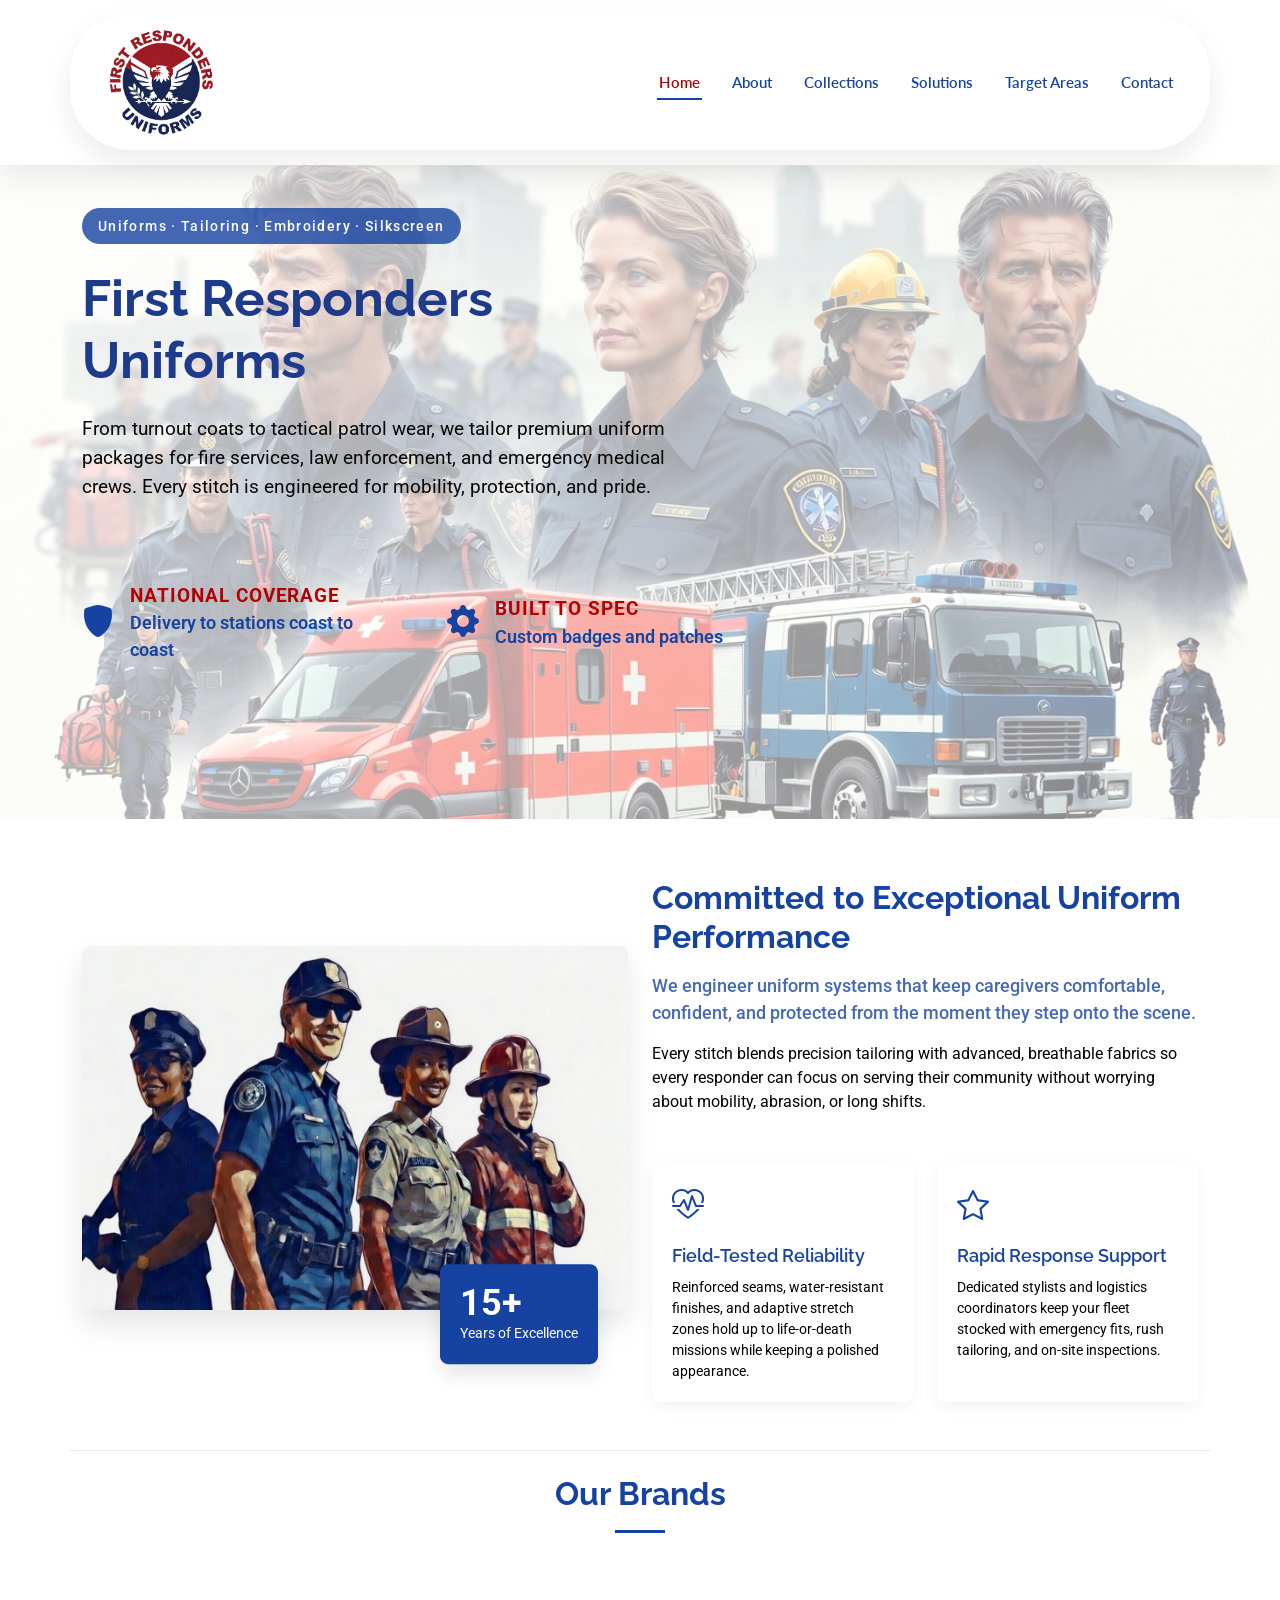
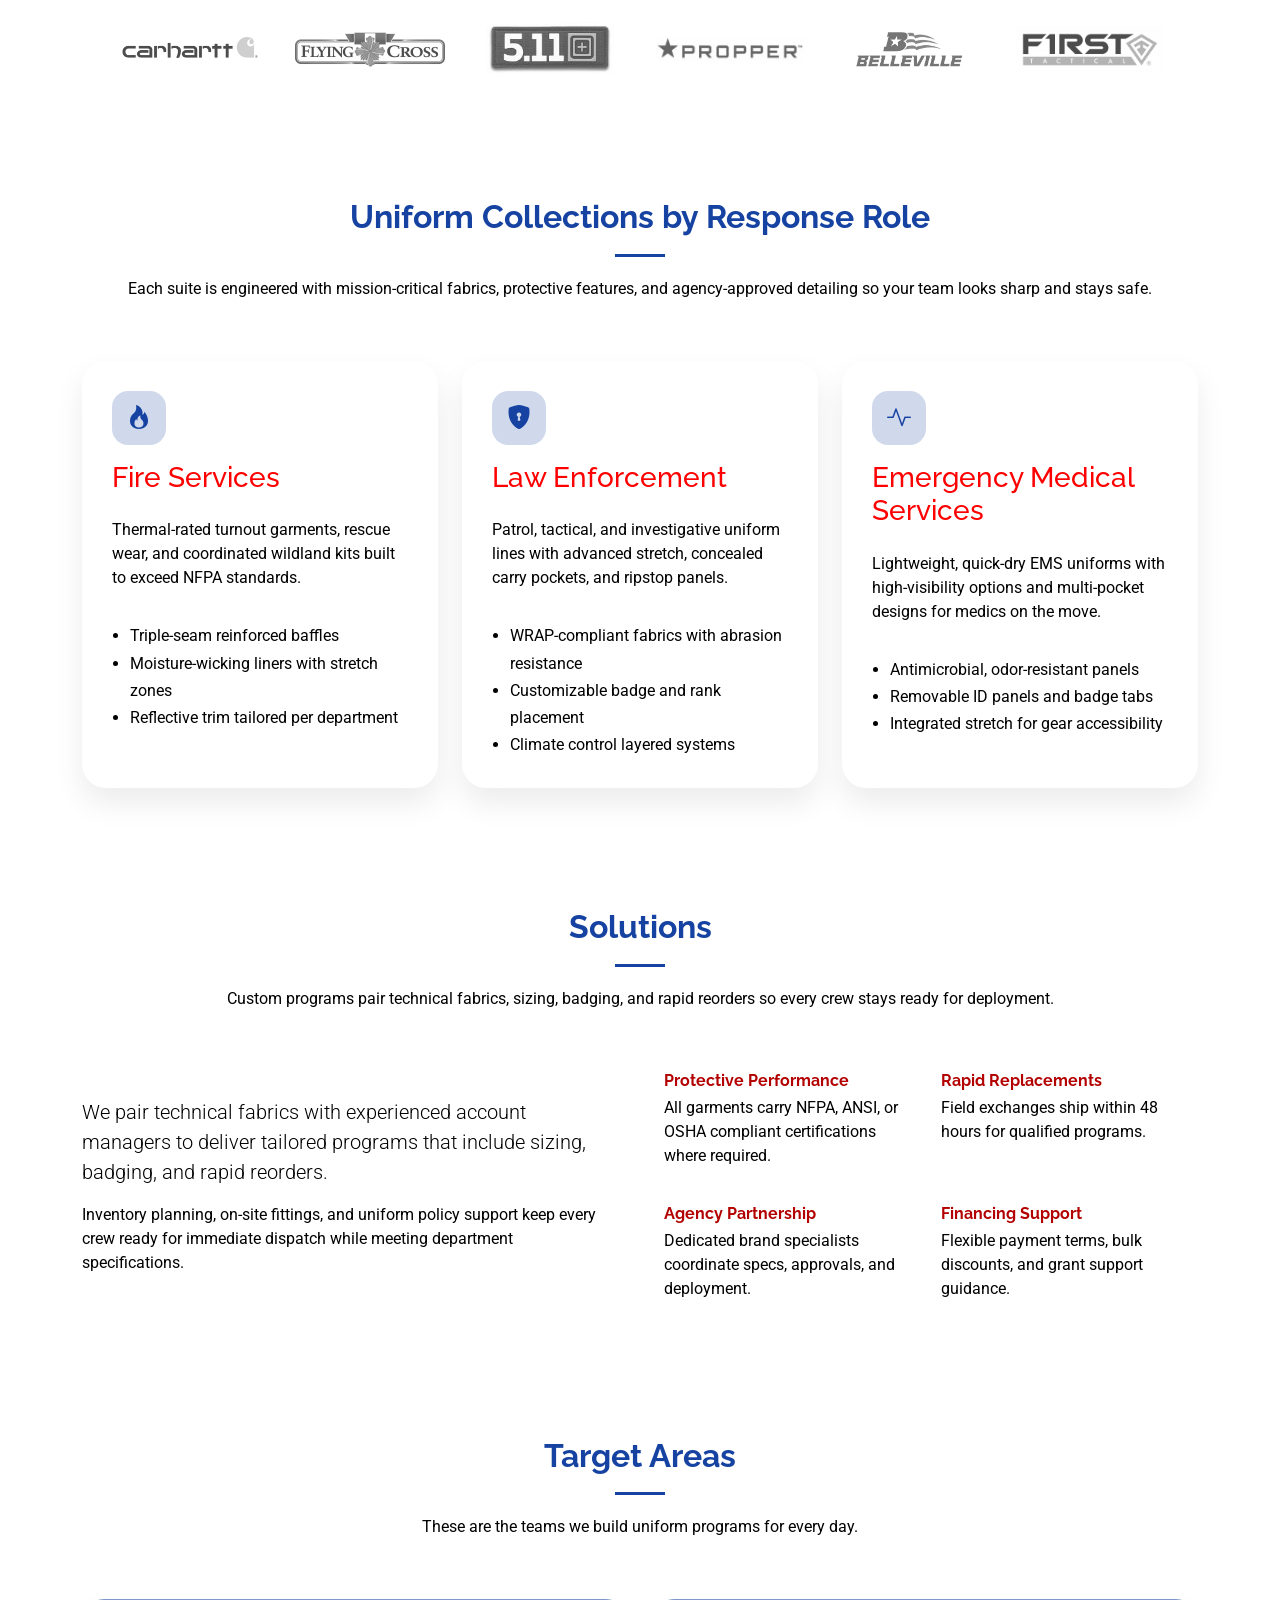
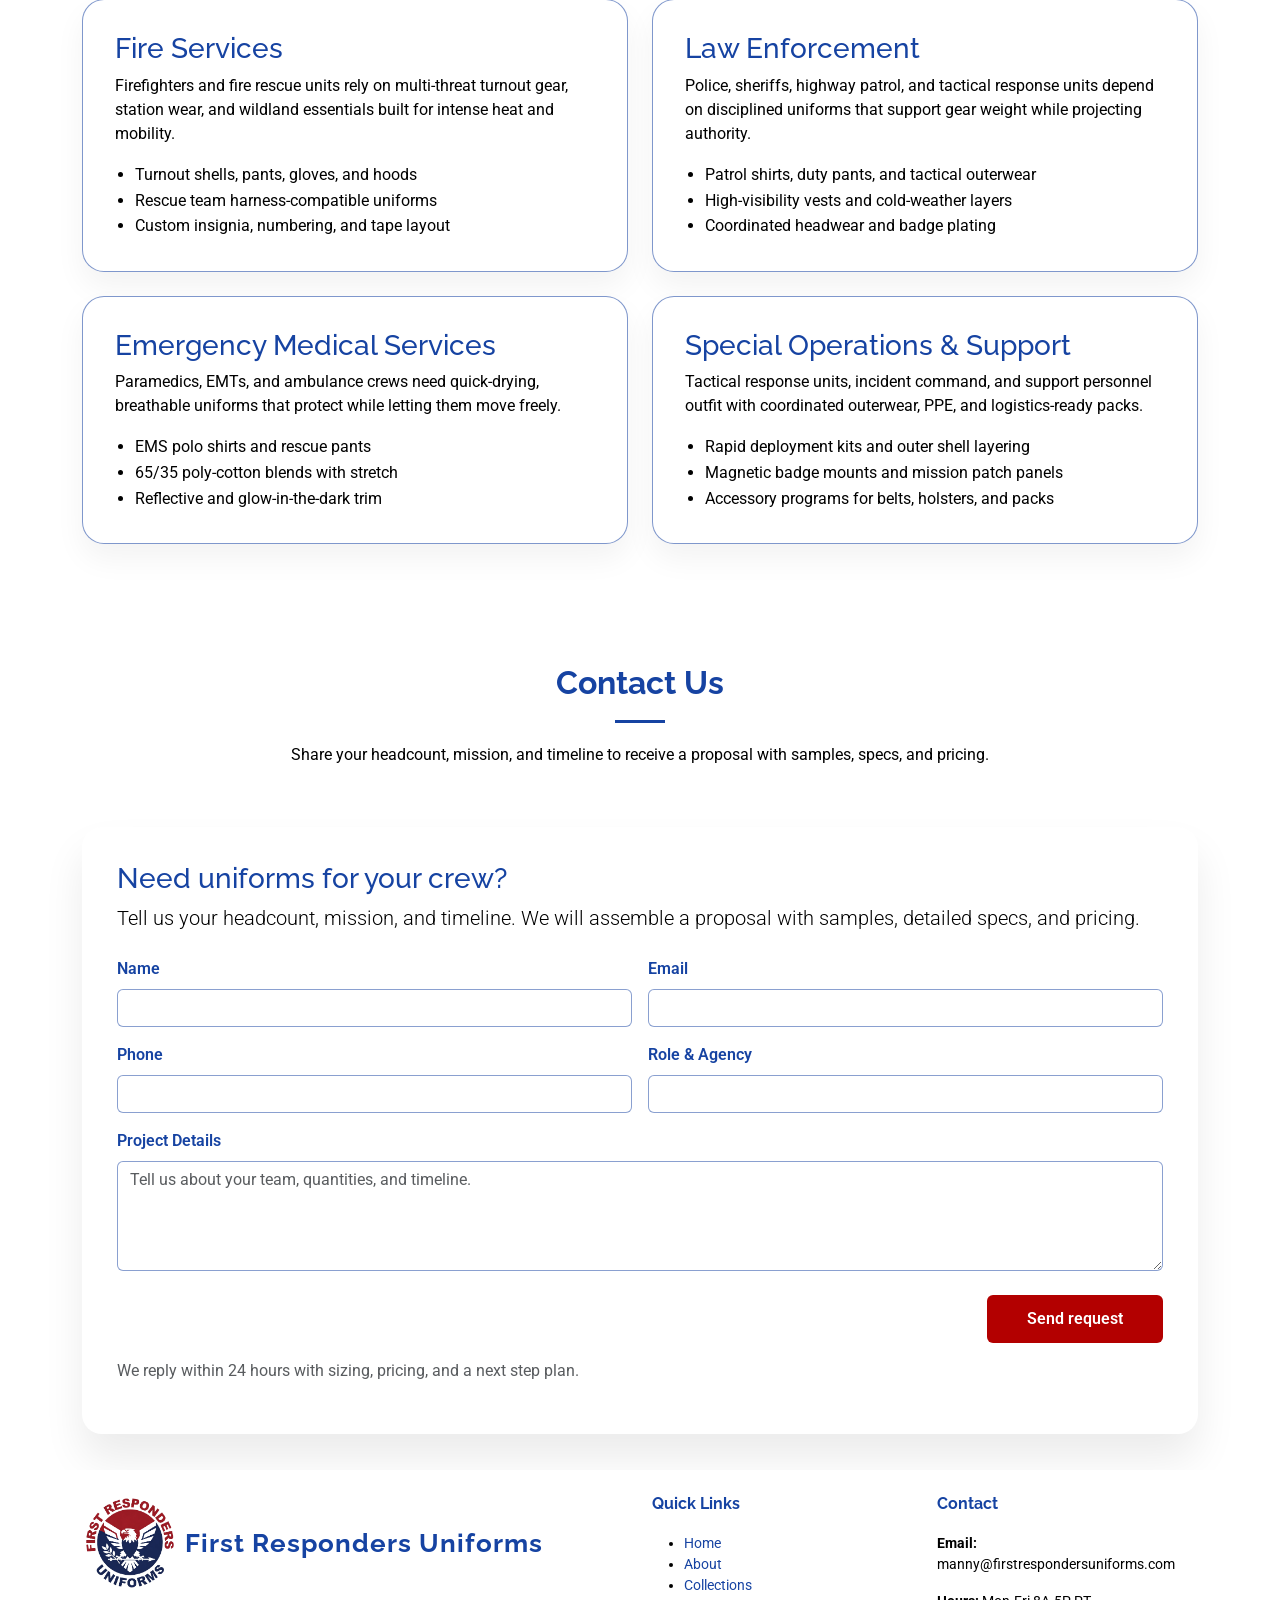
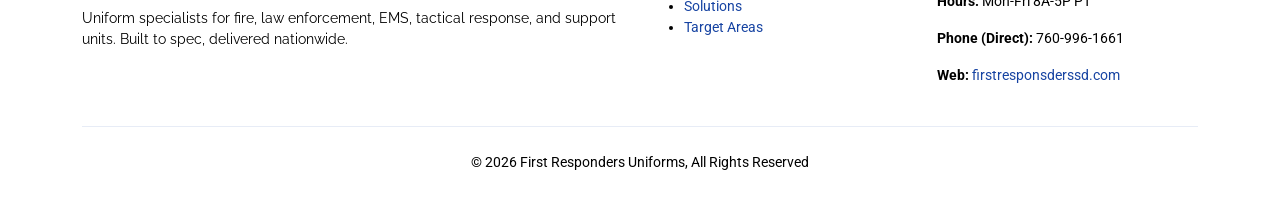
==== public/index.html @ 71228f31 "new" ====
<!DOCTYPE html>
<html lang="en">

<head>
  <meta charset="utf-8">
  <meta content="width=device-width, initial-scale=1.0" name="viewport">
  <title>First Responders Uniforms</title>
  <meta name="description" content="Premium uniform systems tailored for fire, law enforcement, and EMS teams.">
  <meta name="keywords" content="first responders, uniforms, fire, police, EMS, tactical, protective clothing">
  <link rel="canonical" href="https://firstrespondersuniforms.com/">
  <meta name="robots" content="index, follow">
  <meta name="author" content="First Responders Uniforms">
  <meta name="theme-color" content="#1643A2">
  <meta property="og:title" content="First Responders Uniform Systems">
  <meta property="og:description"
    content="From turnout coats to tactical patrol wear, we tailor premium uniform packages for fire services, law enforcement, and EMS crews that balance mobility, protection, and pride.">
  <meta property="og:type" content="website">
  <meta property="og:url" content="https://firstrespondersuniforms.com/">
  <meta property="og:image" content="https://firstrespondersuniforms.com/assets/img/hero.jpg">
  <meta property="og:site_name" content="First Responders Uniform Systems">
  <meta name="twitter:card" content="summary_large_image">
  <meta name="twitter:title" content="First Responders Uniform Systems">
  <meta name="twitter:description"
    content="From turnout coats to tactical patrol wear, we tailor premium uniform packages for fire services, law enforcement, and EMS crews that balance mobility, protection, and pride.">
  <meta name="twitter:image" content="https://firstrespondersuniforms.com/assets/img/hero.jpg">

  <link href="assets/img/logo-white-icon.png" rel="icon">
  <link href="assets/img/logo-white-icon.png" rel="apple-touch-icon">

  <link href="https://fonts.googleapis.com" rel="preconnect">
  <link href="https://fonts.gstatic.com" rel="preconnect" crossorigin>
  <link rel="preload" as="style"
    href="https://fonts.googleapis.com/css2?family=Roboto:ital,wght@0,100;0,300;0,400;0,500;0,700;0,900;1,100;1,300;1,400;1,500;1,700;1,900&family=Lato:ital,wght@0,100;0,300;0,400;0,700;0,900;1,100;1,300;1,400;1,700;1,900&family=Raleway:ital,wght@0,100;0,200;0,300;0,400;0,500;0,600;0,700;0,800;0,900;1,100;1,200;1,300;1,400;1,500;1,600;1,700;1,800;1,900&display=swap"
    onload="this.onload=null;this.rel='stylesheet'">
  <noscript>
    <link rel="stylesheet"
      href="https://fonts.googleapis.com/css2?family=Roboto:ital,wght@0,100;0,300;0,400;0,500;0,700;0,900;1,100;1,300;1,400;1,500;1,700;1,900&family=Lato:ital,wght@0,100;0,300;0,400;0,700;0,900;1,100;1,300;1,400;1,700;1,900&family=Raleway:ital,wght@0,100;0,200;0,300;0,400;0,500;0,600;0,700;0,800;0,900;1,100;1,200;1,300;1,400;1,500;1,600;1,700;1,800;1,900&display=swap">
  </noscript>

  <style>
    :root {
      --default-font: "Roboto", system-ui, -apple-system, "Segoe UI", Roboto, "Helvetica Neue", Arial, "Noto Sans", "Liberation Sans", sans-serif, "Apple Color Emoji", "Segoe UI Emoji", "Segoe UI Symbol", "Noto Color Emoji";
      --heading-font: "Raleway", sans-serif;
      --nav-font: "Lato", sans-serif;
      --background-color: #ffffff;
      --default-color: #1643A2;
      --heading-color: #1643A2;
      --accent-color: #1643A2;
      --surface-color: #ffffff;
      --contrast-color: #ffffff;
      --button-color: #b30000;
      --button-hover-color: #900000;
      --nav-color: #1643A2;
      --nav-hover-color: #1643A2;
      --nav-active-color: #b30000;
      --nav-mobile-background-color: #ffffff;
      --nav-dropdown-background-color: #ffffff;
      --nav-dropdown-color: #1643A2;
      --nav-dropdown-hover-color: #b30000;
      scroll-behavior: smooth;
    }

    body {
      margin: 0;
      color: var(--default-color);
      background-color: var(--background-color);
      font-family: var(--default-font);
    }

    a {
      color: var(--accent-color);
      text-decoration: none;
      transition: 0.3s;
    }

    a:hover {
      color: color-mix(in srgb, var(--accent-color), transparent 25%);
      text-decoration: none;
    }

    h1,
    h2,
    h3,
    h4,
    h5,
    h6 {
      color: var(--heading-color);
      font-family: var(--heading-font);
    }

    .header {
      --background-color: rgba(255, 255, 255, 0.95);
      color: var(--default-color);
      background-color: rgba(255, 255, 255, 0.95);
      padding: 15px 0;
      transition: all 0.5s;
      z-index: 997;
      box-shadow: 0 12px 30px rgba(0, 0, 0, 0.08);
      backdrop-filter: blur(10px);
    }

    .header .header-container {
      background: #ffffff;
      border-radius: 60px;
      padding: 10px 35px;
      box-shadow: 0px 12px 30px rgba(0, 0, 0, 0.08);
    }

    .header .logo {
      line-height: 1;
    }

    .header .logo img {
      max-height: 115px;
      margin-right: 10px;
    }

    .header .logo svg {
      height: 32px;
      padding-right: 5px;
      color: var(--accent-color);
    }

    .header .logo h1 {
      font-size: 24px;
      margin: 0;
      font-weight: 700;
      color: var(--heading-color);
    }

    .header .btn-getstarted,
    .header .btn-getstarted:focus {
      color: var(--contrast-color);
      background: var(--button-color);
      font-size: 14px;
      padding: 8px 20px;
      margin: 0 0 0 30px;
      border-radius: 50px;
      transition: 0.3s;
    }

    .header .btn-getstarted:hover,
    .header .btn-getstarted:focus:hover {
      color: var(--contrast-color);
      background: color-mix(in srgb, var(--button-color), transparent 15%);
    }

    .hero {
      padding: 0;
      position: relative;
      overflow: hidden;
    }

    .hero .hero-wrapper {
      position: relative;
      width: 100%;
      min-height: 70vh;
      display: flex;
      align-items: center;
      padding: 120px 0 60px 0;
    }

    .hero .hero-image {
      position: absolute;
      top: 0;
      left: 0;
      width: 100%;
      height: 100%;
      z-index: 1;
    }

    .hero .hero-image::after {
      content: "";
      position: absolute;
      top: 0;
      left: 0;
      width: 100%;
      height: 100%;
      background: linear-gradient(135deg, color-mix(in srgb, var(--background-color), transparent 20%) 0%, color-mix(in srgb, var(--background-color), transparent 50%) 100%);
      z-index: 2;
    }

    .hero .hero-image img {
      width: 100%;
      height: 100%;
      object-fit: cover;
      object-position: center;
    }

    .hero .hero-content {
      position: relative;
      z-index: 3;
      padding: 3rem 0;
      width: 100%;
    }

    .hero .hero-content .content-box {
      padding: 2rem 0;
    }

    .hero .hero-content .content-box .badge-accent {
      display: inline-block;
      background-color: color-mix(in srgb, var(--accent-color), transparent 20%);
      color: var(--contrast-color);
      padding: 0.5rem 1rem;
      border-radius: 50px;
      font-size: 0.9rem;
      font-weight: 500;
      margin-bottom: 1.5rem;
    }

    .hero .hero-content .content-box h1 {
      font-size: 3.5rem;
      font-weight: 700;
      margin-bottom: 1.5rem;
      line-height: 1.2;
    }

    .hero .hero-content .content-box p {
      font-size: 1.2rem;
      margin-bottom: 2rem;
      max-width: 600px;
    }

    .hero .hero-content .content-box .cta-group {
      display: flex;
      gap: 1rem;
      margin-bottom: 2rem;
    }

    .hero .hero-content .content-box .cta-group .btn {
      padding: 0.8rem 2rem;
      font-weight: 600;
      border-radius: 50px;
      transition: all 0.3s ease;
      font-size: 1rem;
    }

    .hero .hero-content .content-box .cta-group .btn.btn-primary {
      background-color: var(--accent-color);
      border: 2px solid var(--accent-color);
      color: var(--contrast-color);
    }

    .hero .hero-content .content-box .cta-group .btn.btn-primary:hover {
      background-color: color-mix(in srgb, var(--accent-color), transparent 20%);
      border-color: color-mix(in srgb, var(--accent-color), transparent 20%);
    }

    .hero .hero-content .content-box .cta-group .btn.btn-outline {
      background-color: transparent;
      border: 2px solid var(--accent-color);
      color: var(--accent-color);
    }

    .hero .hero-content .content-box .cta-group .btn.btn-outline:hover {
      background-color: var(--accent-color);
      border-color: var(--accent-color);
      color: var(--contrast-color);
    }

    .hero .hero-content .content-box .info-badges {
      display: flex;
      gap: 2rem;
      justify-content: space-between;
      width: 100%;
    }

    .hero .hero-content .content-box .info-badges .badge-item {
      flex: 1;
      min-width: 220px;
      display: flex;
      align-items: center;
      gap: 1rem;
      padding: 1rem 0;
    }

    .hero .hero-content .content-box .info-badges .badge-item:first-child {
      justify-content: flex-start;
    }

    .hero .hero-content .content-box .info-badges .badge-item:last-child {
      justify-content: flex-end;
    }

    .hero .hero-content .content-box .info-badges .badge-item i {
      font-size: 2.6rem;
      color: var(--accent-color);
    }

    .hero .hero-content .content-box .info-badges .badge-item .badge-content {
      display: flex;
      flex-direction: column;
      align-items: flex-start;
    }

    .hero .hero-content .content-box .info-badges .badge-item .badge-content span {
      color: #b30000;
      font-size: 1.3rem;
      font-weight: 700;
      text-transform: uppercase;
      letter-spacing: 0.05em;
    }

    .hero .hero-content .content-box .info-badges .badge-item .badge-content strong {
      font-size: 1.4rem;
      font-weight: 700;
    }

    @media (max-width: 768px) {
      .hero .hero-content .content-box .info-badges {
        flex-direction: column;
        align-items: stretch;
      }

      .hero .hero-content .content-box .info-badges .badge-item {
        justify-content: center;
      }

      .hero .hero-content .content-box .info-badges .badge-item .badge-content {
        align-items: center;
      }
    }

    .hero-tagline {
      display: flex;
      flex-wrap: wrap;
      justify-content: space-between;
      gap: 1rem;
      margin-top: 1.5rem;
    }

    .hero-tagline strong {
      font-size: 0.85rem;
      letter-spacing: 0.1em;
      text-transform: uppercase;
      color: var(--accent-color);
    }

    .hero-tagline p {
      margin: 0;
      font-size: 0.95rem;
      max-width: 240px;
      color: color-mix(in srgb, var(--contrast-color), transparent 50%);
    }

    .hero-uniform .hero-content .content-box h1 {
      color: #1e3a8a;
      font-size: clamp(2.4rem, 4vw, 3.6rem);
    }

    .hero-uniform .hero-content .content-box p {
      color: #080808;
    }

    @media (max-width: 1200px) {
      .hero .hero-content .content-box h1 {
        font-size: 3rem;
      }
    }

    @media (max-width: 992px) {
      .hero .hero-wrapper {
        height: auto;
        min-height: 600px;
      }

      .hero .hero-content .content-box h1 {
        font-size: 2.5rem;
      }

      .hero .hero-content .content-box .cta-group {
        flex-direction: column;
      }
    }

    @media (max-width: 768px) {
      .hero .hero-wrapper {
        min-height: 500px;
      }

      .hero .hero-image::after {
        background: linear-gradient(180deg, rgba(0, 0, 0, 0.5) 0%, rgba(0, 0, 0, 0.7) 100%);
      }

      .hero .hero-content .content-box h1 {
        font-size: 2.2rem;
      }

      .hero .hero-content .content-box p {
        font-size: 1rem;
      }

      .hero .hero-content .content-box .cta-group {
        gap: 0.8rem;
      }

      .hero .hero-content .content-box .cta-group .btn {
        width: 100%;
        text-align: center;
      }

      .hero .hero-content .content-box .info-badges {
        flex-direction: column;
        gap: 1rem;
      }
    }

    @media (max-width: 576px) {
      .hero .hero-content .content-box {
        padding: 1rem 0;
      }

      .hero .hero-content .content-box h1 {
        font-size: 1.8rem;
      }
    }

  .certifications {
    display: grid;
    grid-template-columns: repeat(6, minmax(100px, 1fr));
    justify-items: center;
    align-items: center;
    gap: 1.5rem;
    margin-top: 0;
  }

  .certification-title {
    margin-bottom: 0.25rem;
  }

  .certification-copy {
    margin: 0;
    font-size: 1rem;
    color: color-mix(in srgb, var(--default-color), black 30%);
  }

  .certification-item {
    max-width: 210px;
    width: 100%;
    text-align: center;
  }

  .certification-item img {
    width: 100%;
    height: auto;
    max-height: 110px;
    filter: grayscale(100%);
    transition: filter 0.3s ease, transform 0.3s ease;
    object-fit: contain;
  }

  .certification-item img:hover {
    transform: translateY(-3px);
    filter: grayscale(0%);
  }

  .certification-item img.logo-belleville {
    background-color: #ffffff;
    padding: 0.35rem;
    border-radius: 12px;
  }

  @media (max-width: 767px) {
    .certifications {
      grid-template-columns: repeat(2, minmax(120px, 1fr));
    }
  }

  .quality-grid h5 {
    font-weight: 700;
    color: #b30000;
  }

    @media (max-width: 575px) {
      .header .logo svg {
        height: 28px;
      }

      .header .logo h1 {
        font-size: 20px;
      }
    }
  </style>

  <link rel="preload" as="image" href="assets/img/hero.jpg">

  <link rel="preload" href="assets/vendor/bootstrap/css/bootstrap.min.css" as="style"
    onload="this.onload=null;this.rel='stylesheet'">
  <noscript>
    <link rel="stylesheet" href="assets/vendor/bootstrap/css/bootstrap.min.css">
  </noscript>

  <link rel="preload" href="assets/vendor/bootstrap-icons/bootstrap-icons.css" as="style"
    onload="this.onload=null;this.rel='stylesheet'">
  <noscript>
    <link rel="stylesheet" href="assets/vendor/bootstrap-icons/bootstrap-icons.css">
  </noscript>

  <link rel="preload" href="assets/vendor/fontawesome-free/css/all.min.css" as="style"
    onload="this.onload=null;this.rel='stylesheet'">
  <noscript>
    <link rel="stylesheet" href="assets/vendor/fontawesome-free/css/all.min.css">
  </noscript>

  <link rel="preload" href="assets/css/home.css" as="style" onload="this.onload=null;this.rel='stylesheet'">
  <noscript>
    <link rel="stylesheet" href="assets/css/home.css">
  </noscript>

  <link rel="stylesheet" href="assets/vendor/aos/aos.css" media="print" onload="this.media='all'">
  <noscript>
    <link rel="stylesheet" href="assets/vendor/aos/aos.css">
  </noscript>

  <link rel="stylesheet" href="assets/vendor/swiper/swiper-bundle.min.css" media="print" onload="this.media='all'">
  <noscript>
    <link rel="stylesheet" href="assets/vendor/swiper/swiper-bundle.min.css">
  </noscript>

  <link rel="stylesheet" href="assets/vendor/glightbox/css/glightbox.min.css" media="print" onload="this.media='all'">
  <noscript>
    <link rel="stylesheet" href="assets/vendor/glightbox/css/glightbox.min.css">
  </noscript>

  <script type="application/ld+json">
  {
    "@context": "https://schema.org",
    "@type": "Person",
    "name": "First Responders Uniforms",
    "url": "https://firstrespondersuniforms.com/",
    "image": "https://firstrespondersuniforms.com/assets/img/logo-transparent.png",
    "jobTitle": "Uniform Program Specialist",
    "description": "Uniform specialists for fire, law enforcement, EMS, tactical response, and support units.",
    "contactPoint": [{
      "@type": "ContactPoint",
      "telephone": "+1-555-402-2091",
      "contactType": "customer service",
      "areaServed": "US"
    }]
  }
  </script>
</head>

<body class="index-page">

  <header id="header" class="header d-flex align-items-center fixed-top">
    <div
      class="header-container container-fluid container-xl position-relative d-flex align-items-center justify-content-between">
      <a href="#hero" class="logo d-flex align-items-center me-auto me-xl-0">
        <img src="assets/img/logo-transparent.png" alt="First Responders Uniforms" loading="lazy">
        <!-- <span class="sitename">First Responders Uniforms</span> -->
      </a>

      <nav id="navmenu" class="navmenu">
        <ul>
          <li><a href="#hero" class="active">Home</a></li>
          <li><a href="#home-about">About</a></li>
          <li><a href="#collections">Collections</a></li>
          <li><a href="#quality">Solutions</a></li>
          <li><a href="#target-areas">Target Areas</a></li>
          <li><a href="#contact">Contact</a></li>

        </ul>
        <i class="mobile-nav-toggle d-xl-none bi bi-list"></i>
      </nav>

    </div>
  </header>

  <main class="main">

    <section id="hero" class="hero section hero-uniform">
      <div class="container-fluid p-0">
        <div class="hero-wrapper">
          <div class="hero-image" style="margin-top: 100px;">
            <img src="assets/img/hero.jpg" alt="First Responder uniform showcase" class="img-fluid">
          </div>

          <div class="hero-content">
            <div class="container">
              <div class="row">
                <div class="col-lg-7 col-md-10" data-aos="fade-right" data-aos-delay="100">
                  <div class="content-box">

                    <p class="badge-accent" style="margin-top:0.5rem; font-size:0.85rem; letter-spacing:0.1em;">Uniforms
                      · Tailoring · Embroidery · Silkscreen</p>
                    <h1 data-aos="fade-up" data-aos-delay="200">First Responders Uniforms</h1>
                    <p data-aos="fade-up" data-aos-delay="250">From turnout coats to tactical patrol wear, we tailor
                      premium
                      uniform packages for fire services, law enforcement, and emergency medical crews. Every stitch is
                      engineered for mobility, protection, and pride.</p>

                    <div class="cta-group" data-aos="fade-up"></div>                     

                    <div class="info-badges" data-aos="fade-up" data-aos-delay="350">
                      <div class="badge-item">
                        <i class="bi bi-shield-fill"></i>
                        <div class="badge-content">
                          <span>National Coverage</span>
                          <strong>Delivery to stations coast to coast</strong>
                        </div>
                      </div>
                      <div class="badge-item">
                        <i class="bi bi-gear-fill"></i>
                        <div class="badge-content">
                          <span>Built to Spec</span>
                          <strong>Custom badges and patches</strong>
                        </div>
                      </div>
                    </div>
                  </div>
                </div>
              </div>


            </div>
          </div>
        </div>
      </div>
    </section>

    <section id="home-about" class="home-about section">

      <div class="container" data-aos="fade-up" data-aos-delay="100">

        <div class="row gy-5 align-items-center">
          <div class="col-lg-6" data-aos="fade-right" data-aos-delay="200">
            <div class="about-image">
              <img src="assets/img/uniform-excellence.jpg" alt="Modern Healthcare Facility" class="img-fluid rounded-3 mb-4">
              <div class="experience-badge">
                <span class="years">15+</span>
                <span class="text">Years of Excellence</span>
              </div>
            </div>
          </div>

          <div class="col-lg-6" data-aos="fade-left" data-aos-delay="300">
            <div class="about-content">
              <h2>Committed to Exceptional Uniform Performance</h2>
              <p class="lead">We engineer uniform systems that keep caregivers comfortable, confident, and protected from the moment they step onto the scene.</p>

              <p>Every stitch blends precision tailoring with advanced, breathable fabrics so every responder can focus on serving their community without worrying about mobility, abrasion, or long shifts.</p>

              <div class="row g-4 mt-4">
                <div class="col-md-6" data-aos="fade-up" data-aos-delay="400">
                  <div class="feature-item">
                    <div class="icon">
                      <i class="bi bi-heart-pulse"></i>
                    </div>
                    <h4>Field-Tested Reliability</h4>
                    <p>Reinforced seams, water-resistant finishes, and adaptive stretch zones hold up to life-or-death missions while keeping a polished appearance.</p>
                  </div>
                </div>

                <div class="col-md-6" data-aos="fade-up" data-aos-delay="500">
                  <div class="feature-item">
                    <div class="icon">
                      <i class="bi bi-star"></i>
                    </div>
                    <h4>Rapid Response Support</h4>
                    <p>Dedicated stylists and logistics coordinators keep your fleet stocked with emergency fits, rush tailoring, and on-site inspections.</p>
                  </div>
                </div>
              </div>

            </div>
          </div>
        </div>

        <div class="row mt-5 pt-4 certifications-row" data-aos="fade-up" data-aos-delay="600">
          <div class="col-12 text-center mb-2">
                <div class="section-title">
          <h2>Our Brands</h2>
         </div>
          </div>
          <div class="col-12">
            <div class="certifications">
              <div class="certification-item" data-aos="zoom-in" data-aos-delay="700">
                <img src="assets/img/clients/carhartt-logo-png_seeklogo-482986.png" alt="Carhartt logo">
              </div>
              <div class="certification-item" data-aos="zoom-in" data-aos-delay="800">
                <img src="assets/img/clients/fc_logo_4c-1200x1200w.png" alt="First Responders Uniforms logo">
              </div>
              <div class="certification-item" data-aos="zoom-in" data-aos-delay="900">
                <img src="assets/img/clients/images.jpg" alt="Industry partner logo">
              </div>
              <div class="certification-item" data-aos="zoom-in" data-aos-delay="1000">
                <img src="assets/img/clients/Propper_Logo_TM.jpg" alt="Propper brand logo">
              </div>
              <div class="certification-item" data-aos="zoom-in" data-aos-delay="1100">
                <img src="assets/img/clients/belleville.jpg" alt="Belleville logo" class="logo-belleville">
              </div>
              <div class="certification-item" data-aos="zoom-in" data-aos-delay="1200">
                <img src="assets/img/clients/first-tactical.png" alt="First Tactical logo">
              </div>
            </div>
          </div>
        </div>

      </div>

    </section><!-- /Home About Section -->

    <section id="collections" class="section light-background">
      <div class="container" data-aos="fade-up">
        <div class="section-title">
          <h2>Uniform Collections by Response Role</h2>
          <p>Each suite is engineered with mission-critical fabrics, protective features, and agency-approved detailing
            so your team looks sharp and stays safe.</p>
        </div>

        <div class="row gy-4">
          <div class="col-lg-4" data-aos="fade-up" data-aos-delay="100">
            <div class="uniform-card h-100">
              <div class="uniform-card-icon"><i class="bi bi-fire"></i></div>
              <h3 style="color:red;">Fire Services</h3>
              <p>Thermal-rated turnout garments, rescue wear, and coordinated wildland kits built to exceed NFPA
                standards.</p>
              <ul class="feature-list">
                <li>Triple-seam reinforced baffles</li>
                <li>Moisture-wicking liners with stretch zones</li>
                <li>Reflective trim tailored per department</li>
              </ul>
            </div>
          </div>

          <div class="col-lg-4" data-aos="fade-up" data-aos-delay="200">
            <div class="uniform-card h-100">
              <div class="uniform-card-icon"><i class="bi bi-shield-lock-fill"></i></div>
              <h3 style="color:red;">Law Enforcement</h3>
              <p>Patrol, tactical, and investigative uniform lines with advanced stretch, concealed carry pockets, and
                ripstop panels.</p>
              <ul class="feature-list">
                <li>WRAP-compliant fabrics with abrasion resistance</li>
                <li>Customizable badge and rank placement</li>
                <li>Climate control layered systems</li>
              </ul>
            </div>
          </div>

          <div class="col-lg-4" data-aos="fade-up" data-aos-delay="300">
            <div class="uniform-card h-100">
              <div class="uniform-card-icon"><i class="bi bi-activity"></i></div>
              <h3 style="color:red;">Emergency Medical Services</h3>
              <p>Lightweight, quick-dry EMS uniforms with high-visibility options and multi-pocket designs for medics on
                the move.</p>
              <ul class="feature-list">
                <li>Antimicrobial, odor-resistant panels</li>
                <li>Removable ID panels and badge tabs</li>
                <li>Integrated stretch for gear accessibility</li>
              </ul>
            </div>
          </div>
        </div>
      </div>
    </section>

    <section id="quality" class="section">
      <div class="container" data-aos="fade-up">
        <div class="section-title">
          <h2>Solutions</h2>
          <p>Custom programs pair technical fabrics, sizing, badging, and rapid reorders so every crew stays ready for
            deployment.</p>
        </div>
        <div class="row gx-5 align-items-center">
          <div class="col-lg-6" data-aos="fade-right" data-aos-delay="100">
            <p class="lead">We pair technical fabrics with experienced account managers to deliver tailored programs
              that
              include sizing, badging, and rapid reorders.</p>
            <p>Inventory planning, on-site fittings, and uniform policy support keep every crew ready for immediate
              dispatch
              while meeting department specifications.</p>

          </div>
          <div class="col-lg-6" data-aos="fade-left" data-aos-delay="200">
            <div class="quality-grid">
              <div>
                <h5>Protective Performance</h5>
                <p>All garments carry NFPA, ANSI, or OSHA compliant certifications where required.</p>
              </div>
              <div>
                <h5>Rapid Replacements</h5>
                <p>Field exchanges ship within 48 hours for qualified programs.</p>
              </div>
              <div>
                <h5>Agency Partnership</h5>
                <p>Dedicated brand specialists coordinate specs, approvals, and deployment.</p>
              </div>
              <div>
                <h5>Financing Support</h5>
                <p>Flexible payment terms, bulk discounts, and grant support guidance.</p>
              </div>
            </div>
          </div>
        </div>
      </div>
    </section>

    <section id="target-areas" class="section light-background">
      <div class="container" data-aos="fade-up">
        <div class="section-title">
          <h2>Target Areas</h2>
          <p>These are the teams we build uniform programs for every day.</p>
        </div>
        <div class="row gy-4">
          <div class="col-md-6" data-aos="fade-up" data-aos-delay="100">
            <div class="target-area">
              <h3>Fire Services</h3>
              <p>Firefighters and fire rescue units rely on multi-threat turnout gear, station wear, and wildland
                essentials
                built for intense heat and mobility.</p>
              <ul>
                <li>Turnout shells, pants, gloves, and hoods</li>
                <li>Rescue team harness-compatible uniforms</li>
                <li>Custom insignia, numbering, and tape layout</li>
              </ul>
            </div>
          </div>
          <div class="col-md-6" data-aos="fade-up" data-aos-delay="200">
            <div class="target-area">
              <h3>Law Enforcement</h3>
              <p>Police, sheriffs, highway patrol, and tactical response units depend on disciplined uniforms that
                support gear
                weight while projecting authority.</p>
              <ul>
                <li>Patrol shirts, duty pants, and tactical outerwear</li>
                <li>High-visibility vests and cold-weather layers</li>
                <li>Coordinated headwear and badge plating</li>
              </ul>
            </div>
          </div>
          <div class="col-md-6" data-aos="fade-up" data-aos-delay="300">
            <div class="target-area">
              <h3>Emergency Medical Services</h3>
              <p>Paramedics, EMTs, and ambulance crews need quick-drying, breathable uniforms that protect while letting
                them
                move freely.</p>
              <ul>
                <li>EMS polo shirts and rescue pants</li>
                <li>65/35 poly-cotton blends with stretch</li>
                <li>Reflective and glow-in-the-dark trim</li>
              </ul>
            </div>
          </div>
          <div class="col-md-6" data-aos="fade-up" data-aos-delay="400">
            <div class="target-area">
              <h3>Special Operations &amp; Support</h3>
              <p>Tactical response units, incident command, and support personnel outfit with coordinated outerwear,
                PPE, and
                logistics-ready packs.</p>
              <ul>
                <li>Rapid deployment kits and outer shell layering</li>
                <li>Magnetic badge mounts and mission patch panels</li>
                <li>Accessory programs for belts, holsters, and packs</li>
              </ul>
            </div>
          </div>
        </div>
      </div>
    </section>

    <section id="contact" class="section">
      <div class="container" data-aos="fade-up">
        <div class="section-title">
          <h2>Contact Us</h2>
          <p>Share your headcount, mission, and timeline to receive a proposal with samples, specs, and pricing.</p>
        </div>
        <div class="row gy-4">
          <div class="col-12" data-aos="fade-right" data-aos-delay="100">
            <div class="contact-panel">
              <h3>Need uniforms for your crew?</h3>
              <p class="lead">Tell us your headcount, mission, and timeline. We will assemble a proposal with samples,
                detailed
                specs, and pricing.</p>
              <form class="contact-form mt-4" action="#" method="post" novalidate>
                <div class="row g-3">
                  <div class="col-md-6">
                    <label for="contact-name" class="form-label">Name</label>
                    <input type="text" id="contact-name" name="name" class="form-control" required>
                  </div>
                  <div class="col-md-6">
                    <label for="contact-email" class="form-label">Email</label>
                    <input type="email" id="contact-email" name="email" class="form-control" required>
                  </div>
                  <div class="col-md-6">
                    <label for="contact-phone" class="form-label">Phone</label>
                    <input type="tel" id="contact-phone" name="phone" class="form-control">
                  </div>
                  <div class="col-md-6">
                    <label for="contact-role" class="form-label">Role &amp; Agency</label>
                    <input type="text" id="contact-role" name="role" class="form-control">
                  </div>
                  <div class="col-12">
                    <label for="contact-message" class="form-label">Project Details</label>
                    <textarea id="contact-message" name="message" rows="4" class="form-control"
                      placeholder="Tell us about your team, quantities, and timeline." required></textarea>
                  </div>
                </div>
                <div class="d-flex justify-content-end mt-4">
                  <button class="btn contact-submit" type="submit">Send request</button>
                </div>
                <p class="mt-3 text-sm text-muted">We reply within 24 hours with sizing, pricing, and a next step plan.
                </p>
              </form>
            </div>
          </div>
        </div>
      </div>
    </section>

  </main>

  <footer id="footer" class="footer light-background">
    <div class="container">
      <div class="row gy-4">
        <div class="col-md-6 footer-about">
          <a href="#hero" class="logo d-flex align-items-center mb-3">
            <img src="assets/img/logo-transparent.png" alt="First Responders Uniforms" loading="lazy">
            <span class="sitename">First Responders Uniforms</span>
          </a>
          <p>Uniform specialists for fire, law enforcement, EMS, tactical response, and support units. Built to spec,
            delivered
            nationwide.</p>
        </div>
        <div class="col-md-3">
          <h4>Quick Links</h4>
          <ul>
            <li><a href="#hero">Home</a></li>
            <li><a href="#home-about">About</a></li>
            <li><a href="#collections">Collections</a></li>
            <li><a href="#quality">Solutions</a></li>
            <li><a href="#target-areas">Target Areas</a></li>

          </ul>
        </div>
        <div class="col-md-3">
          <h4>Contact</h4>
          <p><strong>Email:</strong> manny@firstrespondersuniforms.com</p>
          <p><strong>Hours:</strong> Mon-Fri 8A-5P PT</p>
          <p><strong>Phone (Direct):</strong> 760-996-1661</p>
          <p><strong>Web:</strong> <a href="https://firstresponsderssd.com" target="_blank"
              rel="noreferrer">firstresponsderssd.com</a></p>
        </div>
      </div>
      <div class="copyright text-center mt-4">
        <p>© 2026 First Responders Uniforms, All Rights Reserved</p>
      </div>
    </div>
  </footer>

  <a href="#hero" id="scroll-top" class="scroll-top d-flex align-items-center justify-content-center"><i
      class="bi bi-arrow-up-short"></i></a>

  <div id="preloader"></div>

  <script src="assets/vendor/bootstrap/js/bootstrap.bundle.min.js" defer></script>
  <script src="assets/vendor/php-email-form/validate.js" defer></script>
  <script src="assets/vendor/aos/aos.js" defer></script>
  <script src="assets/vendor/purecounter/purecounter_vanilla.js" defer></script>
  <script src="assets/vendor/swiper/swiper-bundle.min.js" defer></script>
  <script src="assets/vendor/imagesloaded/imagesloaded.pkgd.min.js" defer></script>
  <script src="assets/vendor/isotope-layout/isotope.pkgd.min.js" defer></script>
  <script src="assets/vendor/glightbox/js/glightbox.min.js" defer></script>

  <script src="assets/js/main.js" defer></script>

</body>

</html>
---- public/assets/css/home.css ----
/**
* Template Name: MediTrust
* Template URL: https://bootstrapmade.com/meditrust-bootstrap-hospital-website-template/
* Updated: Jul 04 2025 with Bootstrap v5.3.7
* Author: BootstrapMade.com
* License: https://bootstrapmade.com/license/
*/

@charset "UTF-8";

/*--------------------------------------------------------------
# Font & Color Variables
# Help: https://bootstrapmade.com/color-system/
--------------------------------------------------------------*/
/* Fonts */
:root {
  --default-font: "Roboto",  system-ui, -apple-system, "Segoe UI", Roboto, "Helvetica Neue", Arial, "Noto Sans", "Liberation Sans", sans-serif, "Apple Color Emoji", "Segoe UI Emoji", "Segoe UI Symbol", "Noto Color Emoji";
  --heading-font: "Raleway",  sans-serif;
  --nav-font: "Lato",  sans-serif;
  --background-color: #ffffff; /* Background color for the entire website, including individual sections */
  --default-color: #1643A2; /* Primary text color */
  --heading-color: #1643A2; /* Heading and emphasized text color */
  --accent-color: #1643A2; /* Accent color for gradients, highlights, and non-button accents */
  --surface-color: #ffffff; /* Surface color for cards and panels */
  --contrast-color: #ffffff; /* Contrast color for text on accent surfaces */
  --button-color: #b30000;
  --button-hover-color: #900000;
}

/* Nav Menu Colors - The following color variables are used specifically for the navigation menu. They are separate from the global colors to allow for more customization options */
:root {
  --nav-color: #1643A2;  /* Default color for primary nav links */
  --nav-hover-color: #1643A2; /* Hover/active color for nav links */
  --nav-active-color: #b30000; /* Color for the current page */
  --nav-mobile-background-color: #ffffff;
  --nav-dropdown-background-color: #ffffff;
  --nav-dropdown-color: #1643A2;
  --nav-dropdown-hover-color: #b30000;
}

/* Color Presets - These classes override global colors when applied to any section or element, providing reuse of the sam color scheme. */

.light-background {
  --background-color: #ffffff;
  --surface-color: #ffffff;
}

.dark-background {
  --background-color: #ffffff;
  --default-color: #1643A2;
  --heading-color: #1643A2;
  --surface-color: #ffffff;
  --contrast-color: #ffffff;
}

/* Smooth scroll */
:root {
  scroll-behavior: smooth;
}

/*--------------------------------------------------------------
# General Styling & Shared Classes
--------------------------------------------------------------*/
body {
  color: var(--default-color);
  background-color: var(--background-color);
  font-family: var(--default-font);
}

p {
  color: #000000;
}

ul {
  color: #000000;
}

a {
  color: var(--accent-color);
  text-decoration: none;
  transition: 0.3s;
}

a:hover {
  color: color-mix(in srgb, var(--accent-color), transparent 25%);
  text-decoration: none;
}

h1,
h2,
h3,
h4,
h5,
h6 {
  color: var(--heading-color);
  font-family: var(--heading-font);
}

/* PHP Email Form Messages
------------------------------*/
.php-email-form .error-message {
  display: none;
  background: #b30000;
  color: #ffffff;
  text-align: left;
  padding: 15px;
  margin-bottom: 24px;
  font-weight: 600;
}

.php-email-form .sent-message {
  display: none;
  color: #ffffff;
  background: #1643A2;
  text-align: center;
  padding: 15px;
  margin-bottom: 24px;
  font-weight: 600;
}

.php-email-form .loading {
  display: none;
  background: var(--surface-color);
  text-align: center;
  padding: 15px;
  margin-bottom: 24px;
}

.php-email-form .loading:before {
  content: "";
  display: inline-block;
  border-radius: 50%;
  width: 24px;
  height: 24px;
  margin: 0 10px -6px 0;
  border: 3px solid var(--accent-color);
  border-top-color: var(--surface-color);
  animation: php-email-form-loading 1s linear infinite;
}

@keyframes php-email-form-loading {
  0% {
    transform: rotate(0deg);
  }

  100% {
    transform: rotate(360deg);
  }
}

/*--------------------------------------------------------------
# Global Header
--------------------------------------------------------------*/
.header {
  --background-color: rgba(255, 255, 255, 0.95);
  color: var(--default-color);
  background-color: rgba(255, 255, 255, 0.95);
  padding: 15px 0;
  transition: all 0.5s;
  z-index: 997;
  box-shadow: 0 12px 30px rgba(0, 0, 0, 0.08);
  backdrop-filter: blur(10px);
}

.header .header-container {
  background: #ffffff;
  border-radius: 60px;
  padding: 10px 35px;
  box-shadow: 0px 12px 30px rgba(0, 0, 0, 0.08);
}

.header .logo {
  line-height: 1;
}

.header .logo img {
  max-height: 115px;
  margin-right: 10px;
}

.header .logo svg {
  height: 32px;
  padding-right: 5px;
  color: var(--accent-color);
}

@media (max-width: 575px) {
  .header .logo svg {
    height: 28px;
  }
}

.header .logo h1 {
  font-size: 24px;
  margin: 0;
  font-weight: 700;
  color: var(--heading-color);
}

@media (max-width: 575px) {
  .header .logo h1 {
    font-size: 20px;
  }
}

.header .btn-getstarted,
.header .btn-getstarted:focus {
  color: var(--contrast-color);
  background: var(--button-color);
  font-size: 14px;
  padding: 8px 20px;
  margin: 0 0 0 30px;
  border-radius: 50px;
  transition: 0.3s;
}

.header .btn-getstarted:hover,
.header .btn-getstarted:focus:hover {
  color: var(--contrast-color);
  background: color-mix(in srgb, var(--button-color), transparent 15%);
}

.btn-primary,
.btn.btn-primary {
  background-color: var(--button-color) !important;
  border-color: var(--button-color) !important;
  color: var(--contrast-color);
}

.btn-primary:hover,
.btn.btn-primary:hover {
  background-color: var(--button-hover-color) !important;
  border-color: var(--button-hover-color) !important;
}

@media (max-width: 1200px) {
  .header {
    padding-top: 10px;
  }

  .header .header-container {
    margin-left: 10px;
    margin-right: 10px;
    padding: 10px 5px 10px 15px;
  }

  .header .logo {
    order: 1;
  }

  .header .btn-getstarted {
    order: 2;
    margin: 0 10px 0 0;
    padding: 6px 15px;
  }

  .header .navmenu {
    order: 3;
  }
}

/*--------------------------------------------------------------
# Navigation Menu
--------------------------------------------------------------*/
/* Desktop Navigation */
@media (min-width: 1200px) {
  .navmenu {
    padding: 0;
  }

  .navmenu ul {
    margin: 0;
    padding: 0;
    display: flex;
    list-style: none;
    align-items: center;
  }

  .navmenu li {
    position: relative;
  }

  .navmenu>ul>li {
    white-space: nowrap;
    padding: 15px 14px;
  }

  .navmenu>ul>li:last-child {
    padding-right: 0;
  }

  .navmenu a,
  .navmenu a:focus {
    color: var(--nav-color);
    font-size: 15px;
    padding: 0 2px;
    font-family: var(--nav-font);
    font-weight: 600;
    display: flex;
    align-items: center;
    justify-content: space-between;
    white-space: nowrap;
    transition: 0.3s;
    position: relative;
  }

  .navmenu a i,
  .navmenu a:focus i {
    font-size: 12px;
    line-height: 0;
    margin-left: 5px;
    transition: 0.3s;
  }

  .navmenu>ul>li>a:before {
    content: "";
    position: absolute;
    width: 100%;
    height: 2px;
    bottom: -6px;
    left: 0;
    background-color: var(--accent-color);
    visibility: hidden;
    width: 0px;
    transition: all 0.3s ease-in-out 0s;
  }

  .navmenu a:hover:before,
  .navmenu li:hover>a:before,
  .navmenu .active:before {
    visibility: visible;
    width: 100%;
  }

  .navmenu li:hover>a {
    color: var(--nav-hover-color);
  }
  .navmenu .active,
  .navmenu .active:focus {
    color: var(--nav-active-color);
  }

  .navmenu .dropdown ul {
    margin: 0;
    padding: 10px 0;
    background: var(--nav-dropdown-background-color);
    display: block;
    position: absolute;
    visibility: hidden;
    left: 14px;
    top: 130%;
    opacity: 0;
    transition: 0.3s;
    border-radius: 4px;
    z-index: 99;
    box-shadow: 0px 0px 30px rgba(0, 0, 0, 0.1);
  }

  .navmenu .dropdown ul li {
    min-width: 200px;
  }

  .navmenu .dropdown ul a {
    padding: 10px 20px;
    font-size: 15px;
    text-transform: none;
    color: var(--nav-dropdown-color);
  }

  .navmenu .dropdown ul a i {
    font-size: 12px;
  }

  .navmenu .dropdown ul a:hover,
  .navmenu .dropdown ul .active:hover,
  .navmenu .dropdown ul li:hover>a {
    color: var(--nav-dropdown-hover-color);
  }

  .navmenu .dropdown:hover>ul {
    opacity: 1;
    top: 100%;
    visibility: visible;
  }

  .navmenu .dropdown .dropdown ul {
    top: 0;
    left: -90%;
    visibility: hidden;
  }

  .navmenu .dropdown .dropdown:hover>ul {
    opacity: 1;
    top: 0;
    left: -100%;
    visibility: visible;
  }
}

/* Mobile Navigation */
@media (max-width: 1199px) {
  .mobile-nav-toggle {
    color: var(--nav-color);
    font-size: 28px;
    line-height: 0;
    margin-right: 10px;
    cursor: pointer;
    transition: color 0.3s;
  }

  .navmenu {
    padding: 0;
    z-index: 9997;
  }

  .navmenu ul {
    display: none;
    list-style: none;
    position: fixed;
    inset: 70px 16px 20px 16px;
    padding: 50px 0 30px;
    margin: 0;
    border-radius: 20px;
    background-color: rgba(11, 15, 30, 0.95);
    border: 1px solid rgba(255, 255, 255, 0.08);
    box-shadow: 0 25px 60px rgba(0, 0, 0, 0.35);
    overflow-y: auto;
    transition: 0.3s;
    z-index: 9998;
    max-height: calc(100vh - 90px);
    width: calc(100% - 32px);
  }

  .navmenu a,
  .navmenu a:focus {
    color: #ffffff;
    padding: 12px 20px;
    font-family: var(--nav-font);
    font-size: 18px;
    font-weight: 600;
    display: flex;
    align-items: center;
    justify-content: space-between;
    white-space: nowrap;
    transition: 0.3s;
  }

  .navmenu a i,
  .navmenu a:focus i {
    font-size: 12px;
    line-height: 0;
    margin-left: 5px;
    width: 30px;
    height: 30px;
    display: flex;
    align-items: center;
    justify-content: center;
    border-radius: 50%;
    transition: 0.3s;
    background-color: color-mix(in srgb, var(--accent-color), transparent 90%);
  }

  .navmenu a i:hover,
  .navmenu a:focus i:hover {
    background-color: var(--accent-color);
    color: var(--contrast-color);
  }

  .navmenu a:hover,
  .navmenu .active:focus {
    color: var(--nav-dropdown-hover-color);
  }

  .navmenu .active {
    color: var(--nav-active-color);
  }

  .navmenu .active i,
  .navmenu .active:focus i {
    background-color: var(--accent-color);
    color: var(--contrast-color);
    transform: rotate(180deg);
  }

  .navmenu .dropdown ul {
    position: static;
    display: none;
    z-index: 99;
    padding: 10px 0;
    margin: 10px 20px;
    background-color: var(--nav-dropdown-background-color);
    transition: all 0.5s ease-in-out;
  }

  .navmenu .dropdown ul ul {
    background-color: rgba(33, 37, 41, 0.1);
  }

  .navmenu .dropdown>.dropdown-active {
    display: block;
    background-color: rgba(33, 37, 41, 0.03);
  }

  .mobile-nav-active {
    overflow: hidden;
  }

  .mobile-nav-active .mobile-nav-toggle {
    color: #fff;
    position: absolute;
    font-size: 32px;
    top: 15px;
    right: 15px;
    margin-right: 0;
    z-index: 9999;
  }

  .mobile-nav-active .navmenu {
    position: fixed;
    overflow: hidden;
    inset: 0;
    background: rgba(33, 37, 41, 0.8);
    transition: 0.3s;
  }

  .mobile-nav-active .navmenu>ul {
    display: flex;
    flex-direction: column;
    justify-content: center;
    gap: 1rem;
    height: 100vh;
    max-height: 100vh;
    padding: 120px 30px 60px;
  }

  .mobile-nav-active .navmenu a {
    color: #ffffff;
    padding: 16px 0;
    border-bottom: 1px solid rgba(255, 255, 255, 0.15);
  }
}

/*--------------------------------------------------------------
# Global Footer
--------------------------------------------------------------*/
.footer {
  color: var(--default-color);
  background-color: var(--background-color);
  font-size: 14px;
  position: relative;
}

.footer .footer-top {
  padding-top: 50px;
  border-top: 1px solid color-mix(in srgb, var(--default-color), transparent 90%);
}

.footer .footer-about .logo {
  line-height: 1;
  margin-bottom: 25px;
}

.footer .footer-about .logo img {
  max-height: 98px;
  margin-right: 6px;
}

.footer .footer-about .logo span {
  color: var(--heading-color);
  font-family: var(--heading-font);
  font-size: 26px;
  font-weight: 700;
  letter-spacing: 1px;
}

.footer .footer-about p {
  font-size: 14px;
  font-family: var(--heading-font);
}

.footer .social-links a {
  display: flex;
  align-items: center;
  justify-content: center;
  width: 40px;
  height: 40px;
  border-radius: 50%;
  border: 1px solid color-mix(in srgb, var(--default-color), transparent 50%);
  font-size: 16px;
  color: color-mix(in srgb, var(--default-color), transparent 20%);
  margin-right: 10px;
  transition: 0.3s;
}

.footer .social-links a:hover {
  color: var(--accent-color);
  border-color: var(--accent-color);
}

.footer h4 {
  font-size: 16px;
  font-weight: bold;
  position: relative;
  padding-bottom: 12px;
}

.footer .footer-links {
  margin-bottom: 30px;
}

.footer .footer-links ul {
  list-style: none;
  padding: 0;
  margin: 0;
}

.footer .footer-links ul i {
  padding-right: 2px;
  font-size: 12px;
  line-height: 0;
}

.footer .footer-links ul li {
  padding: 10px 0;
  display: flex;
  align-items: center;
}

.footer .footer-links ul li:first-child {
  padding-top: 0;
}

.footer .footer-links ul a {
  color: color-mix(in srgb, var(--default-color), transparent 30%);
  display: inline-block;
  line-height: 1;
}

.footer .footer-links ul a:hover {
  color: var(--accent-color);
}

.footer .footer-contact p {
  margin-bottom: 5px;
}

.footer .copyright {
  padding: 25px 0;
  border-top: 1px solid color-mix(in srgb, var(--default-color), transparent 90%);
}

.footer .copyright p {
  margin-bottom: 0;
}

.footer .credits {
  margin-top: 8px;
  font-size: 13px;
}

/*--------------------------------------------------------------
# Preloader
--------------------------------------------------------------*/
#preloader {
  position: fixed;
  inset: 0;
  z-index: 9999;
  overflow: hidden;
  background-color: var(--background-color);
  transition: all 0.6s ease-out;
}

#preloader:before {
  content: "";
  position: fixed;
  top: calc(50% - 30px);
  left: calc(50% - 30px);
  border: 6px solid var(--accent-color);
  border-top-color: color-mix(in srgb, var(--accent-color), transparent 90%);
  border-radius: 50%;
  width: 60px;
  height: 60px;
  animation: animate-preloader 1s linear infinite;
}

@keyframes animate-preloader {
  0% {
    transform: rotate(0deg);
  }

  100% {
    transform: rotate(360deg);
  }
}

/*--------------------------------------------------------------
# Scroll Top Button
--------------------------------------------------------------*/
.scroll-top {
  position: fixed;
  visibility: hidden;
  opacity: 0;
  right: 15px;
  bottom: -15px;
  z-index: 99999;
  background-color: var(--accent-color);
  width: 44px;
  height: 44px;
  border-radius: 50px;
  transition: all 0.4s;
}

.scroll-top i {
  font-size: 24px;
  color: var(--contrast-color);
  line-height: 0;
}

.scroll-top:hover {
  background-color: color-mix(in srgb, var(--accent-color), transparent 20%);
  color: var(--contrast-color);
}

.scroll-top.active {
  visibility: visible;
  opacity: 1;
  bottom: 15px;
}

/*--------------------------------------------------------------
# Disable aos animation delay on mobile devices
--------------------------------------------------------------*/
@media screen and (max-width: 768px) {
  [data-aos-delay] {
    transition-delay: 0 !important;
  }
}

/*--------------------------------------------------------------
# Global Page Titles & Breadcrumbs
--------------------------------------------------------------*/
.page-title {
  text-align: center;
  padding: 120px 0 20px 0;
}

.page-title .breadcrumbs {
  margin-bottom: 1.5rem;
}

.page-title .breadcrumbs .breadcrumb {
  justify-content: center;
  margin: 0;
  padding: 0;
  background: none;
}

.page-title .breadcrumbs .breadcrumb .breadcrumb-item {
  font-size: 0.9rem;
  color: color-mix(in srgb, var(--default-color), transparent 30%);
}

.page-title .breadcrumbs .breadcrumb .breadcrumb-item.active {
  color: var(--accent-color);
}

.page-title .breadcrumbs .breadcrumb .breadcrumb-item a {
  color: inherit;
  text-decoration: none;
  transition: color 0.3s ease;
}

.page-title .breadcrumbs .breadcrumb .breadcrumb-item a:hover {
  color: var(--accent-color);
}

.page-title .breadcrumbs .breadcrumb .breadcrumb-item a i {
  font-size: 0.9rem;
  margin-right: 0.2rem;
}

.page-title .breadcrumbs .breadcrumb .breadcrumb-item+.breadcrumb-item::before {
  color: color-mix(in srgb, var(--default-color), transparent 50%);
}

.page-title .title-wrapper {
  max-width: 800px;
  margin: 0 auto;
  padding: 1rem 0;
}

.page-title .title-wrapper h1 {
  font-size: 2.5rem;
  margin-bottom: 1rem;
  font-weight: 700;
  color: var(--heading-color);
}

.page-title .title-wrapper p {
  font-size: 1.1rem;
  color: color-mix(in srgb, var(--default-color), transparent 20%);
  margin: 0;
  line-height: 1.6;
}

@media (max-width: 768px) {
  .page-title .title-wrapper h1 {
    font-size: 2rem;
  }

  .page-title .title-wrapper p {
    font-size: 1rem;
  }
}

@media (max-width: 576px) {
  .page-title .title-wrapper h1 {
    font-size: 1.75rem;
  }
}

/*--------------------------------------------------------------
# Global Sections
--------------------------------------------------------------*/
section,
.section {
  color: var(--default-color);
  background-color: var(--background-color);
  padding: 60px 0;
  scroll-margin-top: 130px;
  overflow: clip;
}

@media (max-width: 1199px) {

  section,
  .section {
    scroll-margin-top: 110px;
  }
}

/*--------------------------------------------------------------
# Global Section Titles
--------------------------------------------------------------*/
.section-title {
  text-align: center;
  padding-bottom: 60px;
  position: relative;
}

.section-title h2 {
  font-size: 32px;
  font-weight: 700;
  margin-bottom: 20px;
  padding-bottom: 20px;
  position: relative;
}

.section-title h2:after {
  content: "";
  position: absolute;
  display: block;
  width: 50px;
  height: 3px;
  background: var(--accent-color);
  left: 0;
  right: 0;
  bottom: 0;
  margin: auto;
}

.section-title p {
  margin-bottom: 0;
}

/*--------------------------------------------------------------
# Hero Section
--------------------------------------------------------------*/
.hero {
  padding: 0;
  position: relative;
  overflow: hidden;
}

.hero .hero-wrapper {
  position: relative;
  width: 100%;
  min-height: 70vh;
  display: flex;
  align-items: center;
  padding: 120px 0 60px 0;
}

.hero .hero-image {
  position: absolute;
  top: 0;
  left: 0;
  width: 100%;
  height: 100%;
  z-index: 1;
}

.hero .hero-image::after {
  content: "";
  position: absolute;
  top: 0;
  left: 0;
  width: 100%;
  height: 100%;
  background: linear-gradient(135deg, color-mix(in srgb, var(--background-color), transparent 20%) 0%, color-mix(in srgb, var(--background-color), transparent 50%) 100%);
  z-index: 2;
}

.hero .hero-image img {
  width: 100%;
  height: 100%;
  object-fit: cover;
  object-position: center;
}

.hero .hero-content {
  position: relative;
  z-index: 3;
  padding: 3rem 0;
  width: 100%;
}

.hero .hero-content .content-box {
  padding: 2rem 0;
}

.hero .hero-content .content-box .badge-accent {
  display: inline-block;
  background-color: color-mix(in srgb, var(--accent-color), transparent 20%);
  color: var(--contrast-color);
  padding: 0.5rem 1rem;
  border-radius: 50px;
  font-size: 0.9rem;
  font-weight: 500;
  margin-bottom: 1.5rem;
}

.hero .hero-content .content-box h1 {
  font-size: 3.5rem;
  font-weight: 700;
  margin-bottom: 1.5rem;
  line-height: 1.2;
}

.hero .hero-content .content-box p {
  font-size: 1.2rem;
  margin-bottom: 2rem;
  max-width: 600px;
}

.hero .hero-content .content-box .cta-group {
  display: flex;
  gap: 1rem;
  margin-bottom: 2rem;
}

.hero .hero-content .content-box .cta-group .btn {
  padding: 0.8rem 2rem;
  font-weight: 600;
  border-radius: 50px;
  transition: all 0.3s ease;
  font-size: 1rem;
}

.hero .hero-content .content-box .cta-group .btn.btn-primary {
  background-color: var(--accent-color);
  border: 2px solid var(--accent-color);
  color: var(--contrast-color);
}

.hero .hero-content .content-box .cta-group .btn.btn-primary:hover {
  background-color: color-mix(in srgb, var(--accent-color), transparent 20%);
  border-color: color-mix(in srgb, var(--accent-color), transparent 20%);
}

.hero .hero-content .content-box .cta-group .btn.btn-outline {
  background-color: transparent;
  border: 2px solid var(--accent-color);
  color: var(--accent-color);
}

.hero .hero-content .content-box .cta-group .btn.btn-outline:hover {
  background-color: var(--accent-color);
  border-color: var(--accent-color);
  color: var(--contrast-color);
}

.hero .hero-content .content-box .info-badges {
  display: flex;
  gap: 2rem;
}

.hero .hero-content .content-box .info-badges .badge-item {
  display: flex;
  align-items: center;
  gap: 1rem;
}

.hero .hero-content .content-box .info-badges .badge-item i {
  font-size: 2rem;
  color: var(--accent-color);
}

.hero .hero-content .content-box .info-badges .badge-item .badge-content {
  display: flex;
  flex-direction: column;
}

.hero .hero-content .content-box .info-badges .badge-item .badge-content span {
  color: color-mix(in srgb, var(--default-color), transparent 20%);
  font-size: 0.9rem;
}

.hero .hero-content .content-box .info-badges .badge-item .badge-content strong {
  font-size: 1.1rem;
  font-weight: 600;
}

.hero .features-wrapper {
  background-color: color-mix(in srgb, var(--surface-color), transparent 20%);
  border-radius: 15px;
  box-shadow: 0 10px 30px rgba(0, 0, 0, 0.1);
  justify-content: space-between;
  padding: 2rem;
  margin-top: 15px;
}

.hero .features-wrapper .feature-item {
  display: flex;
  align-items: flex-start;
  gap: 1rem;
  flex: 1;
}

.hero .features-wrapper .feature-item .feature-icon {
  display: flex;
  align-items: center;
  justify-content: center;
  width: 60px;
  height: 60px;
  background-color: color-mix(in srgb, var(--accent-color), transparent 85%);
  border-radius: 12px;
  flex-shrink: 0;
}

.hero .features-wrapper .feature-item .feature-icon i {
  font-size: 1.8rem;
  color: var(--accent-color);
}

.hero .features-wrapper .feature-item .feature-text h3 {
  font-size: 1.2rem;
  font-weight: 600;
  margin-bottom: 0.5rem;
}

.hero .features-wrapper .feature-item .feature-text p {
  font-size: 0.95rem;
  color: color-mix(in srgb, var(--default-color), transparent 30%);
  margin-bottom: 0;
}

@media (max-width: 1200px) {
  .hero .hero-content .content-box h1 {
    font-size: 3rem;
  }

  .hero .floating-features .features-wrapper {
    padding: 1.5rem;
    gap: 1rem;
  }
}

@media (max-width: 992px) {
  .hero .hero-wrapper {
    height: auto;
    min-height: 600px;
  }

  .hero .hero-content .content-box h1 {
    font-size: 2.5rem;
  }

  .hero .floating-features {
    position: relative;
    transform: translateY(0);
    padding: 3rem 0;
  }

  .hero .floating-features .features-wrapper {
    flex-direction: column;
  }

  .hero .floating-features .features-wrapper .feature-item {
    padding: 1rem 0;
    border-bottom: 1px solid color-mix(in srgb, var(--default-color), transparent 90%);
  }

  .hero .floating-features .features-wrapper .feature-item:last-child {
    border-bottom: none;
  }
}

@media (max-width: 768px) {
  .hero .hero-wrapper {
    min-height: 500px;
  }

  .hero .hero-image::after {
    background: linear-gradient(180deg, rgba(0, 0, 0, 0.5) 0%, rgba(0, 0, 0, 0.7) 100%);
  }

  .hero .hero-content .content-box h1 {
    font-size: 2.2rem;
  }

  .hero .hero-content .content-box p {
    font-size: 1rem;
  }

  .hero .hero-content .content-box .cta-group {
    flex-direction: column;
    gap: 0.8rem;
  }

  .hero .hero-content .content-box .cta-group .btn {
    width: 100%;
    text-align: center;
  }

  .hero .hero-content .content-box .info-badges {
    flex-direction: column;
    gap: 1rem;
  }

  }

@media (max-width: 576px) {
  .hero .hero-content .content-box {
    padding: 1rem 0;
  }

  .hero .hero-content .content-box h1 {
    font-size: 1.8rem;
  }
}

/* Custom uniform page tweaks */
.hero-uniform .hero-content .content-box h1 {
  color: #1e3a8a;
  font-size: clamp(2.4rem, 4vw, 3.6rem);
}
.hero-uniform .hero-content .content-box p {
  color: #080808;
}
.hero-tagline {
  display: flex;
  flex-wrap: wrap;
  justify-content: space-between;
  gap: 1rem;
  margin-top: 1.5rem;
}
.hero-tagline strong {
  font-size: 0.85rem;
  letter-spacing: 0.1em;
  text-transform: uppercase;
  color: var(--accent-color);
}
.hero-tagline p {
  margin: 0;
  font-size: 0.95rem;
  max-width: 240px;
  color: color-mix(in srgb, var(--contrast-color), transparent 50%);
}

@media (max-width: 768px) {
  .hero-uniform .hero-content .content-box h1,
  .hero-uniform .hero-content .content-box p,
  .hero-uniform .hero-content .content-box .badge-accent,
  .hero-uniform .hero-content .content-box .info-badges .badge-item .badge-content strong,
  .hero-uniform .hero-content .content-box .info-badges .badge-item .badge-content span,
  .hero-uniform .hero-content .content-box .info-badges .badge-item i,
  .hero-tagline strong,
  .hero-tagline p {
    color: #ffffff;
  }

  .hero-uniform .hero-content .content-box .badge-accent {
    background-color: rgba(255, 255, 255, 0.15);
  }

  .hero-uniform .hero-content .content-box .info-badges .badge-item .badge-content span {
    color: #b30000;
    text-transform: uppercase;
    font-size: 1.15rem;
    font-weight: 700;
  }

  .hero-uniform .hero-content .content-box .info-badges .badge-item i {
    color: rgba(255, 255, 255, 0.9);
  }
}

.hero .hero-content .content-box .info-badges .badge-item .badge-content span {
  color: #b30000 !important;
  text-transform: uppercase;
  font-size: 1.2rem;
  font-weight: 700;
}

@media (max-width: 768px) {
  .hero .hero-content .content-box .info-badges .badge-item .badge-content span {
    color: #b30000 !important;
  }
}
.uniform-card {
  background: var(--surface-color);
  border-radius: 24px;
  padding: 30px;
  box-shadow: 0 15px 30px rgba(0, 0, 0, 0.08);
  display: flex;
  flex-direction: column;
  gap: 1rem;
  transition: transform 0.3s ease, box-shadow 0.3s ease;
}
.uniform-card:hover {
  transform: translateY(-6px);
  box-shadow: 0 25px 45px rgba(0, 0, 0, 0.12);
}
.uniform-card-icon {
  width: 54px;
  height: 54px;
  border-radius: 16px;
  background: color-mix(in srgb, var(--accent-color), transparent 80%);
  display: flex;
  align-items: center;
  justify-content: center;
  font-size: 1.5rem;
  color: var(--accent-color);
}
.feature-list {
  list-style: disc;
  padding-left: 18px;
  margin: 0;
  color: #000000;
  line-height: 1.7;
}
.card-footer {
  margin-top: auto;
}
.card-footer a {
  color: var(--accent-color);
  font-weight: 600;
}
.quality-pill {
  display: inline-flex;
  padding: 8px 22px;
  margin-top: 20px;
  border-radius: 999px;
  border: 1px solid color-mix(in srgb, var(--accent-color), transparent 70%);
  font-size: 0.9rem;
  color: var(--accent-color);
  margin-right: 10px;
}
.quality-grid {
  display: grid;
  grid-template-columns: repeat(2, minmax(0, 1fr));
  gap: 20px;
}
.quality-grid h5 {
  font-size: 1rem;
  margin-bottom: 6px;
}
.target-area {
  background: var(--surface-color);
  border-radius: 22px;
  padding: 32px;
  border: 1px solid color-mix(in srgb, var(--default-color), transparent 45%);
  box-shadow: 0 15px 30px rgba(0, 0, 0, 0.05);
}
.target-area h3 {
  margin-bottom: 0.5rem;
}
.target-area ul {
  list-style: disc;
  margin: 12px 0 0;
  padding-left: 20px;
  color: #000000;
  line-height: 1.6;
}
.contact-panel {
  background: var(--surface-color);
  border-radius: 20px;
  padding: 35px;
  box-shadow: 0 25px 40px rgba(0, 0, 0, 0.08);
}
.contact-panel.alt {
  border: 1px dashed color-mix(in srgb, var(--accent-color), transparent 40%);
}
.contact-panel .contact-form .form-label {
  color: var(--accent-color);
  font-weight: 600;
}
#contact .contact-form .form-control {
  border-color: color-mix(in srgb, var(--accent-color), transparent 50%);
}
.contact-panel .contact-form .contact-submit {
  background-color: var(--button-color);
  color: var(--contrast-color);
  border: none;
  padding: 0.75rem 2.5rem;
  font-weight: 600;
  transition: background-color 0.3s ease;
}
.contact-panel .contact-form .contact-submit:hover {
  background-color: color-mix(in srgb, var(--button-color), transparent 40%);
}
.contact-grid {
  display: grid;
  grid-template-columns: repeat(2, minmax(0, 1fr));
  gap: 18px;
  margin-top: 20px;
}
.contact-grid h5 {
  font-size: 1rem;
  margin-bottom: 6px;
}
@media (max-width: 768px) {
  .hero-tagline {
    flex-direction: column;
  }

  .quality-grid,
  .contact-grid {
    grid-template-columns: 1fr;
  }

  .target-area {
    padding: 25px;
  }
}

/*--------------------------------------------------------------
# Home About Section
--------------------------------------------------------------*/
.home-about .about-image {
  position: relative;
}

.home-about .about-image img {
  box-shadow: 0 15px 30px rgba(0, 0, 0, 0.1);
}

.home-about .about-image .experience-badge {
  position: absolute;
  bottom: 0;
  right: 30px;
  background-color: var(--accent-color);
  color: var(--contrast-color);
  padding: 20px;
  border-radius: 8px;
  box-shadow: 0 10px 20px rgba(0, 0, 0, 0.1);
  transform: translateY(30%);
}

.home-about .about-image .experience-badge .years {
  display: block;
  font-size: 36px;
  font-weight: 700;
  line-height: 1.1;
}

.home-about .about-image .experience-badge .text {
  font-size: 14px;
  display: block;
}

@media (max-width: 576px) {
  .home-about .about-image .experience-badge {
    right: 15px;
    padding: 15px;
  }

  .home-about .about-image .experience-badge .years {
    font-size: 28px;
  }

  .home-about .about-image .experience-badge .text {
    font-size: 12px;
  }
}

.home-about .about-content h2 {
  margin-bottom: 16px;
  font-weight: 700;
  font-size: 32px;
}

@media (max-width: 768px) {
  .home-about .about-content h2 {
    font-size: 28px;
  }
}

.home-about .about-content .lead {
  color: color-mix(in srgb, var(--heading-color), transparent 20%);
  font-size: 18px;
  margin-bottom: 16px;
  font-weight: 500;
}

.home-about .about-content p {
  margin-bottom: 16px;
}

.home-about .feature-item {
  padding: 20px;
  border-radius: 8px;
  background-color: var(--surface-color);
  height: 100%;
  box-shadow: 0 5px 15px rgba(0, 0, 0, 0.05);
  transition: transform 0.3s, box-shadow 0.3s;
}

.home-about .feature-item:hover {
  transform: translateY(-5px);
  box-shadow: 0 10px 20px rgba(0, 0, 0, 0.1);
}

.home-about .feature-item .icon {
  font-size: 32px;
  color: var(--accent-color);
  margin-bottom: 15px;
}

.home-about .feature-item h4 {
  font-size: 18px;
  margin-bottom: 10px;
  font-weight: 600;
}

.home-about .feature-item p {
  font-size: 14px;
  margin-bottom: 0;
}

.home-about .cta-wrapper {
  display: flex;
  flex-wrap: wrap;
  gap: 15px;
}

.home-about .cta-wrapper .btn {
  padding: 10px 24px;
  font-weight: 500;
  border-radius: 6px;
  transition: all 0.3s;
}

.home-about .cta-wrapper .btn-primary {
  background-color: var(--accent-color);
  border-color: var(--accent-color);
  color: var(--contrast-color);
}

.home-about .cta-wrapper .btn-primary:hover {
  background-color: color-mix(in srgb, var(--accent-color), #000 10%);
  border-color: color-mix(in srgb, var(--accent-color), #000 10%);
}

.home-about .cta-wrapper .btn-outline {
  border: 1px solid color-mix(in srgb, var(--default-color), transparent 70%);
  color: var(--default-color);
}

.home-about .cta-wrapper .btn-outline:hover {
  background-color: color-mix(in srgb, var(--default-color), transparent 90%);
  border-color: color-mix(in srgb, var(--default-color), transparent 50%);
}

.home-about .certifications-row {
  border-top: 1px solid color-mix(in srgb, var(--default-color), transparent 90%);
}

.home-about .certifications-row .certification-title {
  font-size: 20px;
  margin-bottom: 20px;
  color: var(--heading-color);
}

.home-about .certifications {
  display: flex;
  justify-content: center;
  align-items: center;
  flex-wrap: wrap;
  gap: 30px;
}

.home-about .certifications .certification-item {
  flex: 0 0 150px;
  text-align: center;
  transition: transform 0.3s;
}

.home-about .certifications .certification-item img {
  max-width: 100%;
  height: auto;
  filter: grayscale(100%);
  opacity: 0.7;
  transition: filter 0.3s, opacity 0.3s;
}

.home-about .certifications .certification-item:hover {
  transform: translateY(-5px);
}

.home-about .certifications .certification-item:hover img {
  filter: grayscale(0%);
  opacity: 1;
}

@media (max-width: 576px) {
  .home-about .certifications .certification-item {
    flex: 0 0 120px;
  }
}

@media (max-width: 768px) {
  .home-about .certifications {
    gap: 20px;
  }
}

@media (max-width: 992px) {
  .home-about .about-content {
    margin-top: 60px;
  }
}

/*--------------------------------------------------------------
# Featured Departments Section
--------------------------------------------------------------*/
.featured-departments .department-card {
  background: var(--surface-color);
  border-radius: 12px;
  overflow: hidden;
  box-shadow: 0 5px 15px color-mix(in srgb, var(--default-color), transparent 85%);
  transition: all 0.3s ease;
  height: 100%;
}

.featured-departments .department-card:hover {
  transform: translateY(-5px);
  box-shadow: 0 15px 30px color-mix(in srgb, var(--default-color), transparent 75%);
}

.featured-departments .department-image {
  position: relative;
  height: 200px;
  overflow: hidden;
}

.featured-departments .department-image img {
  width: 100%;
  height: 100%;
  object-fit: cover;
  transition: transform 0.3s ease;
}

.featured-departments .department-card:hover .department-image img {
  transform: scale(1.05);
}

.featured-departments .department-content {
  padding: 30px;
  position: relative;
}

.featured-departments .department-icon {
  position: absolute;
  top: -30px;
  left: 30px;
  width: 60px;
  height: 60px;
  background: var(--accent-color);
  border-radius: 50%;
  display: flex;
  align-items: center;
  justify-content: center;
  box-shadow: 0 5px 15px color-mix(in srgb, var(--accent-color), transparent 40%);
}

.featured-departments .department-icon i {
  font-size: 24px;
  color: var(--contrast-color);
}

.featured-departments h3 {
  font-size: 24px;
  font-weight: 700;
  margin: 40px 0 15px 0;
  color: var(--heading-color);
}

.featured-departments p {
  color: color-mix(in srgb, var(--default-color), transparent 20%);
  font-size: 15px;
  line-height: 1.6;
  margin-bottom: 25px;
}

.featured-departments .btn-learn-more {
  display: inline-flex;
  align-items: center;
  gap: 8px;
  color: var(--accent-color);
  font-weight: 600;
  font-size: 14px;
  text-decoration: none;
  transition: all 0.3s ease;
}

.featured-departments .btn-learn-more span {
  transition: transform 0.3s ease;
}

.featured-departments .btn-learn-more i {
  font-size: 16px;
  transition: transform 0.3s ease;
}

.featured-departments .btn-learn-more:hover {
  color: color-mix(in srgb, var(--accent-color), transparent 20%);
}

.featured-departments .btn-learn-more:hover span {
  transform: translateX(3px);
}

.featured-departments .btn-learn-more:hover i {
  transform: translateX(3px);
}

@media (max-width: 768px) {
  .featured-departments .department-content {
    padding: 25px 20px;
  }

  .featured-departments .department-icon {
    left: 20px;
    width: 50px;
    height: 50px;
    top: -25px;
  }

  .featured-departments .department-icon i {
    font-size: 20px;
  }

  .featured-departments h3 {
    font-size: 20px;
    margin: 35px 0 15px 0;
  }

  .featured-departments p {
    font-size: 14px;
    margin-bottom: 20px;
  }
}

/*--------------------------------------------------------------
# Featured Services Section
--------------------------------------------------------------*/
.featured-services .service-card {
  background: var(--surface-color);
  border-radius: 10px;
  padding: 40px 30px;
  height: 100%;
  transition: all 0.3s ease;
  border: 1px solid color-mix(in srgb, var(--default-color), transparent 90%);
  position: relative;
  overflow: hidden;
}

.featured-services .service-card:hover {
  transform: translateY(-5px);
  box-shadow: 0 10px 30px color-mix(in srgb, var(--default-color), transparent 85%);
  border-color: color-mix(in srgb, var(--accent-color), transparent 70%);
}

.featured-services .service-card::before {
  content: "";
  position: absolute;
  top: 0;
  left: 0;
  width: 100%;
  height: 4px;
  background: linear-gradient(90deg, var(--accent-color), color-mix(in srgb, var(--accent-color), var(--heading-color) 30%));
}

.featured-services .service-icon {
  width: 80px;
  height: 80px;
  background: color-mix(in srgb, var(--accent-color), transparent 90%);
  border-radius: 50%;
  display: flex;
  align-items: center;
  justify-content: center;
  margin-bottom: 25px;
  transition: all 0.3s ease;
}

.featured-services .service-icon i {
  font-size: 36px;
  color: var(--accent-color);
  transition: all 0.3s ease;
}

.service-card:hover .featured-services .service-icon {
  background: var(--accent-color);
  transform: scale(1.1);
}

.service-card:hover .featured-services .service-icon i {
  color: var(--contrast-color);
}

.featured-services .service-content h3 {
  font-size: 22px;
  font-weight: 700;
  margin-bottom: 15px;
  color: var(--heading-color);
  transition: all 0.3s ease;
}

.service-card:hover .featured-services .service-content h3 {
  color: var(--accent-color);
}

.featured-services .service-content p {
  color: color-mix(in srgb, var(--default-color), transparent 20%);
  line-height: 1.6;
  margin-bottom: 20px;
  font-size: 15px;
}

.featured-services .service-features {
  list-style: none;
  padding: 0;
  margin: 0 0 25px 0;
}

.featured-services .service-features li {
  display: flex;
  align-items: center;
  margin-bottom: 10px;
  font-size: 14px;
  color: var(--default-color);
}

.featured-services .service-features li:last-child {
  margin-bottom: 0;
}

.featured-services .service-features li i {
  color: var(--accent-color);
  margin-right: 10px;
  font-size: 16px;
  flex-shrink: 0;
}

.featured-services .service-btn {
  display: inline-flex;
  align-items: center;
  color: var(--accent-color);
  font-weight: 600;
  font-size: 15px;
  text-decoration: none;
  transition: all 0.3s ease;
  margin-top: 5px;
}

.featured-services .service-btn i {
  margin-left: 8px;
  font-size: 14px;
  transition: all 0.3s ease;
}

.featured-services .service-btn:hover {
  color: var(--heading-color);
  text-decoration: none;
}

.featured-services .service-btn:hover i {
  transform: translateX(5px);
}

@media (max-width: 768px) {
  .featured-services .service-card {
    padding: 30px 20px;
    margin-bottom: 20px;
  }

  .featured-services .service-icon {
    width: 70px;
    height: 70px;
  }

  .featured-services .service-icon i {
    font-size: 30px;
  }

  .featured-services .service-content h3 {
    font-size: 20px;
    margin-bottom: 12px;
  }

  .featured-services .service-content p {
    font-size: 14px;
  }

  .featured-services .service-features li {
    font-size: 13px;
    margin-bottom: 8px;
  }
}

/*--------------------------------------------------------------
# Find A Doctor Section
--------------------------------------------------------------*/
.find-a-doctor h2 {
  font-size: 2.5rem;
  font-weight: 700;
  color: var(--heading-color);
  margin-bottom: 1rem;
}

.find-a-doctor .search-container {
  background: var(--surface-color);
  border-radius: 15px;
  padding: 2rem;
  box-shadow: 0 10px 30px color-mix(in srgb, var(--default-color), transparent 90%);
  margin-bottom: 2rem;
}

.find-a-doctor .search-form .form-control,
.find-a-doctor .search-form .form-select {
  padding: 0.75rem 1rem;
  border: 2px solid color-mix(in srgb, var(--default-color), transparent 85%);
  border-radius: 10px;
  font-size: 0.95rem;
  transition: all 0.3s ease;
}

.find-a-doctor .search-form .form-control:focus,
.find-a-doctor .search-form .form-select:focus {
  border-color: var(--accent-color);
  box-shadow: 0 0 0 0.2rem color-mix(in srgb, var(--accent-color), transparent 85%);
}

.find-a-doctor .search-form .btn-primary {
  padding: 0.75rem 1.5rem;
  border-radius: 10px;
  font-weight: 600;
  border: none;
  background: var(--accent-color);
  color: var(--contrast-color);
  transition: all 0.3s ease;
}

.find-a-doctor .search-form .btn-primary:hover {
  background: color-mix(in srgb, var(--accent-color), black 15%);
  transform: translateY(-2px);
}

.find-a-doctor .filter-tabs .nav-pills .nav-link {
  color: var(--default-color);
  background: transparent;
  border: 2px solid color-mix(in srgb, var(--default-color), transparent 85%);
  border-radius: 25px;
  padding: 0.5rem 1.5rem;
  margin: 0 0.25rem;
  font-weight: 500;
  transition: all 0.3s ease;
}

.find-a-doctor .filter-tabs .nav-pills .nav-link:hover {
  color: var(--accent-color);
  border-color: var(--accent-color);
}

.find-a-doctor .filter-tabs .nav-pills .nav-link.active {
  background: var(--accent-color);
  border-color: var(--accent-color);
  color: var(--contrast-color);
}

.find-a-doctor .doctor-card {
  background: var(--surface-color);
  border-radius: 15px;
  overflow: hidden;
  transition: all 0.3s ease;
  box-shadow: 0 5px 25px color-mix(in srgb, var(--default-color), transparent 92%);
}

.find-a-doctor .doctor-card:hover {
  transform: translateY(-5px);
  box-shadow: 0 15px 40px color-mix(in srgb, var(--default-color), transparent 85%);
}

.find-a-doctor .doctor-card .doctor-image {
  position: relative;
  overflow: hidden;
}

.find-a-doctor .doctor-card .doctor-image img {
  width: 100%;
  height: 250px;
  object-fit: cover;
  transition: transform 0.3s ease;
}

.find-a-doctor .doctor-card .doctor-image .availability-badge {
  position: absolute;
  top: 15px;
  right: 15px;
  padding: 0.25rem 0.75rem;
  border-radius: 20px;
  font-size: 0.75rem;
  font-weight: 600;
  text-transform: uppercase;
  letter-spacing: 0.5px;
}

.find-a-doctor .doctor-card .doctor-image .availability-badge.online {
  background: color-mix(in srgb, #1643A2, transparent 10%);
  color: white;
}

.find-a-doctor .doctor-card .doctor-image .availability-badge.busy {
  background: color-mix(in srgb, #b30000, transparent 10%);
  color: white;
}

.find-a-doctor .doctor-card .doctor-image .availability-badge.offline {
  background: color-mix(in srgb, var(--default-color), transparent 20%);
  color: white;
}

.find-a-doctor .doctor-card:hover .doctor-image img {
  transform: scale(1.05);
}

.find-a-doctor .doctor-card .doctor-info {
  padding: 1.5rem;
}

.find-a-doctor .doctor-card .doctor-info h5 {
  font-size: 1.25rem;
  font-weight: 600;
  color: var(--heading-color);
  margin-bottom: 0.5rem;
}

.find-a-doctor .doctor-card .doctor-info .specialty {
  color: var(--accent-color);
  font-weight: 500;
  margin-bottom: 0.25rem;
}

.find-a-doctor .doctor-card .doctor-info .experience {
  color: color-mix(in srgb, var(--default-color), transparent 30%);
  font-size: 0.9rem;
  margin-bottom: 0.75rem;
}

.find-a-doctor .doctor-card .doctor-info .rating {
  display: flex;
  align-items: center;
  margin-bottom: 1rem;
}

.find-a-doctor .doctor-card .doctor-info .rating i {
  color: #b30000;
  font-size: 0.9rem;
  margin-right: 0.125rem;
}

.find-a-doctor .doctor-card .doctor-info .rating .rating-text {
  color: color-mix(in srgb, var(--default-color), transparent 30%);
  font-size: 0.875rem;
  margin-left: 0.5rem;
}

.find-a-doctor .doctor-card .doctor-info .appointment-actions {
  display: flex;
  gap: 0.5rem;
}

.find-a-doctor .doctor-card .doctor-info .appointment-actions .btn {
  flex: 1;
  padding: 0.5rem 1rem;
  font-size: 0.875rem;
  font-weight: 500;
  border-radius: 8px;
  transition: all 0.3s ease;
}

.find-a-doctor .doctor-card .doctor-info .appointment-actions .btn-outline-primary {
  border: 2px solid var(--accent-color);
  color: var(--accent-color);
}

.find-a-doctor .doctor-card .doctor-info .appointment-actions .btn-outline-primary:hover {
  background: var(--accent-color);
  color: var(--contrast-color);
}

.find-a-doctor .doctor-card .doctor-info .appointment-actions .btn-primary {
  background: var(--accent-color);
  border: 2px solid var(--accent-color);
  color: var(--contrast-color);
}

.find-a-doctor .doctor-card .doctor-info .appointment-actions .btn-primary:hover {
  background: color-mix(in srgb, var(--accent-color), black 15%);
  border-color: color-mix(in srgb, var(--accent-color), black 15%);
}

.find-a-doctor .btn-lg {
  padding: 0.75rem 2rem;
  font-size: 1.125rem;
  border-radius: 10px;
  font-weight: 600;
  transition: all 0.3s ease;
}

.find-a-doctor .btn-lg:hover {
  transform: translateY(-2px);
}

@media (max-width: 768px) {
  .find-a-doctor .search-container {
    padding: 1.5rem;
  }

  .find-a-doctor .search-form .row.g-3>* {
    margin-bottom: 1rem;
  }

  .find-a-doctor .filter-tabs .nav-pills {
    flex-wrap: wrap;
  }

  .find-a-doctor .filter-tabs .nav-pills .nav-link {
    margin-bottom: 0.5rem;
  }

  .find-a-doctor .doctor-card .doctor-info .appointment-actions {
    flex-direction: column;
  }

  .find-a-doctor .doctor-card .doctor-info .appointment-actions .btn {
    width: 100%;
    margin-bottom: 0.25rem;
  }
}

@media (max-width: 576px) {
  .find-a-doctor h2 {
    font-size: 2rem;
  }

  .find-a-doctor .search-container {
    padding: 1rem;
  }

  .find-a-doctor .doctor-card .doctor-image img {
    height: 200px;
  }
}

/*--------------------------------------------------------------
# Call To Action Section
--------------------------------------------------------------*/
.call-to-action {
  background: linear-gradient(135deg, var(--surface-color) 0%, color-mix(in srgb, var(--accent-color), transparent 95%) 100%);
}

.call-to-action .content h2 {
  font-size: 2.5rem;
  font-weight: 700;
  margin-bottom: 1rem;
}

@media (max-width: 768px) {
  .call-to-action .content h2 {
    font-size: 2rem;
  }
}

.call-to-action .content p {
  font-size: 1.1rem;
  color: color-mix(in srgb, var(--default-color), transparent 20%);
  margin-bottom: 2rem;
  line-height: 1.6;
}

.call-to-action .cta-buttons {
  margin-bottom: 3rem;
}

.call-to-action .cta-buttons .btn-primary,
.call-to-action .cta-buttons .btn-secondary {
  display: inline-block;
  padding: 15px 30px;
  margin: 0 10px 10px 0;
  border-radius: 50px;
  font-weight: 600;
  text-decoration: none;
  transition: all 0.3s ease;
}

@media (max-width: 576px) {

  .call-to-action .cta-buttons .btn-primary,
  .call-to-action .cta-buttons .btn-secondary {
    display: block;
    margin-bottom: 15px;
    text-align: center;
  }
}

.call-to-action .cta-buttons .btn-primary {
  background-color: var(--accent-color);
  color: var(--contrast-color);
  border: 2px solid var(--accent-color);
}

.call-to-action .cta-buttons .btn-primary:hover {
  background-color: color-mix(in srgb, var(--accent-color), black 15%);
  border-color: color-mix(in srgb, var(--accent-color), black 15%);
  transform: translateY(-2px);
}

.call-to-action .cta-buttons .btn-secondary {
  background-color: transparent;
  color: var(--accent-color);
  border: 2px solid var(--accent-color);
}

.call-to-action .cta-buttons .btn-secondary:hover {
  transform: translateY(-2px);
}

.call-to-action .features-row {
  margin-top: 4rem;
  margin-bottom: 3rem;
}

.call-to-action .feature-card {
  background: var(--surface-color);
  padding: 2.5rem 2rem;
  border-radius: 15px;
  text-align: center;
  height: 100%;
  box-shadow: 0 5px 20px rgba(0, 0, 0, 0.08);
  transition: all 0.3s ease;
  border: 1px solid color-mix(in srgb, var(--default-color), transparent 90%);
}

.call-to-action .feature-card:hover {
  transform: translateY(-10px);
  box-shadow: 0 15px 40px rgba(0, 0, 0, 0.15);
}

.call-to-action .feature-card .icon-wrapper {
  width: 80px;
  height: 80px;
  background: color-mix(in srgb, var(--accent-color), transparent 90%);
  border-radius: 50%;
  display: flex;
  align-items: center;
  justify-content: center;
  margin: 0 auto 1.5rem;
  transition: all 0.3s ease;
}

.call-to-action .feature-card .icon-wrapper i {
  font-size: 2rem;
  color: var(--accent-color);
}

.call-to-action .feature-card:hover .icon-wrapper {
  background: var(--accent-color);
}

.call-to-action .feature-card:hover .icon-wrapper i {
  color: var(--contrast-color);
}

.call-to-action .feature-card h5 {
  font-size: 1.3rem;
  font-weight: 600;
  margin-bottom: 1rem;
  color: var(--heading-color);
}

.call-to-action .feature-card p {
  color: color-mix(in srgb, var(--default-color), transparent 30%);
  margin-bottom: 1.5rem;
  line-height: 1.6;
}

.call-to-action .feature-card .feature-link {
  display: inline-flex;
  align-items: center;
  color: var(--accent-color);
  font-weight: 600;
  text-decoration: none;
  transition: all 0.3s ease;
}

.call-to-action .feature-card .feature-link span {
  margin-right: 8px;
}

.call-to-action .feature-card .feature-link i {
  transition: all 0.3s ease;
}

.call-to-action .feature-card .feature-link:hover {
  color: color-mix(in srgb, var(--accent-color), black 20%);
}

.call-to-action .feature-card .feature-link:hover i {
  transform: translateX(5px);
}

.call-to-action .emergency-alert {
  background: linear-gradient(135deg, var(--accent-color) 0%, color-mix(in srgb, var(--accent-color), black 20%) 100%);
  padding: 2rem;
  border-radius: 15px;
  margin-top: 3rem;
  color: var(--contrast-color);
}

.call-to-action .emergency-alert .emergency-content {
  display: flex;
  align-items: center;
}

@media (max-width: 768px) {
  .call-to-action .emergency-alert .emergency-content {
    justify-content: center;
    text-align: center;
    margin-bottom: 1.5rem;
  }
}

.call-to-action .emergency-alert .emergency-icon {
  width: 60px;
  height: 60px;
  background: color-mix(in srgb, var(--contrast-color), transparent 85%);
  border-radius: 50%;
  display: flex;
  align-items: center;
  justify-content: center;
  margin-right: 1.5rem;
}

@media (max-width: 768px) {
  .call-to-action .emergency-alert .emergency-icon {
    margin-right: 0;
    margin-bottom: 1rem;
  }
}

.call-to-action .emergency-alert .emergency-icon i {
  font-size: 1.5rem;
  color: var(--contrast-color);
}

@media (max-width: 768px) {
  .call-to-action .emergency-alert .emergency-text {
    text-align: center;
  }
}

.call-to-action .emergency-alert .emergency-text h4 {
  color: var(--contrast-color);
  font-size: 1.4rem;
  font-weight: 600;
  margin-bottom: 0.5rem;
}

.call-to-action .emergency-alert .emergency-text p {
  color: color-mix(in srgb, var(--contrast-color), transparent 20%);
  margin-bottom: 0;
}

.call-to-action .emergency-alert .emergency-btn {
  background: var(--contrast-color);
  color: var(--accent-color);
  padding: 15px 25px;
  border-radius: 50px;
  font-weight: 700;
  font-size: 1.1rem;
  text-decoration: none;
  display: inline-flex;
  align-items: center;
  transition: all 0.3s ease;
}

@media (max-width: 768px) {
  .call-to-action .emergency-alert .emergency-btn {
    display: block;
    text-align: center;
    width: 100%;
  }
}

.call-to-action .emergency-alert .emergency-btn i {
  margin-right: 10px;
  font-size: 1.2rem;
}

.call-to-action .emergency-alert .emergency-btn:hover {
  background: color-mix(in srgb, var(--contrast-color), transparent 10%);
  transform: translateY(-2px);
  box-shadow: 0 8px 25px rgba(0, 0, 0, 0.2);
}

@media (max-width: 992px) {
  .call-to-action .emergency-alert {
    text-align: center;
  }

  .call-to-action .emergency-alert .row {
    flex-direction: column;
  }

  .call-to-action .emergency-alert .col-lg-4 {
    margin-top: 1rem;
  }
}

/*--------------------------------------------------------------
# Emergency Info Section
--------------------------------------------------------------*/
.emergency-info .emergency-alert {
  background: linear-gradient(135deg, #b30000, #900000);
  color: var(--contrast-color);
  padding: 30px;
  border-radius: 15px;
  margin-bottom: 40px;
  display: flex;
  align-items: center;
  gap: 20px;
  box-shadow: 0 10px 30px rgba(220, 53, 69, 0.3);
}

@media (max-width: 768px) {
  .emergency-info .emergency-alert {
    flex-direction: column;
    text-align: center;
    gap: 15px;
  }
}

.emergency-info .emergency-alert .alert-icon {
  font-size: 3rem;
  opacity: 0.9;
}

@media (max-width: 768px) {
  .emergency-info .emergency-alert .alert-icon {
    font-size: 2.5rem;
  }
}

.emergency-info .emergency-alert .alert-content {
  flex: 1;
}

.emergency-info .emergency-alert .alert-content h3 {
  color: var(--contrast-color);
  margin-bottom: 10px;
  font-size: 1.8rem;
  font-weight: 700;
}

.emergency-info .emergency-alert .alert-content p {
  margin: 0;
  font-size: 1.1rem;
  line-height: 1.5;
}

.emergency-info .emergency-alert .alert-action .btn-emergency {
  background-color: var(--contrast-color);
  color: #b30000;
  padding: 12px 25px;
  border-radius: 50px;
  font-weight: 600;
  text-decoration: none;
  display: inline-flex;
  align-items: center;
  gap: 8px;
  transition: all 0.3s ease;
}

.emergency-info .emergency-alert .alert-action .btn-emergency:hover {
  transform: translateY(-2px);
  box-shadow: 0 5px 15px rgba(0, 0, 0, 0.2);
  color: #b30000;
}

.emergency-info .emergency-alert .alert-action .btn-emergency i {
  font-size: 1.1rem;
}

.emergency-info .emergency-contacts .contact-card {
  background: var(--surface-color);
  border-radius: 12px;
  padding: 25px;
  height: 100%;
  box-shadow: 0 5px 20px rgba(0, 0, 0, 0.1);
  transition: transform 0.3s ease, box-shadow 0.3s ease;
  border-left: 4px solid var(--accent-color);
}

.emergency-info .emergency-contacts .contact-card:hover {
  transform: translateY(-5px);
  box-shadow: 0 10px 30px rgba(0, 0, 0, 0.15);
}

.emergency-info .emergency-contacts .contact-card.urgent {
  border-left-color: #b30000;
}

.emergency-info .emergency-contacts .contact-card.urgent .card-icon i {
  color: #b30000;
}

.emergency-info .emergency-contacts .contact-card .card-icon {
  text-align: center;
  margin-bottom: 20px;
}

.emergency-info .emergency-contacts .contact-card .card-icon i {
  font-size: 2.5rem;
  color: var(--accent-color);
}

.emergency-info .emergency-contacts .contact-card .card-content {
  text-align: center;
  margin-bottom: 20px;
}

.emergency-info .emergency-contacts .contact-card .card-content h4 {
  color: var(--heading-color);
  margin-bottom: 15px;
  font-weight: 600;
}

.emergency-info .emergency-contacts .contact-card .card-content .contact-info,
.emergency-info .emergency-contacts .contact-card .card-content .address {
  display: flex;
  align-items: center;
  justify-content: center;
  gap: 8px;
  margin-bottom: 10px;
  font-size: 0.95rem;
}

.emergency-info .emergency-contacts .contact-card .card-content .contact-info i,
.emergency-info .emergency-contacts .contact-card .card-content .address i {
  color: var(--accent-color);
  font-size: 1rem;
}

.emergency-info .emergency-contacts .contact-card .card-content .contact-info span,
.emergency-info .emergency-contacts .contact-card .card-content .address span {
  font-weight: 500;
}

.emergency-info .emergency-contacts .contact-card .card-content .description {
  color: color-mix(in srgb, var(--default-color), transparent 30%);
  font-size: 0.9rem;
  margin-bottom: 10px;
}

.emergency-info .emergency-contacts .contact-card .card-content .hours {
  color: color-mix(in srgb, var(--default-color), transparent 20%);
  font-size: 0.9rem;
  font-weight: 500;
  margin-bottom: 0;
}

.emergency-info .emergency-contacts .contact-card .card-action {
  text-align: center;
}

.emergency-info .emergency-contacts .contact-card .card-action .btn-contact {
  background-color: var(--accent-color);
  color: var(--contrast-color);
  padding: 10px 20px;
  border-radius: 25px;
  text-decoration: none;
  font-weight: 500;
  transition: all 0.3s ease;
  display: inline-block;
}

.emergency-info .emergency-contacts .contact-card .card-action .btn-contact:hover {
  background-color: color-mix(in srgb, var(--accent-color), black 10%);
  transform: translateY(-2px);
  color: var(--contrast-color);
}

.emergency-info .quick-actions {
  background: var(--surface-color);
  padding: 30px;
  border-radius: 12px;
  margin-bottom: 40px;
  box-shadow: 0 5px 20px rgba(0, 0, 0, 0.1);
}

.emergency-info .quick-actions h4 {
  text-align: center;
  color: var(--heading-color);
  margin-bottom: 25px;
  font-weight: 600;
}

.emergency-info .quick-actions .action-link {
  display: flex;
  flex-direction: column;
  align-items: center;
  padding: 20px;
  text-decoration: none;
  color: var(--default-color);
  border-radius: 8px;
  transition: all 0.3s ease;
  margin-bottom: 1rem;
}

@media (max-width: 576px) {
  .emergency-info .quick-actions .action-link {
    margin-bottom: 0.5rem;
  }
}

.emergency-info .quick-actions .action-link:hover {
  background-color: color-mix(in srgb, var(--accent-color), transparent 90%);
  color: var(--accent-color);
  transform: translateY(-3px);
}

.emergency-info .quick-actions .action-link i {
  font-size: 2rem;
  margin-bottom: 10px;
  color: var(--accent-color);
  transition: color 0.3s ease;
}

.emergency-info .quick-actions .action-link span {
  font-size: 0.9rem;
  font-weight: 500;
  text-align: center;
}

.emergency-info .quick-actions .action-link:hover i {
  color: var(--accent-color);
}

.emergency-info .emergency-tips {
  background: var(--surface-color);
  padding: 30px;
  border-radius: 12px;
  box-shadow: 0 5px 20px rgba(0, 0, 0, 0.1);
}

.emergency-info .emergency-tips h4 {
  text-align: center;
  color: var(--heading-color);
  margin-bottom: 25px;
  font-weight: 600;
}

.emergency-info .emergency-tips .emergency-list {
  list-style: none;
  padding: 0;
}

.emergency-info .emergency-tips .emergency-list li {
  display: flex;
  align-items: flex-start;
  gap: 12px;
  margin-bottom: 12px;
  padding: 8px 0;
}

.emergency-info .emergency-tips .emergency-list li i {
  color: #1643A2;
  font-size: 1.1rem;
  margin-top: 2px;
  flex-shrink: 0;
}

.emergency-info .emergency-tips .emergency-list li:last-child {
  margin-bottom: 0;
}

/*--------------------------------------------------------------
# About Section
--------------------------------------------------------------*/
.about .content h2 {
  font-size: 2.5rem;
  font-weight: 700;
  margin-bottom: 1.5rem;
  line-height: 1.2;
}

.about .content p {
  font-size: 1.1rem;
  line-height: 1.8;
  margin-bottom: 1.5rem;
  color: color-mix(in srgb, var(--default-color), transparent 20%);
}

.about .stats-container {
  margin: 2rem 0;
  padding: 2rem;
  background-color: var(--surface-color);
  border-radius: 12px;
  box-shadow: 0 5px 25px rgba(0, 0, 0, 0.08);
}

.about .stat-item {
  text-align: center;
}

.about .stat-item .stat-number {
  font-size: 2.5rem;
  font-weight: 700;
  color: var(--accent-color);
  margin-bottom: 0.5rem;
}

.about .stat-item .stat-label {
  font-size: 1rem;
  color: var(--heading-color);
  font-weight: 500;
}

.about .cta-buttons {
  display: flex;
  gap: 1rem;
  flex-wrap: wrap;
  margin-top: 2rem;
}

.about .cta-buttons .btn-primary,
.about .cta-buttons .btn-secondary {
  display: inline-flex;
  align-items: center;
  padding: 14px 28px;
  border-radius: 50px;
  font-weight: 600;
  text-decoration: none;
  transition: all 0.3s ease;
  border: none;
  cursor: pointer;
}

.about .cta-buttons .btn-primary {
  background-color: var(--accent-color);
  color: var(--contrast-color);
}

.about .cta-buttons .btn-primary:hover {
  background-color: color-mix(in srgb, var(--accent-color), black 15%);
  color: var(--contrast-color);
  transform: translateY(-2px);
}

.about .cta-buttons .btn-secondary {
  background-color: transparent;
  color: var(--heading-color);
  border: 2px solid var(--accent-color);
}

.about .cta-buttons .btn-secondary:hover {
  background-color: var(--accent-color);
  color: var(--contrast-color);
  transform: translateY(-2px);
}

.about .image-section .main-image {
  border-radius: 16px;
  overflow: hidden;
  margin-bottom: 1.5rem;
  box-shadow: 0 10px 40px rgba(0, 0, 0, 0.1);
}

.about .image-section .main-image img {
  width: 100%;
  height: 400px;
  object-fit: cover;
}

.about .image-section .image-grid {
  display: grid;
  grid-template-columns: 1fr 1fr;
  gap: 1rem;
}

.about .image-section .image-grid .grid-item {
  border-radius: 12px;
  overflow: hidden;
  box-shadow: 0 5px 20px rgba(0, 0, 0, 0.08);
}

.about .image-section .image-grid .grid-item img {
  width: 100%;
  height: 180px;
  object-fit: cover;
  transition: transform 0.3s ease;
}

.about .image-section .image-grid .grid-item:hover img {
  transform: scale(1.05);
}

.about .certifications-section {
  margin-top: 4rem;
  padding-top: 3rem;
  border-top: 1px solid color-mix(in srgb, var(--default-color), transparent 90%);
}

.about .certifications-section .section-header {
  text-align: center;
  margin-bottom: 2.5rem;
}

.about .certifications-section .section-header h3 {
  font-size: 2rem;
  font-weight: 600;
  margin-bottom: 1rem;
}

.about .certifications-section .section-header p {
  font-size: 1.1rem;
  color: color-mix(in srgb, var(--default-color), transparent 30%);
}

.about .certifications-section .certifications-grid {
  display: grid;
  grid-template-columns: repeat(auto-fit, minmax(150px, 1fr));
  gap: 2rem;
  align-items: center;
}

.about .certifications-section .certifications-grid .certification-item {
  display: flex;
  justify-content: center;
  align-items: center;
  padding: 1.5rem;
  background-color: var(--surface-color);
  border-radius: 12px;
  transition: all 0.3s ease;
  box-shadow: 0 3px 15px rgba(0, 0, 0, 0.05);
}

.about .certifications-section .certifications-grid .certification-item:hover {
  transform: translateY(-5px);
  box-shadow: 0 8px 30px rgba(0, 0, 0, 0.12);
}

.about .certifications-section .certifications-grid .certification-item img {
  max-height: 60px;
  width: auto;
  object-fit: contain;
  filter: grayscale(1) opacity(0.7);
  transition: filter 0.3s ease;
}

.about .certifications-section .certifications-grid .certification-item:hover img {
  filter: grayscale(0) opacity(1);
}

@media (max-width: 992px) {
  .about .content {
    margin-bottom: 3rem;
  }

  .about .content h2 {
    font-size: 2rem;
  }

  .about .cta-buttons {
    justify-content: center;
  }

  .about .image-section .main-image img {
    height: 300px;
  }

  .about .image-section .image-grid .grid-item img {
    height: 150px;
  }

  .about .stats-container {
    margin: 2rem 0;
  }
}

@media (max-width: 768px) {
  .about .cta-buttons {
    flex-direction: column;
    align-items: center;
  }

  .about .cta-buttons .btn-primary,
  .about .cta-buttons .btn-secondary {
    width: 100%;
    justify-content: center;
    max-width: 280px;
  }

  .about .certifications-grid {
    grid-template-columns: repeat(auto-fit, minmax(120px, 1fr));
    gap: 1rem;
  }

  .about .certifications-grid .certification-item {
    padding: 1rem;
  }

  .about .certifications-grid .certification-item img {
    max-height: 45px;
  }
}

/*--------------------------------------------------------------
# Departments Section
--------------------------------------------------------------*/
.departments .department-card {
  background: var(--surface-color);
  border-radius: 16px;
  padding: 25px;
  margin-bottom: 25px;
  box-shadow: 0 8px 25px color-mix(in srgb, var(--default-color), transparent 92%);
  border: 1px solid color-mix(in srgb, var(--default-color), transparent 92%);
  transition: all 0.3s ease;
  height: fit-content;
}

.departments .department-card:hover {
  transform: translateY(-3px);
  box-shadow: 0 15px 40px color-mix(in srgb, var(--accent-color), transparent 85%);
  border-color: color-mix(in srgb, var(--accent-color), transparent 80%);
}

.departments .department-card:hover .department-image-wrapper img {
  transform: scale(1.02);
}

.departments .department-card:hover .department-link {
  background: var(--accent-color);
  color: var(--contrast-color);
}

.departments .department-header {
  text-align: center;
  margin-bottom: 20px;
}

.departments .department-header .department-icon {
  width: 60px;
  height: 60px;
  background: linear-gradient(135deg, var(--accent-color), color-mix(in srgb, var(--accent-color), #000 20%));
  border-radius: 50%;
  display: flex;
  align-items: center;
  justify-content: center;
  margin: 0 auto 15px;
}

.departments .department-header .department-icon i {
  font-size: 24px;
  color: var(--contrast-color);
}

.departments .department-header h3 {
  font-size: 20px;
  font-weight: 700;
  color: var(--heading-color);
  margin-bottom: 5px;
}

.departments .department-header .department-subtitle {
  font-size: 13px;
  color: color-mix(in srgb, var(--default-color), transparent 40%);
  font-weight: 500;
  text-transform: uppercase;
  letter-spacing: 0.5px;
}

.departments .department-image-wrapper {
  position: relative;
  border-radius: 12px;
  overflow: hidden;
  margin-bottom: 20px;
  height: 140px;
}

.departments .department-image-wrapper img {
  width: 100%;
  height: 100%;
  object-fit: cover;
  transition: transform 0.3s ease;
}

.departments .department-image-wrapper .department-stats {
  position: absolute;
  top: 12px;
  right: 12px;
  background: color-mix(in srgb, var(--contrast-color), transparent 10%);
  backdrop-filter: blur(10px);
  border-radius: 8px;
  padding: 8px 12px;
  text-align: center;
}

.departments .department-image-wrapper .department-stats .stat-number {
  display: block;
  font-size: 16px;
  font-weight: 700;
  color: var(--heading-color);
  line-height: 1;
}

.departments .department-image-wrapper .department-stats .stat-label {
  font-size: 10px;
  color: color-mix(in srgb, var(--default-color), transparent 30%);
  font-weight: 500;
  text-transform: uppercase;
}

.departments .department-content p {
  font-size: 13px;
  line-height: 1.6;
  color: color-mix(in srgb, var(--default-color), transparent 20%);
  margin-bottom: 15px;
}

.departments .department-content .department-highlights {
  list-style: none;
  padding: 0;
  margin: 0 0 20px 0;
}

.departments .department-content .department-highlights li {
  font-size: 12px;
  color: var(--default-color);
  margin-bottom: 8px;
  display: flex;
  align-items: center;
  gap: 8px;
}

.departments .department-content .department-highlights li i {
  color: var(--accent-color);
  font-size: 12px;
}

.departments .department-content .department-link {
  background: color-mix(in srgb, var(--accent-color), transparent 90%);
  color: var(--accent-color);
  padding: 10px 20px;
  border-radius: 25px;
  font-size: 13px;
  font-weight: 600;
  text-decoration: none;
  display: inline-block;
  transition: all 0.3s ease;
  border: 1px solid color-mix(in srgb, var(--accent-color), transparent 80%);
}

.departments .featured-department {
  background: linear-gradient(145deg, var(--surface-color), color-mix(in srgb, var(--accent-color), transparent 95%));
  border-radius: 20px;
  padding: 30px;
  height: 100%;
  box-shadow: 0 12px 35px color-mix(in srgb, var(--accent-color), transparent 88%);
  border: 1px solid color-mix(in srgb, var(--accent-color), transparent 85%);
  position: relative;
  overflow: hidden;
}

.departments .featured-department::before {
  content: "";
  position: absolute;
  top: 0;
  right: 0;
  width: 100px;
  height: 100px;
  background: radial-gradient(circle, color-mix(in srgb, var(--accent-color), transparent 85%), transparent);
  border-radius: 50%;
  transform: translate(30px, -30px);
}

.departments .featured-header {
  text-align: center;
  margin-bottom: 25px;
  position: relative;
}

.departments .featured-header .featured-badge {
  background: linear-gradient(135deg, #1f4fb4, #b30000);
  color: var(--contrast-color);
  padding: 6px 15px;
  border-radius: 20px;
  font-size: 11px;
  font-weight: 600;
  display: inline-flex;
  align-items: center;
  gap: 5px;
  margin-bottom: 15px;
  text-transform: uppercase;
  letter-spacing: 0.5px;
}

.departments .featured-header .featured-badge i {
  font-size: 10px;
}

.departments .featured-header .featured-icon {
  width: 80px;
  height: 80px;
  background: linear-gradient(135deg, var(--accent-color), color-mix(in srgb, var(--accent-color), #000 25%));
  border-radius: 50%;
  display: flex;
  align-items: center;
  justify-content: center;
  margin: 0 auto 20px;
  box-shadow: 0 8px 25px color-mix(in srgb, var(--accent-color), transparent 70%);
}

.departments .featured-header .featured-icon i {
  font-size: 32px;
  color: var(--contrast-color);
}

.departments .featured-header h2 {
  font-size: 28px;
  font-weight: 800;
  color: var(--heading-color);
  margin-bottom: 8px;
}

.departments .featured-header .featured-subtitle {
  font-size: 14px;
  color: var(--accent-color);
  font-weight: 600;
  text-transform: uppercase;
  letter-spacing: 1px;
}

.departments .featured-image {
  position: relative;
  border-radius: 16px;
  overflow: hidden;
  margin-bottom: 25px;
  height: 200px;
}

.departments .featured-image img {
  width: 100%;
  height: 100%;
  object-fit: cover;
}

.departments .featured-image .featured-overlay {
  position: absolute;
  bottom: 0;
  left: 0;
  right: 0;
  background: linear-gradient(to top, color-mix(in srgb, var(--default-color), transparent 20%), transparent);
  padding: 20px;
}

.departments .featured-image .achievement-list {
  display: flex;
  flex-direction: column;
  gap: 8px;
}

.departments .featured-image .achievement-list .achievement-item {
  background: color-mix(in srgb, var(--accent-color), transparent 15%);
  backdrop-filter: blur(10px);
  padding: 8px 12px;
  border-radius: 20px;
  color: var(--contrast-color);
  font-size: 11px;
  font-weight: 600;
  display: flex;
  align-items: center;
  gap: 6px;
  width: fit-content;
}

.departments .featured-image .achievement-list .achievement-item i {
  font-size: 12px;
}

.departments .featured-content {
  text-align: center;
}

.departments .featured-content p {
  font-size: 14px;
  line-height: 1.7;
  color: color-mix(in srgb, var(--default-color), transparent 20%);
  margin-bottom: 20px;
}

.departments .featured-content .featured-services {
  display: flex;
  flex-wrap: wrap;
  gap: 8px;
  justify-content: center;
  margin-bottom: 25px;
}

.departments .featured-content .featured-services .service-tag {
  background: color-mix(in srgb, var(--accent-color), transparent 85%);
  color: var(--accent-color);
  padding: 6px 12px;
  border-radius: 15px;
  font-size: 11px;
  font-weight: 600;
  border: 1px solid color-mix(in srgb, var(--accent-color), transparent 70%);
}

.departments .featured-content .featured-btn {
  background: var(--accent-color);
  color: var(--contrast-color);
  padding: 15px 30px;
  border-radius: 30px;
  font-weight: 700;
  font-size: 14px;
  text-decoration: none;
  display: inline-flex;
  align-items: center;
  gap: 10px;
  transition: all 0.3s ease;
  box-shadow: 0 8px 20px color-mix(in srgb, var(--accent-color), transparent 70%);
}

.departments .featured-content .featured-btn:hover {
  background: color-mix(in srgb, var(--accent-color), #000 15%);
  transform: translateY(-2px);
  box-shadow: 0 12px 30px color-mix(in srgb, var(--accent-color), transparent 60%);
  color: var(--contrast-color);
}

.departments .featured-content .featured-btn:hover i {
  transform: rotate(45deg);
}

.departments .featured-content .featured-btn i {
  font-size: 16px;
  transition: transform 0.3s ease;
}

@media (max-width: 992px) {
  .departments .featured-department {
    margin-bottom: 30px;
  }
}

@media (max-width: 768px) {
  .departments .department-card {
    padding: 20px;
    margin-bottom: 20px;
  }

  .departments .featured-department {
    padding: 25px;
  }

  .departments .featured-header .featured-icon {
    width: 70px;
    height: 70px;
    margin-bottom: 15px;
  }

  .departments .featured-header .featured-icon i {
    font-size: 28px;
  }

  .departments .featured-header h2 {
    font-size: 24px;
  }

  .departments .featured-image {
    height: 180px;
  }

  .departments .department-image-wrapper {
    height: 120px;
  }

  .departments .featured-services .service-tag {
    font-size: 10px;
    padding: 5px 10px;
  }
}

/*--------------------------------------------------------------
# Department Details Section
--------------------------------------------------------------*/
.department-details .intro {
  margin-bottom: 2rem;
}

.department-details .intro h2 {
  font-size: 2.75rem;
  font-weight: 700;
  color: var(--heading-color);
  margin-bottom: 1.5rem;
}

.department-details .intro .divider {
  width: 80px;
  height: 4px;
  background-color: var(--accent-color);
  margin-bottom: 1.5rem;
}

.department-details .intro .lead {
  font-size: 1.2rem;
  color: color-mix(in srgb, var(--default-color), transparent 20%);
  max-width: 800px;
  margin: 0 auto;
}

.department-details .department-overview .department-image {
  position: relative;
}

.department-details .department-overview .department-image img {
  width: 100%;
  box-shadow: 0 10px 30px rgba(0, 0, 0, 0.1);
  border-radius: 12px;
}

.department-details .department-overview .department-image .experience-badge {
  position: absolute;
  bottom: -25px;
  right: 30px;
  background-color: var(--accent-color);
  color: var(--contrast-color);
  padding: 1.5rem;
  border-radius: 50%;
  width: 120px;
  height: 120px;
  display: flex;
  flex-direction: column;
  align-items: center;
  justify-content: center;
  text-align: center;
  box-shadow: 0 10px 25px rgba(0, 0, 0, 0.15);
}

.department-details .department-overview .department-image .experience-badge span {
  font-size: 2.25rem;
  font-weight: 700;
  line-height: 1;
  margin-bottom: 0.25rem;
}

.department-details .department-overview .department-image .experience-badge p {
  font-size: 0.85rem;
  line-height: 1.2;
  margin-bottom: 0;
}

@media (max-width: 576px) {
  .department-details .department-overview .department-image .experience-badge {
    width: 100px;
    height: 100px;
    padding: 1rem;
  }

  .department-details .department-overview .department-image .experience-badge span {
    font-size: 1.8rem;
  }

  .department-details .department-overview .department-image .experience-badge p {
    font-size: 0.75rem;
  }
}

.department-details .department-overview .department-services {
  height: 100%;
  display: flex;
  flex-direction: column;
  justify-content: center;
}

.department-details .department-overview .department-services .service-card {
  display: flex;
  align-items: flex-start;
  margin-bottom: 2rem;
}

.department-details .department-overview .department-services .service-card:last-child {
  margin-bottom: 0;
}

.department-details .department-overview .department-services .service-card .icon {
  flex-shrink: 0;
  width: 60px;
  height: 60px;
  background-color: color-mix(in srgb, var(--accent-color), transparent 85%);
  border-radius: 12px;
  display: flex;
  align-items: center;
  justify-content: center;
  margin-right: 1.25rem;
}

.department-details .department-overview .department-services .service-card .icon i {
  font-size: 1.8rem;
  color: var(--accent-color);
}

.department-details .department-overview .department-services .service-card .content h4 {
  font-size: 1.25rem;
  font-weight: 600;
  color: var(--heading-color);
  margin-bottom: 0.75rem;
}

.department-details .department-overview .department-services .service-card .content p {
  color: color-mix(in srgb, var(--default-color), transparent 25%);
  margin-bottom: 0;
  line-height: 1.7;
}

@media (max-width: 991px) {
  .department-details .department-overview .department-services {
    margin-top: 3rem;
  }
}

.department-details .department-stats {
  margin-top: 5rem;
  padding: 3rem 0;
  background-color: color-mix(in srgb, var(--background-color), transparent 95%);
  border-radius: 12px;
}

.department-details .department-stats .stat-item {
  text-align: center;
}

.department-details .department-stats .stat-item .number {
  font-size: 2.75rem;
  font-weight: 700;
  color: var(--accent-color);
  margin-bottom: 0.5rem;
  line-height: 1;
}

.department-details .department-stats .stat-item p {
  font-size: 1rem;
  font-weight: 500;
  color: var(--heading-color);
  margin-bottom: 0;
}

.department-details .key-services h3 {
  font-size: 1.75rem;
  font-weight: 700;
  color: var(--heading-color);
  margin-bottom: 1.25rem;
}

.department-details .key-services p {
  color: color-mix(in srgb, var(--default-color), transparent 15%);
  margin-bottom: 1.5rem;
  line-height: 1.7;
}

.department-details .key-services .service-list {
  list-style: none;
  padding-left: 0;
  margin-bottom: 0;
}

.department-details .key-services .service-list li {
  padding: 0.5rem 0;
  display: flex;
  align-items: center;
}

.department-details .key-services .service-list li i {
  color: var(--accent-color);
  font-size: 1.2rem;
  margin-right: 0.75rem;
}

.department-details .key-services .cta-wrapper {
  position: relative;
  background-color: color-mix(in srgb, var(--accent-color), transparent 92%);
  border-radius: 12px;
  padding: 2.5rem;
  display: flex;
  align-items: center;
  overflow: hidden;
}

.department-details .key-services .cta-wrapper .cta-content {
  width: 60%;
  padding-right: 2rem;
}

.department-details .key-services .cta-wrapper .cta-content h3 {
  font-size: 1.75rem;
  margin-bottom: 1rem;
  color: var(--heading-color);
}

.department-details .key-services .cta-wrapper .cta-content p {
  margin-bottom: 1.75rem;
}

.department-details .key-services .cta-wrapper .cta-content .cta-buttons {
  display: flex;
  flex-wrap: wrap;
  gap: 1rem;
}

.department-details .key-services .cta-wrapper .cta-content .cta-buttons .btn {
  padding: 0.75rem 1.75rem;
  font-weight: 600;
  font-size: 0.95rem;
  border-radius: 50px;
  transition: all 0.3s ease;
}

.department-details .key-services .cta-wrapper .cta-content .cta-buttons .btn.btn-primary {
  background-color: var(--accent-color);
  border-color: var(--accent-color);
  color: var(--contrast-color);
}

.department-details .key-services .cta-wrapper .cta-content .cta-buttons .btn.btn-primary:hover {
  background-color: color-mix(in srgb, var(--accent-color), black 15%);
  transform: translateY(-3px);
  box-shadow: 0 5px 15px rgba(0, 0, 0, 0.15);
}

.department-details .key-services .cta-wrapper .cta-content .cta-buttons .btn.btn-outline {
  background-color: transparent;
  border: 2px solid var(--accent-color);
  color: var(--accent-color);
}

.department-details .key-services .cta-wrapper .cta-content .cta-buttons .btn.btn-outline:hover {
  background-color: var(--accent-color);
  color: var(--contrast-color);
  transform: translateY(-3px);
  box-shadow: 0 5px 15px rgba(0, 0, 0, 0.15);
}

.department-details .key-services .cta-wrapper .cta-image {
  position: absolute;
  right: 0;
  bottom: 0;
  width: 45%;
}

.department-details .key-services .cta-wrapper .cta-image img {
  border-radius: 12px 0 12px 0;
}

@media (max-width: 991px) {
  .department-details .key-services .cta-wrapper {
    flex-direction: column;
  }

  .department-details .key-services .cta-wrapper .cta-content {
    width: 100%;
    padding-right: 0;
    margin-bottom: 2rem;
  }

  .department-details .key-services .cta-wrapper .cta-image {
    position: relative;
    width: 100%;
  }

  .department-details .key-services .cta-wrapper .cta-image img {
    border-radius: 12px;
  }
}

@media (max-width: 768px) {
  .department-details .intro h2 {
    font-size: 2.25rem;
  }

  .department-details .key-services h3 {
    font-size: 1.5rem;
  }

  .department-details .department-stats .stat-item .number {
    font-size: 2.25rem;
  }
}

/*--------------------------------------------------------------
# Services Section
--------------------------------------------------------------*/
.services .services-tabs .nav-tabs {
  border: none;
  justify-content: center;
  margin-bottom: 50px;
}

.services .services-tabs .nav-tabs .nav-item {
  margin: 0 10px;
}

.services .services-tabs .nav-tabs .nav-link {
  background: var(--surface-color);
  border: 2px solid color-mix(in srgb, var(--default-color), transparent 85%);
  border-radius: 50px;
  color: var(--default-color);
  font-weight: 600;
  padding: 15px 30px;
  transition: all 0.3s ease;
  position: relative;
  overflow: hidden;
}

.services .services-tabs .nav-tabs .nav-link::before {
  content: "";
  position: absolute;
  top: 0;
  left: -100%;
  width: 100%;
  height: 100%;
  background: linear-gradient(90deg, var(--accent-color), color-mix(in srgb, var(--accent-color), #1643A2 50%));
  transition: left 0.3s ease;
  z-index: -1;
}

.services .services-tabs .nav-tabs .nav-link:hover {
  color: var(--contrast-color);
  border-color: var(--accent-color);
  transform: translateY(-2px);
}

.services .services-tabs .nav-tabs .nav-link:hover::before {
  left: 0;
}

.services .services-tabs .nav-tabs .nav-link.active {
  background: linear-gradient(135deg, var(--accent-color), color-mix(in srgb, var(--accent-color), #1643A2 50%));
  color: var(--contrast-color);
  border-color: var(--accent-color);
}

.services .services-tabs .nav-tabs .nav-link.active::before {
  left: 0;
}

.services .services-tabs .tab-content {
  padding: 20px 0;
}

.services .service-item {
  background: var(--surface-color);
  border: 1px solid color-mix(in srgb, var(--default-color), transparent 90%);
  border-radius: 20px;
  padding: 30px;
  height: 100%;
  transition: all 0.3s ease;
  position: relative;
}

.services .service-item:hover {
  box-shadow: 0 10px 40px color-mix(in srgb, var(--default-color), transparent 85%);
  transform: translateY(-5px);
  border-color: color-mix(in srgb, var(--accent-color), transparent 60%);
}

.services .service-item:hover .service-icon-wrapper {
  transform: scale(1.1);
}

.services .service-item:hover .service-icon-wrapper i {
  color: var(--contrast-color);
}

.services .service-item:hover .service-icon-wrapper::before {
  transform: scale(1);
}

.services .service-item:hover .service-link {
  color: var(--accent-color);
}

.services .service-item:hover .service-link i {
  transform: translateX(5px);
}

.services .service-item.featured {
  border: 2px solid var(--accent-color);
  box-shadow: 0 5px 30px color-mix(in srgb, var(--accent-color), transparent 80%);
}

.services .service-item.featured .service-icon-wrapper {
  background: linear-gradient(135deg, var(--accent-color), color-mix(in srgb, var(--accent-color), #1643A2 50%));
}

.services .service-item.featured .service-icon-wrapper i {
  color: var(--contrast-color);
}

.services .service-item.featured .service-icon-wrapper::before {
  transform: scale(1);
}

.services .service-item.emergency-highlight {
  background: linear-gradient(135deg, color-mix(in srgb, var(--accent-color), transparent 95%), var(--surface-color));
  border: 2px solid var(--accent-color);
  text-align: center;
  padding: 50px 30px;
}

.services .service-item.emergency-highlight .service-icon-wrapper {
  margin: 0 auto 30px;
  background: var(--accent-color);
}

.services .service-item.emergency-highlight .service-icon-wrapper i {
  color: var(--contrast-color);
}

.services .service-item.emergency-highlight .emergency-actions {
  display: flex;
  gap: 20px;
  justify-content: center;
  margin-top: 30px;
}

@media (max-width: 576px) {
  .services .service-item.emergency-highlight .emergency-actions {
    flex-direction: column;
    align-items: center;
  }
}

.services .service-item.emergency-highlight .btn-emergency {
  background: #b30000;
  color: var(--contrast-color);
  padding: 15px 25px;
  border-radius: 50px;
  text-decoration: none;
  font-weight: 600;
  display: flex;
  align-items: center;
  gap: 10px;
  transition: all 0.3s ease;
}

.services .service-item.emergency-highlight .btn-emergency:hover {
  background: color-mix(in srgb, #b30000, #000000 20%);
  transform: translateY(-2px);
}

.services .service-item.emergency-highlight .btn-directions {
  background: transparent;
  color: var(--accent-color);
  padding: 15px 25px;
  border: 2px solid var(--accent-color);
  border-radius: 50px;
  text-decoration: none;
  font-weight: 600;
  display: flex;
  align-items: center;
  gap: 10px;
  transition: all 0.3s ease;
}

.services .service-item.emergency-highlight .btn-directions:hover {
  background: var(--accent-color);
  color: var(--contrast-color);
  transform: translateY(-2px);
}

.services .service-icon-wrapper {
  width: 80px;
  height: 80px;
  background: color-mix(in srgb, var(--accent-color), transparent 90%);
  border-radius: 20px;
  display: flex;
  align-items: center;
  justify-content: center;
  margin-bottom: 25px;
  position: relative;
  transition: all 0.3s ease;
}

.services .service-icon-wrapper::before {
  content: "";
  position: absolute;
  top: 0;
  left: 0;
  right: 0;
  bottom: 0;
  background: linear-gradient(135deg, var(--accent-color), color-mix(in srgb, var(--accent-color), #1643A2 50%));
  border-radius: 20px;
  transform: scale(0);
  transition: transform 0.3s ease;
  z-index: 0;
}

.services .service-icon-wrapper i {
  font-size: 32px;
  color: var(--accent-color);
  transition: all 0.3s ease;
  position: relative;
  z-index: 1;
}

.services .service-details h5 {
  font-size: 20px;
  font-weight: 700;
  color: var(--heading-color);
  margin-bottom: 15px;
}

.services .service-details p {
  color: color-mix(in srgb, var(--default-color), transparent 30%);
  margin-bottom: 20px;
  line-height: 1.7;
}

.services .service-benefits {
  list-style: none;
  padding: 0;
  margin: 0 0 25px 0;
}

.services .service-benefits li {
  display: flex;
  align-items: center;
  margin-bottom: 10px;
  color: var(--default-color);
  font-size: 14px;
}

.services .service-benefits li i {
  color: var(--accent-color);
  margin-right: 12px;
  font-size: 14px;
}

.services .service-link {
  display: inline-flex;
  align-items: center;
  gap: 8px;
  color: color-mix(in srgb, var(--default-color), transparent 30%);
  text-decoration: none;
  font-weight: 600;
  font-size: 14px;
  transition: all 0.3s ease;
}

.services .service-link i {
  font-size: 12px;
  transition: transform 0.3s ease;
}

.services .service-link:hover {
  color: var(--accent-color);
}

.services .service-link:hover i {
  transform: translateX(3px);
}

.services .services-cta {
  margin-top: 80px;
}

.services .services-cta .cta-content {
  background: var(--surface-color);
  padding: 60px 40px;
  border-radius: 30px;
  box-shadow: 0 10px 50px color-mix(in srgb, var(--default-color), transparent 90%);
  border: 2px solid color-mix(in srgb, var(--accent-color), transparent 80%);
  position: relative;
  overflow: hidden;
}

.services .services-cta .cta-content::before {
  content: "";
  position: absolute;
  top: -50%;
  right: -30%;
  width: 200px;
  height: 200px;
  background: color-mix(in srgb, var(--accent-color), transparent 95%);
  border-radius: 50%;
}

.services .services-cta .cta-content::after {
  content: "";
  position: absolute;
  bottom: -30%;
  left: -20%;
  width: 150px;
  height: 150px;
  background: color-mix(in srgb, var(--accent-color), transparent 97%);
  border-radius: 50%;
}

.services .services-cta .cta-content>* {
  position: relative;
  z-index: 2;
}

.services .services-cta .cta-content i {
  font-size: 48px;
  color: var(--accent-color);
  margin-bottom: 20px;
}

.services .services-cta .cta-content h3 {
  font-size: 28px;
  font-weight: 700;
  color: var(--heading-color);
  margin-bottom: 15px;
}

.services .services-cta .cta-content p {
  color: color-mix(in srgb, var(--default-color), transparent 30%);
  margin-bottom: 30px;
  line-height: 1.7;
  max-width: 500px;
  margin-left: auto;
  margin-right: auto;
}

.services .services-cta .cta-buttons {
  display: flex;
  gap: 20px;
  justify-content: center;
}

@media (max-width: 576px) {
  .services .services-cta .cta-buttons {
    flex-direction: column;
    align-items: center;
  }
}

.services .services-cta .cta-buttons .btn-book {
  background: var(--accent-color);
  color: var(--contrast-color);
  padding: 15px 30px;
  border-radius: 50px;
  text-decoration: none;
  font-weight: 600;
  transition: all 0.3s ease;
  border: 2px solid var(--accent-color);
}

.services .services-cta .cta-buttons .btn-book:hover {
  background: transparent;
  color: var(--accent-color);
  transform: translateY(-2px);
}

.services .services-cta .cta-buttons .btn-contact {
  background: transparent;
  color: var(--default-color);
  padding: 15px 30px;
  border: 2px solid color-mix(in srgb, var(--default-color), transparent 70%);
  border-radius: 50px;
  text-decoration: none;
  font-weight: 600;
  transition: all 0.3s ease;
}

.services .services-cta .cta-buttons .btn-contact:hover {
  background: var(--default-color);
  color: var(--contrast-color);
  transform: translateY(-2px);
}

@media (max-width: 768px) {
  .services .services-tabs .nav-tabs {
    flex-wrap: wrap;
  }

  .services .services-tabs .nav-tabs .nav-item {
    margin: 5px;
  }

  .services .services-tabs .nav-tabs .nav-link {
    padding: 12px 20px;
    font-size: 14px;
  }

  .services .service-item {
    padding: 25px 20px;
    text-align: center;
  }

  .services .service-item.emergency-highlight {
    padding: 40px 20px;
  }

  .services .service-icon-wrapper {
    width: 60px;
    height: 60px;
    margin: 0 auto 20px;
  }

  .services .service-icon-wrapper i {
    font-size: 24px;
  }

  .services .services-cta .cta-content {
    padding: 40px 20px;
  }

  .services .services-cta .cta-content h3 {
    font-size: 24px;
  }

  .services .services-cta .cta-content i {
    font-size: 36px;
  }
}

/*--------------------------------------------------------------
# Service Details 2 Section
--------------------------------------------------------------*/
.service-details-2 .service-image {
  position: relative;
  border-radius: 15px;
  overflow: hidden;
}

.service-details-2 .service-image img {
  border-radius: 15px;
}

.service-details-2 .service-image .service-tag {
  position: absolute;
  top: 20px;
  left: 20px;
  background: var(--accent-color);
  color: var(--contrast-color);
  padding: 8px 16px;
  border-radius: 25px;
  font-size: 14px;
  font-weight: 500;
}

.service-details-2 .service-content h2 {
  font-size: 2.5rem;
  margin-bottom: 1rem;
  line-height: 1.2;
}

@media (max-width: 768px) {
  .service-details-2 .service-content h2 {
    font-size: 2rem;
  }
}

.service-details-2 .service-content .service-tagline {
  font-size: 1.2rem;
  color: var(--accent-color);
  font-weight: 500;
  margin-bottom: 1.5rem;
}

.service-details-2 .service-content p {
  font-size: 1rem;
  line-height: 1.6;
  margin-bottom: 1.5rem;
  color: color-mix(in srgb, var(--default-color), transparent 15%);
}

.service-details-2 .service-content .service-features {
  margin: 2rem 0;
}

.service-details-2 .service-content .service-features h4 {
  font-size: 1.3rem;
  margin-bottom: 1rem;
  color: var(--heading-color);
}

.service-details-2 .service-content .service-features ul {
  list-style: none;
  padding: 0;
}

.service-details-2 .service-content .service-features ul li {
  display: flex;
  align-items: center;
  margin-bottom: 0.8rem;
  color: color-mix(in srgb, var(--default-color), transparent 10%);
}

.service-details-2 .service-content .service-features ul li i {
  color: var(--accent-color);
  margin-right: 0.8rem;
  font-size: 1.1rem;
}

.service-details-2 .service-content .service-actions {
  display: flex;
  gap: 1rem;
  margin-top: 2rem;
}

@media (max-width: 576px) {
  .service-details-2 .service-content .service-actions {
    flex-direction: column;
  }
}

.service-details-2 .service-content .service-actions .btn-primary {
  background: var(--accent-color);
  color: var(--contrast-color);
  padding: 12px 28px;
  border-radius: 30px;
  text-decoration: none;
  font-weight: 500;
  transition: all 0.3s ease;
}

.service-details-2 .service-content .service-actions .btn-primary:hover {
  background: color-mix(in srgb, var(--accent-color), black 10%);
  transform: translateY(-2px);
}

.service-details-2 .service-content .service-actions .btn-secondary {
  background: transparent;
  color: var(--heading-color);
  padding: 12px 28px;
  border: 2px solid color-mix(in srgb, var(--default-color), transparent 80%);
  border-radius: 30px;
  text-decoration: none;
  font-weight: 500;
  transition: all 0.3s ease;
}

.service-details-2 .service-content .service-actions .btn-secondary:hover {
  border-color: var(--accent-color);
  color: var(--accent-color);
}

.service-details-2 .service-card {
  background: var(--surface-color);
  padding: 2rem;
  border-radius: 15px;
  text-align: center;
  height: 100%;
  transition: all 0.3s ease;
  box-shadow: 0 5px 20px rgba(0, 0, 0, 0.05);
}

.service-details-2 .service-card:hover {
  transform: translateY(-5px);
  box-shadow: 0 15px 40px rgba(0, 0, 0, 0.1);
}

.service-details-2 .service-card .card-icon {
  width: 70px;
  height: 70px;
  background: color-mix(in srgb, var(--accent-color), transparent 90%);
  border-radius: 50%;
  display: flex;
  align-items: center;
  justify-content: center;
  margin: 0 auto 1.5rem;
}

.service-details-2 .service-card .card-icon i {
  font-size: 2rem;
  color: var(--accent-color);
}

.service-details-2 .service-card h4 {
  font-size: 1.4rem;
  margin-bottom: 1rem;
}

.service-details-2 .service-card p {
  color: color-mix(in srgb, var(--default-color), transparent 20%);
  margin-bottom: 1.5rem;
}

.service-details-2 .service-card .card-link {
  display: inline-flex;
  align-items: center;
  gap: 0.5rem;
  color: var(--accent-color);
  text-decoration: none;
  font-weight: 500;
  transition: all 0.3s ease;
}

.service-details-2 .service-card .card-link:hover {
  gap: 0.8rem;
  color: color-mix(in srgb, var(--accent-color), black 10%);
}

.service-details-2 .service-card .card-link i {
  transition: transform 0.3s ease;
}

.service-details-2 .service-card .card-link:hover i {
  transform: translateX(3px);
}

.service-details-2 .booking-section {
  background: color-mix(in srgb, var(--accent-color), transparent 95%);
  padding: 2rem;
  border-radius: 15px;
}

.service-details-2 .booking-section h3 {
  font-size: 1.8rem;
  margin-bottom: 1rem;
  color: var(--heading-color);
}

.service-details-2 .booking-section p {
  color: color-mix(in srgb, var(--default-color), transparent 15%);
  margin-bottom: 2rem;
}

.service-details-2 .booking-section .availability-info .info-item {
  display: flex;
  align-items: center;
  gap: 1rem;
  margin-bottom: 1rem;
}

.service-details-2 .booking-section .availability-info .info-item i {
  width: 40px;
  height: 40px;
  background: var(--accent-color);
  color: var(--contrast-color);
  border-radius: 50%;
  display: flex;
  align-items: center;
  justify-content: center;
  flex-shrink: 0;
}

.service-details-2 .booking-section .availability-info .info-item div {
  display: flex;
  flex-direction: column;
}

.service-details-2 .booking-section .availability-info .info-item div strong {
  color: var(--heading-color);
  font-weight: 600;
  margin-bottom: 0.2rem;
}

.service-details-2 .booking-section .availability-info .info-item div span {
  color: color-mix(in srgb, var(--default-color), transparent 20%);
  font-size: 0.9rem;
}

.service-details-2 .appointment-card {
  background: var(--surface-color);
  padding: 2rem;
  border-radius: 15px;
  text-align: center;
  box-shadow: 0 10px 30px rgba(0, 0, 0, 0.08);
}

.service-details-2 .appointment-card h4 {
  font-size: 1.5rem;
  margin-bottom: 0.5rem;
}

.service-details-2 .appointment-card p {
  color: color-mix(in srgb, var(--default-color), transparent 30%);
  margin-bottom: 2rem;
}

.service-details-2 .appointment-card .btn-appointment {
  display: inline-block;
  background: var(--accent-color);
  color: var(--contrast-color);
  padding: 15px 30px;
  border-radius: 30px;
  text-decoration: none;
  font-weight: 600;
  width: 100%;
  transition: all 0.3s ease;
  margin-bottom: 1.5rem;
}

.service-details-2 .appointment-card .btn-appointment:hover {
  background: color-mix(in srgb, var(--accent-color), black 10%);
  transform: translateY(-2px);
}

.service-details-2 .appointment-card .contact-alternative {
  text-align: center;
  font-size: 0.9rem;
}

.service-details-2 .appointment-card .contact-alternative span {
  color: color-mix(in srgb, var(--default-color), transparent 40%);
  display: block;
  margin-bottom: 0.3rem;
}

.service-details-2 .appointment-card .contact-alternative a {
  color: var(--accent-color);
  text-decoration: none;
  font-weight: 500;
}

.service-details-2 .appointment-card .contact-alternative a:hover {
  color: color-mix(in srgb, var(--accent-color), black 10%);
}

@media (max-width: 992px) {
  .service-details-2 .service-content {
    margin-top: 2rem;
  }
}

@media (max-width: 768px) {
  .service-details-2 .booking-section {
    margin-bottom: 2rem;
  }

  .service-details-2 .availability-info .info-item {
    flex-direction: column;
    text-align: center;
    gap: 0.5rem;
  }
}

/*--------------------------------------------------------------
# Doctors Section
--------------------------------------------------------------*/
.doctors .doctor-card {
  background: var(--surface-color);
  border-radius: 15px;
  overflow: hidden;
  box-shadow: 0 5px 30px color-mix(in srgb, var(--default-color), transparent 90%);
  transition: all 0.3s ease;
  height: 100%;
}

.doctors .doctor-card:hover {
  transform: translateY(-10px);
  box-shadow: 0 15px 40px color-mix(in srgb, var(--default-color), transparent 80%);
}

.doctors .doctor-card .doctor-image {
  position: relative;
  overflow: hidden;
}

.doctors .doctor-card .doctor-image img {
  width: 100%;
  height: 300px;
  object-fit: cover;
  transition: all 0.3s ease;
}

.doctors .doctor-card .doctor-image .doctor-overlay {
  position: absolute;
  top: 0;
  left: 0;
  right: 0;
  bottom: 0;
  background: linear-gradient(135deg, color-mix(in srgb, var(--accent-color), transparent 10%) 0%, color-mix(in srgb, var(--accent-color), transparent 20%) 100%);
  opacity: 0;
  display: flex;
  align-items: center;
  justify-content: center;
  transition: all 0.3s ease;
}

.doctors .doctor-card .doctor-image .doctor-social {
  display: flex;
  gap: 15px;
  transform: translateY(20px);
  transition: all 0.3s ease;
}

.doctors .doctor-card .doctor-image .doctor-social .social-link {
  display: flex;
  align-items: center;
  justify-content: center;
  width: 45px;
  height: 45px;
  background: var(--contrast-color);
  color: var(--accent-color);
  border-radius: 50%;
  transition: all 0.3s ease;
  text-decoration: none;
}

.doctors .doctor-card .doctor-image .doctor-social .social-link:hover {
  background: var(--accent-color);
  color: var(--contrast-color);
  transform: scale(1.1);
}

.doctors .doctor-card .doctor-image .doctor-social .social-link i {
  font-size: 18px;
}

.doctors .doctor-card .doctor-image:hover .doctor-overlay {
  opacity: 1;
}

.doctors .doctor-card .doctor-image:hover .doctor-social {
  transform: translateY(0);
}

.doctors .doctor-card .doctor-image:hover img {
  transform: scale(1.1);
}

.doctors .doctor-card .doctor-content {
  padding: 30px 25px;
  text-align: center;
}

.doctors .doctor-card .doctor-content .doctor-name {
  font-size: 22px;
  font-weight: 700;
  margin-bottom: 8px;
  color: var(--heading-color);
}

.doctors .doctor-card .doctor-content .doctor-specialty {
  color: var(--accent-color);
  font-size: 16px;
  font-weight: 600;
  display: block;
  margin-bottom: 15px;
}

.doctors .doctor-card .doctor-content .doctor-bio {
  color: color-mix(in srgb, var(--default-color), transparent 20%);
  font-size: 14px;
  line-height: 1.6;
  margin-bottom: 20px;
}

.doctors .doctor-card .doctor-content .doctor-experience {
  margin-bottom: 25px;
}

.doctors .doctor-card .doctor-content .doctor-experience .experience-badge {
  display: inline-block;
  background: color-mix(in srgb, var(--accent-color), transparent 90%);
  color: var(--accent-color);
  padding: 6px 15px;
  border-radius: 20px;
  font-size: 12px;
  font-weight: 600;
  text-transform: uppercase;
  letter-spacing: 0.5px;
}

.doctors .doctor-card .doctor-content .btn-appointment {
  display: inline-block;
  background: var(--accent-color);
  color: var(--contrast-color);
  padding: 12px 25px;
  border-radius: 25px;
  font-weight: 600;
  font-size: 14px;
  text-decoration: none;
  transition: all 0.3s ease;
}

.doctors .doctor-card .doctor-content .btn-appointment:hover {
  background: color-mix(in srgb, var(--accent-color) 90%, black 15%);
  color: var(--contrast-color);
  transform: translateY(-2px);
}

.doctors .btn-view-all {
  display: inline-block;
  background: transparent;
  color: var(--accent-color);
  border: 2px solid var(--accent-color);
  padding: 15px 40px;
  border-radius: 30px;
  font-weight: 600;
  font-size: 16px;
  text-decoration: none;
  transition: all 0.3s ease;
}

.doctors .btn-view-all:hover {
  background: var(--accent-color);
  color: var(--contrast-color);
  transform: translateY(-2px);
  box-shadow: 0 8px 25px color-mix(in srgb, var(--accent-color), transparent 60%);
}

@media (max-width: 768px) {
  .doctors .doctor-card .doctor-content {
    padding: 25px 20px;
  }

  .doctors .doctor-card .doctor-content .doctor-name {
    font-size: 20px;
  }

  .doctors .doctor-card .doctor-content .doctor-specialty {
    font-size: 15px;
  }

  .doctors .doctor-card .doctor-content .doctor-bio {
    font-size: 13px;
  }
}

/*--------------------------------------------------------------
# Appointmnet Section
--------------------------------------------------------------*/
.appointmnet .appointment-info h3 {
  color: var(--heading-color);
  font-size: 2rem;
  font-weight: 700;
  margin-bottom: 1rem;
}

.appointmnet .appointment-info p {
  color: var(--default-color);
  font-size: 1rem;
  line-height: 1.6;
}

.appointmnet .info-items .info-item .icon-wrapper {
  width: 60px;
  height: 60px;
  background-color: color-mix(in srgb, var(--accent-color), transparent 90%);
  border-radius: 50%;
  display: flex;
  align-items: center;
  justify-content: center;
  flex-shrink: 0;
}

.appointmnet .info-items .info-item .icon-wrapper i {
  font-size: 1.5rem;
  color: var(--accent-color);
}

.appointmnet .info-items .info-item h5 {
  color: var(--heading-color);
  font-size: 1.1rem;
  font-weight: 600;
  margin-bottom: 0.5rem;
}

.appointmnet .info-items .info-item p {
  color: color-mix(in srgb, var(--default-color), transparent 20%);
  font-size: 0.9rem;
  line-height: 1.5;
}

.appointmnet .emergency-contact .emergency-card {
  background-color: color-mix(in srgb, var(--accent-color), transparent 95%);
  border-left: 4px solid var(--accent-color);
  border-radius: 8px;
}

.appointmnet .emergency-contact .emergency-card h6 {
  color: var(--heading-color);
  font-weight: 600;
}

.appointmnet .emergency-contact .emergency-card h6 i {
  color: var(--accent-color);
}

.appointmnet .emergency-contact .emergency-card p {
  color: var(--default-color);
  font-size: 0.9rem;
}

.appointmnet .emergency-contact .emergency-card p strong {
  color: var(--accent-color);
}

.appointmnet .appointment-form-wrapper {
  background-color: var(--surface-color);
  padding: 2rem;
  border-radius: 15px;
  box-shadow: 0 5px 30px rgba(0, 0, 0, 0.1);
}

.appointmnet .appointment-form .form-control,
.appointmnet .appointment-form .form-select {
  color: var(--default-color);
  background-color: var(--surface-color);
  border: 1px solid color-mix(in srgb, var(--default-color), transparent 80%);
  border-radius: 8px;
  padding: 0.75rem 1rem;
  font-size: 0.95rem;
  transition: all 0.3s ease;
}

.appointmnet .appointment-form .form-control:focus,
.appointmnet .appointment-form .form-select:focus {
  border-color: var(--accent-color);
  box-shadow: 0 0 0 0.2rem color-mix(in srgb, var(--accent-color), transparent 85%);
}

.appointmnet .appointment-form .form-control::placeholder,
.appointmnet .appointment-form .form-select::placeholder {
  color: color-mix(in srgb, var(--default-color), transparent 50%);
}

.appointmnet .appointment-form .form-select {
  color: color-mix(in srgb, var(--default-color), transparent 20%);
}

.appointmnet .appointment-form .form-select:focus {
  color: var(--default-color);
}

.appointmnet .appointment-form textarea.form-control {
  resize: vertical;
  min-height: 120px;
}

.appointmnet .appointment-form .btn-appointment {
  background-color: var(--accent-color);
  border: none;
  color: var(--contrast-color);
  padding: 0.875rem 2rem;
  font-size: 1rem;
  font-weight: 600;
  border-radius: 8px;
  transition: all 0.3s ease;
}

.appointmnet .appointment-form .btn-appointment:hover {
  background-color: color-mix(in srgb, var(--accent-color), black 10%);
  transform: translateY(-2px);
}

.appointmnet .appointment-form .btn-appointment i {
  font-size: 1.1rem;
}

.appointmnet .process-steps {
  margin-top: 4rem;
}

.appointmnet .process-steps .step-item {
  position: relative;
  padding: 2rem 1rem;
  text-align: center;
}

.appointmnet .process-steps .step-item .step-number {
  position: absolute;
  top: -10px;
  left: 50%;
  transform: translateX(-50%);
  width: 40px;
  height: 40px;
  background-color: var(--accent-color);
  color: var(--contrast-color);
  border-radius: 50%;
  display: flex;
  align-items: center;
  justify-content: center;
  font-weight: 700;
  font-size: 1.1rem;
  z-index: 2;
}

.appointmnet .process-steps .step-item .step-icon {
  margin: 1.5rem 0 1rem 0;
}

.appointmnet .process-steps .step-item .step-icon i {
  font-size: 3rem;
  color: color-mix(in srgb, var(--accent-color), transparent 30%);
}

.appointmnet .process-steps .step-item h5 {
  color: var(--heading-color);
  font-size: 1.2rem;
  font-weight: 600;
  margin-bottom: 0.75rem;
}

.appointmnet .process-steps .step-item p {
  color: color-mix(in srgb, var(--default-color), transparent 20%);
  font-size: 0.9rem;
  line-height: 1.6;
  margin-bottom: 0;
}

.appointmnet .process-steps .step-item::before {
  content: "";
  position: absolute;
  top: 15px;
  left: 50%;
  width: calc(100% - 80px);
  height: 2px;
  background-color: color-mix(in srgb, var(--accent-color), transparent 70%);
  z-index: 1;
}

@media (max-width: 991px) {
  .appointmnet .process-steps .step-item::before {
    display: none;
  }
}

.appointmnet .process-steps .step-item:last-child::before {
  display: none;
}

@media (max-width: 768px) {
  .appointmnet .appointment-form-wrapper {
    padding: 1.5rem;
    margin-top: 2rem;
  }

  .appointmnet .process-steps {
    margin-top: 3rem;
  }

  .appointmnet .process-steps .step-item {
    padding: 1.5rem 0.5rem;
  }
}

/*--------------------------------------------------------------
# Featured Testimonials Section
--------------------------------------------------------------*/
.featured-testimonials .testimonials-slider {
  width: 100%;
  position: relative;
  padding-bottom: 60px;
}

.featured-testimonials .swiper-wrapper {
  height: auto;
}

.featured-testimonials .testimonial-item {
  background-color: var(--surface-color);
  padding: 40px;
  border-radius: 20px;
}

@media (max-width: 575px) {
  .featured-testimonials .testimonial-item {
    padding: 20px;
  }
}

.featured-testimonials .testimonial-item h2 {
  font-size: 24px;
  font-weight: 600;
  margin-bottom: 20px;
}

.featured-testimonials .testimonial-item p {
  font-size: 16px;
  line-height: 1.8;
  margin-bottom: 30px;
  font-style: italic;
}

.featured-testimonials .testimonial-item .profile {
  gap: 15px;
}

.featured-testimonials .testimonial-item .profile .profile-img {
  width: 60px;
  height: 60px;
  border-radius: 50%;
  object-fit: cover;
}

.featured-testimonials .testimonial-item .profile .profile-info h3 {
  font-size: 18px;
  margin: 0;
  font-weight: 600;
}

.featured-testimonials .testimonial-item .profile .profile-info span {
  font-size: 14px;
  color: color-mix(in srgb, var(--default-color) 70%, transparent);
}

.featured-testimonials .testimonial-item .featured-img-wrapper {
  min-height: 400px;
  position: relative;
  overflow: hidden;
  border-radius: 16px;
}

.featured-testimonials .testimonial-item .featured-img {
  width: 100%;
  height: 100%;
  object-fit: cover;
  position: absolute;
  top: 0;
  left: 0;
}

.featured-testimonials .swiper-navigation {
  position: absolute;
  bottom: 0;
  gap: 10px;
}

.featured-testimonials .swiper-button-prev,
.featured-testimonials .swiper-button-next {
  position: relative;
  left: auto;
  right: auto;
  top: auto;
  margin: 0;
  width: 44px;
  height: 44px;
  background-color: var(--surface-color);
  border-radius: 50%;
  border: 1px solid color-mix(in srgb, var(--default-color) 10%, transparent);
  transition: 0.3s;
}

.featured-testimonials .swiper-button-prev::after,
.featured-testimonials .swiper-button-next::after {
  font-size: 20px;
  color: var(--default-color);
}

.featured-testimonials .swiper-button-prev:hover,
.featured-testimonials .swiper-button-next:hover {
  background-color: var(--accent-color);
  border-color: var(--accent-color);
}

.featured-testimonials .swiper-button-prev:hover::after,
.featured-testimonials .swiper-button-next:hover::after {
  color: var(--contrast-color);
}

/*--------------------------------------------------------------
# Testimonials Section
--------------------------------------------------------------*/
.testimonials .testimonial-item {
  background-color: var(--surface-color);
  border-radius: 12px;
  padding: 30px;
  margin-bottom: 20px;
  box-shadow: 0 5px 20px rgba(0, 0, 0, 0.05);
  height: 100%;
  transition: transform 0.3s ease, box-shadow 0.3s ease;
}

.testimonials .testimonial-item:hover {
  transform: translateY(-5px);
  box-shadow: 0 8px 25px rgba(0, 0, 0, 0.08);
}

.testimonials .testimonial-item .stars {
  margin-bottom: 15px;
  color: #b30000;
}

.testimonials .testimonial-item .stars i {
  margin-right: 2px;
}

.testimonials .testimonial-item p {
  font-size: 16px;
  line-height: 1.6;
  margin-bottom: 25px;
  color: var(--default-color);
}

.testimonials .testimonial-item .testimonial-footer {
  display: flex;
  justify-content: space-between;
  align-items: center;
}

.testimonials .testimonial-item .testimonial-footer .testimonial-author {
  display: flex;
  align-items: center;
}

.testimonials .testimonial-item .testimonial-footer .testimonial-author img {
  width: 50px;
  height: 50px;
  border-radius: 50%;
  object-fit: cover;
  margin-right: 15px;
  border: 3px solid color-mix(in srgb, var(--accent-color), transparent 80%);
}

.testimonials .testimonial-item .testimonial-footer .testimonial-author div h5 {
  margin: 0 0 5px;
  font-size: 18px;
  font-weight: 600;
  color: var(--heading-color);
}

.testimonials .testimonial-item .testimonial-footer .testimonial-author div span {
  font-size: 14px;
  color: color-mix(in srgb, var(--default-color), transparent 30%);
}

.testimonials .testimonial-item .testimonial-footer .quote-icon {
  font-size: 36px;
  color: color-mix(in srgb, var(--accent-color), transparent 70%);
  line-height: 1;
}

.testimonials .testimonial-item .testimonial-footer .quote-icon i {
  transform: scaleX(-1);
}

@media (max-width: 768px) {
  .testimonials .testimonial-item {
    padding: 25px 20px;
  }

  .testimonials .testimonial-item p {
    font-size: 15px;
    margin-bottom: 20px;
  }

  .testimonials .testimonial-item .testimonial-footer .testimonial-author img {
    width: 45px;
    height: 45px;
  }

  .testimonials .testimonial-item .testimonial-footer .testimonial-author div h5 {
    font-size: 16px;
  }

  .testimonials .testimonial-item .testimonial-footer .testimonial-author div span {
    font-size: 13px;
  }

  .testimonials .testimonial-item .testimonial-footer .quote-icon {
    font-size: 30px;
  }
}

@media (max-width: 576px) {
  .testimonials .testimonial-item {
    padding: 20px 15px;
  }

  .testimonials .testimonial-item .testimonial-footer .testimonial-author img {
    width: 40px;
    height: 40px;
    margin-right: 10px;
  }
}

/*--------------------------------------------------------------
# Gallery Section
--------------------------------------------------------------*/
.gallery .isotope-filters {
  display: flex;
  justify-content: center;
  flex-wrap: wrap;
  gap: 10px;
  margin-bottom: 30px;
  padding: 0;
  list-style: none;
}

.gallery .isotope-filters li {
  cursor: pointer;
  padding: 8px 16px;
  font-size: 15px;
  font-weight: 500;
  line-height: 1;
  color: var(--default-color);
  border: 1px solid color-mix(in srgb, var(--default-color), transparent 80%);
  border-radius: 50px;
  transition: all 0.3s ease;
}

.gallery .isotope-filters li:hover {
  color: var(--accent-color);
  border-color: var(--accent-color);
}

.gallery .isotope-filters li.filter-active {
  color: var(--contrast-color);
  background-color: var(--accent-color);
  border-color: var(--accent-color);
}

@media (max-width: 576px) {
  .gallery .isotope-filters li {
    margin-bottom: 5px;
  }
}

.gallery .gallery-item {
  margin-bottom: 30px;
}

.gallery .gallery-card {
  position: relative;
  overflow: hidden;
  border-radius: 8px;
  box-shadow: 0 5px 15px rgba(0, 0, 0, 0.1);
  transition: all 0.3s ease;
}

.gallery .gallery-card:hover {
  transform: translateY(-5px);
  box-shadow: 0 8px 25px rgba(0, 0, 0, 0.15);
}

.gallery .gallery-card:hover .gallery-overlay {
  opacity: 1;
  visibility: visible;
}

.gallery .gallery-card:hover .gallery-info {
  opacity: 1;
  transform: translateY(0);
}

.gallery .gallery-img {
  position: relative;
  overflow: hidden;
}

.gallery .gallery-img img {
  transition: transform 0.6s ease;
  width: 100%;
  height: auto;
  aspect-ratio: 4/3;
  object-fit: cover;
}

.gallery .gallery-img:hover img {
  transform: scale(1.05);
}

.gallery .gallery-overlay {
  position: absolute;
  top: 0;
  left: 0;
  width: 100%;
  height: 100%;
  background: linear-gradient(to top, rgba(0, 0, 0, 0.8) 0%, rgba(0, 0, 0, 0.4) 60%, rgba(0, 0, 0, 0.1) 100%);
  display: flex;
  align-items: flex-end;
  padding: 20px;
  opacity: 0;
  visibility: hidden;
  transition: all 0.4s ease;
}

.gallery .gallery-info {
  width: 100%;
  opacity: 0;
  transform: translateY(20px);
  transition: all 0.4s ease 0.1s;
}

.gallery .gallery-info h4 {
  color: var(--contrast-color);
  font-size: 18px;
  font-weight: 600;
  margin-bottom: 8px;
}

.gallery .gallery-info p {
  color: color-mix(in srgb, var(--contrast-color), transparent 20%);
  font-size: 14px;
  margin-bottom: 15px;
}

.gallery .gallery-link {
  display: inline-flex;
  align-items: center;
  justify-content: center;
  width: 40px;
  height: 40px;
  background-color: var(--accent-color);
  color: var(--contrast-color);
  border-radius: 50%;
  transition: all 0.3s ease;
}

.gallery .gallery-link i {
  font-size: 20px;
}

.gallery .gallery-link:hover {
  background-color: color-mix(in srgb, var(--accent-color), transparent 20%);
  transform: scale(1.1);
}

@media (max-width: 992px) {
  .gallery .gallery-info h4 {
    font-size: 16px;
  }

  .gallery .gallery-info p {
    font-size: 13px;
  }
}

@media (max-width: 768px) {
  .gallery .isotope-filters li {
    padding: 6px 14px;
    font-size: 14px;
  }
}

@media (max-width: 576px) {
  .gallery .gallery-overlay {
    padding: 15px;
  }

  .gallery .gallery-info h4 {
    font-size: 15px;
    margin-bottom: 5px;
  }

  .gallery .gallery-info p {
    font-size: 12px;
    margin-bottom: 10px;
  }

  .gallery .gallery-link {
    width: 35px;
    height: 35px;
  }

  .gallery .gallery-link i {
    font-size: 18px;
  }
}

/*--------------------------------------------------------------
# Faq Section
--------------------------------------------------------------*/
.faq {
  padding-top: 60px;
  padding-bottom: 60px;
}

.faq .faq-item {
  background-color: var(--surface-color);
  box-shadow: 0 5px 25px rgba(0, 0, 0, 0.05);
  border-radius: 10px;
  margin-bottom: 16px;
  overflow: hidden;
  transition: all 0.3s ease;
}

.faq .faq-item:last-child {
  margin-bottom: 0;
}

.faq .faq-item:hover {
  box-shadow: 0 5px 30px rgba(0, 0, 0, 0.1);
  transform: translateY(-2px);
}

.faq .faq-item .faq-header {
  display: flex;
  align-items: center;
  justify-content: space-between;
  padding: 20px 25px;
  cursor: pointer;
  position: relative;
}

.faq .faq-item .faq-header h3 {
  font-size: 18px;
  font-weight: 600;
  color: var(--heading-color);
  margin: 0;
  flex: 1;
  padding-right: 20px;
  transition: color 0.3s ease;
}

.faq .faq-item .faq-header .faq-toggle {
  font-size: 20px;
  color: var(--accent-color);
  transition: transform 0.3s ease;
}

.faq .faq-item .faq-content {
  max-height: 0;
  overflow: hidden;
  transition: max-height 0.2s ease;
}

.faq .faq-item .faq-content p {
  padding: 0 25px 20px;
  margin: 0;
  line-height: 1.6;
  color: var(--default-color);
  font-size: 15px;
}

.faq .faq-item.faq-active .faq-header h3 {
  color: var(--accent-color);
}

.faq .faq-item.faq-active .faq-header .faq-toggle {
  transform: rotate(180deg);
}

.faq .faq-item.faq-active .faq-content {
  max-height: 300px;
  overflow: auto;
}

.faq .faq-contact-card {
  height: 100%;
  background: linear-gradient(135deg, var(--accent-color), color-mix(in srgb, var(--accent-color), var(--heading-color) 30%));
  border-radius: 10px;
  padding: 40px 30px;
  display: flex;
  flex-direction: column;
  color: var(--contrast-color);
  box-shadow: 0 10px 30px rgba(0, 0, 0, 0.15);
}

.faq .faq-contact-card .card-icon {
  margin-bottom: 20px;
}

.faq .faq-contact-card .card-icon i {
  font-size: 48px;
  color: color-mix(in srgb, var(--contrast-color), transparent 10%);
}

.faq .faq-contact-card .card-content h3 {
  color: var(--contrast-color);
  font-size: 28px;
  font-weight: 700;
  margin-bottom: 15px;
}

.faq .faq-contact-card .card-content p {
  color: color-mix(in srgb, var(--contrast-color), transparent 10%);
  margin-bottom: 30px;
  font-size: 16px;
  line-height: 1.6;
}

.faq .faq-contact-card .contact-options {
  display: grid;
  grid-template-columns: 1fr;
  gap: 15px;
  margin-top: auto;
}

.faq .faq-contact-card .contact-options .contact-option {
  display: flex;
  align-items: center;
  background-color: rgba(255, 255, 255, 0.15);
  padding: 15px 20px;
  border-radius: 8px;
  color: var(--contrast-color);
  transition: all 0.3s ease;
}

.faq .faq-contact-card .contact-options .contact-option:hover {
  background-color: rgba(255, 255, 255, 0.25);
  transform: translateX(5px);
}

.faq .faq-contact-card .contact-options .contact-option i {
  font-size: 20px;
  margin-right: 12px;
}

.faq .faq-contact-card .contact-options .contact-option span {
  font-weight: 500;
  font-size: 16px;
}

@media (max-width: 991px) {
  .faq .row {
    flex-direction: column-reverse;
  }

  .faq .faq-contact-card {
    margin-top: 30px;
  }
}

@media (max-width: 767px) {
  .faq .faq-item .faq-header {
    padding: 15px 20px;
  }

  .faq .faq-item .faq-header h3 {
    font-size: 16px;
  }

  .faq .faq-item .faq-content p {
    padding: 0 20px 15px;
    font-size: 14px;
  }

  .faq .faq-contact-card {
    padding: 30px 20px;
  }

  .faq .faq-contact-card .card-icon i {
    font-size: 40px;
  }

  .faq .faq-contact-card .card-content h3 {
    font-size: 24px;
  }

  .faq .faq-contact-card .card-content p {
    font-size: 15px;
  }

  .faq .faq-contact-card .contact-options .contact-option {
    padding: 12px 15px;
  }

  .faq .faq-contact-card .contact-options .contact-option i {
    font-size: 18px;
  }

  .faq .faq-contact-card .contact-options .contact-option span {
    font-size: 15px;
  }
}

/*--------------------------------------------------------------
# Contact Section
--------------------------------------------------------------*/
.contact .container {
  max-width: 1280px;
}

.contact .contact-wrapper {
  display: grid;
  grid-template-columns: 1fr;
  gap: 40px;
}

@media (min-width: 992px) {
  .contact .contact-wrapper {
    grid-template-columns: 38% 62%;
    gap: 30px;
  }
}

.contact .contact-info-panel {
  background: linear-gradient(145deg, var(--accent-color), color-mix(in srgb, var(--accent-color), #1643A2 40%));
  color: var(--contrast-color);
  border-radius: 20px;
  padding: 40px 30px;
  height: 100%;
  display: flex;
  flex-direction: column;
  box-shadow: 0 15px 35px rgba(0, 0, 0, 0.1);
}

.contact .contact-info-panel .contact-info-header {
  margin-bottom: 30px;
}

.contact .contact-info-panel .contact-info-header h3 {
  font-size: 28px;
  font-weight: 700;
  margin-bottom: 15px;
  color: var(--contrast-color);
}

.contact .contact-info-panel .contact-info-header p {
  font-size: 15px;
  opacity: 0.85;
  line-height: 1.6;
}

.contact .contact-info-cards {
  display: grid;
  grid-template-columns: 1fr;
  gap: 20px;
  margin-bottom: auto;
}

@media (min-width: 576px) and (max-width: 991px) {
  .contact .contact-info-cards {
    grid-template-columns: repeat(2, 1fr);
  }
}

.contact .info-card {
  background-color: rgba(255, 255, 255, 0.1);
  border-radius: 12px;
  padding: 20px;
  display: flex;
  align-items: center;
  gap: 15px;
  backdrop-filter: blur(5px);
  transition: all 0.3s ease;
}

.contact .info-card:hover {
  background-color: rgba(255, 255, 255, 0.2);
  transform: translateY(-5px);
}

.contact .info-card .icon-container {
  width: 45px;
  height: 45px;
  flex-shrink: 0;
  background-color: rgba(255, 255, 255, 0.25);
  border-radius: 50%;
  display: flex;
  align-items: center;
  justify-content: center;
}

.contact .info-card .icon-container i {
  font-size: 20px;
  color: var(--contrast-color);
}

.contact .info-card .card-content h4 {
  font-size: 16px;
  font-weight: 600;
  margin-bottom: 5px;
  color: var(--contrast-color);
}

.contact .info-card .card-content p {
  font-size: 14px;
  margin-bottom: 0;
  opacity: 0.8;
}

.contact .social-links-panel {
  margin-top: 35px;
}

.contact .social-links-panel h5 {
  font-size: 18px;
  font-weight: 600;
  margin-bottom: 15px;
  color: var(--contrast-color);
}

.contact .social-links-panel .social-icons {
  display: flex;
  gap: 12px;
}

.contact .social-links-panel .social-icons a {
  display: flex;
  align-items: center;
  justify-content: center;
  width: 42px;
  height: 42px;
  border-radius: 50%;
  background-color: rgba(255, 255, 255, 0.15);
  color: var(--contrast-color);
  font-size: 18px;
  transition: all 0.3s ease;
}

.contact .social-links-panel .social-icons a:hover {
  background-color: rgba(255, 255, 255, 0.3);
  transform: translateY(-5px);
}

.contact .contact-form-panel {
  display: flex;
  flex-direction: column;
  gap: 30px;
}

.contact .map-container {
  width: 100%;
  height: 280px;
  border-radius: 15px;
  overflow: hidden;
  box-shadow: 0 5px 20px rgba(0, 0, 0, 0.08);
}

.contact .form-container {
  background-color: var(--surface-color);
  border-radius: 20px;
  padding: 35px;
  box-shadow: 0 5px 25px rgba(0, 0, 0, 0.06);
}

.contact .form-container h3 {
  font-size: 26px;
  font-weight: 700;
  margin-bottom: 15px;
  color: var(--heading-color);
  background: linear-gradient(120deg, var(--heading-color), color-mix(in srgb, var(--heading-color), var(--accent-color) 30%));
  -webkit-background-clip: text;
  -webkit-text-fill-color: transparent;
  background-clip: text;
  text-fill-color: transparent;
}

.contact .form-container p {
  font-size: 15px;
  color: color-mix(in srgb, var(--default-color), transparent 15%);
  margin-bottom: 25px;
}

.contact .form-container .form-floating {
  margin-bottom: 20px;
}

.contact .form-container .form-floating .form-control {
  border-radius: 12px;
  border: 1px solid color-mix(in srgb, var(--default-color), transparent 80%);
  padding: 24px 20px 8px 20px;
  height: calc(3.5rem + 3px);
  background-color: var(--surface-color);
  color: var(--default-color);
  transition: all 0.3s ease;
}

.contact .form-container .form-floating .form-control:focus {
  box-shadow: 0 0 0 4px color-mix(in srgb, var(--accent-color), transparent 85%);
  border-color: color-mix(in srgb, var(--accent-color), transparent 40%);
  background-color: var(--surface-color);
}

.contact .form-container .form-floating .form-control::placeholder {
  color: transparent;
}

.contact .form-container .form-floating label {
  color: color-mix(in srgb, var(--default-color), transparent 40%);
  padding: 1rem 1.25rem 2.5rem 1.25rem;
}

.contact .form-container .form-floating label::after {
  background-color: transparent;
}

.contact .form-container .btn-submit {
  background: linear-gradient(145deg, var(--accent-color), color-mix(in srgb, var(--accent-color), #1643A2 30%));
  color: var(--contrast-color);
  border: none;
  padding: 15px 25px;
  border-radius: 12px;
  font-weight: 600;
  font-size: 16px;
  transition: all 0.3s ease;
  display: flex;
  align-items: center;
  justify-content: center;
}

.contact .form-container .btn-submit:hover {
  transform: translateY(-3px);
  box-shadow: 0 10px 20px color-mix(in srgb, var(--accent-color), transparent 75%);
}

.contact .form-container .btn-submit i {
  transition: transform 0.3s ease;
}

.contact .form-container .btn-submit:hover i {
  transform: translateX(5px);
}

@media (max-width: 768px) {
  .contact .contact-info-panel {
    padding: 30px 25px;
  }

  .contact .form-container {
    padding: 30px 25px;
  }
}

@media (max-width: 576px) {
  .contact .social-links-panel .social-icons {
    flex-wrap: wrap;
  }
}

/*--------------------------------------------------------------
# Terms Of Service Section
--------------------------------------------------------------*/
.terms-of-service .tos-header {
  margin-bottom: 60px;
}

.terms-of-service .tos-header .last-updated {
  display: inline-block;
  padding: 8px 20px;
  background-color: color-mix(in srgb, var(--accent-color), transparent 90%);
  border-radius: 30px;
  color: var(--accent-color);
  font-size: 0.95rem;
  margin-bottom: 20px;
}

.terms-of-service .tos-header h2 {
  font-size: 2.5rem;
  margin-bottom: 15px;
}

.terms-of-service .tos-header p {
  color: color-mix(in srgb, var(--default-color), transparent 30%);
  font-size: 1.1rem;
  max-width: 700px;
  margin: 0 auto;
}

.terms-of-service .tos-content .content-section {
  margin-bottom: 50px;
  scroll-margin-top: 100px;
}

.terms-of-service .tos-content .content-section:last-child {
  margin-bottom: 0;
}

.terms-of-service .tos-content .content-section h3 {
  font-size: 1.8rem;
  margin-bottom: 20px;
  color: var(--heading-color);
}

.terms-of-service .tos-content .content-section p {
  color: color-mix(in srgb, var(--default-color), transparent 20%);
  line-height: 1.7;
  margin-bottom: 20px;
}

.terms-of-service .tos-content .content-section p:last-child {
  margin-bottom: 0;
}

.terms-of-service .tos-content .content-section .info-box {
  display: flex;
  align-items: flex-start;
  gap: 15px;
  padding: 20px;
  background-color: color-mix(in srgb, var(--accent-color), transparent 95%);
  border-radius: 15px;
  margin-top: 20px;
}

.terms-of-service .tos-content .content-section .info-box i {
  font-size: 1.5rem;
  color: var(--accent-color);
  flex-shrink: 0;
}

.terms-of-service .tos-content .content-section .info-box p {
  margin: 0;
  font-size: 0.95rem;
}

.terms-of-service .tos-content .content-section .list-items {
  list-style: none;
  padding: 0;
  margin: 20px 0;
}

.terms-of-service .tos-content .content-section .list-items li {
  position: relative;
  padding-left: 25px;
  margin-bottom: 12px;
  color: color-mix(in srgb, var(--default-color), transparent 20%);
}

.terms-of-service .tos-content .content-section .list-items li:last-child {
  margin-bottom: 0;
}

.terms-of-service .tos-content .content-section .list-items li::before {
  content: "";
  position: absolute;
  left: 0;
  top: 10px;
  width: 6px;
  height: 6px;
  border-radius: 50%;
  background-color: var(--accent-color);
}

.terms-of-service .tos-content .content-section .alert-box {
  display: flex;
  gap: 20px;
  padding: 25px;
  background-color: var(--surface-color);
  border-radius: 15px;
  border-left: 4px solid var(--accent-color);
  margin-top: 20px;
}

.terms-of-service .tos-content .content-section .alert-box i {
  font-size: 2rem;
  color: var(--accent-color);
  flex-shrink: 0;
}

.terms-of-service .tos-content .content-section .alert-box .alert-content h5 {
  font-size: 1.1rem;
  margin-bottom: 8px;
}

.terms-of-service .tos-content .content-section .alert-box .alert-content p {
  margin: 0;
  font-size: 0.95rem;
}

.terms-of-service .tos-content .content-section .prohibited-list {
  display: grid;
  grid-template-columns: repeat(2, 1fr);
  gap: 20px;
  margin-top: 20px;
}

@media (max-width: 576px) {
  .terms-of-service .tos-content .content-section .prohibited-list {
    grid-template-columns: 1fr;
  }
}

.terms-of-service .tos-content .content-section .prohibited-list .prohibited-item {
  display: flex;
  align-items: center;
  gap: 12px;
  padding: 15px;
  background-color: var(--surface-color);
  border-radius: 12px;
}

.terms-of-service .tos-content .content-section .prohibited-list .prohibited-item i {
  color: #b30000;
  font-size: 1.2rem;
}

.terms-of-service .tos-content .content-section .prohibited-list .prohibited-item span {
  font-size: 0.95rem;
  color: color-mix(in srgb, var(--default-color), transparent 20%);
}

.terms-of-service .tos-content .content-section .disclaimer-box {
  background-color: var(--surface-color);
  padding: 25px;
  border-radius: 15px;
  margin-top: 20px;
}

.terms-of-service .tos-content .content-section .disclaimer-box p {
  margin-bottom: 15px;
  font-weight: 500;
}

.terms-of-service .tos-content .content-section .disclaimer-box ul {
  list-style: none;
  padding: 0;
  margin: 0;
}

.terms-of-service .tos-content .content-section .disclaimer-box ul li {
  position: relative;
  padding-left: 25px;
  margin-bottom: 12px;
  color: color-mix(in srgb, var(--default-color), transparent 20%);
  font-size: 0.95rem;
}

.terms-of-service .tos-content .content-section .disclaimer-box ul li:last-child {
  margin-bottom: 0;
}

.terms-of-service .tos-content .content-section .disclaimer-box ul li::before {
  content: "•";
  position: absolute;
  left: 8px;
  color: var(--accent-color);
}

.terms-of-service .tos-content .content-section .notice-box {
  display: flex;
  align-items: center;
  gap: 15px;
  padding: 20px;
  background-color: color-mix(in srgb, var(--accent-color), transparent 95%);
  border-radius: 15px;
  margin-top: 20px;
}

.terms-of-service .tos-content .content-section .notice-box i {
  font-size: 1.5rem;
  color: var(--accent-color);
  flex-shrink: 0;
}

.terms-of-service .tos-content .content-section .notice-box p {
  margin: 0;
  font-size: 0.95rem;
}

.terms-of-service .tos-contact {
  margin-top: 60px;
}

.terms-of-service .tos-contact .contact-box {
  background: linear-gradient(135deg, color-mix(in srgb, var(--accent-color), transparent 95%) 0%, color-mix(in srgb, var(--accent-color), transparent 98%) 100%);
  border-radius: 20px;
  padding: 40px;
  display: flex;
  align-items: center;
  gap: 30px;
}

@media (max-width: 576px) {
  .terms-of-service .tos-contact .contact-box {
    flex-direction: column;
    text-align: center;
  }
}

.terms-of-service .tos-contact .contact-box .contact-icon {
  width: 60px;
  height: 60px;
  background-color: var(--accent-color);
  border-radius: 15px;
  display: flex;
  align-items: center;
  justify-content: center;
  flex-shrink: 0;
}

.terms-of-service .tos-contact .contact-box .contact-icon i {
  font-size: 1.8rem;
  color: var(--contrast-color);
}

.terms-of-service .tos-contact .contact-box .contact-content {
  flex: 1;
}

.terms-of-service .tos-contact .contact-box .contact-content h4 {
  font-size: 1.4rem;
  margin-bottom: 8px;
}

.terms-of-service .tos-contact .contact-box .contact-content p {
  color: color-mix(in srgb, var(--default-color), transparent 30%);
  margin-bottom: 15px;
}

.terms-of-service .tos-contact .contact-box .contact-content .contact-link {
  display: inline-flex;
  align-items: center;
  gap: 8px;
  padding: 12px 25px;
  background-color: var(--accent-color);
  color: var(--contrast-color);
  border-radius: 30px;
  text-decoration: none;
  font-weight: 500;
  transition: all 0.3s;
}

.terms-of-service .tos-contact .contact-box .contact-content .contact-link:hover {
  transform: translateY(-2px);
  box-shadow: 0 5px 15px rgba(0, 0, 0, 0.1);
}

@media print {
  .terms-of-service .tos-contact {
    display: none;
  }

  .terms-of-service .content-section {
    page-break-inside: avoid;
  }
}

/*--------------------------------------------------------------
# Privacy Section
--------------------------------------------------------------*/
.privacy {
  font-size: 1rem;
  line-height: 1.7;
}

.privacy .privacy-header {
  margin-bottom: 60px;
  text-align: center;
  border-bottom: 1px solid color-mix(in srgb, var(--default-color), transparent 90%);
  padding-bottom: 40px;
}

.privacy .privacy-header .header-content {
  max-width: 800px;
  margin: 0 auto;
}

.privacy .privacy-header .header-content .last-updated {
  font-size: 0.95rem;
  color: color-mix(in srgb, var(--default-color), transparent 40%);
  margin-bottom: 20px;
}

.privacy .privacy-header .header-content h1 {
  font-size: 2.8rem;
  color: var(--heading-color);
  margin-bottom: 20px;
  font-weight: 600;
}

.privacy .privacy-header .header-content .intro-text {
  font-size: 1.2rem;
  color: color-mix(in srgb, var(--default-color), transparent 20%);
  line-height: 1.6;
}

.privacy .privacy-content {
  max-width: 800px;
  margin: 0 auto 60px;
}

.privacy .privacy-content .content-section {
  margin-bottom: 50px;
}

.privacy .privacy-content .content-section:last-child {
  margin-bottom: 0;
}

.privacy .privacy-content .content-section h2 {
  font-size: 1.8rem;
  color: var(--heading-color);
  margin-bottom: 25px;
  font-weight: 600;
}

.privacy .privacy-content .content-section h3 {
  font-size: 1.4rem;
  color: var(--heading-color);
  margin: 30px 0 20px;
  font-weight: 500;
}

.privacy .privacy-content .content-section p {
  margin-bottom: 20px;
}

.privacy .privacy-content .content-section p:last-child {
  margin-bottom: 0;
}

.privacy .privacy-content .content-section ul {
  list-style: none;
  padding: 0;
  margin: 0 0 20px;
}

.privacy .privacy-content .content-section ul li {
  position: relative;
  padding-left: 25px;
  margin-bottom: 12px;
}

.privacy .privacy-content .content-section ul li:last-child {
  margin-bottom: 0;
}

.privacy .privacy-content .content-section ul li::before {
  content: "•";
  position: absolute;
  left: 8px;
  color: var(--accent-color);
}

.privacy .privacy-contact {
  max-width: 800px;
  margin: 0 auto;
  padding-top: 40px;
  border-top: 1px solid color-mix(in srgb, var(--default-color), transparent 90%);
}

.privacy .privacy-contact h2 {
  font-size: 1.8rem;
  color: var(--heading-color);
  margin-bottom: 20px;
  font-weight: 600;
}

.privacy .privacy-contact p {
  margin-bottom: 20px;
}

.privacy .privacy-contact .contact-details {
  background-color: var(--surface-color);
  padding: 25px;
  border-radius: 10px;
}

.privacy .privacy-contact .contact-details p {
  margin-bottom: 10px;
}

.privacy .privacy-contact .contact-details p:last-child {
  margin-bottom: 0;
}

.privacy .privacy-contact .contact-details p strong {
  color: var(--heading-color);
  font-weight: 600;
}

@media print {
  .privacy {
    font-size: 12pt;
    line-height: 1.5;
  }

  .privacy .privacy-header {
    text-align: left;
    border-bottom: 1pt solid #000;
    padding-bottom: 20pt;
    margin-bottom: 30pt;
  }

  .privacy h1 {
    font-size: 24pt;
  }

  .privacy h2 {
    font-size: 18pt;
    page-break-after: avoid;
  }

  .privacy h3 {
    font-size: 14pt;
    page-break-after: avoid;
  }

  .privacy p,
  .privacy ul {
    page-break-inside: avoid;
  }

  .privacy .contact-details {
    border: 1pt solid #000;
    padding: 15pt;
  }
}

@media (max-width: 767px) {
  .privacy .privacy-header {
    margin-bottom: 40px;
    padding-bottom: 30px;
  }

  .privacy .privacy-header .header-content h1 {
    font-size: 2.2rem;
  }

  .privacy .privacy-header .header-content .intro-text {
    font-size: 1.1rem;
  }

  .privacy .privacy-content .content-section {
    margin-bottom: 40px;
  }

  .privacy .privacy-content .content-section h2 {
    font-size: 1.6rem;
  }

  .privacy .privacy-content .content-section h3 {
    font-size: 1.3rem;
  }
}

/*--------------------------------------------------------------
# Error 404 Section
--------------------------------------------------------------*/
.error-404 {
  padding: 80px 0;
  margin: 0 auto;
}

.error-404 .error-icon {
  font-size: 5rem;
  color: color-mix(in srgb, var(--accent-color), transparent 15%);
}

.error-404 .error-code {
  font-size: clamp(6rem, 15vw, 12rem);
  font-weight: 800;
  color: color-mix(in srgb, var(--heading-color), transparent 10%);
  font-family: var(--heading-font);
  line-height: 1;
}

.error-404 .error-title {
  font-size: 2rem;
  color: var(--heading-color);
  font-weight: 600;
}

.error-404 .error-text {
  font-size: 1.1rem;
  color: color-mix(in srgb, var(--default-color), transparent 20%);
  max-width: 600px;
  margin: 0 auto;
}

.error-404 .search-box {
  max-width: 500px;
  margin: 0 auto;
}

.error-404 .search-box .input-group {
  border-radius: 50px;
  overflow: hidden;
  box-shadow: 0 5px 15px rgba(0, 0, 0, 0.05);
}

.error-404 .search-box .form-control {
  border: 1px solid color-mix(in srgb, var(--default-color), transparent 90%);
  padding: 0.75rem 1.5rem;
  font-size: 1rem;
  color: var(--default-color);
  background-color: var(--surface-color);
  border-radius: 50px;
}

.error-404 .search-box .form-control:focus {
  box-shadow: none;
  border-color: var(--accent-color);
}

.error-404 .search-box .form-control::placeholder {
  color: color-mix(in srgb, var(--default-color), transparent 60%);
}

.error-404 .search-box .search-btn {
  background-color: var(--accent-color);
  color: var(--contrast-color);
  border: none;
  padding: 0.75rem 1.5rem;
  transition: all 0.3s ease;
}

.error-404 .search-box .search-btn:hover {
  background-color: color-mix(in srgb, var(--accent-color), transparent 15%);
}

.error-404 .error-action .btn-primary {
  padding: 0.75rem 2rem;
  font-size: 1.1rem;
  background-color: var(--accent-color);
  border: none;
  color: var(--contrast-color);
  border-radius: 50px;
  transition: all 0.3s ease;
}

.error-404 .error-action .btn-primary:hover {
  background-color: color-mix(in srgb, var(--accent-color), transparent 15%);
  transform: translateY(-2px);
}

@media (max-width: 768px) {
  .error-404 {
    padding: 60px 0;
  }

  .error-404 .error-code {
    font-size: clamp(4rem, 12vw, 8rem);
  }

  .error-404 .error-title {
    font-size: 1.5rem;
  }

  .error-404 .error-text {
    font-size: 1rem;
    padding: 0 20px;
  }

  .error-404 .search-box {
    margin: 0 20px;
  }
}

/*--------------------------------------------------------------
# Starter Section Section
--------------------------------------------------------------*/
.starter-section {
  padding-top: 60px;
  padding-bottom: 60px;
  /* Add your styles here */
}
---- public/assets/css/home.css ----
/**
* Template Name: MediTrust
* Template URL: https://bootstrapmade.com/meditrust-bootstrap-hospital-website-template/
* Updated: Jul 04 2025 with Bootstrap v5.3.7
* Author: BootstrapMade.com
* License: https://bootstrapmade.com/license/
*/

@charset "UTF-8";

/*--------------------------------------------------------------
# Font & Color Variables
# Help: https://bootstrapmade.com/color-system/
--------------------------------------------------------------*/
/* Fonts */
:root {
  --default-font: "Roboto",  system-ui, -apple-system, "Segoe UI", Roboto, "Helvetica Neue", Arial, "Noto Sans", "Liberation Sans", sans-serif, "Apple Color Emoji", "Segoe UI Emoji", "Segoe UI Symbol", "Noto Color Emoji";
  --heading-font: "Raleway",  sans-serif;
  --nav-font: "Lato",  sans-serif;
  --background-color: #ffffff; /* Background color for the entire website, including individual sections */
  --default-color: #1643A2; /* Primary text color */
  --heading-color: #1643A2; /* Heading and emphasized text color */
  --accent-color: #1643A2; /* Accent color for gradients, highlights, and non-button accents */
  --surface-color: #ffffff; /* Surface color for cards and panels */
  --contrast-color: #ffffff; /* Contrast color for text on accent surfaces */
  --button-color: #b30000;
  --button-hover-color: #900000;
}

/* Nav Menu Colors - The following color variables are used specifically for the navigation menu. They are separate from the global colors to allow for more customization options */
:root {
  --nav-color: #1643A2;  /* Default color for primary nav links */
  --nav-hover-color: #1643A2; /* Hover/active color for nav links */
  --nav-active-color: #b30000; /* Color for the current page */
  --nav-mobile-background-color: #ffffff;
  --nav-dropdown-background-color: #ffffff;
  --nav-dropdown-color: #1643A2;
  --nav-dropdown-hover-color: #b30000;
}

/* Color Presets - These classes override global colors when applied to any section or element, providing reuse of the sam color scheme. */

.light-background {
  --background-color: #ffffff;
  --surface-color: #ffffff;
}

.dark-background {
  --background-color: #ffffff;
  --default-color: #1643A2;
  --heading-color: #1643A2;
  --surface-color: #ffffff;
  --contrast-color: #ffffff;
}

/* Smooth scroll */
:root {
  scroll-behavior: smooth;
}

/*--------------------------------------------------------------
# General Styling & Shared Classes
--------------------------------------------------------------*/
body {
  color: var(--default-color);
  background-color: var(--background-color);
  font-family: var(--default-font);
}

p {
  color: #000000;
}

ul {
  color: #000000;
}

a {
  color: var(--accent-color);
  text-decoration: none;
  transition: 0.3s;
}

a:hover {
  color: color-mix(in srgb, var(--accent-color), transparent 25%);
  text-decoration: none;
}

h1,
h2,
h3,
h4,
h5,
h6 {
  color: var(--heading-color);
  font-family: var(--heading-font);
}

/* PHP Email Form Messages
------------------------------*/
.php-email-form .error-message {
  display: none;
  background: #b30000;
  color: #ffffff;
  text-align: left;
  padding: 15px;
  margin-bottom: 24px;
  font-weight: 600;
}

.php-email-form .sent-message {
  display: none;
  color: #ffffff;
  background: #1643A2;
  text-align: center;
  padding: 15px;
  margin-bottom: 24px;
  font-weight: 600;
}

.php-email-form .loading {
  display: none;
  background: var(--surface-color);
  text-align: center;
  padding: 15px;
  margin-bottom: 24px;
}

.php-email-form .loading:before {
  content: "";
  display: inline-block;
  border-radius: 50%;
  width: 24px;
  height: 24px;
  margin: 0 10px -6px 0;
  border: 3px solid var(--accent-color);
  border-top-color: var(--surface-color);
  animation: php-email-form-loading 1s linear infinite;
}

@keyframes php-email-form-loading {
  0% {
    transform: rotate(0deg);
  }

  100% {
    transform: rotate(360deg);
  }
}

/*--------------------------------------------------------------
# Global Header
--------------------------------------------------------------*/
.header {
  --background-color: rgba(255, 255, 255, 0.95);
  color: var(--default-color);
  background-color: rgba(255, 255, 255, 0.95);
  padding: 15px 0;
  transition: all 0.5s;
  z-index: 997;
  box-shadow: 0 12px 30px rgba(0, 0, 0, 0.08);
  backdrop-filter: blur(10px);
}

.header .header-container {
  background: #ffffff;
  border-radius: 60px;
  padding: 10px 35px;
  box-shadow: 0px 12px 30px rgba(0, 0, 0, 0.08);
}

.header .logo {
  line-height: 1;
}

.header .logo img {
  max-height: 115px;
  margin-right: 10px;
}

.header .logo svg {
  height: 32px;
  padding-right: 5px;
  color: var(--accent-color);
}

@media (max-width: 575px) {
  .header .logo svg {
    height: 28px;
  }
}

.header .logo h1 {
  font-size: 24px;
  margin: 0;
  font-weight: 700;
  color: var(--heading-color);
}

@media (max-width: 575px) {
  .header .logo h1 {
    font-size: 20px;
  }
}

.header .btn-getstarted,
.header .btn-getstarted:focus {
  color: var(--contrast-color);
  background: var(--button-color);
  font-size: 14px;
  padding: 8px 20px;
  margin: 0 0 0 30px;
  border-radius: 50px;
  transition: 0.3s;
}

.header .btn-getstarted:hover,
.header .btn-getstarted:focus:hover {
  color: var(--contrast-color);
  background: color-mix(in srgb, var(--button-color), transparent 15%);
}

.btn-primary,
.btn.btn-primary {
  background-color: var(--button-color) !important;
  border-color: var(--button-color) !important;
  color: var(--contrast-color);
}

.btn-primary:hover,
.btn.btn-primary:hover {
  background-color: var(--button-hover-color) !important;
  border-color: var(--button-hover-color) !important;
}

@media (max-width: 1200px) {
  .header {
    padding-top: 10px;
  }

  .header .header-container {
    margin-left: 10px;
    margin-right: 10px;
    padding: 10px 5px 10px 15px;
  }

  .header .logo {
    order: 1;
  }

  .header .btn-getstarted {
    order: 2;
    margin: 0 10px 0 0;
    padding: 6px 15px;
  }

  .header .navmenu {
    order: 3;
  }
}

/*--------------------------------------------------------------
# Navigation Menu
--------------------------------------------------------------*/
/* Desktop Navigation */
@media (min-width: 1200px) {
  .navmenu {
    padding: 0;
  }

  .navmenu ul {
    margin: 0;
    padding: 0;
    display: flex;
    list-style: none;
    align-items: center;
  }

  .navmenu li {
    position: relative;
  }

  .navmenu>ul>li {
    white-space: nowrap;
    padding: 15px 14px;
  }

  .navmenu>ul>li:last-child {
    padding-right: 0;
  }

  .navmenu a,
  .navmenu a:focus {
    color: var(--nav-color);
    font-size: 15px;
    padding: 0 2px;
    font-family: var(--nav-font);
    font-weight: 600;
    display: flex;
    align-items: center;
    justify-content: space-between;
    white-space: nowrap;
    transition: 0.3s;
    position: relative;
  }

  .navmenu a i,
  .navmenu a:focus i {
    font-size: 12px;
    line-height: 0;
    margin-left: 5px;
    transition: 0.3s;
  }

  .navmenu>ul>li>a:before {
    content: "";
    position: absolute;
    width: 100%;
    height: 2px;
    bottom: -6px;
    left: 0;
    background-color: var(--accent-color);
    visibility: hidden;
    width: 0px;
    transition: all 0.3s ease-in-out 0s;
  }

  .navmenu a:hover:before,
  .navmenu li:hover>a:before,
  .navmenu .active:before {
    visibility: visible;
    width: 100%;
  }

  .navmenu li:hover>a {
    color: var(--nav-hover-color);
  }
  .navmenu .active,
  .navmenu .active:focus {
    color: var(--nav-active-color);
  }

  .navmenu .dropdown ul {
    margin: 0;
    padding: 10px 0;
    background: var(--nav-dropdown-background-color);
    display: block;
    position: absolute;
    visibility: hidden;
    left: 14px;
    top: 130%;
    opacity: 0;
    transition: 0.3s;
    border-radius: 4px;
    z-index: 99;
    box-shadow: 0px 0px 30px rgba(0, 0, 0, 0.1);
  }

  .navmenu .dropdown ul li {
    min-width: 200px;
  }

  .navmenu .dropdown ul a {
    padding: 10px 20px;
    font-size: 15px;
    text-transform: none;
    color: var(--nav-dropdown-color);
  }

  .navmenu .dropdown ul a i {
    font-size: 12px;
  }

  .navmenu .dropdown ul a:hover,
  .navmenu .dropdown ul .active:hover,
  .navmenu .dropdown ul li:hover>a {
    color: var(--nav-dropdown-hover-color);
  }

  .navmenu .dropdown:hover>ul {
    opacity: 1;
    top: 100%;
    visibility: visible;
  }

  .navmenu .dropdown .dropdown ul {
    top: 0;
    left: -90%;
    visibility: hidden;
  }

  .navmenu .dropdown .dropdown:hover>ul {
    opacity: 1;
    top: 0;
    left: -100%;
    visibility: visible;
  }
}

/* Mobile Navigation */
@media (max-width: 1199px) {
  .mobile-nav-toggle {
    color: var(--nav-color);
    font-size: 28px;
    line-height: 0;
    margin-right: 10px;
    cursor: pointer;
    transition: color 0.3s;
  }

  .navmenu {
    padding: 0;
    z-index: 9997;
  }

  .navmenu ul {
    display: none;
    list-style: none;
    position: fixed;
    inset: 70px 16px 20px 16px;
    padding: 50px 0 30px;
    margin: 0;
    border-radius: 20px;
    background-color: rgba(11, 15, 30, 0.95);
    border: 1px solid rgba(255, 255, 255, 0.08);
    box-shadow: 0 25px 60px rgba(0, 0, 0, 0.35);
    overflow-y: auto;
    transition: 0.3s;
    z-index: 9998;
    max-height: calc(100vh - 90px);
    width: calc(100% - 32px);
  }

  .navmenu a,
  .navmenu a:focus {
    color: #ffffff;
    padding: 12px 20px;
    font-family: var(--nav-font);
    font-size: 18px;
    font-weight: 600;
    display: flex;
    align-items: center;
    justify-content: space-between;
    white-space: nowrap;
    transition: 0.3s;
  }

  .navmenu a i,
  .navmenu a:focus i {
    font-size: 12px;
    line-height: 0;
    margin-left: 5px;
    width: 30px;
    height: 30px;
    display: flex;
    align-items: center;
    justify-content: center;
    border-radius: 50%;
    transition: 0.3s;
    background-color: color-mix(in srgb, var(--accent-color), transparent 90%);
  }

  .navmenu a i:hover,
  .navmenu a:focus i:hover {
    background-color: var(--accent-color);
    color: var(--contrast-color);
  }

  .navmenu a:hover,
  .navmenu .active:focus {
    color: var(--nav-dropdown-hover-color);
  }

  .navmenu .active {
    color: var(--nav-active-color);
  }

  .navmenu .active i,
  .navmenu .active:focus i {
    background-color: var(--accent-color);
    color: var(--contrast-color);
    transform: rotate(180deg);
  }

  .navmenu .dropdown ul {
    position: static;
    display: none;
    z-index: 99;
    padding: 10px 0;
    margin: 10px 20px;
    background-color: var(--nav-dropdown-background-color);
    transition: all 0.5s ease-in-out;
  }

  .navmenu .dropdown ul ul {
    background-color: rgba(33, 37, 41, 0.1);
  }

  .navmenu .dropdown>.dropdown-active {
    display: block;
    background-color: rgba(33, 37, 41, 0.03);
  }

  .mobile-nav-active {
    overflow: hidden;
  }

  .mobile-nav-active .mobile-nav-toggle {
    color: #fff;
    position: absolute;
    font-size: 32px;
    top: 15px;
    right: 15px;
    margin-right: 0;
    z-index: 9999;
  }

  .mobile-nav-active .navmenu {
    position: fixed;
    overflow: hidden;
    inset: 0;
    background: rgba(33, 37, 41, 0.8);
    transition: 0.3s;
  }

  .mobile-nav-active .navmenu>ul {
    display: flex;
    flex-direction: column;
    justify-content: center;
    gap: 1rem;
    height: 100vh;
    max-height: 100vh;
    padding: 120px 30px 60px;
  }

  .mobile-nav-active .navmenu a {
    color: #ffffff;
    padding: 16px 0;
    border-bottom: 1px solid rgba(255, 255, 255, 0.15);
  }
}

/*--------------------------------------------------------------
# Global Footer
--------------------------------------------------------------*/
.footer {
  color: var(--default-color);
  background-color: var(--background-color);
  font-size: 14px;
  position: relative;
}

.footer .footer-top {
  padding-top: 50px;
  border-top: 1px solid color-mix(in srgb, var(--default-color), transparent 90%);
}

.footer .footer-about .logo {
  line-height: 1;
  margin-bottom: 25px;
}

.footer .footer-about .logo img {
  max-height: 98px;
  margin-right: 6px;
}

.footer .footer-about .logo span {
  color: var(--heading-color);
  font-family: var(--heading-font);
  font-size: 26px;
  font-weight: 700;
  letter-spacing: 1px;
}

.footer .footer-about p {
  font-size: 14px;
  font-family: var(--heading-font);
}

.footer .social-links a {
  display: flex;
  align-items: center;
  justify-content: center;
  width: 40px;
  height: 40px;
  border-radius: 50%;
  border: 1px solid color-mix(in srgb, var(--default-color), transparent 50%);
  font-size: 16px;
  color: color-mix(in srgb, var(--default-color), transparent 20%);
  margin-right: 10px;
  transition: 0.3s;
}

.footer .social-links a:hover {
  color: var(--accent-color);
  border-color: var(--accent-color);
}

.footer h4 {
  font-size: 16px;
  font-weight: bold;
  position: relative;
  padding-bottom: 12px;
}

.footer .footer-links {
  margin-bottom: 30px;
}

.footer .footer-links ul {
  list-style: none;
  padding: 0;
  margin: 0;
}

.footer .footer-links ul i {
  padding-right: 2px;
  font-size: 12px;
  line-height: 0;
}

.footer .footer-links ul li {
  padding: 10px 0;
  display: flex;
  align-items: center;
}

.footer .footer-links ul li:first-child {
  padding-top: 0;
}

.footer .footer-links ul a {
  color: color-mix(in srgb, var(--default-color), transparent 30%);
  display: inline-block;
  line-height: 1;
}

.footer .footer-links ul a:hover {
  color: var(--accent-color);
}

.footer .footer-contact p {
  margin-bottom: 5px;
}

.footer .copyright {
  padding: 25px 0;
  border-top: 1px solid color-mix(in srgb, var(--default-color), transparent 90%);
}

.footer .copyright p {
  margin-bottom: 0;
}

.footer .credits {
  margin-top: 8px;
  font-size: 13px;
}

/*--------------------------------------------------------------
# Preloader
--------------------------------------------------------------*/
#preloader {
  position: fixed;
  inset: 0;
  z-index: 9999;
  overflow: hidden;
  background-color: var(--background-color);
  transition: all 0.6s ease-out;
}

#preloader:before {
  content: "";
  position: fixed;
  top: calc(50% - 30px);
  left: calc(50% - 30px);
  border: 6px solid var(--accent-color);
  border-top-color: color-mix(in srgb, var(--accent-color), transparent 90%);
  border-radius: 50%;
  width: 60px;
  height: 60px;
  animation: animate-preloader 1s linear infinite;
}

@keyframes animate-preloader {
  0% {
    transform: rotate(0deg);
  }

  100% {
    transform: rotate(360deg);
  }
}

/*--------------------------------------------------------------
# Scroll Top Button
--------------------------------------------------------------*/
.scroll-top {
  position: fixed;
  visibility: hidden;
  opacity: 0;
  right: 15px;
  bottom: -15px;
  z-index: 99999;
  background-color: var(--accent-color);
  width: 44px;
  height: 44px;
  border-radius: 50px;
  transition: all 0.4s;
}

.scroll-top i {
  font-size: 24px;
  color: var(--contrast-color);
  line-height: 0;
}

.scroll-top:hover {
  background-color: color-mix(in srgb, var(--accent-color), transparent 20%);
  color: var(--contrast-color);
}

.scroll-top.active {
  visibility: visible;
  opacity: 1;
  bottom: 15px;
}

/*--------------------------------------------------------------
# Disable aos animation delay on mobile devices
--------------------------------------------------------------*/
@media screen and (max-width: 768px) {
  [data-aos-delay] {
    transition-delay: 0 !important;
  }
}

/*--------------------------------------------------------------
# Global Page Titles & Breadcrumbs
--------------------------------------------------------------*/
.page-title {
  text-align: center;
  padding: 120px 0 20px 0;
}

.page-title .breadcrumbs {
  margin-bottom: 1.5rem;
}

.page-title .breadcrumbs .breadcrumb {
  justify-content: center;
  margin: 0;
  padding: 0;
  background: none;
}

.page-title .breadcrumbs .breadcrumb .breadcrumb-item {
  font-size: 0.9rem;
  color: color-mix(in srgb, var(--default-color), transparent 30%);
}

.page-title .breadcrumbs .breadcrumb .breadcrumb-item.active {
  color: var(--accent-color);
}

.page-title .breadcrumbs .breadcrumb .breadcrumb-item a {
  color: inherit;
  text-decoration: none;
  transition: color 0.3s ease;
}

.page-title .breadcrumbs .breadcrumb .breadcrumb-item a:hover {
  color: var(--accent-color);
}

.page-title .breadcrumbs .breadcrumb .breadcrumb-item a i {
  font-size: 0.9rem;
  margin-right: 0.2rem;
}

.page-title .breadcrumbs .breadcrumb .breadcrumb-item+.breadcrumb-item::before {
  color: color-mix(in srgb, var(--default-color), transparent 50%);
}

.page-title .title-wrapper {
  max-width: 800px;
  margin: 0 auto;
  padding: 1rem 0;
}

.page-title .title-wrapper h1 {
  font-size: 2.5rem;
  margin-bottom: 1rem;
  font-weight: 700;
  color: var(--heading-color);
}

.page-title .title-wrapper p {
  font-size: 1.1rem;
  color: color-mix(in srgb, var(--default-color), transparent 20%);
  margin: 0;
  line-height: 1.6;
}

@media (max-width: 768px) {
  .page-title .title-wrapper h1 {
    font-size: 2rem;
  }

  .page-title .title-wrapper p {
    font-size: 1rem;
  }
}

@media (max-width: 576px) {
  .page-title .title-wrapper h1 {
    font-size: 1.75rem;
  }
}

/*--------------------------------------------------------------
# Global Sections
--------------------------------------------------------------*/
section,
.section {
  color: var(--default-color);
  background-color: var(--background-color);
  padding: 60px 0;
  scroll-margin-top: 130px;
  overflow: clip;
}

@media (max-width: 1199px) {

  section,
  .section {
    scroll-margin-top: 110px;
  }
}

/*--------------------------------------------------------------
# Global Section Titles
--------------------------------------------------------------*/
.section-title {
  text-align: center;
  padding-bottom: 60px;
  position: relative;
}

.section-title h2 {
  font-size: 32px;
  font-weight: 700;
  margin-bottom: 20px;
  padding-bottom: 20px;
  position: relative;
}

.section-title h2:after {
  content: "";
  position: absolute;
  display: block;
  width: 50px;
  height: 3px;
  background: var(--accent-color);
  left: 0;
  right: 0;
  bottom: 0;
  margin: auto;
}

.section-title p {
  margin-bottom: 0;
}

/*--------------------------------------------------------------
# Hero Section
--------------------------------------------------------------*/
.hero {
  padding: 0;
  position: relative;
  overflow: hidden;
}

.hero .hero-wrapper {
  position: relative;
  width: 100%;
  min-height: 70vh;
  display: flex;
  align-items: center;
  padding: 120px 0 60px 0;
}

.hero .hero-image {
  position: absolute;
  top: 0;
  left: 0;
  width: 100%;
  height: 100%;
  z-index: 1;
}

.hero .hero-image::after {
  content: "";
  position: absolute;
  top: 0;
  left: 0;
  width: 100%;
  height: 100%;
  background: linear-gradient(135deg, color-mix(in srgb, var(--background-color), transparent 20%) 0%, color-mix(in srgb, var(--background-color), transparent 50%) 100%);
  z-index: 2;
}

.hero .hero-image img {
  width: 100%;
  height: 100%;
  object-fit: cover;
  object-position: center;
}

.hero .hero-content {
  position: relative;
  z-index: 3;
  padding: 3rem 0;
  width: 100%;
}

.hero .hero-content .content-box {
  padding: 2rem 0;
}

.hero .hero-content .content-box .badge-accent {
  display: inline-block;
  background-color: color-mix(in srgb, var(--accent-color), transparent 20%);
  color: var(--contrast-color);
  padding: 0.5rem 1rem;
  border-radius: 50px;
  font-size: 0.9rem;
  font-weight: 500;
  margin-bottom: 1.5rem;
}

.hero .hero-content .content-box h1 {
  font-size: 3.5rem;
  font-weight: 700;
  margin-bottom: 1.5rem;
  line-height: 1.2;
}

.hero .hero-content .content-box p {
  font-size: 1.2rem;
  margin-bottom: 2rem;
  max-width: 600px;
}

.hero .hero-content .content-box .cta-group {
  display: flex;
  gap: 1rem;
  margin-bottom: 2rem;
}

.hero .hero-content .content-box .cta-group .btn {
  padding: 0.8rem 2rem;
  font-weight: 600;
  border-radius: 50px;
  transition: all 0.3s ease;
  font-size: 1rem;
}

.hero .hero-content .content-box .cta-group .btn.btn-primary {
  background-color: var(--accent-color);
  border: 2px solid var(--accent-color);
  color: var(--contrast-color);
}

.hero .hero-content .content-box .cta-group .btn.btn-primary:hover {
  background-color: color-mix(in srgb, var(--accent-color), transparent 20%);
  border-color: color-mix(in srgb, var(--accent-color), transparent 20%);
}

.hero .hero-content .content-box .cta-group .btn.btn-outline {
  background-color: transparent;
  border: 2px solid var(--accent-color);
  color: var(--accent-color);
}

.hero .hero-content .content-box .cta-group .btn.btn-outline:hover {
  background-color: var(--accent-color);
  border-color: var(--accent-color);
  color: var(--contrast-color);
}

.hero .hero-content .content-box .info-badges {
  display: flex;
  gap: 2rem;
}

.hero .hero-content .content-box .info-badges .badge-item {
  display: flex;
  align-items: center;
  gap: 1rem;
}

.hero .hero-content .content-box .info-badges .badge-item i {
  font-size: 2rem;
  color: var(--accent-color);
}

.hero .hero-content .content-box .info-badges .badge-item .badge-content {
  display: flex;
  flex-direction: column;
}

.hero .hero-content .content-box .info-badges .badge-item .badge-content span {
  color: color-mix(in srgb, var(--default-color), transparent 20%);
  font-size: 0.9rem;
}

.hero .hero-content .content-box .info-badges .badge-item .badge-content strong {
  font-size: 1.1rem;
  font-weight: 600;
}

.hero .features-wrapper {
  background-color: color-mix(in srgb, var(--surface-color), transparent 20%);
  border-radius: 15px;
  box-shadow: 0 10px 30px rgba(0, 0, 0, 0.1);
  justify-content: space-between;
  padding: 2rem;
  margin-top: 15px;
}

.hero .features-wrapper .feature-item {
  display: flex;
  align-items: flex-start;
  gap: 1rem;
  flex: 1;
}

.hero .features-wrapper .feature-item .feature-icon {
  display: flex;
  align-items: center;
  justify-content: center;
  width: 60px;
  height: 60px;
  background-color: color-mix(in srgb, var(--accent-color), transparent 85%);
  border-radius: 12px;
  flex-shrink: 0;
}

.hero .features-wrapper .feature-item .feature-icon i {
  font-size: 1.8rem;
  color: var(--accent-color);
}

.hero .features-wrapper .feature-item .feature-text h3 {
  font-size: 1.2rem;
  font-weight: 600;
  margin-bottom: 0.5rem;
}

.hero .features-wrapper .feature-item .feature-text p {
  font-size: 0.95rem;
  color: color-mix(in srgb, var(--default-color), transparent 30%);
  margin-bottom: 0;
}

@media (max-width: 1200px) {
  .hero .hero-content .content-box h1 {
    font-size: 3rem;
  }

  .hero .floating-features .features-wrapper {
    padding: 1.5rem;
    gap: 1rem;
  }
}

@media (max-width: 992px) {
  .hero .hero-wrapper {
    height: auto;
    min-height: 600px;
  }

  .hero .hero-content .content-box h1 {
    font-size: 2.5rem;
  }

  .hero .floating-features {
    position: relative;
    transform: translateY(0);
    padding: 3rem 0;
  }

  .hero .floating-features .features-wrapper {
    flex-direction: column;
  }

  .hero .floating-features .features-wrapper .feature-item {
    padding: 1rem 0;
    border-bottom: 1px solid color-mix(in srgb, var(--default-color), transparent 90%);
  }

  .hero .floating-features .features-wrapper .feature-item:last-child {
    border-bottom: none;
  }
}

@media (max-width: 768px) {
  .hero .hero-wrapper {
    min-height: 500px;
  }

  .hero .hero-image::after {
    background: linear-gradient(180deg, rgba(0, 0, 0, 0.5) 0%, rgba(0, 0, 0, 0.7) 100%);
  }

  .hero .hero-content .content-box h1 {
    font-size: 2.2rem;
  }

  .hero .hero-content .content-box p {
    font-size: 1rem;
  }

  .hero .hero-content .content-box .cta-group {
    flex-direction: column;
    gap: 0.8rem;
  }

  .hero .hero-content .content-box .cta-group .btn {
    width: 100%;
    text-align: center;
  }

  .hero .hero-content .content-box .info-badges {
    flex-direction: column;
    gap: 1rem;
  }

  }

@media (max-width: 576px) {
  .hero .hero-content .content-box {
    padding: 1rem 0;
  }

  .hero .hero-content .content-box h1 {
    font-size: 1.8rem;
  }
}

/* Custom uniform page tweaks */
.hero-uniform .hero-content .content-box h1 {
  color: #1e3a8a;
  font-size: clamp(2.4rem, 4vw, 3.6rem);
}
.hero-uniform .hero-content .content-box p {
  color: #080808;
}
.hero-tagline {
  display: flex;
  flex-wrap: wrap;
  justify-content: space-between;
  gap: 1rem;
  margin-top: 1.5rem;
}
.hero-tagline strong {
  font-size: 0.85rem;
  letter-spacing: 0.1em;
  text-transform: uppercase;
  color: var(--accent-color);
}
.hero-tagline p {
  margin: 0;
  font-size: 0.95rem;
  max-width: 240px;
  color: color-mix(in srgb, var(--contrast-color), transparent 50%);
}

@media (max-width: 768px) {
  .hero-uniform .hero-content .content-box h1,
  .hero-uniform .hero-content .content-box p,
  .hero-uniform .hero-content .content-box .badge-accent,
  .hero-uniform .hero-content .content-box .info-badges .badge-item .badge-content strong,
  .hero-uniform .hero-content .content-box .info-badges .badge-item .badge-content span,
  .hero-uniform .hero-content .content-box .info-badges .badge-item i,
  .hero-tagline strong,
  .hero-tagline p {
    color: #ffffff;
  }

  .hero-uniform .hero-content .content-box .badge-accent {
    background-color: rgba(255, 255, 255, 0.15);
  }

  .hero-uniform .hero-content .content-box .info-badges .badge-item .badge-content span {
    color: #b30000;
    text-transform: uppercase;
    font-size: 1.15rem;
    font-weight: 700;
  }

  .hero-uniform .hero-content .content-box .info-badges .badge-item i {
    color: rgba(255, 255, 255, 0.9);
  }
}

.hero .hero-content .content-box .info-badges .badge-item .badge-content span {
  color: #b30000 !important;
  text-transform: uppercase;
  font-size: 1.2rem;
  font-weight: 700;
}

@media (max-width: 768px) {
  .hero .hero-content .content-box .info-badges .badge-item .badge-content span {
    color: #b30000 !important;
  }
}
.uniform-card {
  background: var(--surface-color);
  border-radius: 24px;
  padding: 30px;
  box-shadow: 0 15px 30px rgba(0, 0, 0, 0.08);
  display: flex;
  flex-direction: column;
  gap: 1rem;
  transition: transform 0.3s ease, box-shadow 0.3s ease;
}
.uniform-card:hover {
  transform: translateY(-6px);
  box-shadow: 0 25px 45px rgba(0, 0, 0, 0.12);
}
.uniform-card-icon {
  width: 54px;
  height: 54px;
  border-radius: 16px;
  background: color-mix(in srgb, var(--accent-color), transparent 80%);
  display: flex;
  align-items: center;
  justify-content: center;
  font-size: 1.5rem;
  color: var(--accent-color);
}
.feature-list {
  list-style: disc;
  padding-left: 18px;
  margin: 0;
  color: #000000;
  line-height: 1.7;
}
.card-footer {
  margin-top: auto;
}
.card-footer a {
  color: var(--accent-color);
  font-weight: 600;
}
.quality-pill {
  display: inline-flex;
  padding: 8px 22px;
  margin-top: 20px;
  border-radius: 999px;
  border: 1px solid color-mix(in srgb, var(--accent-color), transparent 70%);
  font-size: 0.9rem;
  color: var(--accent-color);
  margin-right: 10px;
}
.quality-grid {
  display: grid;
  grid-template-columns: repeat(2, minmax(0, 1fr));
  gap: 20px;
}
.quality-grid h5 {
  font-size: 1rem;
  margin-bottom: 6px;
}
.target-area {
  background: var(--surface-color);
  border-radius: 22px;
  padding: 32px;
  border: 1px solid color-mix(in srgb, var(--default-color), transparent 45%);
  box-shadow: 0 15px 30px rgba(0, 0, 0, 0.05);
}
.target-area h3 {
  margin-bottom: 0.5rem;
}
.target-area ul {
  list-style: disc;
  margin: 12px 0 0;
  padding-left: 20px;
  color: #000000;
  line-height: 1.6;
}
.contact-panel {
  background: var(--surface-color);
  border-radius: 20px;
  padding: 35px;
  box-shadow: 0 25px 40px rgba(0, 0, 0, 0.08);
}
.contact-panel.alt {
  border: 1px dashed color-mix(in srgb, var(--accent-color), transparent 40%);
}
.contact-panel .contact-form .form-label {
  color: var(--accent-color);
  font-weight: 600;
}
#contact .contact-form .form-control {
  border-color: color-mix(in srgb, var(--accent-color), transparent 50%);
}
.contact-panel .contact-form .contact-submit {
  background-color: var(--button-color);
  color: var(--contrast-color);
  border: none;
  padding: 0.75rem 2.5rem;
  font-weight: 600;
  transition: background-color 0.3s ease;
}
.contact-panel .contact-form .contact-submit:hover {
  background-color: color-mix(in srgb, var(--button-color), transparent 40%);
}
.contact-grid {
  display: grid;
  grid-template-columns: repeat(2, minmax(0, 1fr));
  gap: 18px;
  margin-top: 20px;
}
.contact-grid h5 {
  font-size: 1rem;
  margin-bottom: 6px;
}
@media (max-width: 768px) {
  .hero-tagline {
    flex-direction: column;
  }

  .quality-grid,
  .contact-grid {
    grid-template-columns: 1fr;
  }

  .target-area {
    padding: 25px;
  }
}

/*--------------------------------------------------------------
# Home About Section
--------------------------------------------------------------*/
.home-about .about-image {
  position: relative;
}

.home-about .about-image img {
  box-shadow: 0 15px 30px rgba(0, 0, 0, 0.1);
}

.home-about .about-image .experience-badge {
  position: absolute;
  bottom: 0;
  right: 30px;
  background-color: var(--accent-color);
  color: var(--contrast-color);
  padding: 20px;
  border-radius: 8px;
  box-shadow: 0 10px 20px rgba(0, 0, 0, 0.1);
  transform: translateY(30%);
}

.home-about .about-image .experience-badge .years {
  display: block;
  font-size: 36px;
  font-weight: 700;
  line-height: 1.1;
}

.home-about .about-image .experience-badge .text {
  font-size: 14px;
  display: block;
}

@media (max-width: 576px) {
  .home-about .about-image .experience-badge {
    right: 15px;
    padding: 15px;
  }

  .home-about .about-image .experience-badge .years {
    font-size: 28px;
  }

  .home-about .about-image .experience-badge .text {
    font-size: 12px;
  }
}

.home-about .about-content h2 {
  margin-bottom: 16px;
  font-weight: 700;
  font-size: 32px;
}

@media (max-width: 768px) {
  .home-about .about-content h2 {
    font-size: 28px;
  }
}

.home-about .about-content .lead {
  color: color-mix(in srgb, var(--heading-color), transparent 20%);
  font-size: 18px;
  margin-bottom: 16px;
  font-weight: 500;
}

.home-about .about-content p {
  margin-bottom: 16px;
}

.home-about .feature-item {
  padding: 20px;
  border-radius: 8px;
  background-color: var(--surface-color);
  height: 100%;
  box-shadow: 0 5px 15px rgba(0, 0, 0, 0.05);
  transition: transform 0.3s, box-shadow 0.3s;
}

.home-about .feature-item:hover {
  transform: translateY(-5px);
  box-shadow: 0 10px 20px rgba(0, 0, 0, 0.1);
}

.home-about .feature-item .icon {
  font-size: 32px;
  color: var(--accent-color);
  margin-bottom: 15px;
}

.home-about .feature-item h4 {
  font-size: 18px;
  margin-bottom: 10px;
  font-weight: 600;
}

.home-about .feature-item p {
  font-size: 14px;
  margin-bottom: 0;
}

.home-about .cta-wrapper {
  display: flex;
  flex-wrap: wrap;
  gap: 15px;
}

.home-about .cta-wrapper .btn {
  padding: 10px 24px;
  font-weight: 500;
  border-radius: 6px;
  transition: all 0.3s;
}

.home-about .cta-wrapper .btn-primary {
  background-color: var(--accent-color);
  border-color: var(--accent-color);
  color: var(--contrast-color);
}

.home-about .cta-wrapper .btn-primary:hover {
  background-color: color-mix(in srgb, var(--accent-color), #000 10%);
  border-color: color-mix(in srgb, var(--accent-color), #000 10%);
}

.home-about .cta-wrapper .btn-outline {
  border: 1px solid color-mix(in srgb, var(--default-color), transparent 70%);
  color: var(--default-color);
}

.home-about .cta-wrapper .btn-outline:hover {
  background-color: color-mix(in srgb, var(--default-color), transparent 90%);
  border-color: color-mix(in srgb, var(--default-color), transparent 50%);
}

.home-about .certifications-row {
  border-top: 1px solid color-mix(in srgb, var(--default-color), transparent 90%);
}

.home-about .certifications-row .certification-title {
  font-size: 20px;
  margin-bottom: 20px;
  color: var(--heading-color);
}

.home-about .certifications {
  display: flex;
  justify-content: center;
  align-items: center;
  flex-wrap: wrap;
  gap: 30px;
}

.home-about .certifications .certification-item {
  flex: 0 0 150px;
  text-align: center;
  transition: transform 0.3s;
}

.home-about .certifications .certification-item img {
  max-width: 100%;
  height: auto;
  filter: grayscale(100%);
  opacity: 0.7;
  transition: filter 0.3s, opacity 0.3s;
}

.home-about .certifications .certification-item:hover {
  transform: translateY(-5px);
}

.home-about .certifications .certification-item:hover img {
  filter: grayscale(0%);
  opacity: 1;
}

@media (max-width: 576px) {
  .home-about .certifications .certification-item {
    flex: 0 0 120px;
  }
}

@media (max-width: 768px) {
  .home-about .certifications {
    gap: 20px;
  }
}

@media (max-width: 992px) {
  .home-about .about-content {
    margin-top: 60px;
  }
}

/*--------------------------------------------------------------
# Featured Departments Section
--------------------------------------------------------------*/
.featured-departments .department-card {
  background: var(--surface-color);
  border-radius: 12px;
  overflow: hidden;
  box-shadow: 0 5px 15px color-mix(in srgb, var(--default-color), transparent 85%);
  transition: all 0.3s ease;
  height: 100%;
}

.featured-departments .department-card:hover {
  transform: translateY(-5px);
  box-shadow: 0 15px 30px color-mix(in srgb, var(--default-color), transparent 75%);
}

.featured-departments .department-image {
  position: relative;
  height: 200px;
  overflow: hidden;
}

.featured-departments .department-image img {
  width: 100%;
  height: 100%;
  object-fit: cover;
  transition: transform 0.3s ease;
}

.featured-departments .department-card:hover .department-image img {
  transform: scale(1.05);
}

.featured-departments .department-content {
  padding: 30px;
  position: relative;
}

.featured-departments .department-icon {
  position: absolute;
  top: -30px;
  left: 30px;
  width: 60px;
  height: 60px;
  background: var(--accent-color);
  border-radius: 50%;
  display: flex;
  align-items: center;
  justify-content: center;
  box-shadow: 0 5px 15px color-mix(in srgb, var(--accent-color), transparent 40%);
}

.featured-departments .department-icon i {
  font-size: 24px;
  color: var(--contrast-color);
}

.featured-departments h3 {
  font-size: 24px;
  font-weight: 700;
  margin: 40px 0 15px 0;
  color: var(--heading-color);
}

.featured-departments p {
  color: color-mix(in srgb, var(--default-color), transparent 20%);
  font-size: 15px;
  line-height: 1.6;
  margin-bottom: 25px;
}

.featured-departments .btn-learn-more {
  display: inline-flex;
  align-items: center;
  gap: 8px;
  color: var(--accent-color);
  font-weight: 600;
  font-size: 14px;
  text-decoration: none;
  transition: all 0.3s ease;
}

.featured-departments .btn-learn-more span {
  transition: transform 0.3s ease;
}

.featured-departments .btn-learn-more i {
  font-size: 16px;
  transition: transform 0.3s ease;
}

.featured-departments .btn-learn-more:hover {
  color: color-mix(in srgb, var(--accent-color), transparent 20%);
}

.featured-departments .btn-learn-more:hover span {
  transform: translateX(3px);
}

.featured-departments .btn-learn-more:hover i {
  transform: translateX(3px);
}

@media (max-width: 768px) {
  .featured-departments .department-content {
    padding: 25px 20px;
  }

  .featured-departments .department-icon {
    left: 20px;
    width: 50px;
    height: 50px;
    top: -25px;
  }

  .featured-departments .department-icon i {
    font-size: 20px;
  }

  .featured-departments h3 {
    font-size: 20px;
    margin: 35px 0 15px 0;
  }

  .featured-departments p {
    font-size: 14px;
    margin-bottom: 20px;
  }
}

/*--------------------------------------------------------------
# Featured Services Section
--------------------------------------------------------------*/
.featured-services .service-card {
  background: var(--surface-color);
  border-radius: 10px;
  padding: 40px 30px;
  height: 100%;
  transition: all 0.3s ease;
  border: 1px solid color-mix(in srgb, var(--default-color), transparent 90%);
  position: relative;
  overflow: hidden;
}

.featured-services .service-card:hover {
  transform: translateY(-5px);
  box-shadow: 0 10px 30px color-mix(in srgb, var(--default-color), transparent 85%);
  border-color: color-mix(in srgb, var(--accent-color), transparent 70%);
}

.featured-services .service-card::before {
  content: "";
  position: absolute;
  top: 0;
  left: 0;
  width: 100%;
  height: 4px;
  background: linear-gradient(90deg, var(--accent-color), color-mix(in srgb, var(--accent-color), var(--heading-color) 30%));
}

.featured-services .service-icon {
  width: 80px;
  height: 80px;
  background: color-mix(in srgb, var(--accent-color), transparent 90%);
  border-radius: 50%;
  display: flex;
  align-items: center;
  justify-content: center;
  margin-bottom: 25px;
  transition: all 0.3s ease;
}

.featured-services .service-icon i {
  font-size: 36px;
  color: var(--accent-color);
  transition: all 0.3s ease;
}

.service-card:hover .featured-services .service-icon {
  background: var(--accent-color);
  transform: scale(1.1);
}

.service-card:hover .featured-services .service-icon i {
  color: var(--contrast-color);
}

.featured-services .service-content h3 {
  font-size: 22px;
  font-weight: 700;
  margin-bottom: 15px;
  color: var(--heading-color);
  transition: all 0.3s ease;
}

.service-card:hover .featured-services .service-content h3 {
  color: var(--accent-color);
}

.featured-services .service-content p {
  color: color-mix(in srgb, var(--default-color), transparent 20%);
  line-height: 1.6;
  margin-bottom: 20px;
  font-size: 15px;
}

.featured-services .service-features {
  list-style: none;
  padding: 0;
  margin: 0 0 25px 0;
}

.featured-services .service-features li {
  display: flex;
  align-items: center;
  margin-bottom: 10px;
  font-size: 14px;
  color: var(--default-color);
}

.featured-services .service-features li:last-child {
  margin-bottom: 0;
}

.featured-services .service-features li i {
  color: var(--accent-color);
  margin-right: 10px;
  font-size: 16px;
  flex-shrink: 0;
}

.featured-services .service-btn {
  display: inline-flex;
  align-items: center;
  color: var(--accent-color);
  font-weight: 600;
  font-size: 15px;
  text-decoration: none;
  transition: all 0.3s ease;
  margin-top: 5px;
}

.featured-services .service-btn i {
  margin-left: 8px;
  font-size: 14px;
  transition: all 0.3s ease;
}

.featured-services .service-btn:hover {
  color: var(--heading-color);
  text-decoration: none;
}

.featured-services .service-btn:hover i {
  transform: translateX(5px);
}

@media (max-width: 768px) {
  .featured-services .service-card {
    padding: 30px 20px;
    margin-bottom: 20px;
  }

  .featured-services .service-icon {
    width: 70px;
    height: 70px;
  }

  .featured-services .service-icon i {
    font-size: 30px;
  }

  .featured-services .service-content h3 {
    font-size: 20px;
    margin-bottom: 12px;
  }

  .featured-services .service-content p {
    font-size: 14px;
  }

  .featured-services .service-features li {
    font-size: 13px;
    margin-bottom: 8px;
  }
}

/*--------------------------------------------------------------
# Find A Doctor Section
--------------------------------------------------------------*/
.find-a-doctor h2 {
  font-size: 2.5rem;
  font-weight: 700;
  color: var(--heading-color);
  margin-bottom: 1rem;
}

.find-a-doctor .search-container {
  background: var(--surface-color);
  border-radius: 15px;
  padding: 2rem;
  box-shadow: 0 10px 30px color-mix(in srgb, var(--default-color), transparent 90%);
  margin-bottom: 2rem;
}

.find-a-doctor .search-form .form-control,
.find-a-doctor .search-form .form-select {
  padding: 0.75rem 1rem;
  border: 2px solid color-mix(in srgb, var(--default-color), transparent 85%);
  border-radius: 10px;
  font-size: 0.95rem;
  transition: all 0.3s ease;
}

.find-a-doctor .search-form .form-control:focus,
.find-a-doctor .search-form .form-select:focus {
  border-color: var(--accent-color);
  box-shadow: 0 0 0 0.2rem color-mix(in srgb, var(--accent-color), transparent 85%);
}

.find-a-doctor .search-form .btn-primary {
  padding: 0.75rem 1.5rem;
  border-radius: 10px;
  font-weight: 600;
  border: none;
  background: var(--accent-color);
  color: var(--contrast-color);
  transition: all 0.3s ease;
}

.find-a-doctor .search-form .btn-primary:hover {
  background: color-mix(in srgb, var(--accent-color), black 15%);
  transform: translateY(-2px);
}

.find-a-doctor .filter-tabs .nav-pills .nav-link {
  color: var(--default-color);
  background: transparent;
  border: 2px solid color-mix(in srgb, var(--default-color), transparent 85%);
  border-radius: 25px;
  padding: 0.5rem 1.5rem;
  margin: 0 0.25rem;
  font-weight: 500;
  transition: all 0.3s ease;
}

.find-a-doctor .filter-tabs .nav-pills .nav-link:hover {
  color: var(--accent-color);
  border-color: var(--accent-color);
}

.find-a-doctor .filter-tabs .nav-pills .nav-link.active {
  background: var(--accent-color);
  border-color: var(--accent-color);
  color: var(--contrast-color);
}

.find-a-doctor .doctor-card {
  background: var(--surface-color);
  border-radius: 15px;
  overflow: hidden;
  transition: all 0.3s ease;
  box-shadow: 0 5px 25px color-mix(in srgb, var(--default-color), transparent 92%);
}

.find-a-doctor .doctor-card:hover {
  transform: translateY(-5px);
  box-shadow: 0 15px 40px color-mix(in srgb, var(--default-color), transparent 85%);
}

.find-a-doctor .doctor-card .doctor-image {
  position: relative;
  overflow: hidden;
}

.find-a-doctor .doctor-card .doctor-image img {
  width: 100%;
  height: 250px;
  object-fit: cover;
  transition: transform 0.3s ease;
}

.find-a-doctor .doctor-card .doctor-image .availability-badge {
  position: absolute;
  top: 15px;
  right: 15px;
  padding: 0.25rem 0.75rem;
  border-radius: 20px;
  font-size: 0.75rem;
  font-weight: 600;
  text-transform: uppercase;
  letter-spacing: 0.5px;
}

.find-a-doctor .doctor-card .doctor-image .availability-badge.online {
  background: color-mix(in srgb, #1643A2, transparent 10%);
  color: white;
}

.find-a-doctor .doctor-card .doctor-image .availability-badge.busy {
  background: color-mix(in srgb, #b30000, transparent 10%);
  color: white;
}

.find-a-doctor .doctor-card .doctor-image .availability-badge.offline {
  background: color-mix(in srgb, var(--default-color), transparent 20%);
  color: white;
}

.find-a-doctor .doctor-card:hover .doctor-image img {
  transform: scale(1.05);
}

.find-a-doctor .doctor-card .doctor-info {
  padding: 1.5rem;
}

.find-a-doctor .doctor-card .doctor-info h5 {
  font-size: 1.25rem;
  font-weight: 600;
  color: var(--heading-color);
  margin-bottom: 0.5rem;
}

.find-a-doctor .doctor-card .doctor-info .specialty {
  color: var(--accent-color);
  font-weight: 500;
  margin-bottom: 0.25rem;
}

.find-a-doctor .doctor-card .doctor-info .experience {
  color: color-mix(in srgb, var(--default-color), transparent 30%);
  font-size: 0.9rem;
  margin-bottom: 0.75rem;
}

.find-a-doctor .doctor-card .doctor-info .rating {
  display: flex;
  align-items: center;
  margin-bottom: 1rem;
}

.find-a-doctor .doctor-card .doctor-info .rating i {
  color: #b30000;
  font-size: 0.9rem;
  margin-right: 0.125rem;
}

.find-a-doctor .doctor-card .doctor-info .rating .rating-text {
  color: color-mix(in srgb, var(--default-color), transparent 30%);
  font-size: 0.875rem;
  margin-left: 0.5rem;
}

.find-a-doctor .doctor-card .doctor-info .appointment-actions {
  display: flex;
  gap: 0.5rem;
}

.find-a-doctor .doctor-card .doctor-info .appointment-actions .btn {
  flex: 1;
  padding: 0.5rem 1rem;
  font-size: 0.875rem;
  font-weight: 500;
  border-radius: 8px;
  transition: all 0.3s ease;
}

.find-a-doctor .doctor-card .doctor-info .appointment-actions .btn-outline-primary {
  border: 2px solid var(--accent-color);
  color: var(--accent-color);
}

.find-a-doctor .doctor-card .doctor-info .appointment-actions .btn-outline-primary:hover {
  background: var(--accent-color);
  color: var(--contrast-color);
}

.find-a-doctor .doctor-card .doctor-info .appointment-actions .btn-primary {
  background: var(--accent-color);
  border: 2px solid var(--accent-color);
  color: var(--contrast-color);
}

.find-a-doctor .doctor-card .doctor-info .appointment-actions .btn-primary:hover {
  background: color-mix(in srgb, var(--accent-color), black 15%);
  border-color: color-mix(in srgb, var(--accent-color), black 15%);
}

.find-a-doctor .btn-lg {
  padding: 0.75rem 2rem;
  font-size: 1.125rem;
  border-radius: 10px;
  font-weight: 600;
  transition: all 0.3s ease;
}

.find-a-doctor .btn-lg:hover {
  transform: translateY(-2px);
}

@media (max-width: 768px) {
  .find-a-doctor .search-container {
    padding: 1.5rem;
  }

  .find-a-doctor .search-form .row.g-3>* {
    margin-bottom: 1rem;
  }

  .find-a-doctor .filter-tabs .nav-pills {
    flex-wrap: wrap;
  }

  .find-a-doctor .filter-tabs .nav-pills .nav-link {
    margin-bottom: 0.5rem;
  }

  .find-a-doctor .doctor-card .doctor-info .appointment-actions {
    flex-direction: column;
  }

  .find-a-doctor .doctor-card .doctor-info .appointment-actions .btn {
    width: 100%;
    margin-bottom: 0.25rem;
  }
}

@media (max-width: 576px) {
  .find-a-doctor h2 {
    font-size: 2rem;
  }

  .find-a-doctor .search-container {
    padding: 1rem;
  }

  .find-a-doctor .doctor-card .doctor-image img {
    height: 200px;
  }
}

/*--------------------------------------------------------------
# Call To Action Section
--------------------------------------------------------------*/
.call-to-action {
  background: linear-gradient(135deg, var(--surface-color) 0%, color-mix(in srgb, var(--accent-color), transparent 95%) 100%);
}

.call-to-action .content h2 {
  font-size: 2.5rem;
  font-weight: 700;
  margin-bottom: 1rem;
}

@media (max-width: 768px) {
  .call-to-action .content h2 {
    font-size: 2rem;
  }
}

.call-to-action .content p {
  font-size: 1.1rem;
  color: color-mix(in srgb, var(--default-color), transparent 20%);
  margin-bottom: 2rem;
  line-height: 1.6;
}

.call-to-action .cta-buttons {
  margin-bottom: 3rem;
}

.call-to-action .cta-buttons .btn-primary,
.call-to-action .cta-buttons .btn-secondary {
  display: inline-block;
  padding: 15px 30px;
  margin: 0 10px 10px 0;
  border-radius: 50px;
  font-weight: 600;
  text-decoration: none;
  transition: all 0.3s ease;
}

@media (max-width: 576px) {

  .call-to-action .cta-buttons .btn-primary,
  .call-to-action .cta-buttons .btn-secondary {
    display: block;
    margin-bottom: 15px;
    text-align: center;
  }
}

.call-to-action .cta-buttons .btn-primary {
  background-color: var(--accent-color);
  color: var(--contrast-color);
  border: 2px solid var(--accent-color);
}

.call-to-action .cta-buttons .btn-primary:hover {
  background-color: color-mix(in srgb, var(--accent-color), black 15%);
  border-color: color-mix(in srgb, var(--accent-color), black 15%);
  transform: translateY(-2px);
}

.call-to-action .cta-buttons .btn-secondary {
  background-color: transparent;
  color: var(--accent-color);
  border: 2px solid var(--accent-color);
}

.call-to-action .cta-buttons .btn-secondary:hover {
  transform: translateY(-2px);
}

.call-to-action .features-row {
  margin-top: 4rem;
  margin-bottom: 3rem;
}

.call-to-action .feature-card {
  background: var(--surface-color);
  padding: 2.5rem 2rem;
  border-radius: 15px;
  text-align: center;
  height: 100%;
  box-shadow: 0 5px 20px rgba(0, 0, 0, 0.08);
  transition: all 0.3s ease;
  border: 1px solid color-mix(in srgb, var(--default-color), transparent 90%);
}

.call-to-action .feature-card:hover {
  transform: translateY(-10px);
  box-shadow: 0 15px 40px rgba(0, 0, 0, 0.15);
}

.call-to-action .feature-card .icon-wrapper {
  width: 80px;
  height: 80px;
  background: color-mix(in srgb, var(--accent-color), transparent 90%);
  border-radius: 50%;
  display: flex;
  align-items: center;
  justify-content: center;
  margin: 0 auto 1.5rem;
  transition: all 0.3s ease;
}

.call-to-action .feature-card .icon-wrapper i {
  font-size: 2rem;
  color: var(--accent-color);
}

.call-to-action .feature-card:hover .icon-wrapper {
  background: var(--accent-color);
}

.call-to-action .feature-card:hover .icon-wrapper i {
  color: var(--contrast-color);
}

.call-to-action .feature-card h5 {
  font-size: 1.3rem;
  font-weight: 600;
  margin-bottom: 1rem;
  color: var(--heading-color);
}

.call-to-action .feature-card p {
  color: color-mix(in srgb, var(--default-color), transparent 30%);
  margin-bottom: 1.5rem;
  line-height: 1.6;
}

.call-to-action .feature-card .feature-link {
  display: inline-flex;
  align-items: center;
  color: var(--accent-color);
  font-weight: 600;
  text-decoration: none;
  transition: all 0.3s ease;
}

.call-to-action .feature-card .feature-link span {
  margin-right: 8px;
}

.call-to-action .feature-card .feature-link i {
  transition: all 0.3s ease;
}

.call-to-action .feature-card .feature-link:hover {
  color: color-mix(in srgb, var(--accent-color), black 20%);
}

.call-to-action .feature-card .feature-link:hover i {
  transform: translateX(5px);
}

.call-to-action .emergency-alert {
  background: linear-gradient(135deg, var(--accent-color) 0%, color-mix(in srgb, var(--accent-color), black 20%) 100%);
  padding: 2rem;
  border-radius: 15px;
  margin-top: 3rem;
  color: var(--contrast-color);
}

.call-to-action .emergency-alert .emergency-content {
  display: flex;
  align-items: center;
}

@media (max-width: 768px) {
  .call-to-action .emergency-alert .emergency-content {
    justify-content: center;
    text-align: center;
    margin-bottom: 1.5rem;
  }
}

.call-to-action .emergency-alert .emergency-icon {
  width: 60px;
  height: 60px;
  background: color-mix(in srgb, var(--contrast-color), transparent 85%);
  border-radius: 50%;
  display: flex;
  align-items: center;
  justify-content: center;
  margin-right: 1.5rem;
}

@media (max-width: 768px) {
  .call-to-action .emergency-alert .emergency-icon {
    margin-right: 0;
    margin-bottom: 1rem;
  }
}

.call-to-action .emergency-alert .emergency-icon i {
  font-size: 1.5rem;
  color: var(--contrast-color);
}

@media (max-width: 768px) {
  .call-to-action .emergency-alert .emergency-text {
    text-align: center;
  }
}

.call-to-action .emergency-alert .emergency-text h4 {
  color: var(--contrast-color);
  font-size: 1.4rem;
  font-weight: 600;
  margin-bottom: 0.5rem;
}

.call-to-action .emergency-alert .emergency-text p {
  color: color-mix(in srgb, var(--contrast-color), transparent 20%);
  margin-bottom: 0;
}

.call-to-action .emergency-alert .emergency-btn {
  background: var(--contrast-color);
  color: var(--accent-color);
  padding: 15px 25px;
  border-radius: 50px;
  font-weight: 700;
  font-size: 1.1rem;
  text-decoration: none;
  display: inline-flex;
  align-items: center;
  transition: all 0.3s ease;
}

@media (max-width: 768px) {
  .call-to-action .emergency-alert .emergency-btn {
    display: block;
    text-align: center;
    width: 100%;
  }
}

.call-to-action .emergency-alert .emergency-btn i {
  margin-right: 10px;
  font-size: 1.2rem;
}

.call-to-action .emergency-alert .emergency-btn:hover {
  background: color-mix(in srgb, var(--contrast-color), transparent 10%);
  transform: translateY(-2px);
  box-shadow: 0 8px 25px rgba(0, 0, 0, 0.2);
}

@media (max-width: 992px) {
  .call-to-action .emergency-alert {
    text-align: center;
  }

  .call-to-action .emergency-alert .row {
    flex-direction: column;
  }

  .call-to-action .emergency-alert .col-lg-4 {
    margin-top: 1rem;
  }
}

/*--------------------------------------------------------------
# Emergency Info Section
--------------------------------------------------------------*/
.emergency-info .emergency-alert {
  background: linear-gradient(135deg, #b30000, #900000);
  color: var(--contrast-color);
  padding: 30px;
  border-radius: 15px;
  margin-bottom: 40px;
  display: flex;
  align-items: center;
  gap: 20px;
  box-shadow: 0 10px 30px rgba(220, 53, 69, 0.3);
}

@media (max-width: 768px) {
  .emergency-info .emergency-alert {
    flex-direction: column;
    text-align: center;
    gap: 15px;
  }
}

.emergency-info .emergency-alert .alert-icon {
  font-size: 3rem;
  opacity: 0.9;
}

@media (max-width: 768px) {
  .emergency-info .emergency-alert .alert-icon {
    font-size: 2.5rem;
  }
}

.emergency-info .emergency-alert .alert-content {
  flex: 1;
}

.emergency-info .emergency-alert .alert-content h3 {
  color: var(--contrast-color);
  margin-bottom: 10px;
  font-size: 1.8rem;
  font-weight: 700;
}

.emergency-info .emergency-alert .alert-content p {
  margin: 0;
  font-size: 1.1rem;
  line-height: 1.5;
}

.emergency-info .emergency-alert .alert-action .btn-emergency {
  background-color: var(--contrast-color);
  color: #b30000;
  padding: 12px 25px;
  border-radius: 50px;
  font-weight: 600;
  text-decoration: none;
  display: inline-flex;
  align-items: center;
  gap: 8px;
  transition: all 0.3s ease;
}

.emergency-info .emergency-alert .alert-action .btn-emergency:hover {
  transform: translateY(-2px);
  box-shadow: 0 5px 15px rgba(0, 0, 0, 0.2);
  color: #b30000;
}

.emergency-info .emergency-alert .alert-action .btn-emergency i {
  font-size: 1.1rem;
}

.emergency-info .emergency-contacts .contact-card {
  background: var(--surface-color);
  border-radius: 12px;
  padding: 25px;
  height: 100%;
  box-shadow: 0 5px 20px rgba(0, 0, 0, 0.1);
  transition: transform 0.3s ease, box-shadow 0.3s ease;
  border-left: 4px solid var(--accent-color);
}

.emergency-info .emergency-contacts .contact-card:hover {
  transform: translateY(-5px);
  box-shadow: 0 10px 30px rgba(0, 0, 0, 0.15);
}

.emergency-info .emergency-contacts .contact-card.urgent {
  border-left-color: #b30000;
}

.emergency-info .emergency-contacts .contact-card.urgent .card-icon i {
  color: #b30000;
}

.emergency-info .emergency-contacts .contact-card .card-icon {
  text-align: center;
  margin-bottom: 20px;
}

.emergency-info .emergency-contacts .contact-card .card-icon i {
  font-size: 2.5rem;
  color: var(--accent-color);
}

.emergency-info .emergency-contacts .contact-card .card-content {
  text-align: center;
  margin-bottom: 20px;
}

.emergency-info .emergency-contacts .contact-card .card-content h4 {
  color: var(--heading-color);
  margin-bottom: 15px;
  font-weight: 600;
}

.emergency-info .emergency-contacts .contact-card .card-content .contact-info,
.emergency-info .emergency-contacts .contact-card .card-content .address {
  display: flex;
  align-items: center;
  justify-content: center;
  gap: 8px;
  margin-bottom: 10px;
  font-size: 0.95rem;
}

.emergency-info .emergency-contacts .contact-card .card-content .contact-info i,
.emergency-info .emergency-contacts .contact-card .card-content .address i {
  color: var(--accent-color);
  font-size: 1rem;
}

.emergency-info .emergency-contacts .contact-card .card-content .contact-info span,
.emergency-info .emergency-contacts .contact-card .card-content .address span {
  font-weight: 500;
}

.emergency-info .emergency-contacts .contact-card .card-content .description {
  color: color-mix(in srgb, var(--default-color), transparent 30%);
  font-size: 0.9rem;
  margin-bottom: 10px;
}

.emergency-info .emergency-contacts .contact-card .card-content .hours {
  color: color-mix(in srgb, var(--default-color), transparent 20%);
  font-size: 0.9rem;
  font-weight: 500;
  margin-bottom: 0;
}

.emergency-info .emergency-contacts .contact-card .card-action {
  text-align: center;
}

.emergency-info .emergency-contacts .contact-card .card-action .btn-contact {
  background-color: var(--accent-color);
  color: var(--contrast-color);
  padding: 10px 20px;
  border-radius: 25px;
  text-decoration: none;
  font-weight: 500;
  transition: all 0.3s ease;
  display: inline-block;
}

.emergency-info .emergency-contacts .contact-card .card-action .btn-contact:hover {
  background-color: color-mix(in srgb, var(--accent-color), black 10%);
  transform: translateY(-2px);
  color: var(--contrast-color);
}

.emergency-info .quick-actions {
  background: var(--surface-color);
  padding: 30px;
  border-radius: 12px;
  margin-bottom: 40px;
  box-shadow: 0 5px 20px rgba(0, 0, 0, 0.1);
}

.emergency-info .quick-actions h4 {
  text-align: center;
  color: var(--heading-color);
  margin-bottom: 25px;
  font-weight: 600;
}

.emergency-info .quick-actions .action-link {
  display: flex;
  flex-direction: column;
  align-items: center;
  padding: 20px;
  text-decoration: none;
  color: var(--default-color);
  border-radius: 8px;
  transition: all 0.3s ease;
  margin-bottom: 1rem;
}

@media (max-width: 576px) {
  .emergency-info .quick-actions .action-link {
    margin-bottom: 0.5rem;
  }
}

.emergency-info .quick-actions .action-link:hover {
  background-color: color-mix(in srgb, var(--accent-color), transparent 90%);
  color: var(--accent-color);
  transform: translateY(-3px);
}

.emergency-info .quick-actions .action-link i {
  font-size: 2rem;
  margin-bottom: 10px;
  color: var(--accent-color);
  transition: color 0.3s ease;
}

.emergency-info .quick-actions .action-link span {
  font-size: 0.9rem;
  font-weight: 500;
  text-align: center;
}

.emergency-info .quick-actions .action-link:hover i {
  color: var(--accent-color);
}

.emergency-info .emergency-tips {
  background: var(--surface-color);
  padding: 30px;
  border-radius: 12px;
  box-shadow: 0 5px 20px rgba(0, 0, 0, 0.1);
}

.emergency-info .emergency-tips h4 {
  text-align: center;
  color: var(--heading-color);
  margin-bottom: 25px;
  font-weight: 600;
}

.emergency-info .emergency-tips .emergency-list {
  list-style: none;
  padding: 0;
}

.emergency-info .emergency-tips .emergency-list li {
  display: flex;
  align-items: flex-start;
  gap: 12px;
  margin-bottom: 12px;
  padding: 8px 0;
}

.emergency-info .emergency-tips .emergency-list li i {
  color: #1643A2;
  font-size: 1.1rem;
  margin-top: 2px;
  flex-shrink: 0;
}

.emergency-info .emergency-tips .emergency-list li:last-child {
  margin-bottom: 0;
}

/*--------------------------------------------------------------
# About Section
--------------------------------------------------------------*/
.about .content h2 {
  font-size: 2.5rem;
  font-weight: 700;
  margin-bottom: 1.5rem;
  line-height: 1.2;
}

.about .content p {
  font-size: 1.1rem;
  line-height: 1.8;
  margin-bottom: 1.5rem;
  color: color-mix(in srgb, var(--default-color), transparent 20%);
}

.about .stats-container {
  margin: 2rem 0;
  padding: 2rem;
  background-color: var(--surface-color);
  border-radius: 12px;
  box-shadow: 0 5px 25px rgba(0, 0, 0, 0.08);
}

.about .stat-item {
  text-align: center;
}

.about .stat-item .stat-number {
  font-size: 2.5rem;
  font-weight: 700;
  color: var(--accent-color);
  margin-bottom: 0.5rem;
}

.about .stat-item .stat-label {
  font-size: 1rem;
  color: var(--heading-color);
  font-weight: 500;
}

.about .cta-buttons {
  display: flex;
  gap: 1rem;
  flex-wrap: wrap;
  margin-top: 2rem;
}

.about .cta-buttons .btn-primary,
.about .cta-buttons .btn-secondary {
  display: inline-flex;
  align-items: center;
  padding: 14px 28px;
  border-radius: 50px;
  font-weight: 600;
  text-decoration: none;
  transition: all 0.3s ease;
  border: none;
  cursor: pointer;
}

.about .cta-buttons .btn-primary {
  background-color: var(--accent-color);
  color: var(--contrast-color);
}

.about .cta-buttons .btn-primary:hover {
  background-color: color-mix(in srgb, var(--accent-color), black 15%);
  color: var(--contrast-color);
  transform: translateY(-2px);
}

.about .cta-buttons .btn-secondary {
  background-color: transparent;
  color: var(--heading-color);
  border: 2px solid var(--accent-color);
}

.about .cta-buttons .btn-secondary:hover {
  background-color: var(--accent-color);
  color: var(--contrast-color);
  transform: translateY(-2px);
}

.about .image-section .main-image {
  border-radius: 16px;
  overflow: hidden;
  margin-bottom: 1.5rem;
  box-shadow: 0 10px 40px rgba(0, 0, 0, 0.1);
}

.about .image-section .main-image img {
  width: 100%;
  height: 400px;
  object-fit: cover;
}

.about .image-section .image-grid {
  display: grid;
  grid-template-columns: 1fr 1fr;
  gap: 1rem;
}

.about .image-section .image-grid .grid-item {
  border-radius: 12px;
  overflow: hidden;
  box-shadow: 0 5px 20px rgba(0, 0, 0, 0.08);
}

.about .image-section .image-grid .grid-item img {
  width: 100%;
  height: 180px;
  object-fit: cover;
  transition: transform 0.3s ease;
}

.about .image-section .image-grid .grid-item:hover img {
  transform: scale(1.05);
}

.about .certifications-section {
  margin-top: 4rem;
  padding-top: 3rem;
  border-top: 1px solid color-mix(in srgb, var(--default-color), transparent 90%);
}

.about .certifications-section .section-header {
  text-align: center;
  margin-bottom: 2.5rem;
}

.about .certifications-section .section-header h3 {
  font-size: 2rem;
  font-weight: 600;
  margin-bottom: 1rem;
}

.about .certifications-section .section-header p {
  font-size: 1.1rem;
  color: color-mix(in srgb, var(--default-color), transparent 30%);
}

.about .certifications-section .certifications-grid {
  display: grid;
  grid-template-columns: repeat(auto-fit, minmax(150px, 1fr));
  gap: 2rem;
  align-items: center;
}

.about .certifications-section .certifications-grid .certification-item {
  display: flex;
  justify-content: center;
  align-items: center;
  padding: 1.5rem;
  background-color: var(--surface-color);
  border-radius: 12px;
  transition: all 0.3s ease;
  box-shadow: 0 3px 15px rgba(0, 0, 0, 0.05);
}

.about .certifications-section .certifications-grid .certification-item:hover {
  transform: translateY(-5px);
  box-shadow: 0 8px 30px rgba(0, 0, 0, 0.12);
}

.about .certifications-section .certifications-grid .certification-item img {
  max-height: 60px;
  width: auto;
  object-fit: contain;
  filter: grayscale(1) opacity(0.7);
  transition: filter 0.3s ease;
}

.about .certifications-section .certifications-grid .certification-item:hover img {
  filter: grayscale(0) opacity(1);
}

@media (max-width: 992px) {
  .about .content {
    margin-bottom: 3rem;
  }

  .about .content h2 {
    font-size: 2rem;
  }

  .about .cta-buttons {
    justify-content: center;
  }

  .about .image-section .main-image img {
    height: 300px;
  }

  .about .image-section .image-grid .grid-item img {
    height: 150px;
  }

  .about .stats-container {
    margin: 2rem 0;
  }
}

@media (max-width: 768px) {
  .about .cta-buttons {
    flex-direction: column;
    align-items: center;
  }

  .about .cta-buttons .btn-primary,
  .about .cta-buttons .btn-secondary {
    width: 100%;
    justify-content: center;
    max-width: 280px;
  }

  .about .certifications-grid {
    grid-template-columns: repeat(auto-fit, minmax(120px, 1fr));
    gap: 1rem;
  }

  .about .certifications-grid .certification-item {
    padding: 1rem;
  }

  .about .certifications-grid .certification-item img {
    max-height: 45px;
  }
}

/*--------------------------------------------------------------
# Departments Section
--------------------------------------------------------------*/
.departments .department-card {
  background: var(--surface-color);
  border-radius: 16px;
  padding: 25px;
  margin-bottom: 25px;
  box-shadow: 0 8px 25px color-mix(in srgb, var(--default-color), transparent 92%);
  border: 1px solid color-mix(in srgb, var(--default-color), transparent 92%);
  transition: all 0.3s ease;
  height: fit-content;
}

.departments .department-card:hover {
  transform: translateY(-3px);
  box-shadow: 0 15px 40px color-mix(in srgb, var(--accent-color), transparent 85%);
  border-color: color-mix(in srgb, var(--accent-color), transparent 80%);
}

.departments .department-card:hover .department-image-wrapper img {
  transform: scale(1.02);
}

.departments .department-card:hover .department-link {
  background: var(--accent-color);
  color: var(--contrast-color);
}

.departments .department-header {
  text-align: center;
  margin-bottom: 20px;
}

.departments .department-header .department-icon {
  width: 60px;
  height: 60px;
  background: linear-gradient(135deg, var(--accent-color), color-mix(in srgb, var(--accent-color), #000 20%));
  border-radius: 50%;
  display: flex;
  align-items: center;
  justify-content: center;
  margin: 0 auto 15px;
}

.departments .department-header .department-icon i {
  font-size: 24px;
  color: var(--contrast-color);
}

.departments .department-header h3 {
  font-size: 20px;
  font-weight: 700;
  color: var(--heading-color);
  margin-bottom: 5px;
}

.departments .department-header .department-subtitle {
  font-size: 13px;
  color: color-mix(in srgb, var(--default-color), transparent 40%);
  font-weight: 500;
  text-transform: uppercase;
  letter-spacing: 0.5px;
}

.departments .department-image-wrapper {
  position: relative;
  border-radius: 12px;
  overflow: hidden;
  margin-bottom: 20px;
  height: 140px;
}

.departments .department-image-wrapper img {
  width: 100%;
  height: 100%;
  object-fit: cover;
  transition: transform 0.3s ease;
}

.departments .department-image-wrapper .department-stats {
  position: absolute;
  top: 12px;
  right: 12px;
  background: color-mix(in srgb, var(--contrast-color), transparent 10%);
  backdrop-filter: blur(10px);
  border-radius: 8px;
  padding: 8px 12px;
  text-align: center;
}

.departments .department-image-wrapper .department-stats .stat-number {
  display: block;
  font-size: 16px;
  font-weight: 700;
  color: var(--heading-color);
  line-height: 1;
}

.departments .department-image-wrapper .department-stats .stat-label {
  font-size: 10px;
  color: color-mix(in srgb, var(--default-color), transparent 30%);
  font-weight: 500;
  text-transform: uppercase;
}

.departments .department-content p {
  font-size: 13px;
  line-height: 1.6;
  color: color-mix(in srgb, var(--default-color), transparent 20%);
  margin-bottom: 15px;
}

.departments .department-content .department-highlights {
  list-style: none;
  padding: 0;
  margin: 0 0 20px 0;
}

.departments .department-content .department-highlights li {
  font-size: 12px;
  color: var(--default-color);
  margin-bottom: 8px;
  display: flex;
  align-items: center;
  gap: 8px;
}

.departments .department-content .department-highlights li i {
  color: var(--accent-color);
  font-size: 12px;
}

.departments .department-content .department-link {
  background: color-mix(in srgb, var(--accent-color), transparent 90%);
  color: var(--accent-color);
  padding: 10px 20px;
  border-radius: 25px;
  font-size: 13px;
  font-weight: 600;
  text-decoration: none;
  display: inline-block;
  transition: all 0.3s ease;
  border: 1px solid color-mix(in srgb, var(--accent-color), transparent 80%);
}

.departments .featured-department {
  background: linear-gradient(145deg, var(--surface-color), color-mix(in srgb, var(--accent-color), transparent 95%));
  border-radius: 20px;
  padding: 30px;
  height: 100%;
  box-shadow: 0 12px 35px color-mix(in srgb, var(--accent-color), transparent 88%);
  border: 1px solid color-mix(in srgb, var(--accent-color), transparent 85%);
  position: relative;
  overflow: hidden;
}

.departments .featured-department::before {
  content: "";
  position: absolute;
  top: 0;
  right: 0;
  width: 100px;
  height: 100px;
  background: radial-gradient(circle, color-mix(in srgb, var(--accent-color), transparent 85%), transparent);
  border-radius: 50%;
  transform: translate(30px, -30px);
}

.departments .featured-header {
  text-align: center;
  margin-bottom: 25px;
  position: relative;
}

.departments .featured-header .featured-badge {
  background: linear-gradient(135deg, #1f4fb4, #b30000);
  color: var(--contrast-color);
  padding: 6px 15px;
  border-radius: 20px;
  font-size: 11px;
  font-weight: 600;
  display: inline-flex;
  align-items: center;
  gap: 5px;
  margin-bottom: 15px;
  text-transform: uppercase;
  letter-spacing: 0.5px;
}

.departments .featured-header .featured-badge i {
  font-size: 10px;
}

.departments .featured-header .featured-icon {
  width: 80px;
  height: 80px;
  background: linear-gradient(135deg, var(--accent-color), color-mix(in srgb, var(--accent-color), #000 25%));
  border-radius: 50%;
  display: flex;
  align-items: center;
  justify-content: center;
  margin: 0 auto 20px;
  box-shadow: 0 8px 25px color-mix(in srgb, var(--accent-color), transparent 70%);
}

.departments .featured-header .featured-icon i {
  font-size: 32px;
  color: var(--contrast-color);
}

.departments .featured-header h2 {
  font-size: 28px;
  font-weight: 800;
  color: var(--heading-color);
  margin-bottom: 8px;
}

.departments .featured-header .featured-subtitle {
  font-size: 14px;
  color: var(--accent-color);
  font-weight: 600;
  text-transform: uppercase;
  letter-spacing: 1px;
}

.departments .featured-image {
  position: relative;
  border-radius: 16px;
  overflow: hidden;
  margin-bottom: 25px;
  height: 200px;
}

.departments .featured-image img {
  width: 100%;
  height: 100%;
  object-fit: cover;
}

.departments .featured-image .featured-overlay {
  position: absolute;
  bottom: 0;
  left: 0;
  right: 0;
  background: linear-gradient(to top, color-mix(in srgb, var(--default-color), transparent 20%), transparent);
  padding: 20px;
}

.departments .featured-image .achievement-list {
  display: flex;
  flex-direction: column;
  gap: 8px;
}

.departments .featured-image .achievement-list .achievement-item {
  background: color-mix(in srgb, var(--accent-color), transparent 15%);
  backdrop-filter: blur(10px);
  padding: 8px 12px;
  border-radius: 20px;
  color: var(--contrast-color);
  font-size: 11px;
  font-weight: 600;
  display: flex;
  align-items: center;
  gap: 6px;
  width: fit-content;
}

.departments .featured-image .achievement-list .achievement-item i {
  font-size: 12px;
}

.departments .featured-content {
  text-align: center;
}

.departments .featured-content p {
  font-size: 14px;
  line-height: 1.7;
  color: color-mix(in srgb, var(--default-color), transparent 20%);
  margin-bottom: 20px;
}

.departments .featured-content .featured-services {
  display: flex;
  flex-wrap: wrap;
  gap: 8px;
  justify-content: center;
  margin-bottom: 25px;
}

.departments .featured-content .featured-services .service-tag {
  background: color-mix(in srgb, var(--accent-color), transparent 85%);
  color: var(--accent-color);
  padding: 6px 12px;
  border-radius: 15px;
  font-size: 11px;
  font-weight: 600;
  border: 1px solid color-mix(in srgb, var(--accent-color), transparent 70%);
}

.departments .featured-content .featured-btn {
  background: var(--accent-color);
  color: var(--contrast-color);
  padding: 15px 30px;
  border-radius: 30px;
  font-weight: 700;
  font-size: 14px;
  text-decoration: none;
  display: inline-flex;
  align-items: center;
  gap: 10px;
  transition: all 0.3s ease;
  box-shadow: 0 8px 20px color-mix(in srgb, var(--accent-color), transparent 70%);
}

.departments .featured-content .featured-btn:hover {
  background: color-mix(in srgb, var(--accent-color), #000 15%);
  transform: translateY(-2px);
  box-shadow: 0 12px 30px color-mix(in srgb, var(--accent-color), transparent 60%);
  color: var(--contrast-color);
}

.departments .featured-content .featured-btn:hover i {
  transform: rotate(45deg);
}

.departments .featured-content .featured-btn i {
  font-size: 16px;
  transition: transform 0.3s ease;
}

@media (max-width: 992px) {
  .departments .featured-department {
    margin-bottom: 30px;
  }
}

@media (max-width: 768px) {
  .departments .department-card {
    padding: 20px;
    margin-bottom: 20px;
  }

  .departments .featured-department {
    padding: 25px;
  }

  .departments .featured-header .featured-icon {
    width: 70px;
    height: 70px;
    margin-bottom: 15px;
  }

  .departments .featured-header .featured-icon i {
    font-size: 28px;
  }

  .departments .featured-header h2 {
    font-size: 24px;
  }

  .departments .featured-image {
    height: 180px;
  }

  .departments .department-image-wrapper {
    height: 120px;
  }

  .departments .featured-services .service-tag {
    font-size: 10px;
    padding: 5px 10px;
  }
}

/*--------------------------------------------------------------
# Department Details Section
--------------------------------------------------------------*/
.department-details .intro {
  margin-bottom: 2rem;
}

.department-details .intro h2 {
  font-size: 2.75rem;
  font-weight: 700;
  color: var(--heading-color);
  margin-bottom: 1.5rem;
}

.department-details .intro .divider {
  width: 80px;
  height: 4px;
  background-color: var(--accent-color);
  margin-bottom: 1.5rem;
}

.department-details .intro .lead {
  font-size: 1.2rem;
  color: color-mix(in srgb, var(--default-color), transparent 20%);
  max-width: 800px;
  margin: 0 auto;
}

.department-details .department-overview .department-image {
  position: relative;
}

.department-details .department-overview .department-image img {
  width: 100%;
  box-shadow: 0 10px 30px rgba(0, 0, 0, 0.1);
  border-radius: 12px;
}

.department-details .department-overview .department-image .experience-badge {
  position: absolute;
  bottom: -25px;
  right: 30px;
  background-color: var(--accent-color);
  color: var(--contrast-color);
  padding: 1.5rem;
  border-radius: 50%;
  width: 120px;
  height: 120px;
  display: flex;
  flex-direction: column;
  align-items: center;
  justify-content: center;
  text-align: center;
  box-shadow: 0 10px 25px rgba(0, 0, 0, 0.15);
}

.department-details .department-overview .department-image .experience-badge span {
  font-size: 2.25rem;
  font-weight: 700;
  line-height: 1;
  margin-bottom: 0.25rem;
}

.department-details .department-overview .department-image .experience-badge p {
  font-size: 0.85rem;
  line-height: 1.2;
  margin-bottom: 0;
}

@media (max-width: 576px) {
  .department-details .department-overview .department-image .experience-badge {
    width: 100px;
    height: 100px;
    padding: 1rem;
  }

  .department-details .department-overview .department-image .experience-badge span {
    font-size: 1.8rem;
  }

  .department-details .department-overview .department-image .experience-badge p {
    font-size: 0.75rem;
  }
}

.department-details .department-overview .department-services {
  height: 100%;
  display: flex;
  flex-direction: column;
  justify-content: center;
}

.department-details .department-overview .department-services .service-card {
  display: flex;
  align-items: flex-start;
  margin-bottom: 2rem;
}

.department-details .department-overview .department-services .service-card:last-child {
  margin-bottom: 0;
}

.department-details .department-overview .department-services .service-card .icon {
  flex-shrink: 0;
  width: 60px;
  height: 60px;
  background-color: color-mix(in srgb, var(--accent-color), transparent 85%);
  border-radius: 12px;
  display: flex;
  align-items: center;
  justify-content: center;
  margin-right: 1.25rem;
}

.department-details .department-overview .department-services .service-card .icon i {
  font-size: 1.8rem;
  color: var(--accent-color);
}

.department-details .department-overview .department-services .service-card .content h4 {
  font-size: 1.25rem;
  font-weight: 600;
  color: var(--heading-color);
  margin-bottom: 0.75rem;
}

.department-details .department-overview .department-services .service-card .content p {
  color: color-mix(in srgb, var(--default-color), transparent 25%);
  margin-bottom: 0;
  line-height: 1.7;
}

@media (max-width: 991px) {
  .department-details .department-overview .department-services {
    margin-top: 3rem;
  }
}

.department-details .department-stats {
  margin-top: 5rem;
  padding: 3rem 0;
  background-color: color-mix(in srgb, var(--background-color), transparent 95%);
  border-radius: 12px;
}

.department-details .department-stats .stat-item {
  text-align: center;
}

.department-details .department-stats .stat-item .number {
  font-size: 2.75rem;
  font-weight: 700;
  color: var(--accent-color);
  margin-bottom: 0.5rem;
  line-height: 1;
}

.department-details .department-stats .stat-item p {
  font-size: 1rem;
  font-weight: 500;
  color: var(--heading-color);
  margin-bottom: 0;
}

.department-details .key-services h3 {
  font-size: 1.75rem;
  font-weight: 700;
  color: var(--heading-color);
  margin-bottom: 1.25rem;
}

.department-details .key-services p {
  color: color-mix(in srgb, var(--default-color), transparent 15%);
  margin-bottom: 1.5rem;
  line-height: 1.7;
}

.department-details .key-services .service-list {
  list-style: none;
  padding-left: 0;
  margin-bottom: 0;
}

.department-details .key-services .service-list li {
  padding: 0.5rem 0;
  display: flex;
  align-items: center;
}

.department-details .key-services .service-list li i {
  color: var(--accent-color);
  font-size: 1.2rem;
  margin-right: 0.75rem;
}

.department-details .key-services .cta-wrapper {
  position: relative;
  background-color: color-mix(in srgb, var(--accent-color), transparent 92%);
  border-radius: 12px;
  padding: 2.5rem;
  display: flex;
  align-items: center;
  overflow: hidden;
}

.department-details .key-services .cta-wrapper .cta-content {
  width: 60%;
  padding-right: 2rem;
}

.department-details .key-services .cta-wrapper .cta-content h3 {
  font-size: 1.75rem;
  margin-bottom: 1rem;
  color: var(--heading-color);
}

.department-details .key-services .cta-wrapper .cta-content p {
  margin-bottom: 1.75rem;
}

.department-details .key-services .cta-wrapper .cta-content .cta-buttons {
  display: flex;
  flex-wrap: wrap;
  gap: 1rem;
}

.department-details .key-services .cta-wrapper .cta-content .cta-buttons .btn {
  padding: 0.75rem 1.75rem;
  font-weight: 600;
  font-size: 0.95rem;
  border-radius: 50px;
  transition: all 0.3s ease;
}

.department-details .key-services .cta-wrapper .cta-content .cta-buttons .btn.btn-primary {
  background-color: var(--accent-color);
  border-color: var(--accent-color);
  color: var(--contrast-color);
}

.department-details .key-services .cta-wrapper .cta-content .cta-buttons .btn.btn-primary:hover {
  background-color: color-mix(in srgb, var(--accent-color), black 15%);
  transform: translateY(-3px);
  box-shadow: 0 5px 15px rgba(0, 0, 0, 0.15);
}

.department-details .key-services .cta-wrapper .cta-content .cta-buttons .btn.btn-outline {
  background-color: transparent;
  border: 2px solid var(--accent-color);
  color: var(--accent-color);
}

.department-details .key-services .cta-wrapper .cta-content .cta-buttons .btn.btn-outline:hover {
  background-color: var(--accent-color);
  color: var(--contrast-color);
  transform: translateY(-3px);
  box-shadow: 0 5px 15px rgba(0, 0, 0, 0.15);
}

.department-details .key-services .cta-wrapper .cta-image {
  position: absolute;
  right: 0;
  bottom: 0;
  width: 45%;
}

.department-details .key-services .cta-wrapper .cta-image img {
  border-radius: 12px 0 12px 0;
}

@media (max-width: 991px) {
  .department-details .key-services .cta-wrapper {
    flex-direction: column;
  }

  .department-details .key-services .cta-wrapper .cta-content {
    width: 100%;
    padding-right: 0;
    margin-bottom: 2rem;
  }

  .department-details .key-services .cta-wrapper .cta-image {
    position: relative;
    width: 100%;
  }

  .department-details .key-services .cta-wrapper .cta-image img {
    border-radius: 12px;
  }
}

@media (max-width: 768px) {
  .department-details .intro h2 {
    font-size: 2.25rem;
  }

  .department-details .key-services h3 {
    font-size: 1.5rem;
  }

  .department-details .department-stats .stat-item .number {
    font-size: 2.25rem;
  }
}

/*--------------------------------------------------------------
# Services Section
--------------------------------------------------------------*/
.services .services-tabs .nav-tabs {
  border: none;
  justify-content: center;
  margin-bottom: 50px;
}

.services .services-tabs .nav-tabs .nav-item {
  margin: 0 10px;
}

.services .services-tabs .nav-tabs .nav-link {
  background: var(--surface-color);
  border: 2px solid color-mix(in srgb, var(--default-color), transparent 85%);
  border-radius: 50px;
  color: var(--default-color);
  font-weight: 600;
  padding: 15px 30px;
  transition: all 0.3s ease;
  position: relative;
  overflow: hidden;
}

.services .services-tabs .nav-tabs .nav-link::before {
  content: "";
  position: absolute;
  top: 0;
  left: -100%;
  width: 100%;
  height: 100%;
  background: linear-gradient(90deg, var(--accent-color), color-mix(in srgb, var(--accent-color), #1643A2 50%));
  transition: left 0.3s ease;
  z-index: -1;
}

.services .services-tabs .nav-tabs .nav-link:hover {
  color: var(--contrast-color);
  border-color: var(--accent-color);
  transform: translateY(-2px);
}

.services .services-tabs .nav-tabs .nav-link:hover::before {
  left: 0;
}

.services .services-tabs .nav-tabs .nav-link.active {
  background: linear-gradient(135deg, var(--accent-color), color-mix(in srgb, var(--accent-color), #1643A2 50%));
  color: var(--contrast-color);
  border-color: var(--accent-color);
}

.services .services-tabs .nav-tabs .nav-link.active::before {
  left: 0;
}

.services .services-tabs .tab-content {
  padding: 20px 0;
}

.services .service-item {
  background: var(--surface-color);
  border: 1px solid color-mix(in srgb, var(--default-color), transparent 90%);
  border-radius: 20px;
  padding: 30px;
  height: 100%;
  transition: all 0.3s ease;
  position: relative;
}

.services .service-item:hover {
  box-shadow: 0 10px 40px color-mix(in srgb, var(--default-color), transparent 85%);
  transform: translateY(-5px);
  border-color: color-mix(in srgb, var(--accent-color), transparent 60%);
}

.services .service-item:hover .service-icon-wrapper {
  transform: scale(1.1);
}

.services .service-item:hover .service-icon-wrapper i {
  color: var(--contrast-color);
}

.services .service-item:hover .service-icon-wrapper::before {
  transform: scale(1);
}

.services .service-item:hover .service-link {
  color: var(--accent-color);
}

.services .service-item:hover .service-link i {
  transform: translateX(5px);
}

.services .service-item.featured {
  border: 2px solid var(--accent-color);
  box-shadow: 0 5px 30px color-mix(in srgb, var(--accent-color), transparent 80%);
}

.services .service-item.featured .service-icon-wrapper {
  background: linear-gradient(135deg, var(--accent-color), color-mix(in srgb, var(--accent-color), #1643A2 50%));
}

.services .service-item.featured .service-icon-wrapper i {
  color: var(--contrast-color);
}

.services .service-item.featured .service-icon-wrapper::before {
  transform: scale(1);
}

.services .service-item.emergency-highlight {
  background: linear-gradient(135deg, color-mix(in srgb, var(--accent-color), transparent 95%), var(--surface-color));
  border: 2px solid var(--accent-color);
  text-align: center;
  padding: 50px 30px;
}

.services .service-item.emergency-highlight .service-icon-wrapper {
  margin: 0 auto 30px;
  background: var(--accent-color);
}

.services .service-item.emergency-highlight .service-icon-wrapper i {
  color: var(--contrast-color);
}

.services .service-item.emergency-highlight .emergency-actions {
  display: flex;
  gap: 20px;
  justify-content: center;
  margin-top: 30px;
}

@media (max-width: 576px) {
  .services .service-item.emergency-highlight .emergency-actions {
    flex-direction: column;
    align-items: center;
  }
}

.services .service-item.emergency-highlight .btn-emergency {
  background: #b30000;
  color: var(--contrast-color);
  padding: 15px 25px;
  border-radius: 50px;
  text-decoration: none;
  font-weight: 600;
  display: flex;
  align-items: center;
  gap: 10px;
  transition: all 0.3s ease;
}

.services .service-item.emergency-highlight .btn-emergency:hover {
  background: color-mix(in srgb, #b30000, #000000 20%);
  transform: translateY(-2px);
}

.services .service-item.emergency-highlight .btn-directions {
  background: transparent;
  color: var(--accent-color);
  padding: 15px 25px;
  border: 2px solid var(--accent-color);
  border-radius: 50px;
  text-decoration: none;
  font-weight: 600;
  display: flex;
  align-items: center;
  gap: 10px;
  transition: all 0.3s ease;
}

.services .service-item.emergency-highlight .btn-directions:hover {
  background: var(--accent-color);
  color: var(--contrast-color);
  transform: translateY(-2px);
}

.services .service-icon-wrapper {
  width: 80px;
  height: 80px;
  background: color-mix(in srgb, var(--accent-color), transparent 90%);
  border-radius: 20px;
  display: flex;
  align-items: center;
  justify-content: center;
  margin-bottom: 25px;
  position: relative;
  transition: all 0.3s ease;
}

.services .service-icon-wrapper::before {
  content: "";
  position: absolute;
  top: 0;
  left: 0;
  right: 0;
  bottom: 0;
  background: linear-gradient(135deg, var(--accent-color), color-mix(in srgb, var(--accent-color), #1643A2 50%));
  border-radius: 20px;
  transform: scale(0);
  transition: transform 0.3s ease;
  z-index: 0;
}

.services .service-icon-wrapper i {
  font-size: 32px;
  color: var(--accent-color);
  transition: all 0.3s ease;
  position: relative;
  z-index: 1;
}

.services .service-details h5 {
  font-size: 20px;
  font-weight: 700;
  color: var(--heading-color);
  margin-bottom: 15px;
}

.services .service-details p {
  color: color-mix(in srgb, var(--default-color), transparent 30%);
  margin-bottom: 20px;
  line-height: 1.7;
}

.services .service-benefits {
  list-style: none;
  padding: 0;
  margin: 0 0 25px 0;
}

.services .service-benefits li {
  display: flex;
  align-items: center;
  margin-bottom: 10px;
  color: var(--default-color);
  font-size: 14px;
}

.services .service-benefits li i {
  color: var(--accent-color);
  margin-right: 12px;
  font-size: 14px;
}

.services .service-link {
  display: inline-flex;
  align-items: center;
  gap: 8px;
  color: color-mix(in srgb, var(--default-color), transparent 30%);
  text-decoration: none;
  font-weight: 600;
  font-size: 14px;
  transition: all 0.3s ease;
}

.services .service-link i {
  font-size: 12px;
  transition: transform 0.3s ease;
}

.services .service-link:hover {
  color: var(--accent-color);
}

.services .service-link:hover i {
  transform: translateX(3px);
}

.services .services-cta {
  margin-top: 80px;
}

.services .services-cta .cta-content {
  background: var(--surface-color);
  padding: 60px 40px;
  border-radius: 30px;
  box-shadow: 0 10px 50px color-mix(in srgb, var(--default-color), transparent 90%);
  border: 2px solid color-mix(in srgb, var(--accent-color), transparent 80%);
  position: relative;
  overflow: hidden;
}

.services .services-cta .cta-content::before {
  content: "";
  position: absolute;
  top: -50%;
  right: -30%;
  width: 200px;
  height: 200px;
  background: color-mix(in srgb, var(--accent-color), transparent 95%);
  border-radius: 50%;
}

.services .services-cta .cta-content::after {
  content: "";
  position: absolute;
  bottom: -30%;
  left: -20%;
  width: 150px;
  height: 150px;
  background: color-mix(in srgb, var(--accent-color), transparent 97%);
  border-radius: 50%;
}

.services .services-cta .cta-content>* {
  position: relative;
  z-index: 2;
}

.services .services-cta .cta-content i {
  font-size: 48px;
  color: var(--accent-color);
  margin-bottom: 20px;
}

.services .services-cta .cta-content h3 {
  font-size: 28px;
  font-weight: 700;
  color: var(--heading-color);
  margin-bottom: 15px;
}

.services .services-cta .cta-content p {
  color: color-mix(in srgb, var(--default-color), transparent 30%);
  margin-bottom: 30px;
  line-height: 1.7;
  max-width: 500px;
  margin-left: auto;
  margin-right: auto;
}

.services .services-cta .cta-buttons {
  display: flex;
  gap: 20px;
  justify-content: center;
}

@media (max-width: 576px) {
  .services .services-cta .cta-buttons {
    flex-direction: column;
    align-items: center;
  }
}

.services .services-cta .cta-buttons .btn-book {
  background: var(--accent-color);
  color: var(--contrast-color);
  padding: 15px 30px;
  border-radius: 50px;
  text-decoration: none;
  font-weight: 600;
  transition: all 0.3s ease;
  border: 2px solid var(--accent-color);
}

.services .services-cta .cta-buttons .btn-book:hover {
  background: transparent;
  color: var(--accent-color);
  transform: translateY(-2px);
}

.services .services-cta .cta-buttons .btn-contact {
  background: transparent;
  color: var(--default-color);
  padding: 15px 30px;
  border: 2px solid color-mix(in srgb, var(--default-color), transparent 70%);
  border-radius: 50px;
  text-decoration: none;
  font-weight: 600;
  transition: all 0.3s ease;
}

.services .services-cta .cta-buttons .btn-contact:hover {
  background: var(--default-color);
  color: var(--contrast-color);
  transform: translateY(-2px);
}

@media (max-width: 768px) {
  .services .services-tabs .nav-tabs {
    flex-wrap: wrap;
  }

  .services .services-tabs .nav-tabs .nav-item {
    margin: 5px;
  }

  .services .services-tabs .nav-tabs .nav-link {
    padding: 12px 20px;
    font-size: 14px;
  }

  .services .service-item {
    padding: 25px 20px;
    text-align: center;
  }

  .services .service-item.emergency-highlight {
    padding: 40px 20px;
  }

  .services .service-icon-wrapper {
    width: 60px;
    height: 60px;
    margin: 0 auto 20px;
  }

  .services .service-icon-wrapper i {
    font-size: 24px;
  }

  .services .services-cta .cta-content {
    padding: 40px 20px;
  }

  .services .services-cta .cta-content h3 {
    font-size: 24px;
  }

  .services .services-cta .cta-content i {
    font-size: 36px;
  }
}

/*--------------------------------------------------------------
# Service Details 2 Section
--------------------------------------------------------------*/
.service-details-2 .service-image {
  position: relative;
  border-radius: 15px;
  overflow: hidden;
}

.service-details-2 .service-image img {
  border-radius: 15px;
}

.service-details-2 .service-image .service-tag {
  position: absolute;
  top: 20px;
  left: 20px;
  background: var(--accent-color);
  color: var(--contrast-color);
  padding: 8px 16px;
  border-radius: 25px;
  font-size: 14px;
  font-weight: 500;
}

.service-details-2 .service-content h2 {
  font-size: 2.5rem;
  margin-bottom: 1rem;
  line-height: 1.2;
}

@media (max-width: 768px) {
  .service-details-2 .service-content h2 {
    font-size: 2rem;
  }
}

.service-details-2 .service-content .service-tagline {
  font-size: 1.2rem;
  color: var(--accent-color);
  font-weight: 500;
  margin-bottom: 1.5rem;
}

.service-details-2 .service-content p {
  font-size: 1rem;
  line-height: 1.6;
  margin-bottom: 1.5rem;
  color: color-mix(in srgb, var(--default-color), transparent 15%);
}

.service-details-2 .service-content .service-features {
  margin: 2rem 0;
}

.service-details-2 .service-content .service-features h4 {
  font-size: 1.3rem;
  margin-bottom: 1rem;
  color: var(--heading-color);
}

.service-details-2 .service-content .service-features ul {
  list-style: none;
  padding: 0;
}

.service-details-2 .service-content .service-features ul li {
  display: flex;
  align-items: center;
  margin-bottom: 0.8rem;
  color: color-mix(in srgb, var(--default-color), transparent 10%);
}

.service-details-2 .service-content .service-features ul li i {
  color: var(--accent-color);
  margin-right: 0.8rem;
  font-size: 1.1rem;
}

.service-details-2 .service-content .service-actions {
  display: flex;
  gap: 1rem;
  margin-top: 2rem;
}

@media (max-width: 576px) {
  .service-details-2 .service-content .service-actions {
    flex-direction: column;
  }
}

.service-details-2 .service-content .service-actions .btn-primary {
  background: var(--accent-color);
  color: var(--contrast-color);
  padding: 12px 28px;
  border-radius: 30px;
  text-decoration: none;
  font-weight: 500;
  transition: all 0.3s ease;
}

.service-details-2 .service-content .service-actions .btn-primary:hover {
  background: color-mix(in srgb, var(--accent-color), black 10%);
  transform: translateY(-2px);
}

.service-details-2 .service-content .service-actions .btn-secondary {
  background: transparent;
  color: var(--heading-color);
  padding: 12px 28px;
  border: 2px solid color-mix(in srgb, var(--default-color), transparent 80%);
  border-radius: 30px;
  text-decoration: none;
  font-weight: 500;
  transition: all 0.3s ease;
}

.service-details-2 .service-content .service-actions .btn-secondary:hover {
  border-color: var(--accent-color);
  color: var(--accent-color);
}

.service-details-2 .service-card {
  background: var(--surface-color);
  padding: 2rem;
  border-radius: 15px;
  text-align: center;
  height: 100%;
  transition: all 0.3s ease;
  box-shadow: 0 5px 20px rgba(0, 0, 0, 0.05);
}

.service-details-2 .service-card:hover {
  transform: translateY(-5px);
  box-shadow: 0 15px 40px rgba(0, 0, 0, 0.1);
}

.service-details-2 .service-card .card-icon {
  width: 70px;
  height: 70px;
  background: color-mix(in srgb, var(--accent-color), transparent 90%);
  border-radius: 50%;
  display: flex;
  align-items: center;
  justify-content: center;
  margin: 0 auto 1.5rem;
}

.service-details-2 .service-card .card-icon i {
  font-size: 2rem;
  color: var(--accent-color);
}

.service-details-2 .service-card h4 {
  font-size: 1.4rem;
  margin-bottom: 1rem;
}

.service-details-2 .service-card p {
  color: color-mix(in srgb, var(--default-color), transparent 20%);
  margin-bottom: 1.5rem;
}

.service-details-2 .service-card .card-link {
  display: inline-flex;
  align-items: center;
  gap: 0.5rem;
  color: var(--accent-color);
  text-decoration: none;
  font-weight: 500;
  transition: all 0.3s ease;
}

.service-details-2 .service-card .card-link:hover {
  gap: 0.8rem;
  color: color-mix(in srgb, var(--accent-color), black 10%);
}

.service-details-2 .service-card .card-link i {
  transition: transform 0.3s ease;
}

.service-details-2 .service-card .card-link:hover i {
  transform: translateX(3px);
}

.service-details-2 .booking-section {
  background: color-mix(in srgb, var(--accent-color), transparent 95%);
  padding: 2rem;
  border-radius: 15px;
}

.service-details-2 .booking-section h3 {
  font-size: 1.8rem;
  margin-bottom: 1rem;
  color: var(--heading-color);
}

.service-details-2 .booking-section p {
  color: color-mix(in srgb, var(--default-color), transparent 15%);
  margin-bottom: 2rem;
}

.service-details-2 .booking-section .availability-info .info-item {
  display: flex;
  align-items: center;
  gap: 1rem;
  margin-bottom: 1rem;
}

.service-details-2 .booking-section .availability-info .info-item i {
  width: 40px;
  height: 40px;
  background: var(--accent-color);
  color: var(--contrast-color);
  border-radius: 50%;
  display: flex;
  align-items: center;
  justify-content: center;
  flex-shrink: 0;
}

.service-details-2 .booking-section .availability-info .info-item div {
  display: flex;
  flex-direction: column;
}

.service-details-2 .booking-section .availability-info .info-item div strong {
  color: var(--heading-color);
  font-weight: 600;
  margin-bottom: 0.2rem;
}

.service-details-2 .booking-section .availability-info .info-item div span {
  color: color-mix(in srgb, var(--default-color), transparent 20%);
  font-size: 0.9rem;
}

.service-details-2 .appointment-card {
  background: var(--surface-color);
  padding: 2rem;
  border-radius: 15px;
  text-align: center;
  box-shadow: 0 10px 30px rgba(0, 0, 0, 0.08);
}

.service-details-2 .appointment-card h4 {
  font-size: 1.5rem;
  margin-bottom: 0.5rem;
}

.service-details-2 .appointment-card p {
  color: color-mix(in srgb, var(--default-color), transparent 30%);
  margin-bottom: 2rem;
}

.service-details-2 .appointment-card .btn-appointment {
  display: inline-block;
  background: var(--accent-color);
  color: var(--contrast-color);
  padding: 15px 30px;
  border-radius: 30px;
  text-decoration: none;
  font-weight: 600;
  width: 100%;
  transition: all 0.3s ease;
  margin-bottom: 1.5rem;
}

.service-details-2 .appointment-card .btn-appointment:hover {
  background: color-mix(in srgb, var(--accent-color), black 10%);
  transform: translateY(-2px);
}

.service-details-2 .appointment-card .contact-alternative {
  text-align: center;
  font-size: 0.9rem;
}

.service-details-2 .appointment-card .contact-alternative span {
  color: color-mix(in srgb, var(--default-color), transparent 40%);
  display: block;
  margin-bottom: 0.3rem;
}

.service-details-2 .appointment-card .contact-alternative a {
  color: var(--accent-color);
  text-decoration: none;
  font-weight: 500;
}

.service-details-2 .appointment-card .contact-alternative a:hover {
  color: color-mix(in srgb, var(--accent-color), black 10%);
}

@media (max-width: 992px) {
  .service-details-2 .service-content {
    margin-top: 2rem;
  }
}

@media (max-width: 768px) {
  .service-details-2 .booking-section {
    margin-bottom: 2rem;
  }

  .service-details-2 .availability-info .info-item {
    flex-direction: column;
    text-align: center;
    gap: 0.5rem;
  }
}

/*--------------------------------------------------------------
# Doctors Section
--------------------------------------------------------------*/
.doctors .doctor-card {
  background: var(--surface-color);
  border-radius: 15px;
  overflow: hidden;
  box-shadow: 0 5px 30px color-mix(in srgb, var(--default-color), transparent 90%);
  transition: all 0.3s ease;
  height: 100%;
}

.doctors .doctor-card:hover {
  transform: translateY(-10px);
  box-shadow: 0 15px 40px color-mix(in srgb, var(--default-color), transparent 80%);
}

.doctors .doctor-card .doctor-image {
  position: relative;
  overflow: hidden;
}

.doctors .doctor-card .doctor-image img {
  width: 100%;
  height: 300px;
  object-fit: cover;
  transition: all 0.3s ease;
}

.doctors .doctor-card .doctor-image .doctor-overlay {
  position: absolute;
  top: 0;
  left: 0;
  right: 0;
  bottom: 0;
  background: linear-gradient(135deg, color-mix(in srgb, var(--accent-color), transparent 10%) 0%, color-mix(in srgb, var(--accent-color), transparent 20%) 100%);
  opacity: 0;
  display: flex;
  align-items: center;
  justify-content: center;
  transition: all 0.3s ease;
}

.doctors .doctor-card .doctor-image .doctor-social {
  display: flex;
  gap: 15px;
  transform: translateY(20px);
  transition: all 0.3s ease;
}

.doctors .doctor-card .doctor-image .doctor-social .social-link {
  display: flex;
  align-items: center;
  justify-content: center;
  width: 45px;
  height: 45px;
  background: var(--contrast-color);
  color: var(--accent-color);
  border-radius: 50%;
  transition: all 0.3s ease;
  text-decoration: none;
}

.doctors .doctor-card .doctor-image .doctor-social .social-link:hover {
  background: var(--accent-color);
  color: var(--contrast-color);
  transform: scale(1.1);
}

.doctors .doctor-card .doctor-image .doctor-social .social-link i {
  font-size: 18px;
}

.doctors .doctor-card .doctor-image:hover .doctor-overlay {
  opacity: 1;
}

.doctors .doctor-card .doctor-image:hover .doctor-social {
  transform: translateY(0);
}

.doctors .doctor-card .doctor-image:hover img {
  transform: scale(1.1);
}

.doctors .doctor-card .doctor-content {
  padding: 30px 25px;
  text-align: center;
}

.doctors .doctor-card .doctor-content .doctor-name {
  font-size: 22px;
  font-weight: 700;
  margin-bottom: 8px;
  color: var(--heading-color);
}

.doctors .doctor-card .doctor-content .doctor-specialty {
  color: var(--accent-color);
  font-size: 16px;
  font-weight: 600;
  display: block;
  margin-bottom: 15px;
}

.doctors .doctor-card .doctor-content .doctor-bio {
  color: color-mix(in srgb, var(--default-color), transparent 20%);
  font-size: 14px;
  line-height: 1.6;
  margin-bottom: 20px;
}

.doctors .doctor-card .doctor-content .doctor-experience {
  margin-bottom: 25px;
}

.doctors .doctor-card .doctor-content .doctor-experience .experience-badge {
  display: inline-block;
  background: color-mix(in srgb, var(--accent-color), transparent 90%);
  color: var(--accent-color);
  padding: 6px 15px;
  border-radius: 20px;
  font-size: 12px;
  font-weight: 600;
  text-transform: uppercase;
  letter-spacing: 0.5px;
}

.doctors .doctor-card .doctor-content .btn-appointment {
  display: inline-block;
  background: var(--accent-color);
  color: var(--contrast-color);
  padding: 12px 25px;
  border-radius: 25px;
  font-weight: 600;
  font-size: 14px;
  text-decoration: none;
  transition: all 0.3s ease;
}

.doctors .doctor-card .doctor-content .btn-appointment:hover {
  background: color-mix(in srgb, var(--accent-color) 90%, black 15%);
  color: var(--contrast-color);
  transform: translateY(-2px);
}

.doctors .btn-view-all {
  display: inline-block;
  background: transparent;
  color: var(--accent-color);
  border: 2px solid var(--accent-color);
  padding: 15px 40px;
  border-radius: 30px;
  font-weight: 600;
  font-size: 16px;
  text-decoration: none;
  transition: all 0.3s ease;
}

.doctors .btn-view-all:hover {
  background: var(--accent-color);
  color: var(--contrast-color);
  transform: translateY(-2px);
  box-shadow: 0 8px 25px color-mix(in srgb, var(--accent-color), transparent 60%);
}

@media (max-width: 768px) {
  .doctors .doctor-card .doctor-content {
    padding: 25px 20px;
  }

  .doctors .doctor-card .doctor-content .doctor-name {
    font-size: 20px;
  }

  .doctors .doctor-card .doctor-content .doctor-specialty {
    font-size: 15px;
  }

  .doctors .doctor-card .doctor-content .doctor-bio {
    font-size: 13px;
  }
}

/*--------------------------------------------------------------
# Appointmnet Section
--------------------------------------------------------------*/
.appointmnet .appointment-info h3 {
  color: var(--heading-color);
  font-size: 2rem;
  font-weight: 700;
  margin-bottom: 1rem;
}

.appointmnet .appointment-info p {
  color: var(--default-color);
  font-size: 1rem;
  line-height: 1.6;
}

.appointmnet .info-items .info-item .icon-wrapper {
  width: 60px;
  height: 60px;
  background-color: color-mix(in srgb, var(--accent-color), transparent 90%);
  border-radius: 50%;
  display: flex;
  align-items: center;
  justify-content: center;
  flex-shrink: 0;
}

.appointmnet .info-items .info-item .icon-wrapper i {
  font-size: 1.5rem;
  color: var(--accent-color);
}

.appointmnet .info-items .info-item h5 {
  color: var(--heading-color);
  font-size: 1.1rem;
  font-weight: 600;
  margin-bottom: 0.5rem;
}

.appointmnet .info-items .info-item p {
  color: color-mix(in srgb, var(--default-color), transparent 20%);
  font-size: 0.9rem;
  line-height: 1.5;
}

.appointmnet .emergency-contact .emergency-card {
  background-color: color-mix(in srgb, var(--accent-color), transparent 95%);
  border-left: 4px solid var(--accent-color);
  border-radius: 8px;
}

.appointmnet .emergency-contact .emergency-card h6 {
  color: var(--heading-color);
  font-weight: 600;
}

.appointmnet .emergency-contact .emergency-card h6 i {
  color: var(--accent-color);
}

.appointmnet .emergency-contact .emergency-card p {
  color: var(--default-color);
  font-size: 0.9rem;
}

.appointmnet .emergency-contact .emergency-card p strong {
  color: var(--accent-color);
}

.appointmnet .appointment-form-wrapper {
  background-color: var(--surface-color);
  padding: 2rem;
  border-radius: 15px;
  box-shadow: 0 5px 30px rgba(0, 0, 0, 0.1);
}

.appointmnet .appointment-form .form-control,
.appointmnet .appointment-form .form-select {
  color: var(--default-color);
  background-color: var(--surface-color);
  border: 1px solid color-mix(in srgb, var(--default-color), transparent 80%);
  border-radius: 8px;
  padding: 0.75rem 1rem;
  font-size: 0.95rem;
  transition: all 0.3s ease;
}

.appointmnet .appointment-form .form-control:focus,
.appointmnet .appointment-form .form-select:focus {
  border-color: var(--accent-color);
  box-shadow: 0 0 0 0.2rem color-mix(in srgb, var(--accent-color), transparent 85%);
}

.appointmnet .appointment-form .form-control::placeholder,
.appointmnet .appointment-form .form-select::placeholder {
  color: color-mix(in srgb, var(--default-color), transparent 50%);
}

.appointmnet .appointment-form .form-select {
  color: color-mix(in srgb, var(--default-color), transparent 20%);
}

.appointmnet .appointment-form .form-select:focus {
  color: var(--default-color);
}

.appointmnet .appointment-form textarea.form-control {
  resize: vertical;
  min-height: 120px;
}

.appointmnet .appointment-form .btn-appointment {
  background-color: var(--accent-color);
  border: none;
  color: var(--contrast-color);
  padding: 0.875rem 2rem;
  font-size: 1rem;
  font-weight: 600;
  border-radius: 8px;
  transition: all 0.3s ease;
}

.appointmnet .appointment-form .btn-appointment:hover {
  background-color: color-mix(in srgb, var(--accent-color), black 10%);
  transform: translateY(-2px);
}

.appointmnet .appointment-form .btn-appointment i {
  font-size: 1.1rem;
}

.appointmnet .process-steps {
  margin-top: 4rem;
}

.appointmnet .process-steps .step-item {
  position: relative;
  padding: 2rem 1rem;
  text-align: center;
}

.appointmnet .process-steps .step-item .step-number {
  position: absolute;
  top: -10px;
  left: 50%;
  transform: translateX(-50%);
  width: 40px;
  height: 40px;
  background-color: var(--accent-color);
  color: var(--contrast-color);
  border-radius: 50%;
  display: flex;
  align-items: center;
  justify-content: center;
  font-weight: 700;
  font-size: 1.1rem;
  z-index: 2;
}

.appointmnet .process-steps .step-item .step-icon {
  margin: 1.5rem 0 1rem 0;
}

.appointmnet .process-steps .step-item .step-icon i {
  font-size: 3rem;
  color: color-mix(in srgb, var(--accent-color), transparent 30%);
}

.appointmnet .process-steps .step-item h5 {
  color: var(--heading-color);
  font-size: 1.2rem;
  font-weight: 600;
  margin-bottom: 0.75rem;
}

.appointmnet .process-steps .step-item p {
  color: color-mix(in srgb, var(--default-color), transparent 20%);
  font-size: 0.9rem;
  line-height: 1.6;
  margin-bottom: 0;
}

.appointmnet .process-steps .step-item::before {
  content: "";
  position: absolute;
  top: 15px;
  left: 50%;
  width: calc(100% - 80px);
  height: 2px;
  background-color: color-mix(in srgb, var(--accent-color), transparent 70%);
  z-index: 1;
}

@media (max-width: 991px) {
  .appointmnet .process-steps .step-item::before {
    display: none;
  }
}

.appointmnet .process-steps .step-item:last-child::before {
  display: none;
}

@media (max-width: 768px) {
  .appointmnet .appointment-form-wrapper {
    padding: 1.5rem;
    margin-top: 2rem;
  }

  .appointmnet .process-steps {
    margin-top: 3rem;
  }

  .appointmnet .process-steps .step-item {
    padding: 1.5rem 0.5rem;
  }
}

/*--------------------------------------------------------------
# Featured Testimonials Section
--------------------------------------------------------------*/
.featured-testimonials .testimonials-slider {
  width: 100%;
  position: relative;
  padding-bottom: 60px;
}

.featured-testimonials .swiper-wrapper {
  height: auto;
}

.featured-testimonials .testimonial-item {
  background-color: var(--surface-color);
  padding: 40px;
  border-radius: 20px;
}

@media (max-width: 575px) {
  .featured-testimonials .testimonial-item {
    padding: 20px;
  }
}

.featured-testimonials .testimonial-item h2 {
  font-size: 24px;
  font-weight: 600;
  margin-bottom: 20px;
}

.featured-testimonials .testimonial-item p {
  font-size: 16px;
  line-height: 1.8;
  margin-bottom: 30px;
  font-style: italic;
}

.featured-testimonials .testimonial-item .profile {
  gap: 15px;
}

.featured-testimonials .testimonial-item .profile .profile-img {
  width: 60px;
  height: 60px;
  border-radius: 50%;
  object-fit: cover;
}

.featured-testimonials .testimonial-item .profile .profile-info h3 {
  font-size: 18px;
  margin: 0;
  font-weight: 600;
}

.featured-testimonials .testimonial-item .profile .profile-info span {
  font-size: 14px;
  color: color-mix(in srgb, var(--default-color) 70%, transparent);
}

.featured-testimonials .testimonial-item .featured-img-wrapper {
  min-height: 400px;
  position: relative;
  overflow: hidden;
  border-radius: 16px;
}

.featured-testimonials .testimonial-item .featured-img {
  width: 100%;
  height: 100%;
  object-fit: cover;
  position: absolute;
  top: 0;
  left: 0;
}

.featured-testimonials .swiper-navigation {
  position: absolute;
  bottom: 0;
  gap: 10px;
}

.featured-testimonials .swiper-button-prev,
.featured-testimonials .swiper-button-next {
  position: relative;
  left: auto;
  right: auto;
  top: auto;
  margin: 0;
  width: 44px;
  height: 44px;
  background-color: var(--surface-color);
  border-radius: 50%;
  border: 1px solid color-mix(in srgb, var(--default-color) 10%, transparent);
  transition: 0.3s;
}

.featured-testimonials .swiper-button-prev::after,
.featured-testimonials .swiper-button-next::after {
  font-size: 20px;
  color: var(--default-color);
}

.featured-testimonials .swiper-button-prev:hover,
.featured-testimonials .swiper-button-next:hover {
  background-color: var(--accent-color);
  border-color: var(--accent-color);
}

.featured-testimonials .swiper-button-prev:hover::after,
.featured-testimonials .swiper-button-next:hover::after {
  color: var(--contrast-color);
}

/*--------------------------------------------------------------
# Testimonials Section
--------------------------------------------------------------*/
.testimonials .testimonial-item {
  background-color: var(--surface-color);
  border-radius: 12px;
  padding: 30px;
  margin-bottom: 20px;
  box-shadow: 0 5px 20px rgba(0, 0, 0, 0.05);
  height: 100%;
  transition: transform 0.3s ease, box-shadow 0.3s ease;
}

.testimonials .testimonial-item:hover {
  transform: translateY(-5px);
  box-shadow: 0 8px 25px rgba(0, 0, 0, 0.08);
}

.testimonials .testimonial-item .stars {
  margin-bottom: 15px;
  color: #b30000;
}

.testimonials .testimonial-item .stars i {
  margin-right: 2px;
}

.testimonials .testimonial-item p {
  font-size: 16px;
  line-height: 1.6;
  margin-bottom: 25px;
  color: var(--default-color);
}

.testimonials .testimonial-item .testimonial-footer {
  display: flex;
  justify-content: space-between;
  align-items: center;
}

.testimonials .testimonial-item .testimonial-footer .testimonial-author {
  display: flex;
  align-items: center;
}

.testimonials .testimonial-item .testimonial-footer .testimonial-author img {
  width: 50px;
  height: 50px;
  border-radius: 50%;
  object-fit: cover;
  margin-right: 15px;
  border: 3px solid color-mix(in srgb, var(--accent-color), transparent 80%);
}

.testimonials .testimonial-item .testimonial-footer .testimonial-author div h5 {
  margin: 0 0 5px;
  font-size: 18px;
  font-weight: 600;
  color: var(--heading-color);
}

.testimonials .testimonial-item .testimonial-footer .testimonial-author div span {
  font-size: 14px;
  color: color-mix(in srgb, var(--default-color), transparent 30%);
}

.testimonials .testimonial-item .testimonial-footer .quote-icon {
  font-size: 36px;
  color: color-mix(in srgb, var(--accent-color), transparent 70%);
  line-height: 1;
}

.testimonials .testimonial-item .testimonial-footer .quote-icon i {
  transform: scaleX(-1);
}

@media (max-width: 768px) {
  .testimonials .testimonial-item {
    padding: 25px 20px;
  }

  .testimonials .testimonial-item p {
    font-size: 15px;
    margin-bottom: 20px;
  }

  .testimonials .testimonial-item .testimonial-footer .testimonial-author img {
    width: 45px;
    height: 45px;
  }

  .testimonials .testimonial-item .testimonial-footer .testimonial-author div h5 {
    font-size: 16px;
  }

  .testimonials .testimonial-item .testimonial-footer .testimonial-author div span {
    font-size: 13px;
  }

  .testimonials .testimonial-item .testimonial-footer .quote-icon {
    font-size: 30px;
  }
}

@media (max-width: 576px) {
  .testimonials .testimonial-item {
    padding: 20px 15px;
  }

  .testimonials .testimonial-item .testimonial-footer .testimonial-author img {
    width: 40px;
    height: 40px;
    margin-right: 10px;
  }
}

/*--------------------------------------------------------------
# Gallery Section
--------------------------------------------------------------*/
.gallery .isotope-filters {
  display: flex;
  justify-content: center;
  flex-wrap: wrap;
  gap: 10px;
  margin-bottom: 30px;
  padding: 0;
  list-style: none;
}

.gallery .isotope-filters li {
  cursor: pointer;
  padding: 8px 16px;
  font-size: 15px;
  font-weight: 500;
  line-height: 1;
  color: var(--default-color);
  border: 1px solid color-mix(in srgb, var(--default-color), transparent 80%);
  border-radius: 50px;
  transition: all 0.3s ease;
}

.gallery .isotope-filters li:hover {
  color: var(--accent-color);
  border-color: var(--accent-color);
}

.gallery .isotope-filters li.filter-active {
  color: var(--contrast-color);
  background-color: var(--accent-color);
  border-color: var(--accent-color);
}

@media (max-width: 576px) {
  .gallery .isotope-filters li {
    margin-bottom: 5px;
  }
}

.gallery .gallery-item {
  margin-bottom: 30px;
}

.gallery .gallery-card {
  position: relative;
  overflow: hidden;
  border-radius: 8px;
  box-shadow: 0 5px 15px rgba(0, 0, 0, 0.1);
  transition: all 0.3s ease;
}

.gallery .gallery-card:hover {
  transform: translateY(-5px);
  box-shadow: 0 8px 25px rgba(0, 0, 0, 0.15);
}

.gallery .gallery-card:hover .gallery-overlay {
  opacity: 1;
  visibility: visible;
}

.gallery .gallery-card:hover .gallery-info {
  opacity: 1;
  transform: translateY(0);
}

.gallery .gallery-img {
  position: relative;
  overflow: hidden;
}

.gallery .gallery-img img {
  transition: transform 0.6s ease;
  width: 100%;
  height: auto;
  aspect-ratio: 4/3;
  object-fit: cover;
}

.gallery .gallery-img:hover img {
  transform: scale(1.05);
}

.gallery .gallery-overlay {
  position: absolute;
  top: 0;
  left: 0;
  width: 100%;
  height: 100%;
  background: linear-gradient(to top, rgba(0, 0, 0, 0.8) 0%, rgba(0, 0, 0, 0.4) 60%, rgba(0, 0, 0, 0.1) 100%);
  display: flex;
  align-items: flex-end;
  padding: 20px;
  opacity: 0;
  visibility: hidden;
  transition: all 0.4s ease;
}

.gallery .gallery-info {
  width: 100%;
  opacity: 0;
  transform: translateY(20px);
  transition: all 0.4s ease 0.1s;
}

.gallery .gallery-info h4 {
  color: var(--contrast-color);
  font-size: 18px;
  font-weight: 600;
  margin-bottom: 8px;
}

.gallery .gallery-info p {
  color: color-mix(in srgb, var(--contrast-color), transparent 20%);
  font-size: 14px;
  margin-bottom: 15px;
}

.gallery .gallery-link {
  display: inline-flex;
  align-items: center;
  justify-content: center;
  width: 40px;
  height: 40px;
  background-color: var(--accent-color);
  color: var(--contrast-color);
  border-radius: 50%;
  transition: all 0.3s ease;
}

.gallery .gallery-link i {
  font-size: 20px;
}

.gallery .gallery-link:hover {
  background-color: color-mix(in srgb, var(--accent-color), transparent 20%);
  transform: scale(1.1);
}

@media (max-width: 992px) {
  .gallery .gallery-info h4 {
    font-size: 16px;
  }

  .gallery .gallery-info p {
    font-size: 13px;
  }
}

@media (max-width: 768px) {
  .gallery .isotope-filters li {
    padding: 6px 14px;
    font-size: 14px;
  }
}

@media (max-width: 576px) {
  .gallery .gallery-overlay {
    padding: 15px;
  }

  .gallery .gallery-info h4 {
    font-size: 15px;
    margin-bottom: 5px;
  }

  .gallery .gallery-info p {
    font-size: 12px;
    margin-bottom: 10px;
  }

  .gallery .gallery-link {
    width: 35px;
    height: 35px;
  }

  .gallery .gallery-link i {
    font-size: 18px;
  }
}

/*--------------------------------------------------------------
# Faq Section
--------------------------------------------------------------*/
.faq {
  padding-top: 60px;
  padding-bottom: 60px;
}

.faq .faq-item {
  background-color: var(--surface-color);
  box-shadow: 0 5px 25px rgba(0, 0, 0, 0.05);
  border-radius: 10px;
  margin-bottom: 16px;
  overflow: hidden;
  transition: all 0.3s ease;
}

.faq .faq-item:last-child {
  margin-bottom: 0;
}

.faq .faq-item:hover {
  box-shadow: 0 5px 30px rgba(0, 0, 0, 0.1);
  transform: translateY(-2px);
}

.faq .faq-item .faq-header {
  display: flex;
  align-items: center;
  justify-content: space-between;
  padding: 20px 25px;
  cursor: pointer;
  position: relative;
}

.faq .faq-item .faq-header h3 {
  font-size: 18px;
  font-weight: 600;
  color: var(--heading-color);
  margin: 0;
  flex: 1;
  padding-right: 20px;
  transition: color 0.3s ease;
}

.faq .faq-item .faq-header .faq-toggle {
  font-size: 20px;
  color: var(--accent-color);
  transition: transform 0.3s ease;
}

.faq .faq-item .faq-content {
  max-height: 0;
  overflow: hidden;
  transition: max-height 0.2s ease;
}

.faq .faq-item .faq-content p {
  padding: 0 25px 20px;
  margin: 0;
  line-height: 1.6;
  color: var(--default-color);
  font-size: 15px;
}

.faq .faq-item.faq-active .faq-header h3 {
  color: var(--accent-color);
}

.faq .faq-item.faq-active .faq-header .faq-toggle {
  transform: rotate(180deg);
}

.faq .faq-item.faq-active .faq-content {
  max-height: 300px;
  overflow: auto;
}

.faq .faq-contact-card {
  height: 100%;
  background: linear-gradient(135deg, var(--accent-color), color-mix(in srgb, var(--accent-color), var(--heading-color) 30%));
  border-radius: 10px;
  padding: 40px 30px;
  display: flex;
  flex-direction: column;
  color: var(--contrast-color);
  box-shadow: 0 10px 30px rgba(0, 0, 0, 0.15);
}

.faq .faq-contact-card .card-icon {
  margin-bottom: 20px;
}

.faq .faq-contact-card .card-icon i {
  font-size: 48px;
  color: color-mix(in srgb, var(--contrast-color), transparent 10%);
}

.faq .faq-contact-card .card-content h3 {
  color: var(--contrast-color);
  font-size: 28px;
  font-weight: 700;
  margin-bottom: 15px;
}

.faq .faq-contact-card .card-content p {
  color: color-mix(in srgb, var(--contrast-color), transparent 10%);
  margin-bottom: 30px;
  font-size: 16px;
  line-height: 1.6;
}

.faq .faq-contact-card .contact-options {
  display: grid;
  grid-template-columns: 1fr;
  gap: 15px;
  margin-top: auto;
}

.faq .faq-contact-card .contact-options .contact-option {
  display: flex;
  align-items: center;
  background-color: rgba(255, 255, 255, 0.15);
  padding: 15px 20px;
  border-radius: 8px;
  color: var(--contrast-color);
  transition: all 0.3s ease;
}

.faq .faq-contact-card .contact-options .contact-option:hover {
  background-color: rgba(255, 255, 255, 0.25);
  transform: translateX(5px);
}

.faq .faq-contact-card .contact-options .contact-option i {
  font-size: 20px;
  margin-right: 12px;
}

.faq .faq-contact-card .contact-options .contact-option span {
  font-weight: 500;
  font-size: 16px;
}

@media (max-width: 991px) {
  .faq .row {
    flex-direction: column-reverse;
  }

  .faq .faq-contact-card {
    margin-top: 30px;
  }
}

@media (max-width: 767px) {
  .faq .faq-item .faq-header {
    padding: 15px 20px;
  }

  .faq .faq-item .faq-header h3 {
    font-size: 16px;
  }

  .faq .faq-item .faq-content p {
    padding: 0 20px 15px;
    font-size: 14px;
  }

  .faq .faq-contact-card {
    padding: 30px 20px;
  }

  .faq .faq-contact-card .card-icon i {
    font-size: 40px;
  }

  .faq .faq-contact-card .card-content h3 {
    font-size: 24px;
  }

  .faq .faq-contact-card .card-content p {
    font-size: 15px;
  }

  .faq .faq-contact-card .contact-options .contact-option {
    padding: 12px 15px;
  }

  .faq .faq-contact-card .contact-options .contact-option i {
    font-size: 18px;
  }

  .faq .faq-contact-card .contact-options .contact-option span {
    font-size: 15px;
  }
}

/*--------------------------------------------------------------
# Contact Section
--------------------------------------------------------------*/
.contact .container {
  max-width: 1280px;
}

.contact .contact-wrapper {
  display: grid;
  grid-template-columns: 1fr;
  gap: 40px;
}

@media (min-width: 992px) {
  .contact .contact-wrapper {
    grid-template-columns: 38% 62%;
    gap: 30px;
  }
}

.contact .contact-info-panel {
  background: linear-gradient(145deg, var(--accent-color), color-mix(in srgb, var(--accent-color), #1643A2 40%));
  color: var(--contrast-color);
  border-radius: 20px;
  padding: 40px 30px;
  height: 100%;
  display: flex;
  flex-direction: column;
  box-shadow: 0 15px 35px rgba(0, 0, 0, 0.1);
}

.contact .contact-info-panel .contact-info-header {
  margin-bottom: 30px;
}

.contact .contact-info-panel .contact-info-header h3 {
  font-size: 28px;
  font-weight: 700;
  margin-bottom: 15px;
  color: var(--contrast-color);
}

.contact .contact-info-panel .contact-info-header p {
  font-size: 15px;
  opacity: 0.85;
  line-height: 1.6;
}

.contact .contact-info-cards {
  display: grid;
  grid-template-columns: 1fr;
  gap: 20px;
  margin-bottom: auto;
}

@media (min-width: 576px) and (max-width: 991px) {
  .contact .contact-info-cards {
    grid-template-columns: repeat(2, 1fr);
  }
}

.contact .info-card {
  background-color: rgba(255, 255, 255, 0.1);
  border-radius: 12px;
  padding: 20px;
  display: flex;
  align-items: center;
  gap: 15px;
  backdrop-filter: blur(5px);
  transition: all 0.3s ease;
}

.contact .info-card:hover {
  background-color: rgba(255, 255, 255, 0.2);
  transform: translateY(-5px);
}

.contact .info-card .icon-container {
  width: 45px;
  height: 45px;
  flex-shrink: 0;
  background-color: rgba(255, 255, 255, 0.25);
  border-radius: 50%;
  display: flex;
  align-items: center;
  justify-content: center;
}

.contact .info-card .icon-container i {
  font-size: 20px;
  color: var(--contrast-color);
}

.contact .info-card .card-content h4 {
  font-size: 16px;
  font-weight: 600;
  margin-bottom: 5px;
  color: var(--contrast-color);
}

.contact .info-card .card-content p {
  font-size: 14px;
  margin-bottom: 0;
  opacity: 0.8;
}

.contact .social-links-panel {
  margin-top: 35px;
}

.contact .social-links-panel h5 {
  font-size: 18px;
  font-weight: 600;
  margin-bottom: 15px;
  color: var(--contrast-color);
}

.contact .social-links-panel .social-icons {
  display: flex;
  gap: 12px;
}

.contact .social-links-panel .social-icons a {
  display: flex;
  align-items: center;
  justify-content: center;
  width: 42px;
  height: 42px;
  border-radius: 50%;
  background-color: rgba(255, 255, 255, 0.15);
  color: var(--contrast-color);
  font-size: 18px;
  transition: all 0.3s ease;
}

.contact .social-links-panel .social-icons a:hover {
  background-color: rgba(255, 255, 255, 0.3);
  transform: translateY(-5px);
}

.contact .contact-form-panel {
  display: flex;
  flex-direction: column;
  gap: 30px;
}

.contact .map-container {
  width: 100%;
  height: 280px;
  border-radius: 15px;
  overflow: hidden;
  box-shadow: 0 5px 20px rgba(0, 0, 0, 0.08);
}

.contact .form-container {
  background-color: var(--surface-color);
  border-radius: 20px;
  padding: 35px;
  box-shadow: 0 5px 25px rgba(0, 0, 0, 0.06);
}

.contact .form-container h3 {
  font-size: 26px;
  font-weight: 700;
  margin-bottom: 15px;
  color: var(--heading-color);
  background: linear-gradient(120deg, var(--heading-color), color-mix(in srgb, var(--heading-color), var(--accent-color) 30%));
  -webkit-background-clip: text;
  -webkit-text-fill-color: transparent;
  background-clip: text;
  text-fill-color: transparent;
}

.contact .form-container p {
  font-size: 15px;
  color: color-mix(in srgb, var(--default-color), transparent 15%);
  margin-bottom: 25px;
}

.contact .form-container .form-floating {
  margin-bottom: 20px;
}

.contact .form-container .form-floating .form-control {
  border-radius: 12px;
  border: 1px solid color-mix(in srgb, var(--default-color), transparent 80%);
  padding: 24px 20px 8px 20px;
  height: calc(3.5rem + 3px);
  background-color: var(--surface-color);
  color: var(--default-color);
  transition: all 0.3s ease;
}

.contact .form-container .form-floating .form-control:focus {
  box-shadow: 0 0 0 4px color-mix(in srgb, var(--accent-color), transparent 85%);
  border-color: color-mix(in srgb, var(--accent-color), transparent 40%);
  background-color: var(--surface-color);
}

.contact .form-container .form-floating .form-control::placeholder {
  color: transparent;
}

.contact .form-container .form-floating label {
  color: color-mix(in srgb, var(--default-color), transparent 40%);
  padding: 1rem 1.25rem 2.5rem 1.25rem;
}

.contact .form-container .form-floating label::after {
  background-color: transparent;
}

.contact .form-container .btn-submit {
  background: linear-gradient(145deg, var(--accent-color), color-mix(in srgb, var(--accent-color), #1643A2 30%));
  color: var(--contrast-color);
  border: none;
  padding: 15px 25px;
  border-radius: 12px;
  font-weight: 600;
  font-size: 16px;
  transition: all 0.3s ease;
  display: flex;
  align-items: center;
  justify-content: center;
}

.contact .form-container .btn-submit:hover {
  transform: translateY(-3px);
  box-shadow: 0 10px 20px color-mix(in srgb, var(--accent-color), transparent 75%);
}

.contact .form-container .btn-submit i {
  transition: transform 0.3s ease;
}

.contact .form-container .btn-submit:hover i {
  transform: translateX(5px);
}

@media (max-width: 768px) {
  .contact .contact-info-panel {
    padding: 30px 25px;
  }

  .contact .form-container {
    padding: 30px 25px;
  }
}

@media (max-width: 576px) {
  .contact .social-links-panel .social-icons {
    flex-wrap: wrap;
  }
}

/*--------------------------------------------------------------
# Terms Of Service Section
--------------------------------------------------------------*/
.terms-of-service .tos-header {
  margin-bottom: 60px;
}

.terms-of-service .tos-header .last-updated {
  display: inline-block;
  padding: 8px 20px;
  background-color: color-mix(in srgb, var(--accent-color), transparent 90%);
  border-radius: 30px;
  color: var(--accent-color);
  font-size: 0.95rem;
  margin-bottom: 20px;
}

.terms-of-service .tos-header h2 {
  font-size: 2.5rem;
  margin-bottom: 15px;
}

.terms-of-service .tos-header p {
  color: color-mix(in srgb, var(--default-color), transparent 30%);
  font-size: 1.1rem;
  max-width: 700px;
  margin: 0 auto;
}

.terms-of-service .tos-content .content-section {
  margin-bottom: 50px;
  scroll-margin-top: 100px;
}

.terms-of-service .tos-content .content-section:last-child {
  margin-bottom: 0;
}

.terms-of-service .tos-content .content-section h3 {
  font-size: 1.8rem;
  margin-bottom: 20px;
  color: var(--heading-color);
}

.terms-of-service .tos-content .content-section p {
  color: color-mix(in srgb, var(--default-color), transparent 20%);
  line-height: 1.7;
  margin-bottom: 20px;
}

.terms-of-service .tos-content .content-section p:last-child {
  margin-bottom: 0;
}

.terms-of-service .tos-content .content-section .info-box {
  display: flex;
  align-items: flex-start;
  gap: 15px;
  padding: 20px;
  background-color: color-mix(in srgb, var(--accent-color), transparent 95%);
  border-radius: 15px;
  margin-top: 20px;
}

.terms-of-service .tos-content .content-section .info-box i {
  font-size: 1.5rem;
  color: var(--accent-color);
  flex-shrink: 0;
}

.terms-of-service .tos-content .content-section .info-box p {
  margin: 0;
  font-size: 0.95rem;
}

.terms-of-service .tos-content .content-section .list-items {
  list-style: none;
  padding: 0;
  margin: 20px 0;
}

.terms-of-service .tos-content .content-section .list-items li {
  position: relative;
  padding-left: 25px;
  margin-bottom: 12px;
  color: color-mix(in srgb, var(--default-color), transparent 20%);
}

.terms-of-service .tos-content .content-section .list-items li:last-child {
  margin-bottom: 0;
}

.terms-of-service .tos-content .content-section .list-items li::before {
  content: "";
  position: absolute;
  left: 0;
  top: 10px;
  width: 6px;
  height: 6px;
  border-radius: 50%;
  background-color: var(--accent-color);
}

.terms-of-service .tos-content .content-section .alert-box {
  display: flex;
  gap: 20px;
  padding: 25px;
  background-color: var(--surface-color);
  border-radius: 15px;
  border-left: 4px solid var(--accent-color);
  margin-top: 20px;
}

.terms-of-service .tos-content .content-section .alert-box i {
  font-size: 2rem;
  color: var(--accent-color);
  flex-shrink: 0;
}

.terms-of-service .tos-content .content-section .alert-box .alert-content h5 {
  font-size: 1.1rem;
  margin-bottom: 8px;
}

.terms-of-service .tos-content .content-section .alert-box .alert-content p {
  margin: 0;
  font-size: 0.95rem;
}

.terms-of-service .tos-content .content-section .prohibited-list {
  display: grid;
  grid-template-columns: repeat(2, 1fr);
  gap: 20px;
  margin-top: 20px;
}

@media (max-width: 576px) {
  .terms-of-service .tos-content .content-section .prohibited-list {
    grid-template-columns: 1fr;
  }
}

.terms-of-service .tos-content .content-section .prohibited-list .prohibited-item {
  display: flex;
  align-items: center;
  gap: 12px;
  padding: 15px;
  background-color: var(--surface-color);
  border-radius: 12px;
}

.terms-of-service .tos-content .content-section .prohibited-list .prohibited-item i {
  color: #b30000;
  font-size: 1.2rem;
}

.terms-of-service .tos-content .content-section .prohibited-list .prohibited-item span {
  font-size: 0.95rem;
  color: color-mix(in srgb, var(--default-color), transparent 20%);
}

.terms-of-service .tos-content .content-section .disclaimer-box {
  background-color: var(--surface-color);
  padding: 25px;
  border-radius: 15px;
  margin-top: 20px;
}

.terms-of-service .tos-content .content-section .disclaimer-box p {
  margin-bottom: 15px;
  font-weight: 500;
}

.terms-of-service .tos-content .content-section .disclaimer-box ul {
  list-style: none;
  padding: 0;
  margin: 0;
}

.terms-of-service .tos-content .content-section .disclaimer-box ul li {
  position: relative;
  padding-left: 25px;
  margin-bottom: 12px;
  color: color-mix(in srgb, var(--default-color), transparent 20%);
  font-size: 0.95rem;
}

.terms-of-service .tos-content .content-section .disclaimer-box ul li:last-child {
  margin-bottom: 0;
}

.terms-of-service .tos-content .content-section .disclaimer-box ul li::before {
  content: "•";
  position: absolute;
  left: 8px;
  color: var(--accent-color);
}

.terms-of-service .tos-content .content-section .notice-box {
  display: flex;
  align-items: center;
  gap: 15px;
  padding: 20px;
  background-color: color-mix(in srgb, var(--accent-color), transparent 95%);
  border-radius: 15px;
  margin-top: 20px;
}

.terms-of-service .tos-content .content-section .notice-box i {
  font-size: 1.5rem;
  color: var(--accent-color);
  flex-shrink: 0;
}

.terms-of-service .tos-content .content-section .notice-box p {
  margin: 0;
  font-size: 0.95rem;
}

.terms-of-service .tos-contact {
  margin-top: 60px;
}

.terms-of-service .tos-contact .contact-box {
  background: linear-gradient(135deg, color-mix(in srgb, var(--accent-color), transparent 95%) 0%, color-mix(in srgb, var(--accent-color), transparent 98%) 100%);
  border-radius: 20px;
  padding: 40px;
  display: flex;
  align-items: center;
  gap: 30px;
}

@media (max-width: 576px) {
  .terms-of-service .tos-contact .contact-box {
    flex-direction: column;
    text-align: center;
  }
}

.terms-of-service .tos-contact .contact-box .contact-icon {
  width: 60px;
  height: 60px;
  background-color: var(--accent-color);
  border-radius: 15px;
  display: flex;
  align-items: center;
  justify-content: center;
  flex-shrink: 0;
}

.terms-of-service .tos-contact .contact-box .contact-icon i {
  font-size: 1.8rem;
  color: var(--contrast-color);
}

.terms-of-service .tos-contact .contact-box .contact-content {
  flex: 1;
}

.terms-of-service .tos-contact .contact-box .contact-content h4 {
  font-size: 1.4rem;
  margin-bottom: 8px;
}

.terms-of-service .tos-contact .contact-box .contact-content p {
  color: color-mix(in srgb, var(--default-color), transparent 30%);
  margin-bottom: 15px;
}

.terms-of-service .tos-contact .contact-box .contact-content .contact-link {
  display: inline-flex;
  align-items: center;
  gap: 8px;
  padding: 12px 25px;
  background-color: var(--accent-color);
  color: var(--contrast-color);
  border-radius: 30px;
  text-decoration: none;
  font-weight: 500;
  transition: all 0.3s;
}

.terms-of-service .tos-contact .contact-box .contact-content .contact-link:hover {
  transform: translateY(-2px);
  box-shadow: 0 5px 15px rgba(0, 0, 0, 0.1);
}

@media print {
  .terms-of-service .tos-contact {
    display: none;
  }

  .terms-of-service .content-section {
    page-break-inside: avoid;
  }
}

/*--------------------------------------------------------------
# Privacy Section
--------------------------------------------------------------*/
.privacy {
  font-size: 1rem;
  line-height: 1.7;
}

.privacy .privacy-header {
  margin-bottom: 60px;
  text-align: center;
  border-bottom: 1px solid color-mix(in srgb, var(--default-color), transparent 90%);
  padding-bottom: 40px;
}

.privacy .privacy-header .header-content {
  max-width: 800px;
  margin: 0 auto;
}

.privacy .privacy-header .header-content .last-updated {
  font-size: 0.95rem;
  color: color-mix(in srgb, var(--default-color), transparent 40%);
  margin-bottom: 20px;
}

.privacy .privacy-header .header-content h1 {
  font-size: 2.8rem;
  color: var(--heading-color);
  margin-bottom: 20px;
  font-weight: 600;
}

.privacy .privacy-header .header-content .intro-text {
  font-size: 1.2rem;
  color: color-mix(in srgb, var(--default-color), transparent 20%);
  line-height: 1.6;
}

.privacy .privacy-content {
  max-width: 800px;
  margin: 0 auto 60px;
}

.privacy .privacy-content .content-section {
  margin-bottom: 50px;
}

.privacy .privacy-content .content-section:last-child {
  margin-bottom: 0;
}

.privacy .privacy-content .content-section h2 {
  font-size: 1.8rem;
  color: var(--heading-color);
  margin-bottom: 25px;
  font-weight: 600;
}

.privacy .privacy-content .content-section h3 {
  font-size: 1.4rem;
  color: var(--heading-color);
  margin: 30px 0 20px;
  font-weight: 500;
}

.privacy .privacy-content .content-section p {
  margin-bottom: 20px;
}

.privacy .privacy-content .content-section p:last-child {
  margin-bottom: 0;
}

.privacy .privacy-content .content-section ul {
  list-style: none;
  padding: 0;
  margin: 0 0 20px;
}

.privacy .privacy-content .content-section ul li {
  position: relative;
  padding-left: 25px;
  margin-bottom: 12px;
}

.privacy .privacy-content .content-section ul li:last-child {
  margin-bottom: 0;
}

.privacy .privacy-content .content-section ul li::before {
  content: "•";
  position: absolute;
  left: 8px;
  color: var(--accent-color);
}

.privacy .privacy-contact {
  max-width: 800px;
  margin: 0 auto;
  padding-top: 40px;
  border-top: 1px solid color-mix(in srgb, var(--default-color), transparent 90%);
}

.privacy .privacy-contact h2 {
  font-size: 1.8rem;
  color: var(--heading-color);
  margin-bottom: 20px;
  font-weight: 600;
}

.privacy .privacy-contact p {
  margin-bottom: 20px;
}

.privacy .privacy-contact .contact-details {
  background-color: var(--surface-color);
  padding: 25px;
  border-radius: 10px;
}

.privacy .privacy-contact .contact-details p {
  margin-bottom: 10px;
}

.privacy .privacy-contact .contact-details p:last-child {
  margin-bottom: 0;
}

.privacy .privacy-contact .contact-details p strong {
  color: var(--heading-color);
  font-weight: 600;
}

@media print {
  .privacy {
    font-size: 12pt;
    line-height: 1.5;
  }

  .privacy .privacy-header {
    text-align: left;
    border-bottom: 1pt solid #000;
    padding-bottom: 20pt;
    margin-bottom: 30pt;
  }

  .privacy h1 {
    font-size: 24pt;
  }

  .privacy h2 {
    font-size: 18pt;
    page-break-after: avoid;
  }

  .privacy h3 {
    font-size: 14pt;
    page-break-after: avoid;
  }

  .privacy p,
  .privacy ul {
    page-break-inside: avoid;
  }

  .privacy .contact-details {
    border: 1pt solid #000;
    padding: 15pt;
  }
}

@media (max-width: 767px) {
  .privacy .privacy-header {
    margin-bottom: 40px;
    padding-bottom: 30px;
  }

  .privacy .privacy-header .header-content h1 {
    font-size: 2.2rem;
  }

  .privacy .privacy-header .header-content .intro-text {
    font-size: 1.1rem;
  }

  .privacy .privacy-content .content-section {
    margin-bottom: 40px;
  }

  .privacy .privacy-content .content-section h2 {
    font-size: 1.6rem;
  }

  .privacy .privacy-content .content-section h3 {
    font-size: 1.3rem;
  }
}

/*--------------------------------------------------------------
# Error 404 Section
--------------------------------------------------------------*/
.error-404 {
  padding: 80px 0;
  margin: 0 auto;
}

.error-404 .error-icon {
  font-size: 5rem;
  color: color-mix(in srgb, var(--accent-color), transparent 15%);
}

.error-404 .error-code {
  font-size: clamp(6rem, 15vw, 12rem);
  font-weight: 800;
  color: color-mix(in srgb, var(--heading-color), transparent 10%);
  font-family: var(--heading-font);
  line-height: 1;
}

.error-404 .error-title {
  font-size: 2rem;
  color: var(--heading-color);
  font-weight: 600;
}

.error-404 .error-text {
  font-size: 1.1rem;
  color: color-mix(in srgb, var(--default-color), transparent 20%);
  max-width: 600px;
  margin: 0 auto;
}

.error-404 .search-box {
  max-width: 500px;
  margin: 0 auto;
}

.error-404 .search-box .input-group {
  border-radius: 50px;
  overflow: hidden;
  box-shadow: 0 5px 15px rgba(0, 0, 0, 0.05);
}

.error-404 .search-box .form-control {
  border: 1px solid color-mix(in srgb, var(--default-color), transparent 90%);
  padding: 0.75rem 1.5rem;
  font-size: 1rem;
  color: var(--default-color);
  background-color: var(--surface-color);
  border-radius: 50px;
}

.error-404 .search-box .form-control:focus {
  box-shadow: none;
  border-color: var(--accent-color);
}

.error-404 .search-box .form-control::placeholder {
  color: color-mix(in srgb, var(--default-color), transparent 60%);
}

.error-404 .search-box .search-btn {
  background-color: var(--accent-color);
  color: var(--contrast-color);
  border: none;
  padding: 0.75rem 1.5rem;
  transition: all 0.3s ease;
}

.error-404 .search-box .search-btn:hover {
  background-color: color-mix(in srgb, var(--accent-color), transparent 15%);
}

.error-404 .error-action .btn-primary {
  padding: 0.75rem 2rem;
  font-size: 1.1rem;
  background-color: var(--accent-color);
  border: none;
  color: var(--contrast-color);
  border-radius: 50px;
  transition: all 0.3s ease;
}

.error-404 .error-action .btn-primary:hover {
  background-color: color-mix(in srgb, var(--accent-color), transparent 15%);
  transform: translateY(-2px);
}

@media (max-width: 768px) {
  .error-404 {
    padding: 60px 0;
  }

  .error-404 .error-code {
    font-size: clamp(4rem, 12vw, 8rem);
  }

  .error-404 .error-title {
    font-size: 1.5rem;
  }

  .error-404 .error-text {
    font-size: 1rem;
    padding: 0 20px;
  }

  .error-404 .search-box {
    margin: 0 20px;
  }
}

/*--------------------------------------------------------------
# Starter Section Section
--------------------------------------------------------------*/
.starter-section {
  padding-top: 60px;
  padding-bottom: 60px;
  /* Add your styles here */
}
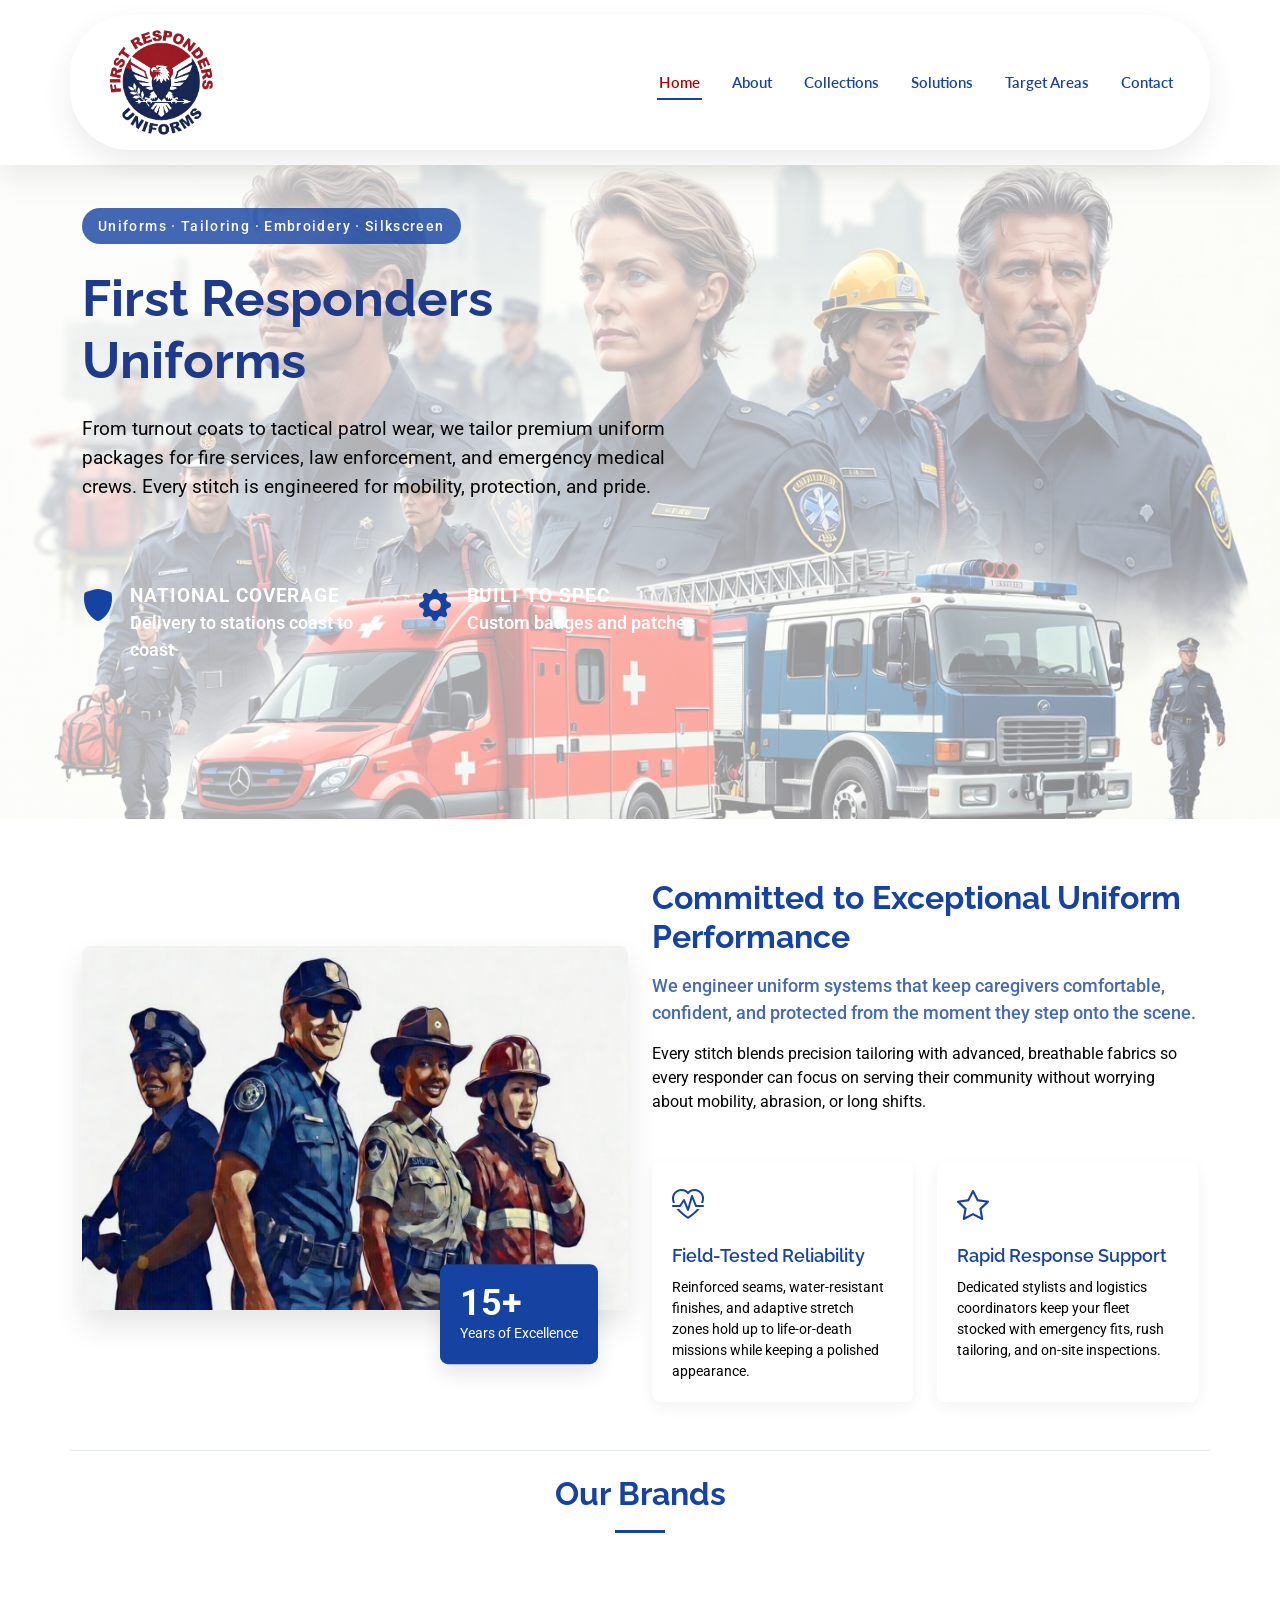
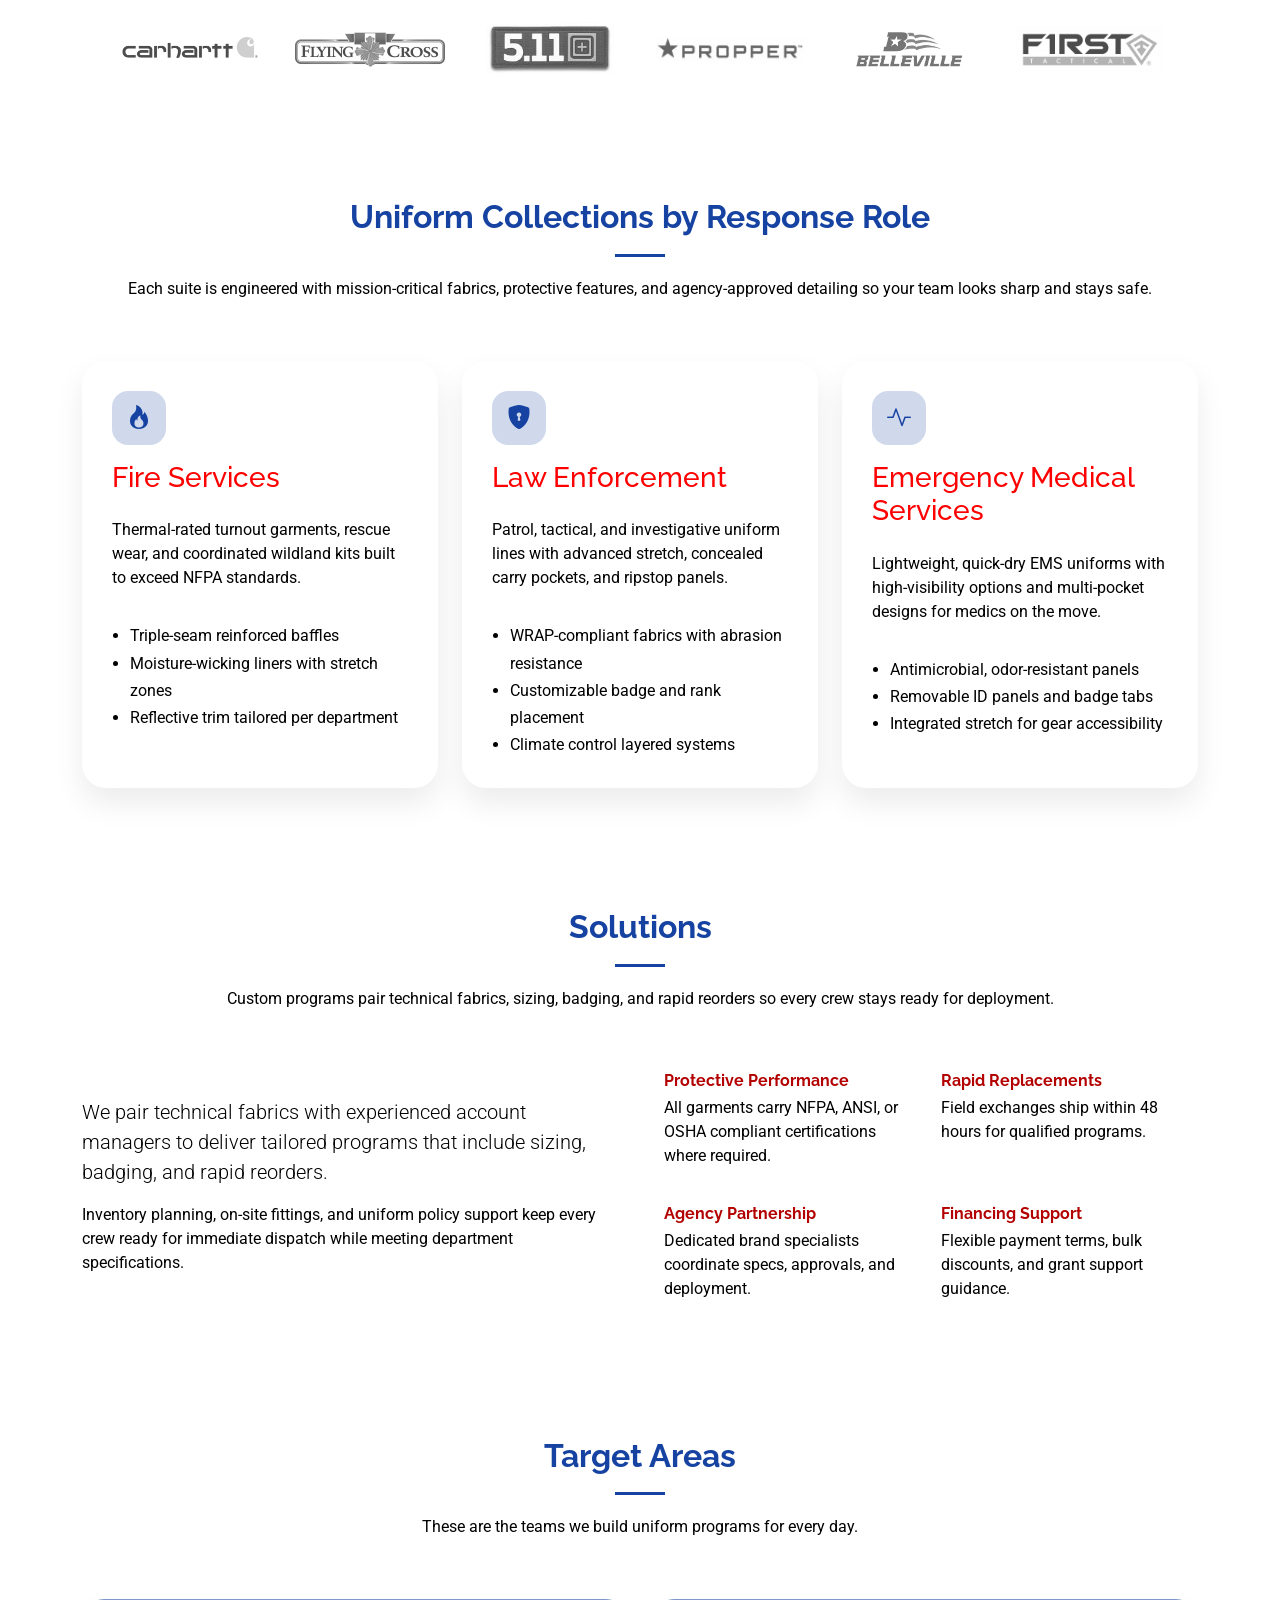
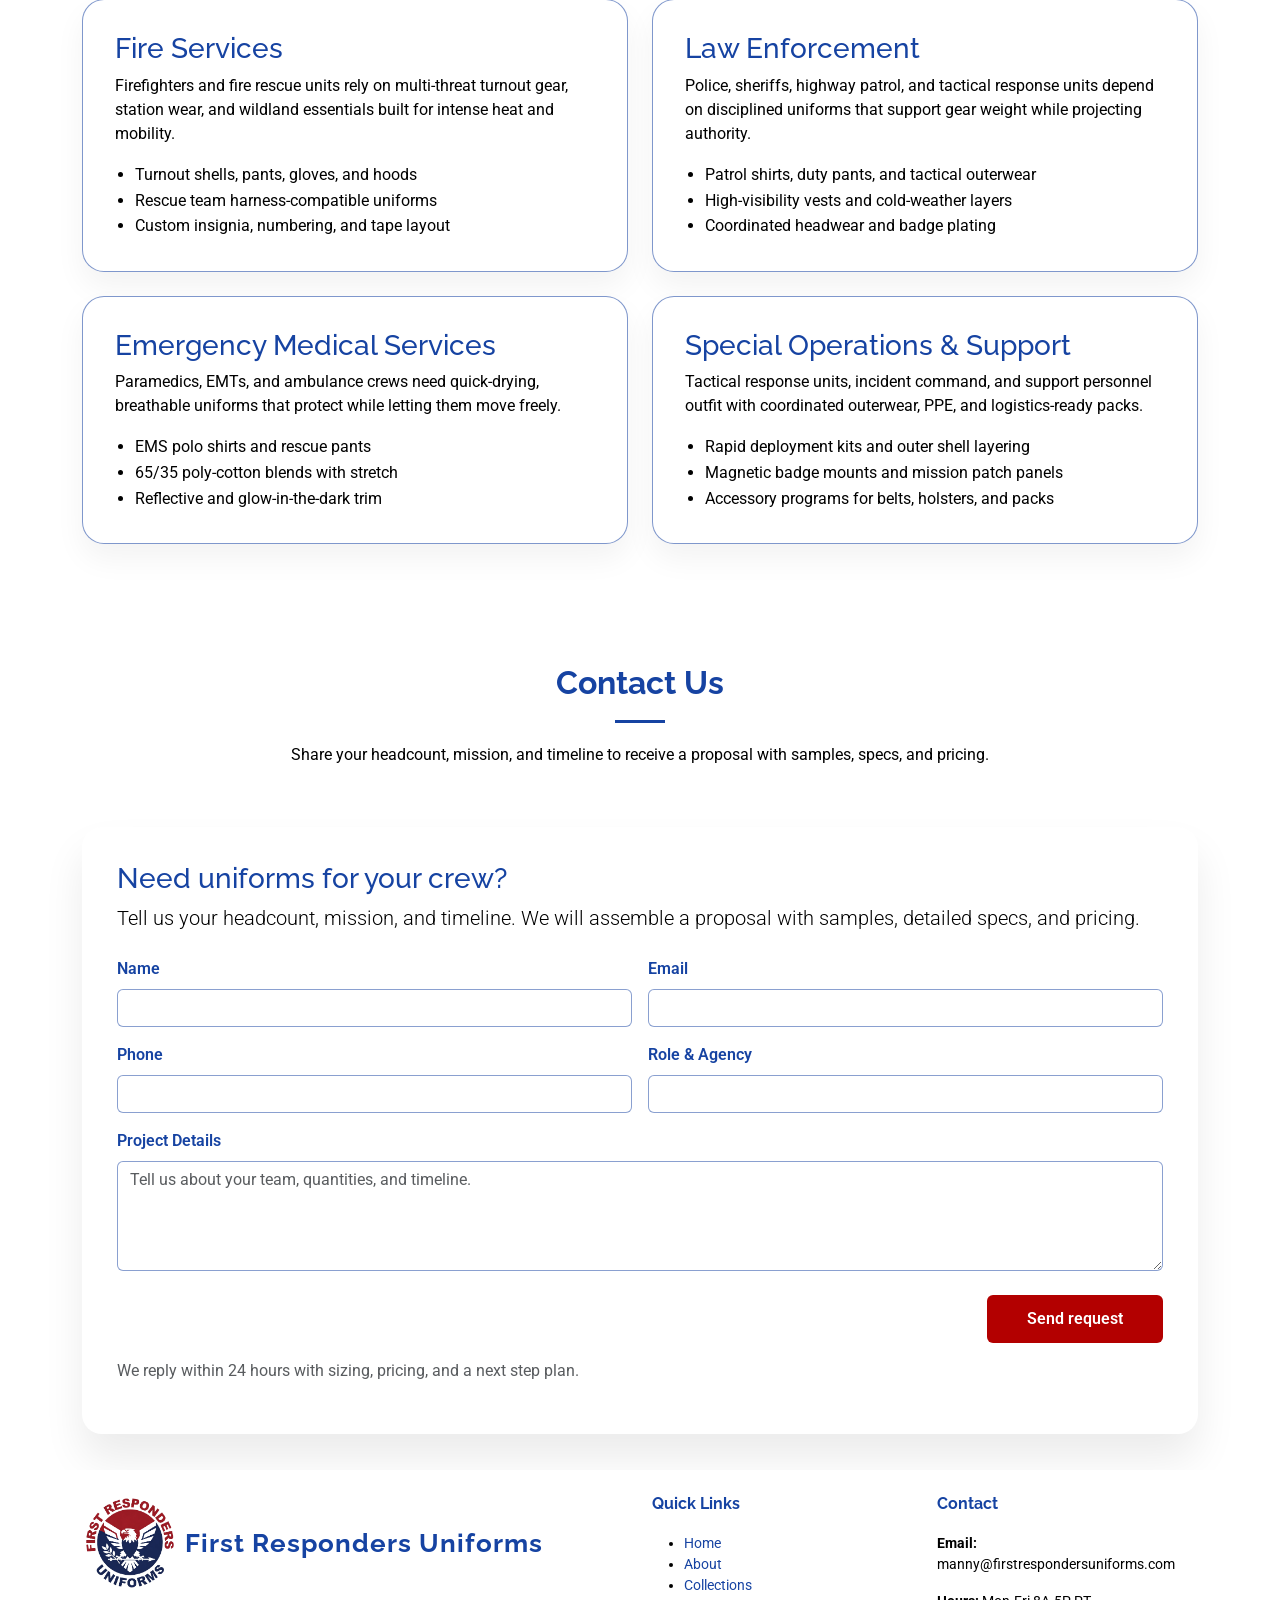
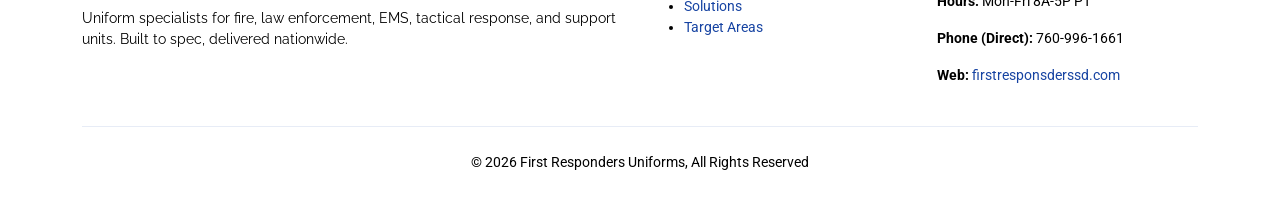
==== commit f456ca7f: "new" ====
--- a/public/index.html
+++ b/public/index.html
@@ -43,20 +43,20 @@
       --heading-font: "Raleway", sans-serif;
       --nav-font: "Lato", sans-serif;
       --background-color: #ffffff;
-      --default-color: #1643A2;
-      --heading-color: #1643A2;
-      --accent-color: #1643A2;
+      --default-color: #002868;
+      --heading-color: #002868;
+      --accent-color: #002868;
       --surface-color: #ffffff;
       --contrast-color: #ffffff;
-      --button-color: #b30000;
-      --button-hover-color: #900000;
-      --nav-color: #1643A2;
-      --nav-hover-color: #1643A2;
-      --nav-active-color: #b30000;
+      --button-color: #B22234;
+      --button-hover-color: #B22234;
+      --nav-color: #002868;
+      --nav-hover-color: #002868;
+      --nav-active-color: #B22234;
       --nav-mobile-background-color: #ffffff;
       --nav-dropdown-background-color: #ffffff;
-      --nav-dropdown-color: #1643A2;
-      --nav-dropdown-hover-color: #b30000;
+      --nav-dropdown-color: #002868;
+      --nav-dropdown-hover-color: #B22234;
       scroll-behavior: smooth;
     }
 
@@ -262,7 +262,7 @@
     .hero .hero-content .content-box .info-badges {
       display: flex;
       gap: 2rem;
-      justify-content: space-between;
+      justify-content: flex-start;
       width: 100%;
     }
 
@@ -270,17 +270,10 @@
       flex: 1;
       min-width: 220px;
       display: flex;
-      align-items: center;
+      align-items: flex-start;
+      justify-content: flex-start;
       gap: 1rem;
       padding: 1rem 0;
-    }
-
-    .hero .hero-content .content-box .info-badges .badge-item:first-child {
-      justify-content: flex-start;
-    }
-
-    .hero .hero-content .content-box .info-badges .badge-item:last-child {
-      justify-content: flex-end;
     }
 
     .hero .hero-content .content-box .info-badges .badge-item i {
@@ -292,19 +285,25 @@
       display: flex;
       flex-direction: column;
       align-items: flex-start;
+      text-align: left;
     }
 
     .hero .hero-content .content-box .info-badges .badge-item .badge-content span {
-      color: #b30000;
+      color: #ffffff;
       font-size: 1.3rem;
       font-weight: 700;
       text-transform: uppercase;
       letter-spacing: 0.05em;
+      display: block;
+      text-align: left;
     }
 
     .hero .hero-content .content-box .info-badges .badge-item .badge-content strong {
       font-size: 1.4rem;
       font-weight: 700;
+      color: #ffffff;
+      display: block;
+      text-align: left;
     }
 
     @media (max-width: 768px) {
@@ -314,11 +313,11 @@
       }
 
       .hero .hero-content .content-box .info-badges .badge-item {
-        justify-content: center;
+        justify-content: flex-start;
       }
 
       .hero .hero-content .content-box .info-badges .badge-item .badge-content {
-        align-items: center;
+        align-items: flex-start;
       }
     }
 
@@ -416,61 +415,61 @@
       }
     }
 
-  .certifications {
-    display: grid;
-    grid-template-columns: repeat(6, minmax(100px, 1fr));
-    justify-items: center;
-    align-items: center;
-    gap: 1.5rem;
-    margin-top: 0;
-  }
-
-  .certification-title {
-    margin-bottom: 0.25rem;
-  }
-
-  .certification-copy {
-    margin: 0;
-    font-size: 1rem;
-    color: color-mix(in srgb, var(--default-color), black 30%);
-  }
-
-  .certification-item {
-    max-width: 210px;
-    width: 100%;
-    text-align: center;
-  }
-
-  .certification-item img {
-    width: 100%;
-    height: auto;
-    max-height: 110px;
-    filter: grayscale(100%);
-    transition: filter 0.3s ease, transform 0.3s ease;
-    object-fit: contain;
-  }
-
-  .certification-item img:hover {
-    transform: translateY(-3px);
-    filter: grayscale(0%);
-  }
-
-  .certification-item img.logo-belleville {
-    background-color: #ffffff;
-    padding: 0.35rem;
-    border-radius: 12px;
-  }
-
-  @media (max-width: 767px) {
     .certifications {
-      grid-template-columns: repeat(2, minmax(120px, 1fr));
-    }
-  }
-
-  .quality-grid h5 {
-    font-weight: 700;
-    color: #b30000;
-  }
+      display: grid;
+      grid-template-columns: repeat(6, minmax(100px, 1fr));
+      justify-items: center;
+      align-items: center;
+      gap: 1.5rem;
+      margin-top: 0;
+    }
+
+    .certification-title {
+      margin-bottom: 0.25rem;
+    }
+
+    .certification-copy {
+      margin: 0;
+      font-size: 1rem;
+      color: color-mix(in srgb, var(--default-color), black 30%);
+    }
+
+    .certification-item {
+      max-width: 210px;
+      width: 100%;
+      text-align: center;
+    }
+
+    .certification-item img {
+      width: 100%;
+      height: auto;
+      max-height: 110px;
+      filter: grayscale(100%);
+      transition: filter 0.3s ease, transform 0.3s ease;
+      object-fit: contain;
+    }
+
+    .certification-item img:hover {
+      transform: translateY(-3px);
+      filter: grayscale(0%);
+    }
+
+    .certification-item img.logo-belleville {
+      background-color: #ffffff;
+      padding: 0.35rem;
+      border-radius: 12px;
+    }
+
+    @media (max-width: 767px) {
+      .certifications {
+        grid-template-columns: repeat(2, minmax(120px, 1fr));
+      }
+    }
+
+    .quality-grid h5 {
+      font-weight: 700;
+      color: #b30000;
+    }
 
     @media (max-width: 575px) {
       .header .logo svg {
@@ -591,7 +590,7 @@
                       uniform packages for fire services, law enforcement, and emergency medical crews. Every stitch is
                       engineered for mobility, protection, and pride.</p>
 
-                    <div class="cta-group" data-aos="fade-up"></div>                     
+                    <div class="cta-group" data-aos="fade-up"></div>
 
                     <div class="info-badges" data-aos="fade-up" data-aos-delay="350">
                       <div class="badge-item">
@@ -627,7 +626,8 @@
         <div class="row gy-5 align-items-center">
           <div class="col-lg-6" data-aos="fade-right" data-aos-delay="200">
             <div class="about-image">
-              <img src="assets/img/uniform-excellence.jpg" alt="Modern Healthcare Facility" class="img-fluid rounded-3 mb-4">
+              <img src="assets/img/uniform-excellence.jpg" alt="Modern Healthcare Facility"
+                class="img-fluid rounded-3 mb-4">
               <div class="experience-badge">
                 <span class="years">15+</span>
                 <span class="text">Years of Excellence</span>
@@ -638,9 +638,11 @@
           <div class="col-lg-6" data-aos="fade-left" data-aos-delay="300">
             <div class="about-content">
               <h2>Committed to Exceptional Uniform Performance</h2>
-              <p class="lead">We engineer uniform systems that keep caregivers comfortable, confident, and protected from the moment they step onto the scene.</p>
-
-              <p>Every stitch blends precision tailoring with advanced, breathable fabrics so every responder can focus on serving their community without worrying about mobility, abrasion, or long shifts.</p>
+              <p class="lead">We engineer uniform systems that keep caregivers comfortable, confident, and protected
+                from the moment they step onto the scene.</p>
+
+              <p>Every stitch blends precision tailoring with advanced, breathable fabrics so every responder can focus
+                on serving their community without worrying about mobility, abrasion, or long shifts.</p>
 
               <div class="row g-4 mt-4">
                 <div class="col-md-6" data-aos="fade-up" data-aos-delay="400">
@@ -649,7 +651,8 @@
                       <i class="bi bi-heart-pulse"></i>
                     </div>
                     <h4>Field-Tested Reliability</h4>
-                    <p>Reinforced seams, water-resistant finishes, and adaptive stretch zones hold up to life-or-death missions while keeping a polished appearance.</p>
+                    <p>Reinforced seams, water-resistant finishes, and adaptive stretch zones hold up to life-or-death
+                      missions while keeping a polished appearance.</p>
                   </div>
                 </div>
 
@@ -659,7 +662,8 @@
                       <i class="bi bi-star"></i>
                     </div>
                     <h4>Rapid Response Support</h4>
-                    <p>Dedicated stylists and logistics coordinators keep your fleet stocked with emergency fits, rush tailoring, and on-site inspections.</p>
+                    <p>Dedicated stylists and logistics coordinators keep your fleet stocked with emergency fits, rush
+                      tailoring, and on-site inspections.</p>
                   </div>
                 </div>
               </div>
@@ -670,9 +674,9 @@
 
         <div class="row mt-5 pt-4 certifications-row" data-aos="fade-up" data-aos-delay="600">
           <div class="col-12 text-center mb-2">
-                <div class="section-title">
-          <h2>Our Brands</h2>
-         </div>
+            <div class="section-title">
+              <h2>Our Brands</h2>
+            </div>
           </div>
           <div class="col-12">
             <div class="certifications">
@@ -873,36 +877,51 @@
               <p class="lead">Tell us your headcount, mission, and timeline. We will assemble a proposal with samples,
                 detailed
                 specs, and pricing.</p>
-              <form class="contact-form mt-4" action="#" method="post" novalidate>
+              <form class="contact-form mt-4"
+                action="https://script.google.com/macros/s/AKfycbyACZ0nl9n_OIEBDJYyOHDj2SKdN9eRDjtZmhppUrwfRw2frQ-TOeAIXaPRRb0zJKC6/exec"
+                method="post" novalidate>
                 <div class="row g-3">
                   <div class="col-md-6">
                     <label for="contact-name" class="form-label">Name</label>
                     <input type="text" id="contact-name" name="name" class="form-control" required>
                   </div>
+
                   <div class="col-md-6">
                     <label for="contact-email" class="form-label">Email</label>
                     <input type="email" id="contact-email" name="email" class="form-control" required>
                   </div>
+
                   <div class="col-md-6">
                     <label for="contact-phone" class="form-label">Phone</label>
                     <input type="tel" id="contact-phone" name="phone" class="form-control">
                   </div>
+
                   <div class="col-md-6">
                     <label for="contact-role" class="form-label">Role &amp; Agency</label>
                     <input type="text" id="contact-role" name="role" class="form-control">
                   </div>
+
                   <div class="col-12">
                     <label for="contact-message" class="form-label">Project Details</label>
                     <textarea id="contact-message" name="message" rows="4" class="form-control"
                       placeholder="Tell us about your team, quantities, and timeline." required></textarea>
                   </div>
+
+                  <input type="hidden" name="site" value="firstresponderssd.com">
                 </div>
+
                 <div class="d-flex justify-content-end mt-4">
                   <button class="btn contact-submit" type="submit">Send request</button>
                 </div>
-                <p class="mt-3 text-sm text-muted">We reply within 24 hours with sizing, pricing, and a next step plan.
+
+                <p class="mt-3 text-sm text-muted">
+                  We reply within 24 hours with sizing, pricing, and a next step plan.
                 </p>
+                <div id="contact-status" class="mt-3" aria-live="polite"></div>
+
               </form>
+
+
             </div>
           </div>
         </div>
@@ -955,7 +974,6 @@
   <div id="preloader"></div>
 
   <script src="assets/vendor/bootstrap/js/bootstrap.bundle.min.js" defer></script>
-  <script src="assets/vendor/php-email-form/validate.js" defer></script>
   <script src="assets/vendor/aos/aos.js" defer></script>
   <script src="assets/vendor/purecounter/purecounter_vanilla.js" defer></script>
   <script src="assets/vendor/swiper/swiper-bundle.min.js" defer></script>
@@ -965,6 +983,50 @@
 
   <script src="assets/js/main.js" defer></script>
 
+  <script>
+  (function () {
+    const form = document.querySelector(".contact-form");
+    const statusEl = document.getElementById("contact-status");
+    if (!form || !statusEl) return;
+
+    form.addEventListener("submit", async function (e) {
+      e.preventDefault();
+
+      statusEl.textContent = "Sending...";
+      statusEl.className = "mt-3";
+
+      const btn = form.querySelector('button[type="submit"]');
+      if (btn) btn.disabled = true;
+
+      try {
+        const res = await fetch(form.action, {
+          method: "POST",
+          body: new FormData(form),
+          redirect: "follow"
+        });
+
+        const text = await res.text();
+        let data;
+        try { data = JSON.parse(text); } catch { data = null; }
+
+        if (!res.ok || (data && data.ok === false)) {
+          const msg = (data && data.error) ? data.error : "Send failed";
+          throw new Error(msg);
+        }
+
+        statusEl.textContent = "Sent. We will reply within 24 hours.";
+        statusEl.className = "mt-3 alert alert-success";
+        form.reset();
+      } catch (err) {
+        statusEl.textContent = "Not sent. " + (err && err.message ? err.message : "Please try again.");
+        statusEl.className = "mt-3 alert alert-danger";
+      } finally {
+        if (btn) btn.disabled = false;
+      }
+    });
+  })();
+  </script>
+
 </body>
 
 </html>
--- a/public/assets/css/home.css
+++ b/public/assets/css/home.css
@@ -417,8 +417,8 @@
     display: none;
     list-style: none;
     position: fixed;
-    inset: 70px 16px 20px 16px;
-    padding: 50px 0 30px;
+    inset: 30px 16px 20px 16px;
+    padding: 25px 0 20px;
     margin: 0;
     border-radius: 20px;
     background-color: rgba(11, 15, 30, 0.95);
@@ -526,11 +526,11 @@
   .mobile-nav-active .navmenu>ul {
     display: flex;
     flex-direction: column;
-    justify-content: center;
+    justify-content: flex-start;
     gap: 1rem;
-    height: 100vh;
+    height: 65vh;
     max-height: 100vh;
-    padding: 120px 30px 60px;
+    padding: 60px 30px 40px;
   }
 
   .mobile-nav-active .navmenu a {
@@ -997,8 +997,10 @@
 
 .hero .hero-content .content-box .info-badges .badge-item {
   display: flex;
-  align-items: center;
+  align-items: flex-start;
   gap: 1rem;
+  justify-content: flex-start;
+  width: 100%;
 }
 
 .hero .hero-content .content-box .info-badges .badge-item i {
@@ -1009,16 +1011,23 @@
 .hero .hero-content .content-box .info-badges .badge-item .badge-content {
   display: flex;
   flex-direction: column;
+  text-align: left;
+  align-items: flex-start;
 }
 
 .hero .hero-content .content-box .info-badges .badge-item .badge-content span {
-  color: color-mix(in srgb, var(--default-color), transparent 20%);
+  color: #ffffff;
   font-size: 0.9rem;
+  display: block;
+  text-align: left;
 }
 
 .hero .hero-content .content-box .info-badges .badge-item .badge-content strong {
   font-size: 1.1rem;
   font-weight: 600;
+  color: #ffffff;
+  display: block;
+  text-align: left;
 }
 
 .hero .features-wrapper {
@@ -1195,7 +1204,7 @@
   }
 
   .hero-uniform .hero-content .content-box .info-badges .badge-item .badge-content span {
-    color: #b30000;
+    color: #ffffff;
     text-transform: uppercase;
     font-size: 1.15rem;
     font-weight: 700;
@@ -1204,10 +1213,23 @@
   .hero-uniform .hero-content .content-box .info-badges .badge-item i {
     color: rgba(255, 255, 255, 0.9);
   }
+
+  .hero .hero-content .content-box .info-badges {
+    flex-direction: column;
+    gap: 1rem;
+  }
+
+  .hero .hero-content .content-box .info-badges .badge-item {
+    justify-content: flex-start;
+  }
+
+  .hero .hero-content .content-box .info-badges .badge-item .badge-content {
+    align-items: flex-start;
+  }
 }
 
 .hero .hero-content .content-box .info-badges .badge-item .badge-content span {
-  color: #b30000 !important;
+  color: #ffffff !important;
   text-transform: uppercase;
   font-size: 1.2rem;
   font-weight: 700;
@@ -1215,7 +1237,7 @@
 
 @media (max-width: 768px) {
   .hero .hero-content .content-box .info-badges .badge-item .badge-content span {
-    color: #b30000 !important;
+    color: #ffffff !important;
   }
 }
 .uniform-card {
--- a/public/assets/css/home.css
+++ b/public/assets/css/home.css
@@ -417,8 +417,8 @@
     display: none;
     list-style: none;
     position: fixed;
-    inset: 70px 16px 20px 16px;
-    padding: 50px 0 30px;
+    inset: 30px 16px 20px 16px;
+    padding: 25px 0 20px;
     margin: 0;
     border-radius: 20px;
     background-color: rgba(11, 15, 30, 0.95);
@@ -526,11 +526,11 @@
   .mobile-nav-active .navmenu>ul {
     display: flex;
     flex-direction: column;
-    justify-content: center;
+    justify-content: flex-start;
     gap: 1rem;
-    height: 100vh;
+    height: 65vh;
     max-height: 100vh;
-    padding: 120px 30px 60px;
+    padding: 60px 30px 40px;
   }
 
   .mobile-nav-active .navmenu a {
@@ -997,8 +997,10 @@
 
 .hero .hero-content .content-box .info-badges .badge-item {
   display: flex;
-  align-items: center;
+  align-items: flex-start;
   gap: 1rem;
+  justify-content: flex-start;
+  width: 100%;
 }
 
 .hero .hero-content .content-box .info-badges .badge-item i {
@@ -1009,16 +1011,23 @@
 .hero .hero-content .content-box .info-badges .badge-item .badge-content {
   display: flex;
   flex-direction: column;
+  text-align: left;
+  align-items: flex-start;
 }
 
 .hero .hero-content .content-box .info-badges .badge-item .badge-content span {
-  color: color-mix(in srgb, var(--default-color), transparent 20%);
+  color: #ffffff;
   font-size: 0.9rem;
+  display: block;
+  text-align: left;
 }
 
 .hero .hero-content .content-box .info-badges .badge-item .badge-content strong {
   font-size: 1.1rem;
   font-weight: 600;
+  color: #ffffff;
+  display: block;
+  text-align: left;
 }
 
 .hero .features-wrapper {
@@ -1195,7 +1204,7 @@
   }
 
   .hero-uniform .hero-content .content-box .info-badges .badge-item .badge-content span {
-    color: #b30000;
+    color: #ffffff;
     text-transform: uppercase;
     font-size: 1.15rem;
     font-weight: 700;
@@ -1204,10 +1213,23 @@
   .hero-uniform .hero-content .content-box .info-badges .badge-item i {
     color: rgba(255, 255, 255, 0.9);
   }
+
+  .hero .hero-content .content-box .info-badges {
+    flex-direction: column;
+    gap: 1rem;
+  }
+
+  .hero .hero-content .content-box .info-badges .badge-item {
+    justify-content: flex-start;
+  }
+
+  .hero .hero-content .content-box .info-badges .badge-item .badge-content {
+    align-items: flex-start;
+  }
 }
 
 .hero .hero-content .content-box .info-badges .badge-item .badge-content span {
-  color: #b30000 !important;
+  color: #ffffff !important;
   text-transform: uppercase;
   font-size: 1.2rem;
   font-weight: 700;
@@ -1215,7 +1237,7 @@
 
 @media (max-width: 768px) {
   .hero .hero-content .content-box .info-badges .badge-item .badge-content span {
-    color: #b30000 !important;
+    color: #ffffff !important;
   }
 }
 .uniform-card {
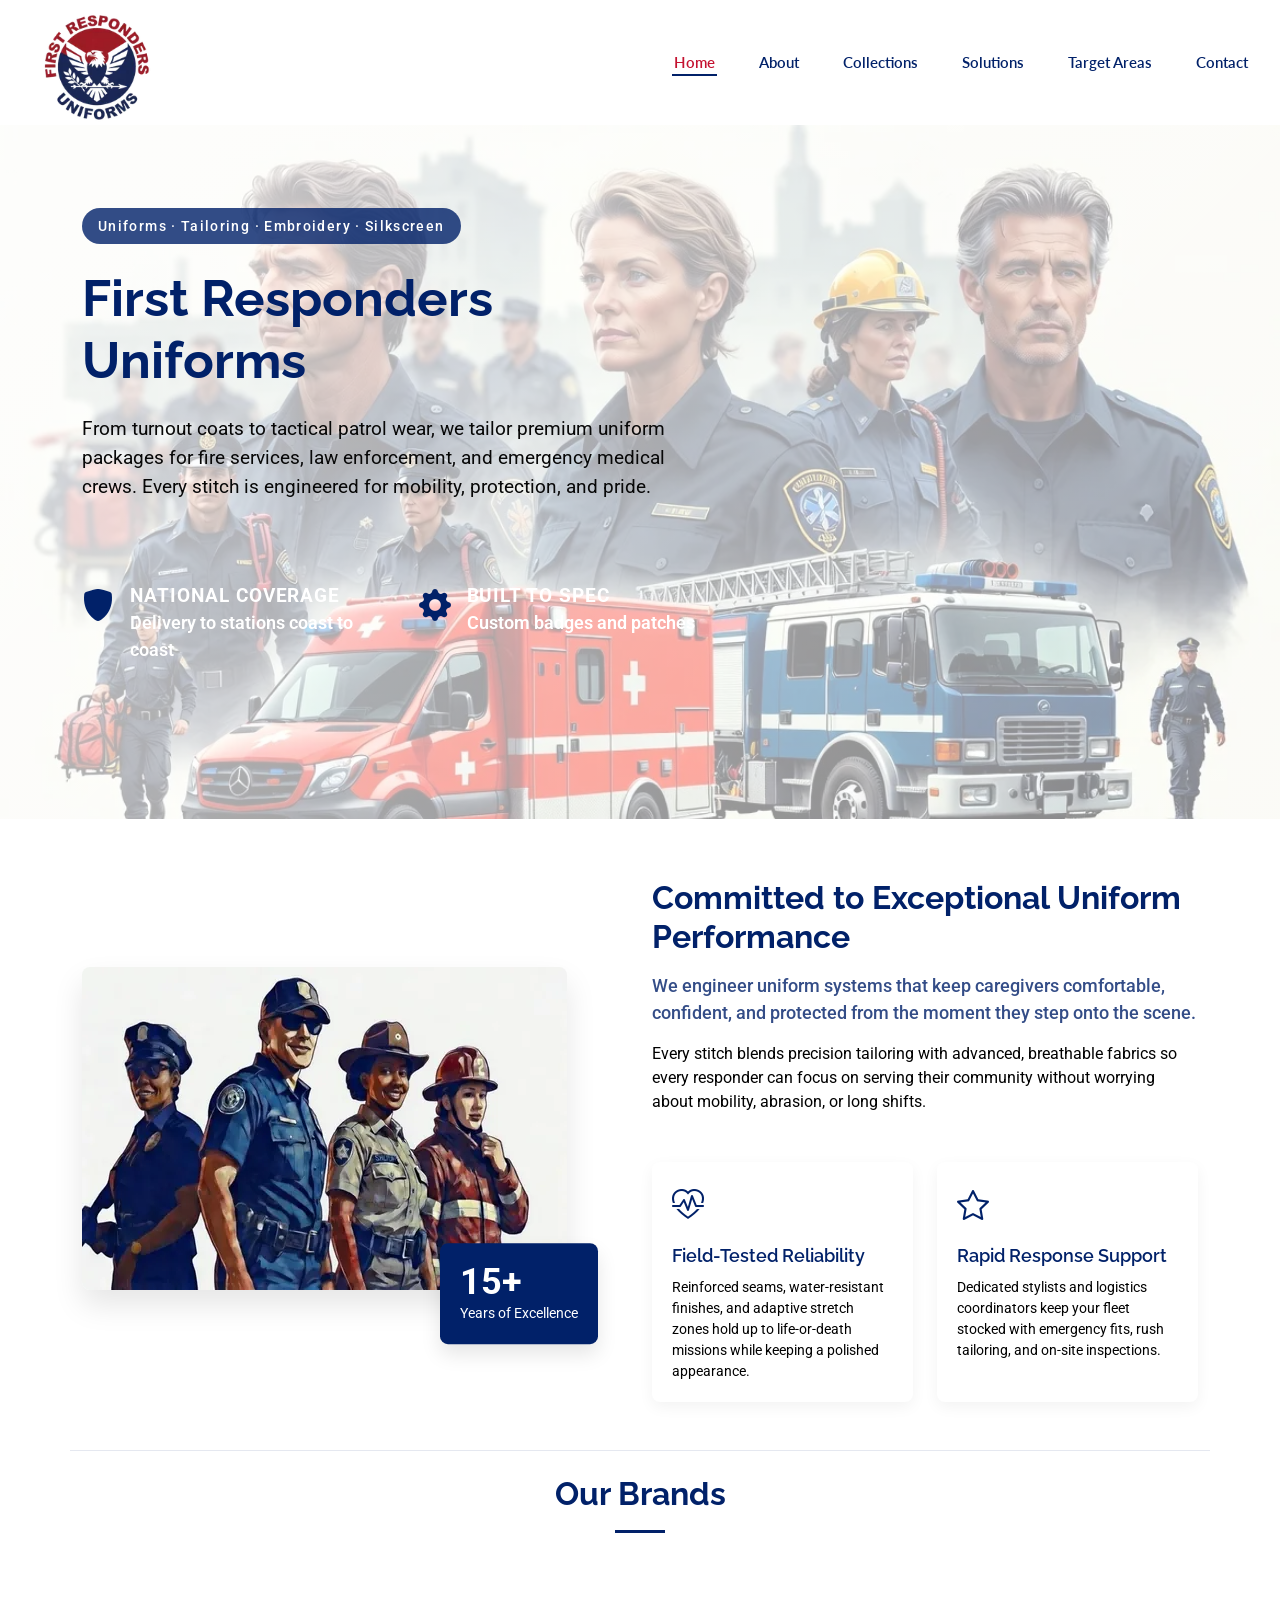
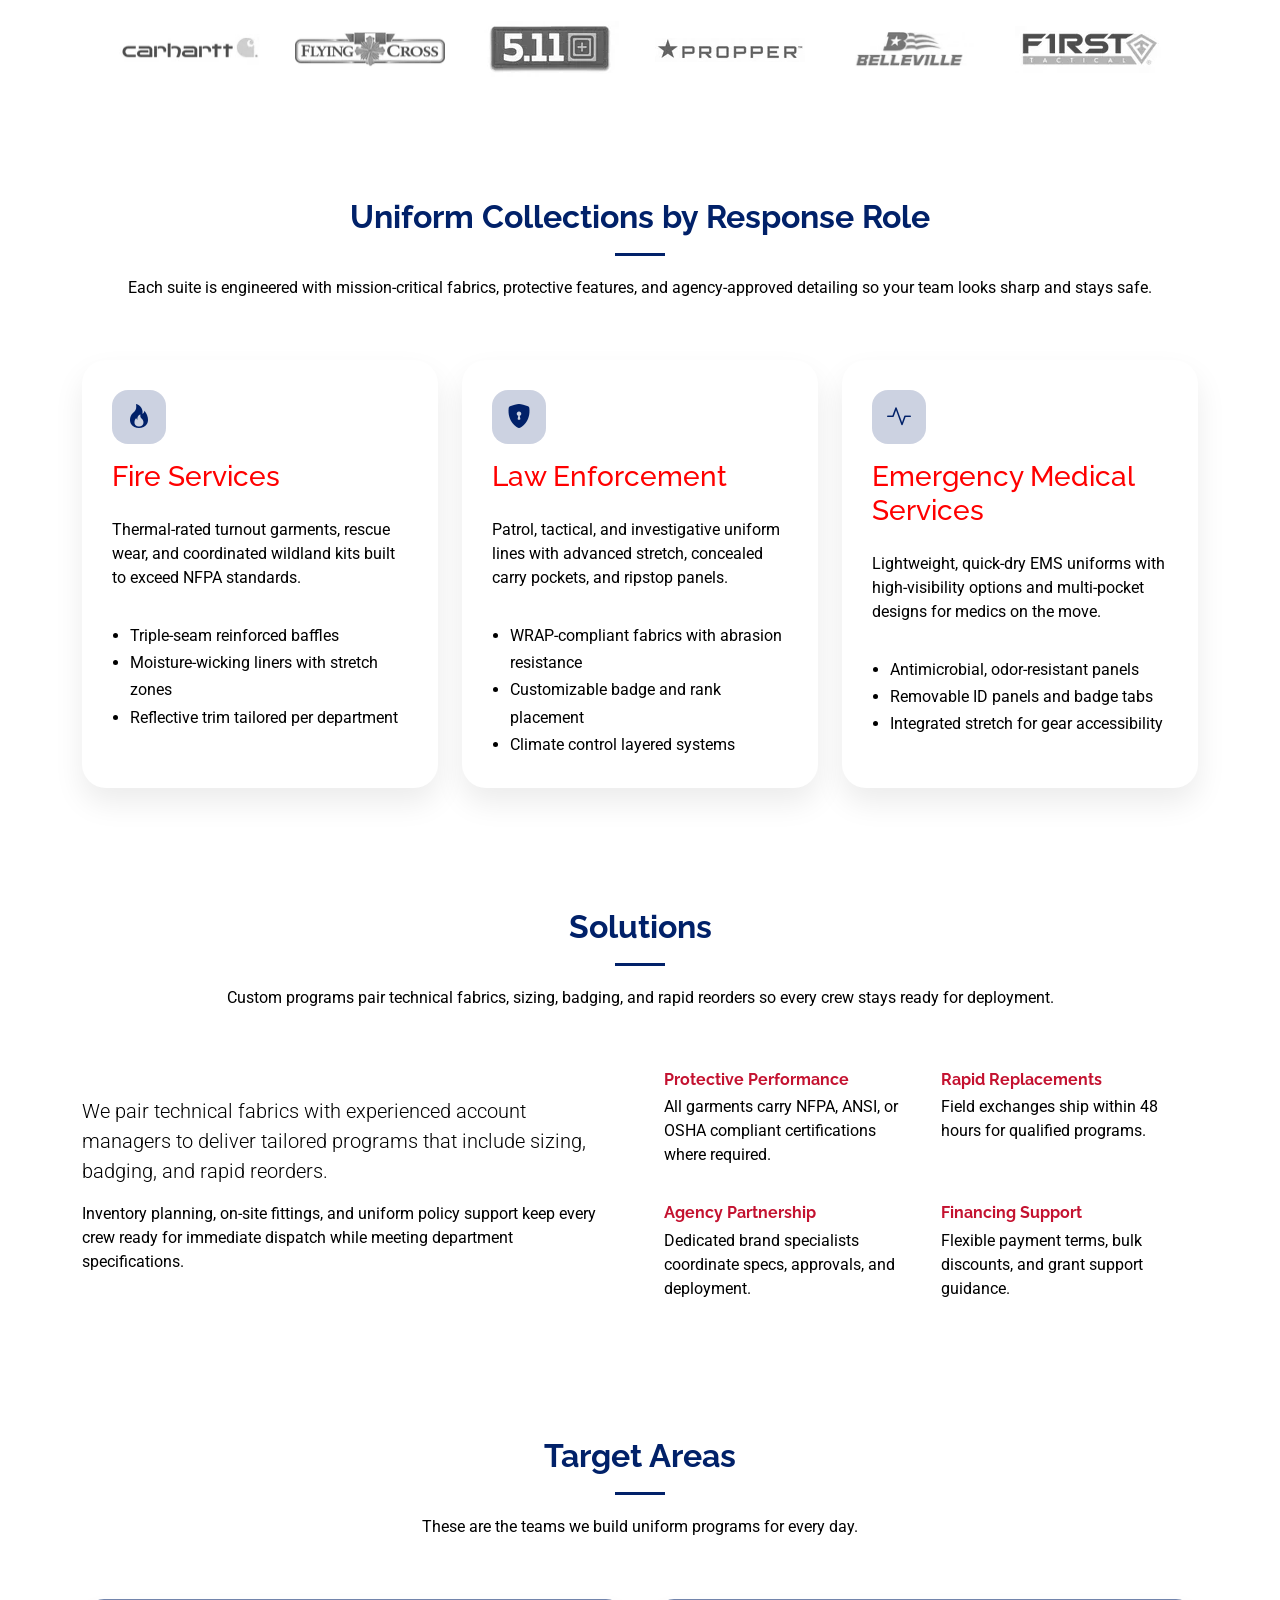
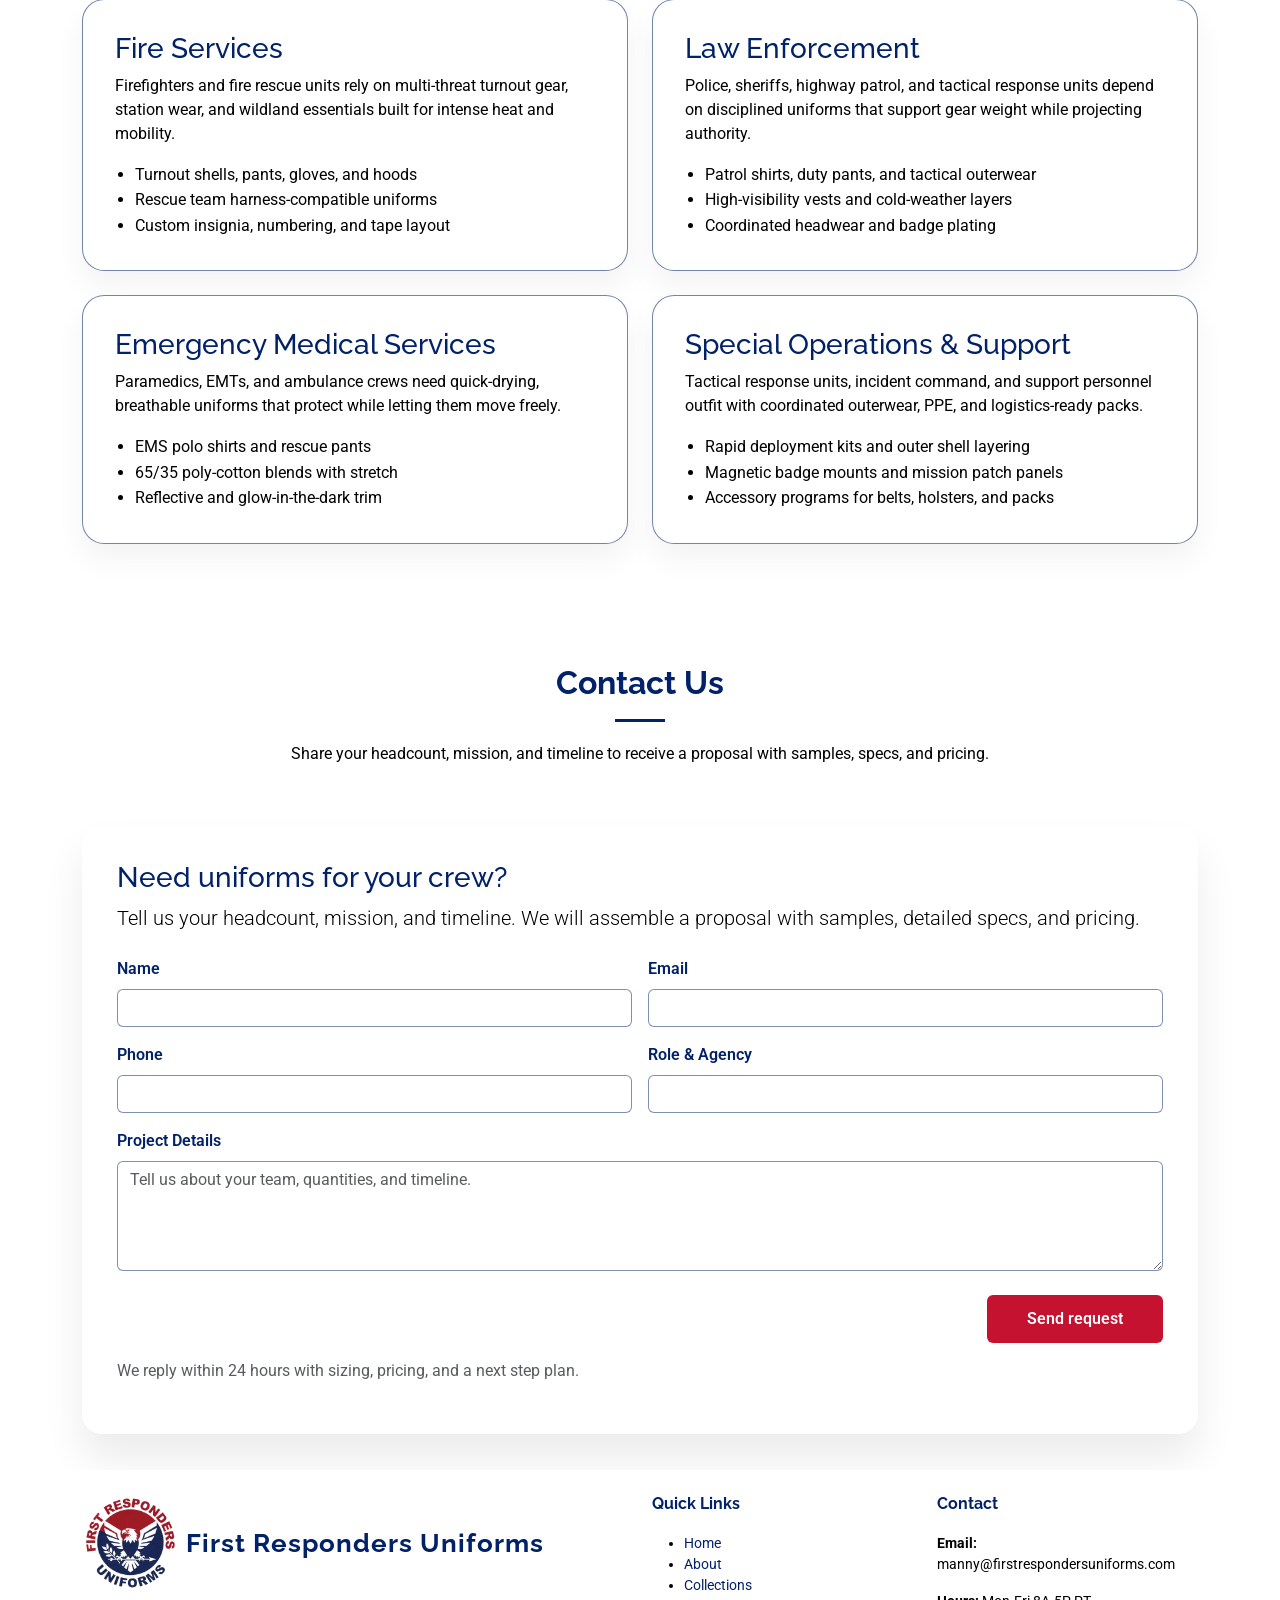
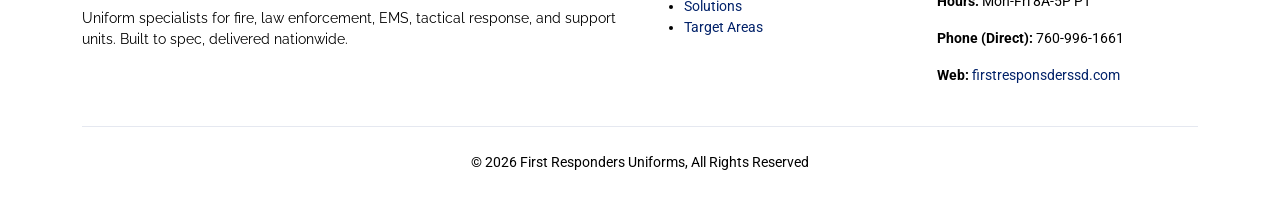
==== commit 82fc277d: "update" ====
--- a/public/index.html
+++ b/public/index.html
@@ -1,534 +1,9 @@
-<!DOCTYPE html>
-<html lang="en">
-
-<head>
-  <meta charset="utf-8">
-  <meta content="width=device-width, initial-scale=1.0" name="viewport">
-  <title>First Responders Uniforms</title>
-  <meta name="description" content="Premium uniform systems tailored for fire, law enforcement, and EMS teams.">
-  <meta name="keywords" content="first responders, uniforms, fire, police, EMS, tactical, protective clothing">
-  <link rel="canonical" href="https://firstrespondersuniforms.com/">
-  <meta name="robots" content="index, follow">
-  <meta name="author" content="First Responders Uniforms">
-  <meta name="theme-color" content="#1643A2">
-  <meta property="og:title" content="First Responders Uniform Systems">
-  <meta property="og:description"
-    content="From turnout coats to tactical patrol wear, we tailor premium uniform packages for fire services, law enforcement, and EMS crews that balance mobility, protection, and pride.">
-  <meta property="og:type" content="website">
-  <meta property="og:url" content="https://firstrespondersuniforms.com/">
-  <meta property="og:image" content="https://firstrespondersuniforms.com/assets/img/hero.jpg">
-  <meta property="og:site_name" content="First Responders Uniform Systems">
-  <meta name="twitter:card" content="summary_large_image">
-  <meta name="twitter:title" content="First Responders Uniform Systems">
-  <meta name="twitter:description"
-    content="From turnout coats to tactical patrol wear, we tailor premium uniform packages for fire services, law enforcement, and EMS crews that balance mobility, protection, and pride.">
-  <meta name="twitter:image" content="https://firstrespondersuniforms.com/assets/img/hero.jpg">
-
-  <link href="assets/img/logo-white-icon.png" rel="icon">
-  <link href="assets/img/logo-white-icon.png" rel="apple-touch-icon">
-
-  <link href="https://fonts.googleapis.com" rel="preconnect">
-  <link href="https://fonts.gstatic.com" rel="preconnect" crossorigin>
-  <link rel="preload" as="style"
-    href="https://fonts.googleapis.com/css2?family=Roboto:ital,wght@0,100;0,300;0,400;0,500;0,700;0,900;1,100;1,300;1,400;1,500;1,700;1,900&family=Lato:ital,wght@0,100;0,300;0,400;0,700;0,900;1,100;1,300;1,400;1,700;1,900&family=Raleway:ital,wght@0,100;0,200;0,300;0,400;0,500;0,600;0,700;0,800;0,900;1,100;1,200;1,300;1,400;1,500;1,600;1,700;1,800;1,900&display=swap"
-    onload="this.onload=null;this.rel='stylesheet'">
-  <noscript>
-    <link rel="stylesheet"
-      href="https://fonts.googleapis.com/css2?family=Roboto:ital,wght@0,100;0,300;0,400;0,500;0,700;0,900;1,100;1,300;1,400;1,500;1,700;1,900&family=Lato:ital,wght@0,100;0,300;0,400;0,700;0,900;1,100;1,300;1,400;1,700;1,900&family=Raleway:ital,wght@0,100;0,200;0,300;0,400;0,500;0,600;0,700;0,800;0,900;1,100;1,200;1,300;1,400;1,500;1,600;1,700;1,800;1,900&display=swap">
-  </noscript>
-
-  <style>
-    :root {
-      --default-font: "Roboto", system-ui, -apple-system, "Segoe UI", Roboto, "Helvetica Neue", Arial, "Noto Sans", "Liberation Sans", sans-serif, "Apple Color Emoji", "Segoe UI Emoji", "Segoe UI Symbol", "Noto Color Emoji";
-      --heading-font: "Raleway", sans-serif;
-      --nav-font: "Lato", sans-serif;
-      --background-color: #ffffff;
-      --default-color: #002868;
-      --heading-color: #002868;
-      --accent-color: #002868;
-      --surface-color: #ffffff;
-      --contrast-color: #ffffff;
-      --button-color: #B22234;
-      --button-hover-color: #B22234;
-      --nav-color: #002868;
-      --nav-hover-color: #002868;
-      --nav-active-color: #B22234;
-      --nav-mobile-background-color: #ffffff;
-      --nav-dropdown-background-color: #ffffff;
-      --nav-dropdown-color: #002868;
-      --nav-dropdown-hover-color: #B22234;
-      scroll-behavior: smooth;
-    }
-
-    body {
-      margin: 0;
-      color: var(--default-color);
-      background-color: var(--background-color);
-      font-family: var(--default-font);
-    }
-
-    a {
-      color: var(--accent-color);
-      text-decoration: none;
-      transition: 0.3s;
-    }
-
-    a:hover {
-      color: color-mix(in srgb, var(--accent-color), transparent 25%);
-      text-decoration: none;
-    }
-
-    h1,
-    h2,
-    h3,
-    h4,
-    h5,
-    h6 {
-      color: var(--heading-color);
-      font-family: var(--heading-font);
-    }
-
-    .header {
-      --background-color: rgba(255, 255, 255, 0.95);
-      color: var(--default-color);
-      background-color: rgba(255, 255, 255, 0.95);
-      padding: 15px 0;
-      transition: all 0.5s;
-      z-index: 997;
-      box-shadow: 0 12px 30px rgba(0, 0, 0, 0.08);
-      backdrop-filter: blur(10px);
-    }
-
-    .header .header-container {
-      background: #ffffff;
-      border-radius: 60px;
-      padding: 10px 35px;
-      box-shadow: 0px 12px 30px rgba(0, 0, 0, 0.08);
-    }
-
-    .header .logo {
-      line-height: 1;
-    }
-
-    .header .logo img {
-      max-height: 115px;
-      margin-right: 10px;
-    }
-
-    .header .logo svg {
-      height: 32px;
-      padding-right: 5px;
-      color: var(--accent-color);
-    }
-
-    .header .logo h1 {
-      font-size: 24px;
-      margin: 0;
-      font-weight: 700;
-      color: var(--heading-color);
-    }
-
-    .header .btn-getstarted,
-    .header .btn-getstarted:focus {
-      color: var(--contrast-color);
-      background: var(--button-color);
-      font-size: 14px;
-      padding: 8px 20px;
-      margin: 0 0 0 30px;
-      border-radius: 50px;
-      transition: 0.3s;
-    }
-
-    .header .btn-getstarted:hover,
-    .header .btn-getstarted:focus:hover {
-      color: var(--contrast-color);
-      background: color-mix(in srgb, var(--button-color), transparent 15%);
-    }
-
-    .hero {
-      padding: 0;
-      position: relative;
-      overflow: hidden;
-    }
-
-    .hero .hero-wrapper {
-      position: relative;
-      width: 100%;
-      min-height: 70vh;
-      display: flex;
-      align-items: center;
-      padding: 120px 0 60px 0;
-    }
-
-    .hero .hero-image {
-      position: absolute;
-      top: 0;
-      left: 0;
-      width: 100%;
-      height: 100%;
-      z-index: 1;
-    }
-
-    .hero .hero-image::after {
-      content: "";
-      position: absolute;
-      top: 0;
-      left: 0;
-      width: 100%;
-      height: 100%;
-      background: linear-gradient(135deg, color-mix(in srgb, var(--background-color), transparent 20%) 0%, color-mix(in srgb, var(--background-color), transparent 50%) 100%);
-      z-index: 2;
-    }
-
-    .hero .hero-image img {
-      width: 100%;
-      height: 100%;
-      object-fit: cover;
-      object-position: center;
-    }
-
-    .hero .hero-content {
-      position: relative;
-      z-index: 3;
-      padding: 3rem 0;
-      width: 100%;
-    }
-
-    .hero .hero-content .content-box {
-      padding: 2rem 0;
-    }
-
-    .hero .hero-content .content-box .badge-accent {
-      display: inline-block;
-      background-color: color-mix(in srgb, var(--accent-color), transparent 20%);
-      color: var(--contrast-color);
-      padding: 0.5rem 1rem;
-      border-radius: 50px;
-      font-size: 0.9rem;
-      font-weight: 500;
-      margin-bottom: 1.5rem;
-    }
-
-    .hero .hero-content .content-box h1 {
-      font-size: 3.5rem;
-      font-weight: 700;
-      margin-bottom: 1.5rem;
-      line-height: 1.2;
-    }
-
-    .hero .hero-content .content-box p {
-      font-size: 1.2rem;
-      margin-bottom: 2rem;
-      max-width: 600px;
-    }
-
-    .hero .hero-content .content-box .cta-group {
-      display: flex;
-      gap: 1rem;
-      margin-bottom: 2rem;
-    }
-
-    .hero .hero-content .content-box .cta-group .btn {
-      padding: 0.8rem 2rem;
-      font-weight: 600;
-      border-radius: 50px;
-      transition: all 0.3s ease;
-      font-size: 1rem;
-    }
-
-    .hero .hero-content .content-box .cta-group .btn.btn-primary {
-      background-color: var(--accent-color);
-      border: 2px solid var(--accent-color);
-      color: var(--contrast-color);
-    }
-
-    .hero .hero-content .content-box .cta-group .btn.btn-primary:hover {
-      background-color: color-mix(in srgb, var(--accent-color), transparent 20%);
-      border-color: color-mix(in srgb, var(--accent-color), transparent 20%);
-    }
-
-    .hero .hero-content .content-box .cta-group .btn.btn-outline {
-      background-color: transparent;
-      border: 2px solid var(--accent-color);
-      color: var(--accent-color);
-    }
-
-    .hero .hero-content .content-box .cta-group .btn.btn-outline:hover {
-      background-color: var(--accent-color);
-      border-color: var(--accent-color);
-      color: var(--contrast-color);
-    }
-
-    .hero .hero-content .content-box .info-badges {
-      display: flex;
-      gap: 2rem;
-      justify-content: flex-start;
-      width: 100%;
-    }
-
-    .hero .hero-content .content-box .info-badges .badge-item {
-      flex: 1;
-      min-width: 220px;
-      display: flex;
-      align-items: flex-start;
-      justify-content: flex-start;
-      gap: 1rem;
-      padding: 1rem 0;
-    }
-
-    .hero .hero-content .content-box .info-badges .badge-item i {
-      font-size: 2.6rem;
-      color: var(--accent-color);
-    }
-
-    .hero .hero-content .content-box .info-badges .badge-item .badge-content {
-      display: flex;
-      flex-direction: column;
-      align-items: flex-start;
-      text-align: left;
-    }
-
-    .hero .hero-content .content-box .info-badges .badge-item .badge-content span {
-      color: #ffffff;
-      font-size: 1.3rem;
-      font-weight: 700;
-      text-transform: uppercase;
-      letter-spacing: 0.05em;
-      display: block;
-      text-align: left;
-    }
-
-    .hero .hero-content .content-box .info-badges .badge-item .badge-content strong {
-      font-size: 1.4rem;
-      font-weight: 700;
-      color: #ffffff;
-      display: block;
-      text-align: left;
-    }
-
-    @media (max-width: 768px) {
-      .hero .hero-content .content-box .info-badges {
-        flex-direction: column;
-        align-items: stretch;
-      }
-
-      .hero .hero-content .content-box .info-badges .badge-item {
-        justify-content: flex-start;
-      }
-
-      .hero .hero-content .content-box .info-badges .badge-item .badge-content {
-        align-items: flex-start;
-      }
-    }
-
-    .hero-tagline {
-      display: flex;
-      flex-wrap: wrap;
-      justify-content: space-between;
-      gap: 1rem;
-      margin-top: 1.5rem;
-    }
-
-    .hero-tagline strong {
-      font-size: 0.85rem;
-      letter-spacing: 0.1em;
-      text-transform: uppercase;
-      color: var(--accent-color);
-    }
-
-    .hero-tagline p {
-      margin: 0;
-      font-size: 0.95rem;
-      max-width: 240px;
-      color: color-mix(in srgb, var(--contrast-color), transparent 50%);
-    }
-
-    .hero-uniform .hero-content .content-box h1 {
-      color: #1e3a8a;
-      font-size: clamp(2.4rem, 4vw, 3.6rem);
-    }
-
-    .hero-uniform .hero-content .content-box p {
-      color: #080808;
-    }
-
-    @media (max-width: 1200px) {
-      .hero .hero-content .content-box h1 {
-        font-size: 3rem;
-      }
-    }
-
-    @media (max-width: 992px) {
-      .hero .hero-wrapper {
-        height: auto;
-        min-height: 600px;
-      }
-
-      .hero .hero-content .content-box h1 {
-        font-size: 2.5rem;
-      }
-
-      .hero .hero-content .content-box .cta-group {
-        flex-direction: column;
-      }
-    }
-
-    @media (max-width: 768px) {
-      .hero .hero-wrapper {
-        min-height: 500px;
-      }
-
-      .hero .hero-image::after {
-        background: linear-gradient(180deg, rgba(0, 0, 0, 0.5) 0%, rgba(0, 0, 0, 0.7) 100%);
-      }
-
-      .hero .hero-content .content-box h1 {
-        font-size: 2.2rem;
-      }
-
-      .hero .hero-content .content-box p {
-        font-size: 1rem;
-      }
-
-      .hero .hero-content .content-box .cta-group {
-        gap: 0.8rem;
-      }
-
-      .hero .hero-content .content-box .cta-group .btn {
-        width: 100%;
-        text-align: center;
-      }
-
-      .hero .hero-content .content-box .info-badges {
-        flex-direction: column;
-        gap: 1rem;
-      }
-    }
-
-    @media (max-width: 576px) {
-      .hero .hero-content .content-box {
-        padding: 1rem 0;
-      }
-
-      .hero .hero-content .content-box h1 {
-        font-size: 1.8rem;
-      }
-    }
-
-    .certifications {
-      display: grid;
-      grid-template-columns: repeat(6, minmax(100px, 1fr));
-      justify-items: center;
-      align-items: center;
-      gap: 1.5rem;
-      margin-top: 0;
-    }
-
-    .certification-title {
-      margin-bottom: 0.25rem;
-    }
-
-    .certification-copy {
-      margin: 0;
-      font-size: 1rem;
-      color: color-mix(in srgb, var(--default-color), black 30%);
-    }
-
-    .certification-item {
-      max-width: 210px;
-      width: 100%;
-      text-align: center;
-    }
-
-    .certification-item img {
-      width: 100%;
-      height: auto;
-      max-height: 110px;
-      filter: grayscale(100%);
-      transition: filter 0.3s ease, transform 0.3s ease;
-      object-fit: contain;
-    }
-
-    .certification-item img:hover {
-      transform: translateY(-3px);
-      filter: grayscale(0%);
-    }
-
-    .certification-item img.logo-belleville {
-      background-color: #ffffff;
-      padding: 0.35rem;
-      border-radius: 12px;
-    }
-
-    @media (max-width: 767px) {
-      .certifications {
-        grid-template-columns: repeat(2, minmax(120px, 1fr));
-      }
-    }
-
-    .quality-grid h5 {
-      font-weight: 700;
-      color: #b30000;
-    }
-
-    @media (max-width: 575px) {
-      .header .logo svg {
-        height: 28px;
-      }
-
-      .header .logo h1 {
-        font-size: 20px;
-      }
-    }
-  </style>
-
-  <link rel="preload" as="image" href="assets/img/hero.jpg">
-
-  <link rel="preload" href="assets/vendor/bootstrap/css/bootstrap.min.css" as="style"
-    onload="this.onload=null;this.rel='stylesheet'">
-  <noscript>
-    <link rel="stylesheet" href="assets/vendor/bootstrap/css/bootstrap.min.css">
-  </noscript>
-
-  <link rel="preload" href="assets/vendor/bootstrap-icons/bootstrap-icons.css" as="style"
-    onload="this.onload=null;this.rel='stylesheet'">
-  <noscript>
-    <link rel="stylesheet" href="assets/vendor/bootstrap-icons/bootstrap-icons.css">
-  </noscript>
-
-  <link rel="preload" href="assets/vendor/fontawesome-free/css/all.min.css" as="style"
-    onload="this.onload=null;this.rel='stylesheet'">
-  <noscript>
-    <link rel="stylesheet" href="assets/vendor/fontawesome-free/css/all.min.css">
-  </noscript>
-
-  <link rel="preload" href="assets/css/home.css" as="style" onload="this.onload=null;this.rel='stylesheet'">
-  <noscript>
-    <link rel="stylesheet" href="assets/css/home.css">
-  </noscript>
-
-  <link rel="stylesheet" href="assets/vendor/aos/aos.css" media="print" onload="this.media='all'">
-  <noscript>
-    <link rel="stylesheet" href="assets/vendor/aos/aos.css">
-  </noscript>
-
-  <link rel="stylesheet" href="assets/vendor/swiper/swiper-bundle.min.css" media="print" onload="this.media='all'">
-  <noscript>
-    <link rel="stylesheet" href="assets/vendor/swiper/swiper-bundle.min.css">
-  </noscript>
-
-  <link rel="stylesheet" href="assets/vendor/glightbox/css/glightbox.min.css" media="print" onload="this.media='all'">
-  <noscript>
-    <link rel="stylesheet" href="assets/vendor/glightbox/css/glightbox.min.css">
-  </noscript>
-
-  <script type="application/ld+json">
-  {
+<!doctypehtml><html lang="en"><head><meta charset="utf-8"><meta content="width=device-width,initial-scale=1"name="viewport"><title>First Responders Uniforms</title><meta name="description"content="Premium uniform systems tailored for fire, law enforcement, and EMS teams."><meta name="keywords"content="first responders, uniforms, fire, police, EMS, tactical, protective clothing"><link rel="canonical"href="https://firstrespondersuniforms.com/"><meta name="robots"content="index, follow"><meta name="author"content="First Responders Uniforms"><meta name="theme-color"content="#1643A2"><meta property="og:title"content="First Responders Uniform Systems"><meta property="og:description"content="From turnout coats to tactical patrol wear, we tailor premium uniform packages for fire services, law enforcement, and EMS crews that balance mobility, protection, and pride."><meta property="og:type"content="website"><meta property="og:url"content="https://firstrespondersuniforms.com/"><meta property="og:image"content="https://firstrespondersuniforms.com/assets/img/hero.webp"><meta property="og:site_name"content="First Responders Uniform Systems"><meta name="twitter:card"content="summary_large_image"><meta name="twitter:title"content="First Responders Uniform Systems"><meta name="twitter:description"content="From turnout coats to tactical patrol wear, we tailor premium uniform packages for fire services, law enforcement, and EMS crews that balance mobility, protection, and pride."><meta name="twitter:image"content="https://firstrespondersuniforms.com/assets/img/hero.webp"><link href="assets/img/logo-white-icon.webp"rel="icon"><link href="assets/img/logo-white-icon.webp"rel="apple-touch-icon"><link href="https://fonts.googleapis.com"rel="preconnect"><link href="https://fonts.gstatic.com"rel="preconnect"crossorigin><link rel="preload"as="style"href="https://fonts.googleapis.com/css2?family=Roboto:ital,wght@0,100;0,300;0,400;0,500;0,700;0,900;1,100;1,300;1,400;1,500;1,700;1,900&family=Lato:ital,wght@0,100;0,300;0,400;0,700;0,900;1,100;1,300;1,400;1,700;1,900&family=Raleway:ital,wght@0,100;0,200;0,300;0,400;0,500;0,600;0,700;0,800;0,900;1,100;1,200;1,300;1,400;1,500;1,600;1,700;1,800;1,900&display=swap"onload='this.onload=null,this.rel="stylesheet"'><noscript><link rel="stylesheet"href="https://fonts.googleapis.com/css2?family=Roboto:ital,wght@0,100;0,300;0,400;0,500;0,700;0,900;1,100;1,300;1,400;1,500;1,700;1,900&family=Lato:ital,wght@0,100;0,300;0,400;0,700;0,900;1,100;1,300;1,400;1,700;1,900&family=Raleway:ital,wght@0,100;0,200;0,300;0,400;0,500;0,600;0,700;0,800;0,900;1,100;1,200;1,300;1,400;1,500;1,600;1,700;1,800;1,900&display=swap"></noscript><link rel="preload"href="assets/css/home2.css"as="style"onload='this.onload=null,this.rel="stylesheet"'><noscript><link rel="stylesheet"href="assets/css/home2.css"><script>!function(){var s=["assets/vendor/bootstrap/css/bootstrap.min.css","assets/vendor/bootstrap-icons/bootstrap-icons.css","assets/vendor/fontawesome-free/css/all.min.css","assets/css/home.css"];function e(s){var e=document.createElement("link");e.rel="stylesheet",e.href=s,document.head.appendChild(e)}function t(){s.forEach(e)}"requestIdleCallback"in window?requestIdleCallback(t):window.addEventListener("load",t)}()</script><noscript><link rel="stylesheet"href="assets/vendor/bootstrap/css/bootstrap.min.css"><link rel="stylesheet"href="assets/vendor/bootstrap-icons/bootstrap-icons.css"><link rel="stylesheet"href="assets/vendor/fontawesome-free/css/all.min.css"><link rel="stylesheet"href="assets/css/home.css"></noscript></noscript><link rel="preload"as="image"href="assets/img/hero.webp"><link rel="preload"href="assets/vendor/bootstrap/css/bootstrap.min.css"as="style"onload='this.onload=null,this.rel="stylesheet"'><noscript><link rel="stylesheet"href="assets/vendor/bootstrap/css/bootstrap.min.css"></noscript><link rel="preload"href="assets/vendor/bootstrap-icons/bootstrap-icons.css"as="style"onload='this.onload=null,this.rel="stylesheet"'><noscript><link rel="stylesheet"href="assets/vendor/bootstrap-icons/bootstrap-icons.css"></noscript><link rel="preload"href="assets/vendor/fontawesome-free/css/all.min.css"as="style"onload='this.onload=null,this.rel="stylesheet"'><noscript><link rel="stylesheet"href="assets/vendor/fontawesome-free/css/all.min.css"></noscript><link rel="preload"href="assets/css/home.css"as="style"onload='this.onload=null,this.rel="stylesheet"'><noscript><link rel="stylesheet"href="assets/css/home.css"></noscript><link rel="stylesheet"href="assets/vendor/aos/aos.css"media="print"onload='this.media="all"'><noscript><link rel="stylesheet"href="assets/vendor/aos/aos.css"></noscript><script type="application/ld+json">{
     "@context": "https://schema.org",
     "@type": "Person",
     "name": "First Responders Uniforms",
     "url": "https://firstrespondersuniforms.com/",
-    "image": "https://firstrespondersuniforms.com/assets/img/logo-transparent.png",
+    "image": "https://firstrespondersuniforms.com/assets/img/logo-transparent.webp",
     "jobTitle": "Uniform Program Specialist",
     "description": "Uniform specialists for fire, law enforcement, EMS, tactical response, and support units.",
     "contactPoint": [{
@@ -537,496 +12,107 @@
       "contactType": "customer service",
       "areaServed": "US"
     }]
+  }</script>
+<style>
+:root {
+  --logo-max-height: 115px;
+  --logo-shrink-height: calc(var(--logo-max-height) / 2);
+}
+
+@media (min-width: 1200px) {
+  .header,
+  .header.header-scrolled {
+    transition: padding 0.3s ease, background 0.3s ease;
+    padding: 0 !important;
+    background-color: #fff !important;
+    box-shadow: none !important;
+    width: 100%;
+    left: 0;
+    right: 0;
   }
-  </script>
-</head>
+  .header .header-container,
+  .header .logo img,
+  .header .navmenu,
+  .header .navmenu > ul,
+  .header .navmenu > ul > li,
+  .header .navmenu a {
+    transition: height 0.3s ease, font-size 0.3s ease, line-height 0.3s ease, padding 0.3s ease, margin 0.3s ease;
+  }
+  .header .logo img {
+    max-height: var(--logo-max-height);
+    transition: max-height 0.35s ease, transform 0.35s ease;
+  }
+  .header .header-container {
+    margin: 0 !important;
+    padding: 0 !important;
+    width: 100% !important;
+    max-width: 100% !important;
+    display: flex;
+    align-items: center;
+    border-radius: 0 !important;
+    background-color: #fff !important;
+    box-shadow: none !important;
+  }
+  .header .logo {
+    padding-left: 40px;
+    padding-top: 10px;
+  }
+  .header .navmenu {
+    margin-left: auto;
+    display: flex;
+    justify-content: flex-end;
+    padding: 0;
+    width: auto;
+  }
+  .header .navmenu > ul {
+    height: var(--logo-max-height);
+    align-items: center;
+    justify-content: flex-end;
+    width: auto;
+    padding: 0 30px 0 0;
+    display: flex;
+    gap: 12px;
+  }
+  .header .navmenu > ul > li {
+    display: flex;
+    align-items: center;
+    height: var(--logo-max-height);
+    margin: 0;
+  }
+  .header .navmenu a {
+    font-size: 0.95rem;
+    line-height: 1;
+  }
+  .header.header-scrolled {
+    padding: 0;
+  }
+  .header.header-scrolled .header-container {
+    margin: 0 !important;
+    padding: 0 !important;
+    border-radius: 0 !important;
+    width: 100% !important;
+    max-width: 100% !important;
+    background-color: #fff !important;
+    box-shadow: none !important;
+  }
+  .header.header-scrolled .logo img {
+    max-height: var(--logo-shrink-height);
+  }
+  .header.header-scrolled .navmenu,
+  .header.header-scrolled .navmenu > ul,
+  .header.header-scrolled .navmenu > ul > li {
+    height: var(--logo-shrink-height);
+    justify-content: flex-end;
+  }
+  .header.header-scrolled {
+    transform: none !important;
+    opacity: 1 !important;
+  }
+  .header.header-scrolled .navmenu a {
+    font-size: 0.85rem;
+    line-height: 1;
+  }
+}
+</style>
+</head><body class="index-page"><header id="header"class="header d-flex align-items-center fixed-top"><div class="header-container container-fluid container-xl position-relative d-flex align-items-center justify-content-between"><a href="#hero"class="logo d-flex align-items-center me-auto me-xl-0"><img src="assets/img/logo-transparent.webp"alt="First Responders Uniforms"loading="lazy"srcset="assets/img/logo-transparent-160.webp 160w,assets/img/logo-transparent-349.webp 349w,assets/img/logo-transparent.webp 400w"sizes="(max-width:768px) 120px,160px"></a><nav id="navmenu"class="navmenu"><ul><li><a href="#hero"class="active">Home</a></li><li><a href="#home-about">About</a></li><li><a href="#collections">Collections</a></li><li><a href="#quality">Solutions</a></li><li><a href="#target-areas">Target Areas</a></li><li><a href="#contact">Contact</a></li></ul><i class="mobile-nav-toggle d-xl-none bi bi-list"></i></nav></div><div id="mobile-nav" class="mobile-nav d-xl-none" aria-label="Primary navigation" aria-hidden="true"></div></header><main class="main"><section id="hero"class="hero section hero-uniform"><div class="container-fluid p-0"><div class="hero-wrapper"><div class="hero-image"style="margin-top:100px"><img src="assets/img/hero.webp"alt="First Responder uniform showcase"class="img-fluid"srcset="assets/img/hero-640.webp 640w,assets/img/hero-1024.webp 1024w,assets/img/hero.webp 1600w"sizes="100vw"></div><div class="hero-content"><div class="container"><div class="row"><div class="col-lg-7 col-md-10"data-aos="fade-right"data-aos-delay="100"><div class="content-box"><p class="badge-accent"style="margin-top:.5rem;font-size:.85rem;letter-spacing:.1em">Uniforms · Tailoring · Embroidery · Silkscreen</p><h1 data-aos="fade-up"data-aos-delay="200">First Responders Uniforms</h1><p data-aos="fade-up"data-aos-delay="250">From turnout coats to tactical patrol wear, we tailor premium uniform packages for fire services, law enforcement, and emergency medical crews. Every stitch is engineered for mobility, protection, and pride.</p><div class="cta-group"data-aos="fade-up"></div><div class="info-badges"data-aos="fade-up"data-aos-delay="350"><div class="badge-item"><i class="bi bi-shield-fill"></i><div class="badge-content"><span>National Coverage</span> <strong>Delivery to stations coast to coast</strong></div></div><div class="badge-item"><i class="bi bi-gear-fill"></i><div class="badge-content"><span>Built to Spec</span> <strong>Custom badges and patches</strong></div></div></div></div></div></div></div></div></div></div></section><section id="home-about"class="home-about section"><div class="container"data-aos="fade-up"data-aos-delay="100"><div class="row gy-5 align-items-center"><div class="col-lg-6"data-aos="fade-right"data-aos-delay="200"><div class="about-image"><img src="assets/img/uniform-excellence.webp"alt="Modern Healthcare Facility"class="img-fluid rounded-3 mb-4"loading="lazy"decoding="async"srcset="assets/img/uniform-excellence-485.webp 485w,assets/img/uniform-excellence-832.webp 832w,assets/img/uniform-excellence.webp 1248w"sizes="(max-width: 768px) 100vw, (max-width: 1200px) 60vw, 485px"><div class="experience-badge"><span class="years">15+</span> <span class="text">Years of Excellence</span></div></div></div><div class="col-lg-6"data-aos="fade-left"data-aos-delay="300"><div class="about-content"><h2>Committed to Exceptional Uniform Performance</h2><p class="lead">We engineer uniform systems that keep caregivers comfortable, confident, and protected from the moment they step onto the scene.</p><p>Every stitch blends precision tailoring with advanced, breathable fabrics so every responder can focus on serving their community without worrying about mobility, abrasion, or long shifts.</p><div class="row g-4 mt-4"><div class="col-md-6"data-aos="fade-up"data-aos-delay="400"><div class="feature-item"><div class="icon"><i class="bi bi-heart-pulse"></i></div><h4>Field-Tested Reliability</h4><p>Reinforced seams, water-resistant finishes, and adaptive stretch zones hold up to life-or-death missions while keeping a polished appearance.</p></div></div><div class="col-md-6"data-aos="fade-up"data-aos-delay="500"><div class="feature-item"><div class="icon"><i class="bi bi-star"></i></div><h4>Rapid Response Support</h4><p>Dedicated stylists and logistics coordinators keep your fleet stocked with emergency fits, rush tailoring, and on-site inspections.</p></div></div></div></div></div></div><div class="row mt-5 pt-4 certifications-row"data-aos="fade-up"data-aos-delay="600"><div class="col-12 text-center mb-2"><div class="section-title"><h2>Our Brands</h2></div></div><div class="col-12"><div class="certifications"><div class="certification-item"data-aos="zoom-in"data-aos-delay="700"><img src="assets/img/clients/carhartt-logo-png_seeklogo-482986.webp"alt="Carhartt logo"loading="lazy"decoding="async"srcset="assets/img/clients/carhartt-logo-png_seeklogo-482986-150.webp 150w,assets/img/clients/carhartt-logo-png_seeklogo-482986.webp 600w"sizes="120px"></div><div class="certification-item"data-aos="zoom-in"data-aos-delay="800"><img src="assets/img/clients/fc_logo_4c-1200x1200w.webp"alt="First Responders Uniforms logo"loading="lazy"decoding="async"srcset="assets/img/clients/fc_logo_4c-1200x1200w-150.webp 150w,assets/img/clients/fc_logo_4c-1200x1200w.webp 1200w"sizes="120px"></div><div class="certification-item"data-aos="zoom-in"data-aos-delay="900"><img src="assets/img/clients/images.webp"alt="Industry partner logo"loading="lazy"decoding="async"srcset="assets/img/clients/images-150.webp 150w,assets/img/clients/images.webp 225w"sizes="120px"></div><div class="certification-item"data-aos="zoom-in"data-aos-delay="1000"><img src="assets/img/clients/Propper_Logo_TM.webp"alt="Propper brand logo"loading="lazy"decoding="async"srcset="assets/img/clients/Propper_Logo_TM-150.webp 150w,assets/img/clients/Propper_Logo_TM.webp 1280w"sizes="120px"></div><div class="certification-item"data-aos="zoom-in"data-aos-delay="1100"><img src="assets/img/clients/belleville.webp"alt="Belleville logo"class="logo-belleville"loading="lazy"decoding="async"srcset="assets/img/clients/belleville-150.webp 150w,assets/img/clients/belleville.webp 970w"sizes="150px"></div><div class="certification-item"data-aos="zoom-in"data-aos-delay="1200"><img src="assets/img/clients/first-tactical.webp"alt="First Tactical logo"loading="lazy"decoding="async"srcset="assets/img/clients/first-tactical-150.webp 150w,assets/img/clients/first-tactical.webp 195w"sizes="120px"></div></div></div></div></div></section><section id="collections"class="section light-background"><div class="container"data-aos="fade-up"><div class="section-title"><h2>Uniform Collections by Response Role</h2><p>Each suite is engineered with mission-critical fabrics, protective features, and agency-approved detailing so your team looks sharp and stays safe.</p></div><div class="row gy-4"><div class="col-lg-4"data-aos="fade-up"data-aos-delay="100"><div class="uniform-card h-100"><div class="uniform-card-icon"><i class="bi bi-fire"></i></div><h3 style="color:red">Fire Services</h3><p>Thermal-rated turnout garments, rescue wear, and coordinated wildland kits built to exceed NFPA standards.</p><ul class="feature-list"><li>Triple-seam reinforced baffles</li><li>Moisture-wicking liners with stretch zones</li><li>Reflective trim tailored per department</li></ul></div></div><div class="col-lg-4"data-aos="fade-up"data-aos-delay="200"><div class="uniform-card h-100"><div class="uniform-card-icon"><i class="bi bi-shield-lock-fill"></i></div><h3 style="color:red">Law Enforcement</h3><p>Patrol, tactical, and investigative uniform lines with advanced stretch, concealed carry pockets, and ripstop panels.</p><ul class="feature-list"><li>WRAP-compliant fabrics with abrasion resistance</li><li>Customizable badge and rank placement</li><li>Climate control layered systems</li></ul></div></div><div class="col-lg-4"data-aos="fade-up"data-aos-delay="300"><div class="uniform-card h-100"><div class="uniform-card-icon"><i class="bi bi-activity"></i></div><h3 style="color:red">Emergency Medical Services</h3><p>Lightweight, quick-dry EMS uniforms with high-visibility options and multi-pocket designs for medics on the move.</p><ul class="feature-list"><li>Antimicrobial, odor-resistant panels</li><li>Removable ID panels and badge tabs</li><li>Integrated stretch for gear accessibility</li></ul></div></div></div></div></section><section id="quality"class="section"><div class="container"data-aos="fade-up"><div class="section-title"><h2>Solutions</h2><p>Custom programs pair technical fabrics, sizing, badging, and rapid reorders so every crew stays ready for deployment.</p></div><div class="row gx-5 align-items-center"><div class="col-lg-6"data-aos="fade-right"data-aos-delay="100"><p class="lead">We pair technical fabrics with experienced account managers to deliver tailored programs that include sizing, badging, and rapid reorders.</p><p>Inventory planning, on-site fittings, and uniform policy support keep every crew ready for immediate dispatch while meeting department specifications.</p></div><div class="col-lg-6"data-aos="fade-left"data-aos-delay="200"><div class="quality-grid"><div><h5>Protective Performance</h5><p>All garments carry NFPA, ANSI, or OSHA compliant certifications where required.</p></div><div><h5>Rapid Replacements</h5><p>Field exchanges ship within 48 hours for qualified programs.</p></div><div><h5>Agency Partnership</h5><p>Dedicated brand specialists coordinate specs, approvals, and deployment.</p></div><div><h5>Financing Support</h5><p>Flexible payment terms, bulk discounts, and grant support guidance.</p></div></div></div></div></div></section><section id="target-areas"class="section light-background"><div class="container"data-aos="fade-up"><div class="section-title"><h2>Target Areas</h2><p>These are the teams we build uniform programs for every day.</p></div><div class="row gy-4"><div class="col-md-6"data-aos="fade-up"data-aos-delay="100"><div class="target-area"><h3>Fire Services</h3><p>Firefighters and fire rescue units rely on multi-threat turnout gear, station wear, and wildland essentials built for intense heat and mobility.</p><ul><li>Turnout shells, pants, gloves, and hoods</li><li>Rescue team harness-compatible uniforms</li><li>Custom insignia, numbering, and tape layout</li></ul></div></div><div class="col-md-6"data-aos="fade-up"data-aos-delay="200"><div class="target-area"><h3>Law Enforcement</h3><p>Police, sheriffs, highway patrol, and tactical response units depend on disciplined uniforms that support gear weight while projecting authority.</p><ul><li>Patrol shirts, duty pants, and tactical outerwear</li><li>High-visibility vests and cold-weather layers</li><li>Coordinated headwear and badge plating</li></ul></div></div><div class="col-md-6"data-aos="fade-up"data-aos-delay="300"><div class="target-area"><h3>Emergency Medical Services</h3><p>Paramedics, EMTs, and ambulance crews need quick-drying, breathable uniforms that protect while letting them move freely.</p><ul><li>EMS polo shirts and rescue pants</li><li>65/35 poly-cotton blends with stretch</li><li>Reflective and glow-in-the-dark trim</li></ul></div></div><div class="col-md-6"data-aos="fade-up"data-aos-delay="400"><div class="target-area"><h3>Special Operations &amp; Support</h3><p>Tactical response units, incident command, and support personnel outfit with coordinated outerwear, PPE, and logistics-ready packs.</p><ul><li>Rapid deployment kits and outer shell layering</li><li>Magnetic badge mounts and mission patch panels</li><li>Accessory programs for belts, holsters, and packs</li></ul></div></div></div></div></section><section id="contact"class="section"><div class="container"data-aos="fade-up"><div class="section-title"><h2>Contact Us</h2><p>Share your headcount, mission, and timeline to receive a proposal with samples, specs, and pricing.</p></div><div class="row gy-4"><div class="col-12"data-aos="fade-right"data-aos-delay="100"><div class="contact-panel"><h3>Need uniforms for your crew?</h3><p class="lead">Tell us your headcount, mission, and timeline. We will assemble a proposal with samples, detailed specs, and pricing.</p><form class="contact-form mt-4"action="https://script.google.com/macros/s/AKfycbyACZ0nl9n_OIEBDJYyOHDj2SKdN9eRDjtZmhppUrwfRw2frQ-TOeAIXaPRRb0zJKC6/exec"method="post"novalidate><div class="row g-3"><div class="col-md-6"><label for="contact-name"class="form-label">Name</label> <input id="contact-name"name="name"class="form-control"required></div><div class="col-md-6"><label for="contact-email"class="form-label">Email</label> <input type="email"id="contact-email"name="email"class="form-control"required></div><div class="col-md-6"><label for="contact-phone"class="form-label">Phone</label> <input type="tel"id="contact-phone"name="phone"class="form-control"></div><div class="col-md-6"><label for="contact-role"class="form-label">Role &amp; Agency</label> <input id="contact-role"name="role"class="form-control"></div><div class="col-12"><label for="contact-message"class="form-label">Project Details</label> <textarea id="contact-message"name="message"rows="4"class="form-control"placeholder="Tell us about your team, quantities, and timeline."required></textarea></div><input type="hidden"name="site"value="firstresponderssd.com"></div><div class="d-flex justify-content-end mt-4"><button class="btn contact-submit"type="submit">Send request</button></div><p class="mt-3 text-sm text-muted">We reply within 24 hours with sizing, pricing, and a next step plan.</p><div id="contact-status"class="mt-3"aria-live="polite"></div></form></div></div></div></div></section></main><footer id="footer"class="footer light-background"><div class="container"><div class="row gy-4"><div class="col-md-6 footer-about"><a href="#hero"class="logo d-flex align-items-center mb-3"><img src="assets/img/logo-transparent.webp"alt="First Responders Uniforms"loading="lazy"srcset="assets/img/logo-transparent-160.webp 160w,assets/img/logo-transparent-349.webp 349w,assets/img/logo-transparent.webp 400w"sizes="(max-width:768px) 120px,160px"> <span class="sitename">First Responders Uniforms</span></a><p>Uniform specialists for fire, law enforcement, EMS, tactical response, and support units. Built to spec, delivered nationwide.</p></div><div class="col-md-3"><h4>Quick Links</h4><ul><li><a href="#hero">Home</a></li><li><a href="#home-about">About</a></li><li><a href="#collections">Collections</a></li><li><a href="#quality">Solutions</a></li><li><a href="#target-areas">Target Areas</a></li></ul></div><div class="col-md-3"><h4>Contact</h4><p><strong>Email:</strong> manny@firstrespondersuniforms.com</p><p><strong>Hours:</strong> Mon-Fri 8A-5P PT</p><p><strong>Phone (Direct):</strong> 760-996-1661</p><p><strong>Web:</strong> <a href="https://firstresponsderssd.com"target="_blank"rel="noreferrer">firstresponsderssd.com</a></p></div></div><div class="copyright text-center mt-4"><p>© 2026 First Responders Uniforms, All Rights Reserved</p></div></div></footer><a href="#hero"id="scroll-top"class="scroll-top d-flex align-items-center justify-content-center"><i class="bi bi-arrow-up-short"></i></a><div id="preloader"></div><script src="assets/vendor/bootstrap/js/bootstrap.bundle.min.js"defer="defer"></script><script src="assets/vendor/aos/aos.js"defer="defer"></script><script src="assets/js/main.js"defer="defer"></script><script>!function(){const t=document.querySelector(".contact-form"),e=document.getElementById("contact-status");t&&e&&t.addEventListener("submit",async function(n){n.preventDefault(),e.textContent="Sending...",e.className="mt-3";const a=t.querySelector('button[type="submit"]');a&&(a.disabled=!0);try{const n=await fetch(t.action,{method:"POST",body:new FormData(t),redirect:"follow"}),a=await n.text();let r;try{r=JSON.parse(a)}catch{r=null}if(!n.ok||r&&!1===r.ok){const t=r&&r.error?r.error:"Send failed";throw new Error(t)}e.textContent="Sent. We will reply within 24 hours.",e.className="mt-3 alert alert-success",t.reset()}catch(t){e.textContent="Not sent. "+(t&&t.message?t.message:"Please try again."),e.className="mt-3 alert alert-danger"}finally{a&&(a.disabled=!1)}})}()</script><script>!function(){var e=document.getElementById("header");if(e){var s="header-scrolled",d=function(){window.scrollY>80?e.classList.add(s):e.classList.remove(s)};document.addEventListener("scroll",d,{passive:!0}),d()}}()</script></body></html>
 
-<body class="index-page">
-
-  <header id="header" class="header d-flex align-items-center fixed-top">
-    <div
-      class="header-container container-fluid container-xl position-relative d-flex align-items-center justify-content-between">
-      <a href="#hero" class="logo d-flex align-items-center me-auto me-xl-0">
-        <img src="assets/img/logo-transparent.png" alt="First Responders Uniforms" loading="lazy">
-        <!-- <span class="sitename">First Responders Uniforms</span> -->
-      </a>
-
-      <nav id="navmenu" class="navmenu">
-        <ul>
-          <li><a href="#hero" class="active">Home</a></li>
-          <li><a href="#home-about">About</a></li>
-          <li><a href="#collections">Collections</a></li>
-          <li><a href="#quality">Solutions</a></li>
-          <li><a href="#target-areas">Target Areas</a></li>
-          <li><a href="#contact">Contact</a></li>
-
-        </ul>
-        <i class="mobile-nav-toggle d-xl-none bi bi-list"></i>
-      </nav>
-
-    </div>
-  </header>
-
-  <main class="main">
-
-    <section id="hero" class="hero section hero-uniform">
-      <div class="container-fluid p-0">
-        <div class="hero-wrapper">
-          <div class="hero-image" style="margin-top: 100px;">
-            <img src="assets/img/hero.jpg" alt="First Responder uniform showcase" class="img-fluid">
-          </div>
-
-          <div class="hero-content">
-            <div class="container">
-              <div class="row">
-                <div class="col-lg-7 col-md-10" data-aos="fade-right" data-aos-delay="100">
-                  <div class="content-box">
-
-                    <p class="badge-accent" style="margin-top:0.5rem; font-size:0.85rem; letter-spacing:0.1em;">Uniforms
-                      · Tailoring · Embroidery · Silkscreen</p>
-                    <h1 data-aos="fade-up" data-aos-delay="200">First Responders Uniforms</h1>
-                    <p data-aos="fade-up" data-aos-delay="250">From turnout coats to tactical patrol wear, we tailor
-                      premium
-                      uniform packages for fire services, law enforcement, and emergency medical crews. Every stitch is
-                      engineered for mobility, protection, and pride.</p>
-
-                    <div class="cta-group" data-aos="fade-up"></div>
-
-                    <div class="info-badges" data-aos="fade-up" data-aos-delay="350">
-                      <div class="badge-item">
-                        <i class="bi bi-shield-fill"></i>
-                        <div class="badge-content">
-                          <span>National Coverage</span>
-                          <strong>Delivery to stations coast to coast</strong>
-                        </div>
-                      </div>
-                      <div class="badge-item">
-                        <i class="bi bi-gear-fill"></i>
-                        <div class="badge-content">
-                          <span>Built to Spec</span>
-                          <strong>Custom badges and patches</strong>
-                        </div>
-                      </div>
-                    </div>
-                  </div>
-                </div>
-              </div>
-
-
-            </div>
-          </div>
-        </div>
-      </div>
-    </section>
-
-    <section id="home-about" class="home-about section">
-
-      <div class="container" data-aos="fade-up" data-aos-delay="100">
-
-        <div class="row gy-5 align-items-center">
-          <div class="col-lg-6" data-aos="fade-right" data-aos-delay="200">
-            <div class="about-image">
-              <img src="assets/img/uniform-excellence.jpg" alt="Modern Healthcare Facility"
-                class="img-fluid rounded-3 mb-4">
-              <div class="experience-badge">
-                <span class="years">15+</span>
-                <span class="text">Years of Excellence</span>
-              </div>
-            </div>
-          </div>
-
-          <div class="col-lg-6" data-aos="fade-left" data-aos-delay="300">
-            <div class="about-content">
-              <h2>Committed to Exceptional Uniform Performance</h2>
-              <p class="lead">We engineer uniform systems that keep caregivers comfortable, confident, and protected
-                from the moment they step onto the scene.</p>
-
-              <p>Every stitch blends precision tailoring with advanced, breathable fabrics so every responder can focus
-                on serving their community without worrying about mobility, abrasion, or long shifts.</p>
-
-              <div class="row g-4 mt-4">
-                <div class="col-md-6" data-aos="fade-up" data-aos-delay="400">
-                  <div class="feature-item">
-                    <div class="icon">
-                      <i class="bi bi-heart-pulse"></i>
-                    </div>
-                    <h4>Field-Tested Reliability</h4>
-                    <p>Reinforced seams, water-resistant finishes, and adaptive stretch zones hold up to life-or-death
-                      missions while keeping a polished appearance.</p>
-                  </div>
-                </div>
-
-                <div class="col-md-6" data-aos="fade-up" data-aos-delay="500">
-                  <div class="feature-item">
-                    <div class="icon">
-                      <i class="bi bi-star"></i>
-                    </div>
-                    <h4>Rapid Response Support</h4>
-                    <p>Dedicated stylists and logistics coordinators keep your fleet stocked with emergency fits, rush
-                      tailoring, and on-site inspections.</p>
-                  </div>
-                </div>
-              </div>
-
-            </div>
-          </div>
-        </div>
-
-        <div class="row mt-5 pt-4 certifications-row" data-aos="fade-up" data-aos-delay="600">
-          <div class="col-12 text-center mb-2">
-            <div class="section-title">
-              <h2>Our Brands</h2>
-            </div>
-          </div>
-          <div class="col-12">
-            <div class="certifications">
-              <div class="certification-item" data-aos="zoom-in" data-aos-delay="700">
-                <img src="assets/img/clients/carhartt-logo-png_seeklogo-482986.png" alt="Carhartt logo">
-              </div>
-              <div class="certification-item" data-aos="zoom-in" data-aos-delay="800">
-                <img src="assets/img/clients/fc_logo_4c-1200x1200w.png" alt="First Responders Uniforms logo">
-              </div>
-              <div class="certification-item" data-aos="zoom-in" data-aos-delay="900">
-                <img src="assets/img/clients/images.jpg" alt="Industry partner logo">
-              </div>
-              <div class="certification-item" data-aos="zoom-in" data-aos-delay="1000">
-                <img src="assets/img/clients/Propper_Logo_TM.jpg" alt="Propper brand logo">
-              </div>
-              <div class="certification-item" data-aos="zoom-in" data-aos-delay="1100">
-                <img src="assets/img/clients/belleville.jpg" alt="Belleville logo" class="logo-belleville">
-              </div>
-              <div class="certification-item" data-aos="zoom-in" data-aos-delay="1200">
-                <img src="assets/img/clients/first-tactical.png" alt="First Tactical logo">
-              </div>
-            </div>
-          </div>
-        </div>
-
-      </div>
-
-    </section><!-- /Home About Section -->
-
-    <section id="collections" class="section light-background">
-      <div class="container" data-aos="fade-up">
-        <div class="section-title">
-          <h2>Uniform Collections by Response Role</h2>
-          <p>Each suite is engineered with mission-critical fabrics, protective features, and agency-approved detailing
-            so your team looks sharp and stays safe.</p>
-        </div>
-
-        <div class="row gy-4">
-          <div class="col-lg-4" data-aos="fade-up" data-aos-delay="100">
-            <div class="uniform-card h-100">
-              <div class="uniform-card-icon"><i class="bi bi-fire"></i></div>
-              <h3 style="color:red;">Fire Services</h3>
-              <p>Thermal-rated turnout garments, rescue wear, and coordinated wildland kits built to exceed NFPA
-                standards.</p>
-              <ul class="feature-list">
-                <li>Triple-seam reinforced baffles</li>
-                <li>Moisture-wicking liners with stretch zones</li>
-                <li>Reflective trim tailored per department</li>
-              </ul>
-            </div>
-          </div>
-
-          <div class="col-lg-4" data-aos="fade-up" data-aos-delay="200">
-            <div class="uniform-card h-100">
-              <div class="uniform-card-icon"><i class="bi bi-shield-lock-fill"></i></div>
-              <h3 style="color:red;">Law Enforcement</h3>
-              <p>Patrol, tactical, and investigative uniform lines with advanced stretch, concealed carry pockets, and
-                ripstop panels.</p>
-              <ul class="feature-list">
-                <li>WRAP-compliant fabrics with abrasion resistance</li>
-                <li>Customizable badge and rank placement</li>
-                <li>Climate control layered systems</li>
-              </ul>
-            </div>
-          </div>
-
-          <div class="col-lg-4" data-aos="fade-up" data-aos-delay="300">
-            <div class="uniform-card h-100">
-              <div class="uniform-card-icon"><i class="bi bi-activity"></i></div>
-              <h3 style="color:red;">Emergency Medical Services</h3>
-              <p>Lightweight, quick-dry EMS uniforms with high-visibility options and multi-pocket designs for medics on
-                the move.</p>
-              <ul class="feature-list">
-                <li>Antimicrobial, odor-resistant panels</li>
-                <li>Removable ID panels and badge tabs</li>
-                <li>Integrated stretch for gear accessibility</li>
-              </ul>
-            </div>
-          </div>
-        </div>
-      </div>
-    </section>
-
-    <section id="quality" class="section">
-      <div class="container" data-aos="fade-up">
-        <div class="section-title">
-          <h2>Solutions</h2>
-          <p>Custom programs pair technical fabrics, sizing, badging, and rapid reorders so every crew stays ready for
-            deployment.</p>
-        </div>
-        <div class="row gx-5 align-items-center">
-          <div class="col-lg-6" data-aos="fade-right" data-aos-delay="100">
-            <p class="lead">We pair technical fabrics with experienced account managers to deliver tailored programs
-              that
-              include sizing, badging, and rapid reorders.</p>
-            <p>Inventory planning, on-site fittings, and uniform policy support keep every crew ready for immediate
-              dispatch
-              while meeting department specifications.</p>
-
-          </div>
-          <div class="col-lg-6" data-aos="fade-left" data-aos-delay="200">
-            <div class="quality-grid">
-              <div>
-                <h5>Protective Performance</h5>
-                <p>All garments carry NFPA, ANSI, or OSHA compliant certifications where required.</p>
-              </div>
-              <div>
-                <h5>Rapid Replacements</h5>
-                <p>Field exchanges ship within 48 hours for qualified programs.</p>
-              </div>
-              <div>
-                <h5>Agency Partnership</h5>
-                <p>Dedicated brand specialists coordinate specs, approvals, and deployment.</p>
-              </div>
-              <div>
-                <h5>Financing Support</h5>
-                <p>Flexible payment terms, bulk discounts, and grant support guidance.</p>
-              </div>
-            </div>
-          </div>
-        </div>
-      </div>
-    </section>
-
-    <section id="target-areas" class="section light-background">
-      <div class="container" data-aos="fade-up">
-        <div class="section-title">
-          <h2>Target Areas</h2>
-          <p>These are the teams we build uniform programs for every day.</p>
-        </div>
-        <div class="row gy-4">
-          <div class="col-md-6" data-aos="fade-up" data-aos-delay="100">
-            <div class="target-area">
-              <h3>Fire Services</h3>
-              <p>Firefighters and fire rescue units rely on multi-threat turnout gear, station wear, and wildland
-                essentials
-                built for intense heat and mobility.</p>
-              <ul>
-                <li>Turnout shells, pants, gloves, and hoods</li>
-                <li>Rescue team harness-compatible uniforms</li>
-                <li>Custom insignia, numbering, and tape layout</li>
-              </ul>
-            </div>
-          </div>
-          <div class="col-md-6" data-aos="fade-up" data-aos-delay="200">
-            <div class="target-area">
-              <h3>Law Enforcement</h3>
-              <p>Police, sheriffs, highway patrol, and tactical response units depend on disciplined uniforms that
-                support gear
-                weight while projecting authority.</p>
-              <ul>
-                <li>Patrol shirts, duty pants, and tactical outerwear</li>
-                <li>High-visibility vests and cold-weather layers</li>
-                <li>Coordinated headwear and badge plating</li>
-              </ul>
-            </div>
-          </div>
-          <div class="col-md-6" data-aos="fade-up" data-aos-delay="300">
-            <div class="target-area">
-              <h3>Emergency Medical Services</h3>
-              <p>Paramedics, EMTs, and ambulance crews need quick-drying, breathable uniforms that protect while letting
-                them
-                move freely.</p>
-              <ul>
-                <li>EMS polo shirts and rescue pants</li>
-                <li>65/35 poly-cotton blends with stretch</li>
-                <li>Reflective and glow-in-the-dark trim</li>
-              </ul>
-            </div>
-          </div>
-          <div class="col-md-6" data-aos="fade-up" data-aos-delay="400">
-            <div class="target-area">
-              <h3>Special Operations &amp; Support</h3>
-              <p>Tactical response units, incident command, and support personnel outfit with coordinated outerwear,
-                PPE, and
-                logistics-ready packs.</p>
-              <ul>
-                <li>Rapid deployment kits and outer shell layering</li>
-                <li>Magnetic badge mounts and mission patch panels</li>
-                <li>Accessory programs for belts, holsters, and packs</li>
-              </ul>
-            </div>
-          </div>
-        </div>
-      </div>
-    </section>
-
-    <section id="contact" class="section">
-      <div class="container" data-aos="fade-up">
-        <div class="section-title">
-          <h2>Contact Us</h2>
-          <p>Share your headcount, mission, and timeline to receive a proposal with samples, specs, and pricing.</p>
-        </div>
-        <div class="row gy-4">
-          <div class="col-12" data-aos="fade-right" data-aos-delay="100">
-            <div class="contact-panel">
-              <h3>Need uniforms for your crew?</h3>
-              <p class="lead">Tell us your headcount, mission, and timeline. We will assemble a proposal with samples,
-                detailed
-                specs, and pricing.</p>
-              <form class="contact-form mt-4"
-                action="https://script.google.com/macros/s/AKfycbyACZ0nl9n_OIEBDJYyOHDj2SKdN9eRDjtZmhppUrwfRw2frQ-TOeAIXaPRRb0zJKC6/exec"
-                method="post" novalidate>
-                <div class="row g-3">
-                  <div class="col-md-6">
-                    <label for="contact-name" class="form-label">Name</label>
-                    <input type="text" id="contact-name" name="name" class="form-control" required>
-                  </div>
-
-                  <div class="col-md-6">
-                    <label for="contact-email" class="form-label">Email</label>
-                    <input type="email" id="contact-email" name="email" class="form-control" required>
-                  </div>
-
-                  <div class="col-md-6">
-                    <label for="contact-phone" class="form-label">Phone</label>
-                    <input type="tel" id="contact-phone" name="phone" class="form-control">
-                  </div>
-
-                  <div class="col-md-6">
-                    <label for="contact-role" class="form-label">Role &amp; Agency</label>
-                    <input type="text" id="contact-role" name="role" class="form-control">
-                  </div>
-
-                  <div class="col-12">
-                    <label for="contact-message" class="form-label">Project Details</label>
-                    <textarea id="contact-message" name="message" rows="4" class="form-control"
-                      placeholder="Tell us about your team, quantities, and timeline." required></textarea>
-                  </div>
-
-                  <input type="hidden" name="site" value="firstresponderssd.com">
-                </div>
-
-                <div class="d-flex justify-content-end mt-4">
-                  <button class="btn contact-submit" type="submit">Send request</button>
-                </div>
-
-                <p class="mt-3 text-sm text-muted">
-                  We reply within 24 hours with sizing, pricing, and a next step plan.
-                </p>
-                <div id="contact-status" class="mt-3" aria-live="polite"></div>
-
-              </form>
-
-
-            </div>
-          </div>
-        </div>
-      </div>
-    </section>
-
-  </main>
-
-  <footer id="footer" class="footer light-background">
-    <div class="container">
-      <div class="row gy-4">
-        <div class="col-md-6 footer-about">
-          <a href="#hero" class="logo d-flex align-items-center mb-3">
-            <img src="assets/img/logo-transparent.png" alt="First Responders Uniforms" loading="lazy">
-            <span class="sitename">First Responders Uniforms</span>
-          </a>
-          <p>Uniform specialists for fire, law enforcement, EMS, tactical response, and support units. Built to spec,
-            delivered
-            nationwide.</p>
-        </div>
-        <div class="col-md-3">
-          <h4>Quick Links</h4>
-          <ul>
-            <li><a href="#hero">Home</a></li>
-            <li><a href="#home-about">About</a></li>
-            <li><a href="#collections">Collections</a></li>
-            <li><a href="#quality">Solutions</a></li>
-            <li><a href="#target-areas">Target Areas</a></li>
-
-          </ul>
-        </div>
-        <div class="col-md-3">
-          <h4>Contact</h4>
-          <p><strong>Email:</strong> manny@firstrespondersuniforms.com</p>
-          <p><strong>Hours:</strong> Mon-Fri 8A-5P PT</p>
-          <p><strong>Phone (Direct):</strong> 760-996-1661</p>
-          <p><strong>Web:</strong> <a href="https://firstresponsderssd.com" target="_blank"
-              rel="noreferrer">firstresponsderssd.com</a></p>
-        </div>
-      </div>
-      <div class="copyright text-center mt-4">
-        <p>© 2026 First Responders Uniforms, All Rights Reserved</p>
-      </div>
-    </div>
-  </footer>
-
-  <a href="#hero" id="scroll-top" class="scroll-top d-flex align-items-center justify-content-center"><i
-      class="bi bi-arrow-up-short"></i></a>
-
-  <div id="preloader"></div>
-
-  <script src="assets/vendor/bootstrap/js/bootstrap.bundle.min.js" defer></script>
-  <script src="assets/vendor/aos/aos.js" defer></script>
-  <script src="assets/vendor/purecounter/purecounter_vanilla.js" defer></script>
-  <script src="assets/vendor/swiper/swiper-bundle.min.js" defer></script>
-  <script src="assets/vendor/imagesloaded/imagesloaded.pkgd.min.js" defer></script>
-  <script src="assets/vendor/isotope-layout/isotope.pkgd.min.js" defer></script>
-  <script src="assets/vendor/glightbox/js/glightbox.min.js" defer></script>
-
-  <script src="assets/js/main.js" defer></script>
-
-  <script>
-  (function () {
-    const form = document.querySelector(".contact-form");
-    const statusEl = document.getElementById("contact-status");
-    if (!form || !statusEl) return;
-
-    form.addEventListener("submit", async function (e) {
-      e.preventDefault();
-
-      statusEl.textContent = "Sending...";
-      statusEl.className = "mt-3";
-
-      const btn = form.querySelector('button[type="submit"]');
-      if (btn) btn.disabled = true;
-
-      try {
-        const res = await fetch(form.action, {
-          method: "POST",
-          body: new FormData(form),
-          redirect: "follow"
-        });
-
-        const text = await res.text();
-        let data;
-        try { data = JSON.parse(text); } catch { data = null; }
-
-        if (!res.ok || (data && data.ok === false)) {
-          const msg = (data && data.error) ? data.error : "Send failed";
-          throw new Error(msg);
-        }
-
-        statusEl.textContent = "Sent. We will reply within 24 hours.";
-        statusEl.className = "mt-3 alert alert-success";
-        form.reset();
-      } catch (err) {
-        statusEl.textContent = "Not sent. " + (err && err.message ? err.message : "Please try again.");
-        statusEl.className = "mt-3 alert alert-danger";
-      } finally {
-        if (btn) btn.disabled = false;
-      }
-    });
-  })();
-  </script>
-
-</body>
-
-</html>
--- a/public/assets/css/home2.css
+++ b/public/assets/css/home2.css
@@ -0,0 +1,27 @@
+:root{--default-font:"Roboto", system-ui, -apple-system, "Segoe UI", Roboto, "Helvetica Neue", Arial, "Noto Sans", "Liberation Sans", sans-serif, "Apple Color Emoji", "Segoe UI Emoji", "Segoe UI Symbol", "Noto Color Emoji";--heading-font:"Raleway", sans-serif;--nav-font:"Lato", sans-serif;--background-color:#ffffff;--default-color:#012169;--heading-color:#012169;--accent-color:#012169;--surface-color:#ffffff;--contrast-color:#ffffff;--button-color:#c41230;--button-hover-color:#c41230;--nav-color:#012169;--nav-hover-color:#012169;--nav-active-color:#c41230;--nav-mobile-background-color:#ffffff;--nav-dropdown-background-color:#ffffff;--nav-dropdown-color:#012169;--nav-dropdown-hover-color:#c41230;scroll-behavior:smooth}body{margin:0;color:var(--default-color);background-color:var(--background-color);font-family:var(--default-font)}.header .logo svg,a{color:var(--accent-color)}a,a:hover{text-decoration:none}a{transition:.3s}a:hover{color:color-mix(in srgb,var(--accent-color),transparent 25%)}h1,h2,h3,h4,h5,h6{color:var(--heading-color);font-family:var(--heading-font)}{--background-color:rgba(255, 255, 255, 0.95);color:var(--default-color);background-color:#fff;padding:15px 0;transition:padding .8s ease-out,background-color .8s ease-out,box-shadow .8s ease-out;z-index:997;backdrop-filter:none;box-shadow:none}.header .header-container{background:#fff;border-radius:0;padding:10px 35px;box-shadow:none;transition:padding .8s ease-out,background-color .8s ease-out}.header .logo{line-height:1}.header .logo img{max-height:115px;margin-right:10px;transition:max-height .8s ease-out}.header .logo svg{height:32px;padding-right:5px}.header .logo h1{font-size:24px;margin:0;font-weight:700;color:var(--heading-color)}.header .btn-getstarted,.header .btn-getstarted:focus{color:var(--contrast-color);background:var(--button-color);font-size:14px;padding:8px 20px;margin:0 0 0 30px;border-radius:50px;transition:.3s}.header .btn-getstarted:focus:hover,.header .btn-getstarted:hover{color:var(--contrast-color);background:color-mix(in srgb,var(--button-color),transparent 15%)}.hero{padding:0;position:relative;overflow:hidden}.hero .hero-wrapper{position:relative;width:100%;min-height:70vh;display:flex;align-items:center;padding:120px 0 60px}.hero .hero-image,.hero .hero-image::after{position:absolute;top:0;left:0;width:100%;height:100%;z-index:1}.hero .hero-image::after{content:"";background:linear-gradient(135deg,color-mix(in srgb,var(--background-color),transparent 20%) 0%,color-mix(in srgb,var(--background-color),transparent 50%) 100%);z-index:2}.hero .hero-image img{width:100%;height:100%;object-fit:cover;object-position:center}.hero .hero-content{position:relative;z-index:3;padding:3rem 0;width:100%}.hero .hero-content .content-box{padding:2rem 0}.hero .hero-content .content-box .badge-accent{display:inline-block;background-color:color-mix(in srgb,var(--accent-color),transparent 20%);color:var(--contrast-color);padding:.5rem 1rem;border-radius:50px;font-size:.9rem;font-weight:500;margin-bottom:1.5rem}.hero .hero-content .content-box h1{font-size:3.5rem;font-weight:700;margin-bottom:1.5rem;line-height:1.2}.hero .hero-content .content-box p{font-size:1.2rem;margin-bottom:2rem;max-width:600px}.hero .hero-content .content-box .cta-group{display:flex;gap:1rem;margin-bottom:2rem}.hero .hero-content .content-box .cta-group .btn{padding:.8rem 2rem;font-weight:600;border-radius:50px;transition:all .3s ease;font-size:1rem}.hero .hero-content .content-box .cta-group .btn.btn-primary{background-color:var(--accent-color);border:2px solid var(--accent-color);color:var(--contrast-color)}.hero .hero-content .content-box .cta-group .btn.btn-primary:hover{background-color:color-mix(in srgb,var(--accent-color),transparent 20%);border-color:color-mix(in srgb,var(--accent-color),transparent 20%)}.hero .hero-content .content-box .cta-group .btn.btn-outline{background-color:transparent;border:2px solid var(--accent-color);color:var(--accent-color)}.hero .hero-content .content-box .cta-group .btn.btn-outline:hover{background-color:var(--accent-color);border-color:var(--accent-color);color:var(--contrast-color)}.hero .hero-content .content-box .info-badges{display:flex;gap:2rem;justify-content:flex-start;width:100%}.hero .hero-content .content-box .info-badges .badge-item{flex:1;min-width:220px;display:flex;align-items:flex-start;justify-content:flex-start;gap:1rem;padding:1rem 0}.hero .hero-content .content-box .info-badges .badge-item i,.hero-tagline strong{font-size:2.6rem;color:var(--accent-color)}.hero-tagline strong{font-size:.85rem;letter-spacing:.1em;text-transform:uppercase}.hero .hero-content .content-box .info-badges .badge-item .badge-content{display:flex;flex-direction:column;align-items:flex-start;text-align:left}.hero .hero-content .content-box .info-badges .badge-item .badge-content span{color:#c41230;font-size:1.3rem;font-weight:700;text-transform:uppercase;letter-spacing:.05em;display:block;text-align:left}.hero .hero-content .content-box .info-badges .badge-item .badge-content strong{font-size:1.4rem;font-weight:700;color:#fff;display:block;text-align:left}@media (max-width:768px){.hero .hero-content .content-box .info-badges{flex-direction:column;align-items:stretch}.hero .hero-content .content-box .info-badges .badge-item{justify-content:flex-start}.hero .hero-content .content-box .info-badges .badge-item .badge-content{align-items:flex-start}}.hero-tagline{display:flex;flex-wrap:wrap;justify-content:space-between;gap:1rem;margin-top:1.5rem}.hero-tagline p{margin:0;font-size:.95rem;max-width:240px;color:color-mix(in srgb,var(--contrast-color),transparent 50%)}.hero-uniform .hero-content .content-box h1{color:#012169;font-size:clamp(2.4rem,4vw,3.6rem)}.hero-uniform .hero-content .content-box p{color:#080808}@media (max-width:1200px){.hero .hero-content .content-box h1{font-size:3rem}}@media (max-width:992px){.hero .hero-wrapper{height:auto;min-height:600px}.hero .hero-content .content-box h1{font-size:2.5rem}.hero .hero-content .content-box .cta-group{flex-direction:column}}@media (max-width:768px){.hero .hero-wrapper{min-height:500px}.hero .hero-image::after{background:linear-gradient(180deg,rgba(0,0,0,.5)0,rgba(0,0,0,.7) 100%)}.hero .hero-content .content-box h1{font-size:2.2rem}.hero .hero-content .content-box p{font-size:1rem}.hero .hero-content .content-box .cta-group{gap:.8rem}.hero .hero-content .content-box .cta-group .btn{width:100%;text-align:center}.hero .hero-content .content-box .info-badges{flex-direction:column;gap:1rem}}@media (max-width:576px){.hero .hero-content .content-box{padding:1rem 0}.hero .hero-content .content-box h1{font-size:1.8rem}}.certifications{display:grid;grid-template-columns:repeat(6,minmax(100px,1fr));justify-items:center;align-items:center;gap:1.5rem;margin-top:0}.certification-title{margin-bottom:.25rem}.certification-copy{margin:0;font-size:1rem;color:color-mix(in srgb,var(--default-color),black 30%)}.certification-item{max-width:210px;width:100%;text-align:center}.certification-item img{width:100%;height:auto;max-height:110px;filter:grayscale(100%);transition:filter .3s ease,transform .3s ease;object-fit:contain}.certification-item img:hover{transform:translateY(-3px);filter:grayscale(0%)}.certification-item img.logo-belleville{background-color:#fff;padding:.35rem;border-radius:12px}@media (max-width:767px){.certifications{grid-template-columns:repeat(2,minmax(120px,1fr))}}.quality-grid h5{font-weight:700;color:#c41230}@media (max-width:575px){.header .logo svg{height:28px}.header .logo h1{font-size:20px}}.header.header-scrolled .header-container{padding:4px 15px;border-radius:0;}header.header-scrolled .logo img{max-height:60px;}@media (max-width:1199px){
+  #mobile-nav{position:fixed;inset:0;padding:70px 20px 40px;margin:0;border-radius:0;background:#fff;box-shadow:none;overflow-y:auto;z-index:10001;display:none;color:#000;height:100vh;}
+  body.mobile-nav-active #mobile-nav{display:block;}
+  #mobile-nav ul{list-style:none;margin:0;padding:0;display:flex;flex-direction:column;gap:0;max-height:calc(100vh - 70px);overflow-y:auto;}
+  #mobile-nav li{display:block;}
+  #mobile-nav a,#mobile-nav a:focus{color:#000;padding:18px 0;font-family:var(--nav-font);font-size:18px;font-weight:600;display:flex;align-items:center;justify-content:flex-start;text-decoration:none;transition:.2s;border-bottom:1px solid rgba(0,0,0,.08);}
+  #mobile-nav a:last-child,#mobile-nav a:last-child:focus{border-bottom:none;}
+  #mobile-nav a:hover,#mobile-nav a:focus{color:#c41230;}
+  #mobile-nav a i,#mobile-nav a:focus i{font-size:12px;line-height:0;margin-left:auto;width:30px;height:30px;display:flex;align-items:center;justify-content:center;border-radius:50%;transition:.2s;background-color:rgba(0,0,0,.05);color:#000;}
+  #mobile-nav .active,#mobile-nav .active:focus{color:#c41230;}
+  #mobile-nav .active i,#mobile-nav .active:focus i{background-color:#c41230;color:#fff;}
+  body.mobile-nav-active .navmenu>ul{display:none!important;}
+}
+}
+}
+
+
+@media (max-width:1199px){
+  .header{transition:padding .8s ease-out,background-color .8s ease-out,box-shadow .8s ease-out,transform .8s ease-out;}
+  .
+  .header:not(.header-scrolled){transform:none;}
+}
+
+@media (max-width:1199px){
+  .header{padding:15px 0;transition:padding .8s ease-out,background-color .8s ease-out,box-shadow .8s ease-out,transform .8s ease-out;}
+  .header.header-scrolled{padding:4px 15px;background:rgba(255,255,255,.95);box-shadow:0 30px 60px rgba(0,0,0,.2);transform:translateY(-3px);}
+}
--- a/public/assets/css/home2.css
+++ b/public/assets/css/home2.css
@@ -0,0 +1,27 @@
+:root{--default-font:"Roboto", system-ui, -apple-system, "Segoe UI", Roboto, "Helvetica Neue", Arial, "Noto Sans", "Liberation Sans", sans-serif, "Apple Color Emoji", "Segoe UI Emoji", "Segoe UI Symbol", "Noto Color Emoji";--heading-font:"Raleway", sans-serif;--nav-font:"Lato", sans-serif;--background-color:#ffffff;--default-color:#012169;--heading-color:#012169;--accent-color:#012169;--surface-color:#ffffff;--contrast-color:#ffffff;--button-color:#c41230;--button-hover-color:#c41230;--nav-color:#012169;--nav-hover-color:#012169;--nav-active-color:#c41230;--nav-mobile-background-color:#ffffff;--nav-dropdown-background-color:#ffffff;--nav-dropdown-color:#012169;--nav-dropdown-hover-color:#c41230;scroll-behavior:smooth}body{margin:0;color:var(--default-color);background-color:var(--background-color);font-family:var(--default-font)}.header .logo svg,a{color:var(--accent-color)}a,a:hover{text-decoration:none}a{transition:.3s}a:hover{color:color-mix(in srgb,var(--accent-color),transparent 25%)}h1,h2,h3,h4,h5,h6{color:var(--heading-color);font-family:var(--heading-font)}{--background-color:rgba(255, 255, 255, 0.95);color:var(--default-color);background-color:#fff;padding:15px 0;transition:padding .8s ease-out,background-color .8s ease-out,box-shadow .8s ease-out;z-index:997;backdrop-filter:none;box-shadow:none}.header .header-container{background:#fff;border-radius:0;padding:10px 35px;box-shadow:none;transition:padding .8s ease-out,background-color .8s ease-out}.header .logo{line-height:1}.header .logo img{max-height:115px;margin-right:10px;transition:max-height .8s ease-out}.header .logo svg{height:32px;padding-right:5px}.header .logo h1{font-size:24px;margin:0;font-weight:700;color:var(--heading-color)}.header .btn-getstarted,.header .btn-getstarted:focus{color:var(--contrast-color);background:var(--button-color);font-size:14px;padding:8px 20px;margin:0 0 0 30px;border-radius:50px;transition:.3s}.header .btn-getstarted:focus:hover,.header .btn-getstarted:hover{color:var(--contrast-color);background:color-mix(in srgb,var(--button-color),transparent 15%)}.hero{padding:0;position:relative;overflow:hidden}.hero .hero-wrapper{position:relative;width:100%;min-height:70vh;display:flex;align-items:center;padding:120px 0 60px}.hero .hero-image,.hero .hero-image::after{position:absolute;top:0;left:0;width:100%;height:100%;z-index:1}.hero .hero-image::after{content:"";background:linear-gradient(135deg,color-mix(in srgb,var(--background-color),transparent 20%) 0%,color-mix(in srgb,var(--background-color),transparent 50%) 100%);z-index:2}.hero .hero-image img{width:100%;height:100%;object-fit:cover;object-position:center}.hero .hero-content{position:relative;z-index:3;padding:3rem 0;width:100%}.hero .hero-content .content-box{padding:2rem 0}.hero .hero-content .content-box .badge-accent{display:inline-block;background-color:color-mix(in srgb,var(--accent-color),transparent 20%);color:var(--contrast-color);padding:.5rem 1rem;border-radius:50px;font-size:.9rem;font-weight:500;margin-bottom:1.5rem}.hero .hero-content .content-box h1{font-size:3.5rem;font-weight:700;margin-bottom:1.5rem;line-height:1.2}.hero .hero-content .content-box p{font-size:1.2rem;margin-bottom:2rem;max-width:600px}.hero .hero-content .content-box .cta-group{display:flex;gap:1rem;margin-bottom:2rem}.hero .hero-content .content-box .cta-group .btn{padding:.8rem 2rem;font-weight:600;border-radius:50px;transition:all .3s ease;font-size:1rem}.hero .hero-content .content-box .cta-group .btn.btn-primary{background-color:var(--accent-color);border:2px solid var(--accent-color);color:var(--contrast-color)}.hero .hero-content .content-box .cta-group .btn.btn-primary:hover{background-color:color-mix(in srgb,var(--accent-color),transparent 20%);border-color:color-mix(in srgb,var(--accent-color),transparent 20%)}.hero .hero-content .content-box .cta-group .btn.btn-outline{background-color:transparent;border:2px solid var(--accent-color);color:var(--accent-color)}.hero .hero-content .content-box .cta-group .btn.btn-outline:hover{background-color:var(--accent-color);border-color:var(--accent-color);color:var(--contrast-color)}.hero .hero-content .content-box .info-badges{display:flex;gap:2rem;justify-content:flex-start;width:100%}.hero .hero-content .content-box .info-badges .badge-item{flex:1;min-width:220px;display:flex;align-items:flex-start;justify-content:flex-start;gap:1rem;padding:1rem 0}.hero .hero-content .content-box .info-badges .badge-item i,.hero-tagline strong{font-size:2.6rem;color:var(--accent-color)}.hero-tagline strong{font-size:.85rem;letter-spacing:.1em;text-transform:uppercase}.hero .hero-content .content-box .info-badges .badge-item .badge-content{display:flex;flex-direction:column;align-items:flex-start;text-align:left}.hero .hero-content .content-box .info-badges .badge-item .badge-content span{color:#c41230;font-size:1.3rem;font-weight:700;text-transform:uppercase;letter-spacing:.05em;display:block;text-align:left}.hero .hero-content .content-box .info-badges .badge-item .badge-content strong{font-size:1.4rem;font-weight:700;color:#fff;display:block;text-align:left}@media (max-width:768px){.hero .hero-content .content-box .info-badges{flex-direction:column;align-items:stretch}.hero .hero-content .content-box .info-badges .badge-item{justify-content:flex-start}.hero .hero-content .content-box .info-badges .badge-item .badge-content{align-items:flex-start}}.hero-tagline{display:flex;flex-wrap:wrap;justify-content:space-between;gap:1rem;margin-top:1.5rem}.hero-tagline p{margin:0;font-size:.95rem;max-width:240px;color:color-mix(in srgb,var(--contrast-color),transparent 50%)}.hero-uniform .hero-content .content-box h1{color:#012169;font-size:clamp(2.4rem,4vw,3.6rem)}.hero-uniform .hero-content .content-box p{color:#080808}@media (max-width:1200px){.hero .hero-content .content-box h1{font-size:3rem}}@media (max-width:992px){.hero .hero-wrapper{height:auto;min-height:600px}.hero .hero-content .content-box h1{font-size:2.5rem}.hero .hero-content .content-box .cta-group{flex-direction:column}}@media (max-width:768px){.hero .hero-wrapper{min-height:500px}.hero .hero-image::after{background:linear-gradient(180deg,rgba(0,0,0,.5)0,rgba(0,0,0,.7) 100%)}.hero .hero-content .content-box h1{font-size:2.2rem}.hero .hero-content .content-box p{font-size:1rem}.hero .hero-content .content-box .cta-group{gap:.8rem}.hero .hero-content .content-box .cta-group .btn{width:100%;text-align:center}.hero .hero-content .content-box .info-badges{flex-direction:column;gap:1rem}}@media (max-width:576px){.hero .hero-content .content-box{padding:1rem 0}.hero .hero-content .content-box h1{font-size:1.8rem}}.certifications{display:grid;grid-template-columns:repeat(6,minmax(100px,1fr));justify-items:center;align-items:center;gap:1.5rem;margin-top:0}.certification-title{margin-bottom:.25rem}.certification-copy{margin:0;font-size:1rem;color:color-mix(in srgb,var(--default-color),black 30%)}.certification-item{max-width:210px;width:100%;text-align:center}.certification-item img{width:100%;height:auto;max-height:110px;filter:grayscale(100%);transition:filter .3s ease,transform .3s ease;object-fit:contain}.certification-item img:hover{transform:translateY(-3px);filter:grayscale(0%)}.certification-item img.logo-belleville{background-color:#fff;padding:.35rem;border-radius:12px}@media (max-width:767px){.certifications{grid-template-columns:repeat(2,minmax(120px,1fr))}}.quality-grid h5{font-weight:700;color:#c41230}@media (max-width:575px){.header .logo svg{height:28px}.header .logo h1{font-size:20px}}.header.header-scrolled .header-container{padding:4px 15px;border-radius:0;}header.header-scrolled .logo img{max-height:60px;}@media (max-width:1199px){
+  #mobile-nav{position:fixed;inset:0;padding:70px 20px 40px;margin:0;border-radius:0;background:#fff;box-shadow:none;overflow-y:auto;z-index:10001;display:none;color:#000;height:100vh;}
+  body.mobile-nav-active #mobile-nav{display:block;}
+  #mobile-nav ul{list-style:none;margin:0;padding:0;display:flex;flex-direction:column;gap:0;max-height:calc(100vh - 70px);overflow-y:auto;}
+  #mobile-nav li{display:block;}
+  #mobile-nav a,#mobile-nav a:focus{color:#000;padding:18px 0;font-family:var(--nav-font);font-size:18px;font-weight:600;display:flex;align-items:center;justify-content:flex-start;text-decoration:none;transition:.2s;border-bottom:1px solid rgba(0,0,0,.08);}
+  #mobile-nav a:last-child,#mobile-nav a:last-child:focus{border-bottom:none;}
+  #mobile-nav a:hover,#mobile-nav a:focus{color:#c41230;}
+  #mobile-nav a i,#mobile-nav a:focus i{font-size:12px;line-height:0;margin-left:auto;width:30px;height:30px;display:flex;align-items:center;justify-content:center;border-radius:50%;transition:.2s;background-color:rgba(0,0,0,.05);color:#000;}
+  #mobile-nav .active,#mobile-nav .active:focus{color:#c41230;}
+  #mobile-nav .active i,#mobile-nav .active:focus i{background-color:#c41230;color:#fff;}
+  body.mobile-nav-active .navmenu>ul{display:none!important;}
+}
+}
+}
+
+
+@media (max-width:1199px){
+  .header{transition:padding .8s ease-out,background-color .8s ease-out,box-shadow .8s ease-out,transform .8s ease-out;}
+  .
+  .header:not(.header-scrolled){transform:none;}
+}
+
+@media (max-width:1199px){
+  .header{padding:15px 0;transition:padding .8s ease-out,background-color .8s ease-out,box-shadow .8s ease-out,transform .8s ease-out;}
+  .header.header-scrolled{padding:4px 15px;background:rgba(255,255,255,.95);box-shadow:0 30px 60px rgba(0,0,0,.2);transform:translateY(-3px);}
+}
--- a/public/assets/css/home.css
+++ b/public/assets/css/home.css
@@ -1,6182 +1,40 @@
-/**
-* Template Name: MediTrust
-* Template URL: https://bootstrapmade.com/meditrust-bootstrap-hospital-website-template/
-* Updated: Jul 04 2025 with Bootstrap v5.3.7
-* Author: BootstrapMade.com
-* License: https://bootstrapmade.com/license/
-*/
-
-@charset "UTF-8";
-
-/*--------------------------------------------------------------
-# Font & Color Variables
-# Help: https://bootstrapmade.com/color-system/
---------------------------------------------------------------*/
-/* Fonts */
-:root {
-  --default-font: "Roboto",  system-ui, -apple-system, "Segoe UI", Roboto, "Helvetica Neue", Arial, "Noto Sans", "Liberation Sans", sans-serif, "Apple Color Emoji", "Segoe UI Emoji", "Segoe UI Symbol", "Noto Color Emoji";
-  --heading-font: "Raleway",  sans-serif;
-  --nav-font: "Lato",  sans-serif;
-  --background-color: #ffffff; /* Background color for the entire website, including individual sections */
-  --default-color: #1643A2; /* Primary text color */
-  --heading-color: #1643A2; /* Heading and emphasized text color */
-  --accent-color: #1643A2; /* Accent color for gradients, highlights, and non-button accents */
-  --surface-color: #ffffff; /* Surface color for cards and panels */
-  --contrast-color: #ffffff; /* Contrast color for text on accent surfaces */
-  --button-color: #b30000;
-  --button-hover-color: #900000;
+@charset "UTF-8";@keyframes php-email-form-loading{0%{transform:rotate(0deg)}to{transform:rotate(360deg)}}@keyframes animate-preloader{0%{transform:rotate(0deg)}to{transform:rotate(360deg)}}:root{--default-font:"Roboto",  system-ui, -apple-system, "Segoe UI", Roboto, "Helvetica Neue", Arial, "Noto Sans", "Liberation Sans", sans-serif, "Apple Color Emoji", "Segoe UI Emoji", "Segoe UI Symbol", "Noto Color Emoji";--heading-font:"Raleway",  sans-serif;--nav-font:"Lato",  sans-serif;--background-color:#ffffff;--default-color:#012169;--heading-color:#012169;--accent-color:#012169;--surface-color:#ffffff;--contrast-color:#ffffff;--button-color:#c41230;--button-hover-color:#900000;--nav-color:#012169;--nav-hover-color:#012169;--nav-active-color:#c41230;--nav-mobile-background-color:#ffffff;--nav-dropdown-background-color:#ffffff;--nav-dropdown-color:#012169;--nav-dropdown-hover-color:#c41230}.dark-background,.light-background{--background-color:#ffffff;--surface-color:#ffffff}.dark-background{--default-color:#012169;--heading-color:#012169;--contrast-color:#ffffff}:root{scroll-behavior:smooth}body{color:var(--default-color);background-color:var(--background-color);font-family:var(--default-font)}p,ul{color:#000}.header .logo svg,a{color:var(--accent-color)}a,a:hover{text-decoration:none}a{transition:.3s}a:hover{color:color-mix(in srgb,var(--accent-color),transparent 25%)}h1,h2,h3,h4,h5,h6{color:var(--heading-color);font-family:var(--heading-font)}.php-email-form .error-message{display:none;background:#c41230;color:#fff;text-align:left;padding:15px;margin-bottom:24px;font-weight:600}.php-email-form .loading,.php-email-form .sent-message{display:none;text-align:center;padding:15px;margin-bottom:24px}.php-email-form .sent-message{color:#fff;background:#012169;font-weight:600}.php-email-form .loading{background:var(--surface-color)}.php-email-form .loading:before{content:"";display:inline-block;border-radius:50%;width:24px;height:24px;margin:0 10px -6px 0;border:3px solid var(--accent-color);border-top-color:var(--surface-color);animation:php-email-form-loading 1s linear infinite}.header,.header .header-container{box-shadow:none}.header{--background-color:rgba(255, 255, 255, 0.95);color:var(--default-color);background-color:rgba(255,255,255,.95);padding:15px 0;transition:all .5s;z-index:997;backdrop-filter:blur(10px)}.header .header-container{background:#fff;border-radius:0;padding:10px 35px}.header .logo{line-height:1}.header .logo img{max-height:115px;margin-right:10px}.header .logo svg{height:32px;padding-right:5px}@media (max-width:575px){.header .logo svg{height:28px}}.header .logo h1{font-size:24px;margin:0;font-weight:700;color:var(--heading-color)}@media (max-width:575px){.header .logo h1{font-size:20px}}.header .btn-getstarted,.header .btn-getstarted:focus{color:var(--contrast-color);background:var(--button-color);font-size:14px;padding:8px 20px;margin:0 0 0 30px;border-radius:50px;transition:.3s}.header .btn-getstarted:focus:hover,.header .btn-getstarted:hover{color:var(--contrast-color);background:color-mix(in srgb,var(--button-color),transparent 15%)}.btn-primary,.btn.btn-primary{background-color:var(--button-color)!important;border-color:var(--button-color)!important;color:var(--contrast-color)}.btn-primary:hover,.btn.btn-primary:hover{background-color:var(--button-hover-color)!important;border-color:var(--button-hover-color)!important}@media (max-width:1200px){.header{padding-top:10px}.header .header-container{margin-left:10px;margin-right:10px;padding:10px 5px 10px 15px}.header .logo{order:1}.header .btn-getstarted{order:2;margin:0 10px 0 0;padding:6px 15px}.header .navmenu{order:3}}@media (min-width:1200px){.navmenu{padding:0}.navmenu ul{margin:0;padding:0;display:flex;list-style:none;align-items:center}.navmenu li{position:relative}.navmenu>ul>li{white-space:nowrap;padding:15px 14px}.navmenu>ul>li:last-child{padding-right:0}.navmenu a,.navmenu a:focus{color:var(--nav-color);font-size:15px;padding:0 2px;font-family:var(--nav-font);font-weight:600;display:flex;align-items:center;justify-content:space-between;white-space:nowrap;transition:.3s;position:relative}.navmenu a i,.navmenu a:focus i{font-size:12px;line-height:0;margin-left:5px;transition:.3s}.navmenu>ul>li>a:before{content:"";position:absolute;height:2px;bottom:-6px;left:0;background-color:var(--accent-color);visibility:hidden;width:0;transition:all .3s ease-in-out 0s}.navmenu .active:before,.navmenu a:hover:before,.navmenu li:hover>a:before{visibility:visible;width:100%}.navmenu li:hover>a{color:var(--nav-hover-color)}.navmenu .active,.navmenu .active:focus{color:var(--nav-active-color)}.navmenu .dropdown ul{margin:0;padding:10px 0;background:var(--nav-dropdown-background-color);display:block;position:absolute;visibility:hidden;left:14px;top:130%;opacity:0;transition:.3s;border-radius:4px;z-index:99;box-shadow:0 0 30px rgba(0,0,0,.1)}.navmenu .dropdown ul li{min-width:200px}.navmenu .dropdown ul a{padding:10px 20px;font-size:15px;text-transform:none;color:var(--nav-dropdown-color)}.navmenu .dropdown ul a i{font-size:12px}.navmenu .dropdown ul .active:hover,.navmenu .dropdown ul a:hover,.navmenu .dropdown ul li:hover>a{color:var(--nav-dropdown-hover-color)}.navmenu .dropdown:hover>ul{opacity:1;top:100%;visibility:visible}.navmenu .dropdown .dropdown ul{top:0;left:-90%;visibility:hidden}.navmenu .dropdown .dropdown:hover>ul{opacity:1;top:0;left:-100%;visibility:visible}}@media (max-width:1199px){.mobile-nav-toggle{color:var(--nav-color);font-size:28px;line-height:0;margin-right:10px;cursor:pointer;transition:color .3s}.navmenu{padding:0;z-index:9997}.navmenu ul{display:none;list-style:none;position:fixed;inset:30px 16px 20px 16px;padding:25px 0 20px;margin:0;border-radius:20px;background-color:rgba(11,15,30,.95);border:1px solid rgba(255,255,255,.08);box-shadow:0 25px 60px rgba(0,0,0,.35);overflow-y:auto;transition:.3s;z-index:9998;max-height:calc(100vh - 90px);width:calc(100% - 32px)}.navmenu a,.navmenu a:focus{color:#fff;padding:12px 20px;font-family:var(--nav-font);font-size:18px;font-weight:600;display:flex;align-items:center;justify-content:space-between;white-space:nowrap;transition:.3s}.navmenu a i,.navmenu a:focus i{font-size:12px;line-height:0;margin-left:5px;width:30px;height:30px;display:flex;align-items:center;justify-content:center;border-radius:50%;transition:.3s;background-color:color-mix(in srgb,var(--accent-color),transparent 90%)}.navmenu a i:hover,.navmenu a:focus i:hover{background-color:var(--accent-color);color:var(--contrast-color)}.navmenu .active:focus,.navmenu a:hover{color:var(--nav-dropdown-hover-color)}.navmenu .active{color:var(--nav-active-color)}.navmenu .active i,.navmenu .active:focus i{background-color:var(--accent-color);color:var(--contrast-color);transform:rotate(180deg)}.navmenu .dropdown ul{position:static;display:none;z-index:99;padding:10px 0;margin:10px 20px;background-color:var(--nav-dropdown-background-color);transition:all .5s ease-in-out}.navmenu .dropdown ul ul{background-color:rgba(33,37,41,.1)}.navmenu .dropdown>.dropdown-active{display:block;background-color:rgba(33,37,41,.03)}.mobile-nav-active{overflow:hidden}.mobile-nav-active .mobile-nav-toggle{color:#fff;position:absolute;font-size:32px;top:15px;right:15px;margin-right:0;z-index:9999}.mobile-nav-active .navmenu{position:fixed;overflow:hidden;inset:0;background:rgba(33,37,41,.8);transition:.3s}.mobile-nav-active .navmenu>ul{display:flex;flex-direction:column;justify-content:flex-start;gap:1rem;height:65vh;max-height:100vh;padding:60px 30px 40px}.mobile-nav-active .navmenu a{color:#fff;padding:16px 0;border-bottom:1px solid rgba(255,255,255,.15)}}.footer{color:var(--default-color);background-color:var(--background-color);font-size:14px;position:relative}.footer .footer-top{padding-top:50px;border-top:1px solid color-mix(in srgb,var(--default-color),transparent 90%)}.footer .footer-about .logo{line-height:1;margin-bottom:25px}.footer .footer-about .logo img{max-height:98px;margin-right:6px}.footer .footer-about .logo span{color:var(--heading-color);font-family:var(--heading-font);font-size:26px;font-weight:700;letter-spacing:1px}.footer .footer-about p{font-size:14px;font-family:var(--heading-font)}.footer .social-links a{display:flex;align-items:center;justify-content:center;width:40px;height:40px;border-radius:50%;border:1px solid color-mix(in srgb,var(--default-color),transparent 50%);font-size:16px;color:color-mix(in srgb,var(--default-color),transparent 20%);margin-right:10px;transition:.3s}.footer .social-links a:hover{color:var(--accent-color);border-color:var(--accent-color)}.footer h4{font-size:16px;font-weight:700;position:relative;padding-bottom:12px}.footer .footer-links{margin-bottom:30px}.footer .footer-links ul,.terms-of-service .tos-content .content-section .disclaimer-box ul{list-style:none;padding:0;margin:0}.footer .footer-links ul i{padding-right:2px;font-size:12px;line-height:0}.footer .footer-links ul li{padding:10px 0;display:flex;align-items:center}.footer .footer-links ul li:first-child{padding-top:0}.footer .footer-links ul a{color:color-mix(in srgb,var(--default-color),transparent 30%);display:inline-block;line-height:1}.footer .footer-links ul a:hover,.page-title .breadcrumbs .breadcrumb .breadcrumb-item a:hover,.page-title .breadcrumbs .breadcrumb .breadcrumb-item.active{color:var(--accent-color)}.footer .footer-contact p{margin-bottom:5px}.footer .copyright{padding:25px 0;border-top:1px solid color-mix(in srgb,var(--default-color),transparent 90%)}.footer .copyright p,.section-title p{margin-bottom:0}.footer .credits{margin-top:8px;font-size:13px}#preloader{position:fixed;inset:0;z-index:9999;overflow:hidden;background-color:var(--background-color);transition:all .6s ease-out}#preloader:before{content:"";position:fixed;top:calc(50% - 30px);left:calc(50% - 30px);border:6px solid var(--accent-color);border-top-color:color-mix(in srgb,var(--accent-color),transparent 90%);border-radius:50%;width:60px;height:60px;animation:animate-preloader 1s linear infinite}.scroll-top{position:fixed;visibility:hidden;opacity:0;right:15px;bottom:-15px;z-index:99999;background-color:var(--accent-color);width:44px;height:44px;border-radius:50px;transition:all .4s}.scroll-top i{line-height:0}.scroll-top:hover{background-color:color-mix(in srgb,var(--accent-color),transparent 20%);color:var(--contrast-color)}.scroll-top.active{visibility:visible;opacity:1;bottom:15px}@media screen and (max-width:768px){[data-aos-delay]{transition-delay:0!important}}.page-title{text-align:center;padding:120px 0 20px}.page-title .breadcrumbs{margin-bottom:1.5rem}.page-title .breadcrumbs .breadcrumb{justify-content:center;margin:0;padding:0;background:0 0}.hero .features-wrapper .feature-item .feature-text p,.page-title .breadcrumbs .breadcrumb .breadcrumb-item{font-size:.9rem;color:color-mix(in srgb,var(--default-color),transparent 30%)}.page-title .breadcrumbs .breadcrumb .breadcrumb-item a{color:inherit;text-decoration:none;transition:color .3s ease}.page-title .breadcrumbs .breadcrumb .breadcrumb-item a i{font-size:.9rem;margin-right:.2rem}.page-title .breadcrumbs .breadcrumb .breadcrumb-item+.breadcrumb-item::before{color:color-mix(in srgb,var(--default-color),transparent 50%)}.page-title .title-wrapper{max-width:800px;margin:0 auto;padding:1rem 0}.page-title .title-wrapper h1{font-size:2.5rem;margin-bottom:1rem;font-weight:700;color:var(--heading-color)}.page-title .title-wrapper p{font-size:1.1rem;color:color-mix(in srgb,var(--default-color),transparent 20%);margin:0;line-height:1.6}@media (max-width:768px){.page-title .title-wrapper h1{font-size:2rem}.page-title .title-wrapper p{font-size:1rem}}@media (max-width:576px){.page-title .title-wrapper h1{font-size:1.75rem}}.section,section{color:var(--default-color);background-color:var(--background-color);padding:60px 0;scroll-margin-top:130px;overflow:clip}@media (max-width:1199px){.section,section{scroll-margin-top:110px}}.section-title{text-align:center;padding-bottom:60px;position:relative}.section-title h2{font-size:32px;font-weight:700;margin-bottom:20px;padding-bottom:20px;position:relative}.section-title h2:after{content:"";position:absolute;display:block;width:50px;height:3px;background:var(--accent-color);left:0;right:0;bottom:0;margin:auto}.hero{padding:0;position:relative;overflow:hidden}.hero .hero-wrapper{position:relative;width:100%;min-height:70vh;display:flex;align-items:center;padding:120px 0 60px}.hero .hero-image,.hero .hero-image::after{position:absolute;top:0;left:0;width:100%;height:100%;z-index:1}.hero .hero-image::after{content:"";background:linear-gradient(135deg,color-mix(in srgb,var(--background-color),transparent 20%) 0%,color-mix(in srgb,var(--background-color),transparent 50%) 100%);z-index:2}.hero .hero-image img{width:100%;height:100%;object-fit:cover;object-position:center}.hero .hero-content{position:relative;z-index:3;padding:3rem 0;width:100%}.hero .hero-content .content-box{padding:2rem 0}.hero .hero-content .content-box .badge-accent{display:inline-block;background-color:color-mix(in srgb,var(--accent-color),transparent 20%);color:var(--contrast-color);padding:.5rem 1rem;border-radius:50px;font-size:.9rem;font-weight:500;margin-bottom:1.5rem}.hero .hero-content .content-box h1{font-size:3.5rem;font-weight:700;margin-bottom:1.5rem;line-height:1.2}.hero .hero-content .content-box p{font-size:1.2rem;margin-bottom:2rem;max-width:600px}.hero .hero-content .content-box .cta-group{display:flex;gap:1rem;margin-bottom:2rem}.hero .hero-content .content-box .cta-group .btn{padding:.8rem 2rem;font-weight:600;border-radius:50px;transition:all .3s ease;font-size:1rem}.hero .hero-content .content-box .cta-group .btn.btn-primary{background-color:var(--accent-color);border:2px solid var(--accent-color);color:var(--contrast-color)}.hero .hero-content .content-box .cta-group .btn.btn-primary:hover{background-color:color-mix(in srgb,var(--accent-color),transparent 20%);border-color:color-mix(in srgb,var(--accent-color),transparent 20%)}.hero .hero-content .content-box .cta-group .btn.btn-outline{background-color:transparent;border:2px solid var(--accent-color);color:var(--accent-color)}.hero .hero-content .content-box .cta-group .btn.btn-outline:hover{background-color:var(--accent-color);border-color:var(--accent-color);color:var(--contrast-color)}.hero .hero-content .content-box .info-badges{display:flex;gap:2rem}.hero .hero-content .content-box .info-badges .badge-item{display:flex;align-items:flex-start;gap:1rem;justify-content:flex-start;width:100%}.hero .hero-content .content-box .info-badges .badge-item i{font-size:2rem;color:var(--accent-color)}.hero .hero-content .content-box .info-badges .badge-item .badge-content{display:flex;flex-direction:column;text-align:left;align-items:flex-start}.hero .hero-content .content-box .info-badges .badge-item .badge-content span{display:block;text-align:left}.hero .hero-content .content-box .info-badges .badge-item .badge-content strong{font-size:1.1rem;font-weight:600;color:#fff;display:block;text-align:left}.hero .features-wrapper{background-color:color-mix(in srgb,var(--surface-color),transparent 20%);border-radius:15px;box-shadow:0 10px 30px rgba(0,0,0,.1);justify-content:space-between;padding:2rem;margin-top:15px}.hero .features-wrapper .feature-item{display:flex;align-items:flex-start;gap:1rem;flex:1}.hero .features-wrapper .feature-item .feature-icon{display:flex;align-items:center;justify-content:center;width:60px;height:60px;background-color:color-mix(in srgb,var(--accent-color),transparent 85%);border-radius:12px;flex-shrink:0}.hero .features-wrapper .feature-item .feature-icon i,.hero-tagline strong{font-size:1.8rem;color:var(--accent-color)}.hero .features-wrapper .feature-item .feature-text h3{font-size:1.2rem;font-weight:600;margin-bottom:.5rem}.hero .features-wrapper .feature-item .feature-text p{font-size:.95rem;margin-bottom:0}@media (max-width:1200px){.hero .hero-content .content-box h1{font-size:3rem}.hero .floating-features .features-wrapper{padding:1.5rem;gap:1rem}}@media (max-width:992px){.hero .hero-wrapper{height:auto;min-height:600px}.hero .hero-content .content-box h1{font-size:2.5rem}.hero .floating-features{position:relative;transform:translateY(0);padding:3rem 0}.hero .floating-features .features-wrapper{flex-direction:column}.hero .floating-features .features-wrapper .feature-item{padding:1rem 0;border-bottom:1px solid color-mix(in srgb,var(--default-color),transparent 90%)}.hero .floating-features .features-wrapper .feature-item:last-child{border-bottom:none}}@media (max-width:768px){.hero .hero-wrapper{min-height:500px}.hero .hero-image::after{background:linear-gradient(180deg,rgba(0,0,0,.5)0,rgba(0,0,0,.7) 100%)}.hero .hero-content .content-box h1{font-size:2.2rem}.hero .hero-content .content-box p{font-size:1rem}.hero .hero-content .content-box .cta-group{flex-direction:column;gap:.8rem}.hero .hero-content .content-box .cta-group .btn{width:100%;text-align:center}.hero .hero-content .content-box .info-badges{flex-direction:column;gap:1rem}}@media (max-width:576px){.hero .hero-content .content-box{padding:1rem 0}.hero .hero-content .content-box h1{font-size:1.8rem}}.hero-uniform .hero-content .content-box h1{color:#012169;font-size:clamp(2.4rem,4vw,3.6rem)}.hero-uniform .hero-content .content-box p{color:#080808}.hero-tagline{display:flex;flex-wrap:wrap;justify-content:space-between;gap:1rem;margin-top:1.5rem}.hero-tagline strong{font-size:.85rem;letter-spacing:.1em;text-transform:uppercase}.hero-tagline p{margin:0;font-size:.95rem;max-width:240px;color:color-mix(in srgb,var(--contrast-color),transparent 50%)}@media (max-width:768px){.hero-tagline p,.hero-tagline strong,.hero-uniform .hero-content .content-box .badge-accent,.hero-uniform .hero-content .content-box .info-badges .badge-item .badge-content strong,.hero-uniform .hero-content .content-box .info-badges .badge-item i,.hero-uniform .hero-content .content-box h1,.hero-uniform .hero-content .content-box p{color:#fff}.hero-uniform .hero-content .content-box .badge-accent{background-color:rgba(255,255,255,.15)}.hero-uniform .hero-content .content-box .info-badges .badge-item .badge-content span{color:#fff;text-transform:uppercase;font-size:1.15rem;font-weight:700}.hero-uniform .hero-content .content-box .info-badges .badge-item i{color:rgba(255,255,255,.9)}.hero .hero-content .content-box .info-badges{flex-direction:column;gap:1rem}.hero .hero-content .content-box .info-badges .badge-item{justify-content:flex-start}.hero .hero-content .content-box .info-badges .badge-item .badge-content{align-items:flex-start}}.hero .hero-content .content-box .info-badges .badge-item .badge-content span{color:#fff!important;text-transform:uppercase;font-size:1.2rem;font-weight:700}@media (max-width:768px){.hero .hero-content .content-box .info-badges .badge-item .badge-content span{color:#fff!important}}.uniform-card{background:var(--surface-color);border-radius:24px;padding:30px;box-shadow:0 15px 30px rgba(0,0,0,.08);display:flex;flex-direction:column;gap:1rem;transition:transform .3s ease,box-shadow .3s ease}.uniform-card:hover{transform:translateY(-6px);box-shadow:0 25px 45px rgba(0,0,0,.12)}.uniform-card-icon{width:54px;height:54px;border-radius:16px;background:color-mix(in srgb,var(--accent-color),transparent 80%);display:flex;align-items:center;justify-content:center;font-size:1.5rem;color:var(--accent-color)}.feature-list,.target-area ul{list-style:disc;padding-left:18px;margin:0;color:#000;line-height:1.7}.card-footer{margin-top:auto}.card-footer a,.contact-panel .contact-form .form-label{color:var(--accent-color);font-weight:600}.quality-pill{display:inline-flex;padding:8px 22px;margin-top:20px;border-radius:999px;border:1px solid color-mix(in srgb,var(--accent-color),transparent 70%);font-size:.9rem;color:var(--accent-color);margin-right:10px}.quality-grid{display:grid;grid-template-columns:repeat(2,minmax(0,1fr));gap:20px}.contact-grid h5,.quality-grid h5{font-size:1rem;margin-bottom:6px}.contact-panel,.target-area{background:var(--surface-color)}.target-area{border-radius:22px;padding:32px;border:1px solid color-mix(in srgb,var(--default-color),transparent 45%);box-shadow:0 15px 30px rgba(0,0,0,.05)}.target-area h3{margin-bottom:.5rem}.target-area ul{margin:12px 0 0;padding-left:20px;line-height:1.6}.contact-panel{border-radius:20px;padding:35px;box-shadow:0 25px 40px rgba(0,0,0,.08)}.contact-panel.alt{border:1px dashed color-mix(in srgb,var(--accent-color),transparent 40%)}#contact .contact-form .form-control{border-color:color-mix(in srgb,var(--accent-color),transparent 50%)}.contact-panel .contact-form .contact-submit{background-color:var(--button-color);color:var(--contrast-color);border:0;padding:.75rem 2.5rem;font-weight:600;transition:background-color .3s ease}.contact-panel .contact-form .contact-submit:hover{background-color:color-mix(in srgb,var(--button-color),transparent 40%)}.contact-grid{display:grid;grid-template-columns:repeat(2,minmax(0,1fr));gap:18px;margin-top:20px}@media (max-width:768px){.hero-tagline{flex-direction:column}.contact-grid,.quality-grid{grid-template-columns:1fr}.target-area{padding:25px}}.home-about .about-image{position:relative}.home-about .about-image img{box-shadow:0 15px 30px rgba(0,0,0,.1)}.home-about .about-image .experience-badge{position:absolute;bottom:0;right:30px;background-color:var(--accent-color);color:var(--contrast-color);padding:20px;border-radius:8px;box-shadow:0 10px 20px rgba(0,0,0,.1);transform:translateY(30%)}.home-about .about-image .experience-badge .years{display:block;font-size:36px;font-weight:700;line-height:1.1}.home-about .about-image .experience-badge .text{font-size:14px;display:block}@media (max-width:576px){.home-about .about-image .experience-badge{right:15px;padding:15px}.home-about .about-image .experience-badge .years{font-size:28px}.home-about .about-image .experience-badge .text{font-size:12px}}.home-about .about-content h2{margin-bottom:16px;font-weight:700;font-size:32px}@media (max-width:768px){.home-about .about-content h2{font-size:28px}}.home-about .about-content .lead{color:color-mix(in srgb,var(--heading-color),transparent 20%);font-size:18px;margin-bottom:16px;font-weight:500}.home-about .about-content p{margin-bottom:16px}.home-about .feature-item{padding:20px;border-radius:8px;background-color:var(--surface-color);height:100%;box-shadow:0 5px 15px rgba(0,0,0,.05);transition:transform .3s,box-shadow .3s}.home-about .feature-item:hover{transform:translateY(-5px);box-shadow:0 10px 20px rgba(0,0,0,.1)}.home-about .feature-item .icon{font-size:32px;color:var(--accent-color);margin-bottom:15px}.home-about .feature-item h4{font-size:18px;margin-bottom:10px;font-weight:600}.home-about .feature-item p{font-size:14px;margin-bottom:0}.home-about .cta-wrapper{display:flex;flex-wrap:wrap;gap:15px}.home-about .cta-wrapper .btn{padding:10px 24px;font-weight:500;border-radius:6px;transition:all .3s}.department-details .key-services .cta-wrapper .cta-content .cta-buttons .btn.btn-primary,.home-about .cta-wrapper .btn-primary{background-color:var(--accent-color);border-color:var(--accent-color);color:var(--contrast-color)}.home-about .cta-wrapper .btn-primary:hover{background-color:color-mix(in srgb,var(--accent-color),#000 10%);border-color:color-mix(in srgb,var(--accent-color),#000 10%)}.home-about .cta-wrapper .btn-outline{border:1px solid color-mix(in srgb,var(--default-color),transparent 70%);color:var(--default-color)}.home-about .cta-wrapper .btn-outline:hover{background-color:color-mix(in srgb,var(--default-color),transparent 90%);border-color:color-mix(in srgb,var(--default-color),transparent 50%)}.home-about .certifications-row{border-top:1px solid color-mix(in srgb,var(--default-color),transparent 90%)}.home-about .certifications-row .certification-title{font-size:20px;margin-bottom:20px;color:var(--heading-color)}.home-about .certifications{display:flex;justify-content:center;align-items:center;flex-wrap:wrap;gap:30px}.home-about .certifications .certification-item{flex:0 0 150px;text-align:center;transition:transform .3s}.home-about .certifications .certification-item img{max-width:100%;height:auto;filter:grayscale(100%);opacity:.7;transition:filter .3s,opacity .3s}.home-about .certifications .certification-item:hover{transform:translateY(-5px)}.home-about .certifications .certification-item:hover img{filter:grayscale(0%);opacity:1}@media (max-width:576px){.home-about .certifications .certification-item{flex:0 0 120px}}@media (max-width:768px){.home-about .certifications{gap:20px}}@media (max-width:992px){.home-about .about-content{margin-top:60px}}.featured-departments .department-card{background:var(--surface-color);border-radius:12px;overflow:hidden;box-shadow:0 5px 15px color-mix(in srgb,var(--default-color),transparent 85%);transition:all .3s ease;height:100%}.featured-departments .department-card:hover{transform:translateY(-5px);box-shadow:0 15px 30px color-mix(in srgb,var(--default-color),transparent 75%)}.featured-departments .department-image{position:relative;height:200px;overflow:hidden}.departments .department-image-wrapper img,.featured-departments .department-image img{width:100%;height:100%;object-fit:cover;transition:transform .3s ease}.about .image-section .image-grid .grid-item:hover img,.featured-departments .department-card:hover .department-image img,.find-a-doctor .doctor-card:hover .doctor-image img{transform:scale(1.05)}.featured-departments .department-content{padding:30px;position:relative}.featured-departments .department-icon{position:absolute;top:-30px;left:30px;width:60px;height:60px;background:var(--accent-color);border-radius:50%;display:flex;align-items:center;justify-content:center;box-shadow:0 5px 15px color-mix(in srgb,var(--accent-color),transparent 40%)}.featured-departments .department-icon i,.scroll-top i{font-size:24px;color:var(--contrast-color)}.featured-departments h3{font-size:24px;font-weight:700;margin:40px 0 15px;color:var(--heading-color)}.featured-departments p,.featured-services .service-content p{color:color-mix(in srgb,var(--default-color),transparent 20%);font-size:15px;line-height:1.6;margin-bottom:25px}.featured-departments .btn-learn-more{display:inline-flex;align-items:center;gap:8px;color:var(--accent-color);font-weight:600;font-size:14px;text-decoration:none;transition:all .3s ease}.featured-departments .btn-learn-more span{transition:transform .3s ease}.featured-departments .btn-learn-more i{font-size:16px;transition:transform .3s ease}.featured-departments .btn-learn-more:hover{color:color-mix(in srgb,var(--accent-color),transparent 20%)}.featured-departments .btn-learn-more:hover i,.featured-departments .btn-learn-more:hover span{transform:translateX(3px)}@media (max-width:768px){.featured-departments .department-content{padding:25px 20px}.featured-departments .department-icon{left:20px;width:50px;height:50px;top:-25px}.featured-departments .department-icon i{font-size:20px}.featured-departments h3{font-size:20px;margin:35px 0 15px}.featured-departments p{font-size:14px;margin-bottom:20px}}.featured-services .service-card{background:var(--surface-color);border-radius:10px;padding:40px 30px;height:100%;transition:all .3s ease;border:1px solid color-mix(in srgb,var(--default-color),transparent 90%);position:relative;overflow:hidden}.featured-services .service-card:hover{transform:translateY(-5px);box-shadow:0 10px 30px color-mix(in srgb,var(--default-color),transparent 85%);border-color:color-mix(in srgb,var(--accent-color),transparent 70%)}.featured-services .service-card::before{content:"";position:absolute;top:0;left:0;width:100%;height:4px;background:linear-gradient(90deg,var(--accent-color),color-mix(in srgb,var(--accent-color),var(--heading-color) 30%))}.featured-services .service-icon{width:80px;height:80px;background:color-mix(in srgb,var(--accent-color),transparent 90%);border-radius:50%;display:flex;align-items:center;justify-content:center;margin-bottom:25px;transition:all .3s ease}.featured-services .service-icon i{font-size:36px;color:var(--accent-color);transition:all .3s ease}.service-card:hover .featured-services .service-icon{background:var(--accent-color);transform:scale(1.1)}.service-card:hover .featured-services .service-icon i{color:var(--contrast-color)}.featured-services .service-content h3{font-size:22px;font-weight:700;margin-bottom:15px;color:var(--heading-color);transition:all .3s ease}.service-card:hover .featured-services .service-content h3{color:var(--accent-color)}.featured-services .service-content p{margin-bottom:20px}.featured-services .service-features{list-style:none;padding:0;margin:0 0 25px}.featured-services .service-features li{display:flex;align-items:center;margin-bottom:10px;font-size:14px;color:var(--default-color)}.emergency-info .emergency-tips .emergency-list li:last-child,.featured-services .service-features li:last-child{margin-bottom:0}.featured-services .service-features li i{color:var(--accent-color);margin-right:10px;font-size:16px;flex-shrink:0}.featured-services .service-btn{display:inline-flex;align-items:center;color:var(--accent-color);font-weight:600;font-size:15px;text-decoration:none;transition:all .3s ease;margin-top:5px}.featured-services .service-btn i{margin-left:8px;font-size:14px;transition:all .3s ease}.featured-services .service-btn:hover{color:var(--heading-color);text-decoration:none}.featured-services .service-btn:hover i{transform:translateX(5px)}@media (max-width:768px){.featured-services .service-card{padding:30px 20px;margin-bottom:20px}.featured-services .service-icon{width:70px;height:70px}.featured-services .service-icon i{font-size:30px}.featured-services .service-content h3{font-size:20px;margin-bottom:12px}.featured-services .service-content p{font-size:14px}.featured-services .service-features li{font-size:13px;margin-bottom:8px}}.find-a-doctor h2{font-size:2.5rem;font-weight:700;color:var(--heading-color);margin-bottom:1rem}.find-a-doctor .search-container{background:var(--surface-color);border-radius:15px;padding:2rem;box-shadow:0 10px 30px color-mix(in srgb,var(--default-color),transparent 90%);margin-bottom:2rem}.find-a-doctor .search-form .form-control,.find-a-doctor .search-form .form-select{padding:.75rem 1rem;border:2px solid color-mix(in srgb,var(--default-color),transparent 85%);border-radius:10px;font-size:.95rem;transition:all .3s ease}.find-a-doctor .search-form .form-control:focus,.find-a-doctor .search-form .form-select:focus{border-color:var(--accent-color);box-shadow:0 0 0 .2rem color-mix(in srgb,var(--accent-color),transparent 85%)}.find-a-doctor .search-form .btn-primary{padding:.75rem 1.5rem;border-radius:10px;font-weight:600;border:0;background:var(--accent-color);color:var(--contrast-color);transition:all .3s ease}.find-a-doctor .search-form .btn-primary:hover{background:color-mix(in srgb,var(--accent-color),black 15%);transform:translateY(-2px)}.find-a-doctor .filter-tabs .nav-pills .nav-link{color:var(--default-color);background:0 0;border:2px solid color-mix(in srgb,var(--default-color),transparent 85%);border-radius:25px;padding:.5rem 1.5rem;margin:0 .25rem;font-weight:500;transition:all .3s ease}.find-a-doctor .filter-tabs .nav-pills .nav-link:hover{color:var(--accent-color);border-color:var(--accent-color)}.find-a-doctor .filter-tabs .nav-pills .nav-link.active{background:var(--accent-color);border-color:var(--accent-color);color:var(--contrast-color)}.find-a-doctor .doctor-card{background:var(--surface-color);border-radius:15px;overflow:hidden;transition:all .3s ease;box-shadow:0 5px 25px color-mix(in srgb,var(--default-color),transparent 92%)}.find-a-doctor .doctor-card:hover{transform:translateY(-5px);box-shadow:0 15px 40px color-mix(in srgb,var(--default-color),transparent 85%)}.find-a-doctor .doctor-card .doctor-image{position:relative;overflow:hidden}.about .image-section .image-grid .grid-item img,.find-a-doctor .doctor-card .doctor-image img{width:100%;height:250px;object-fit:cover;transition:transform .3s ease}.find-a-doctor .doctor-card .doctor-image .availability-badge{position:absolute;top:15px;right:15px;padding:.25rem .75rem;border-radius:20px;font-size:.75rem;font-weight:600;text-transform:uppercase;letter-spacing:.5px}.find-a-doctor .doctor-card .doctor-image .availability-badge.online{background:color-mix(in srgb,#012169,transparent 10%);color:#fff}.find-a-doctor .doctor-card .doctor-image .availability-badge.busy{background:color-mix(in srgb,#c41230,transparent 10%);color:#fff}.find-a-doctor .doctor-card .doctor-image .availability-badge.offline{background:color-mix(in srgb,var(--default-color),transparent 20%);color:#fff}.find-a-doctor .doctor-card .doctor-info{padding:1.5rem}.call-to-action .feature-card h5,.find-a-doctor .doctor-card .doctor-info h5{font-size:1.25rem;font-weight:600;color:var(--heading-color);margin-bottom:.5rem}.find-a-doctor .doctor-card .doctor-info .specialty{color:var(--accent-color);font-weight:500;margin-bottom:.25rem}.find-a-doctor .doctor-card .doctor-info .experience{color:color-mix(in srgb,var(--default-color),transparent 30%);font-size:.9rem;margin-bottom:.75rem}.find-a-doctor .doctor-card .doctor-info .rating{display:flex;align-items:center;margin-bottom:1rem}.find-a-doctor .doctor-card .doctor-info .rating i{color:#c41230;font-size:.9rem;margin-right:.125rem}.find-a-doctor .doctor-card .doctor-info .rating .rating-text{color:color-mix(in srgb,var(--default-color),transparent 30%);font-size:.875rem;margin-left:.5rem}.find-a-doctor .doctor-card .doctor-info .appointment-actions{display:flex;gap:.5rem}.find-a-doctor .doctor-card .doctor-info .appointment-actions .btn{flex:1;padding:.5rem 1rem;font-size:.875rem;font-weight:500;border-radius:8px;transition:all .3s ease}.find-a-doctor .doctor-card .doctor-info .appointment-actions .btn-outline-primary{border:2px solid var(--accent-color);color:var(--accent-color)}.find-a-doctor .doctor-card .doctor-info .appointment-actions .btn-outline-primary:hover{background:var(--accent-color);color:var(--contrast-color)}.find-a-doctor .doctor-card .doctor-info .appointment-actions .btn-primary{background:var(--accent-color);border:2px solid var(--accent-color);color:var(--contrast-color)}.find-a-doctor .doctor-card .doctor-info .appointment-actions .btn-primary:hover{background:color-mix(in srgb,var(--accent-color),black 15%);border-color:color-mix(in srgb,var(--accent-color),black 15%)}.find-a-doctor .btn-lg{padding:.75rem 2rem;font-size:1.125rem;border-radius:10px;font-weight:600;transition:all .3s ease}.find-a-doctor .btn-lg:hover{transform:translateY(-2px)}@media (max-width:768px){.find-a-doctor .search-container{padding:1.5rem}.find-a-doctor .search-form .row.g-3>*{margin-bottom:1rem}.find-a-doctor .filter-tabs .nav-pills{flex-wrap:wrap}.find-a-doctor .filter-tabs .nav-pills .nav-link{margin-bottom:.5rem}.find-a-doctor .doctor-card .doctor-info .appointment-actions{flex-direction:column}.find-a-doctor .doctor-card .doctor-info .appointment-actions .btn{width:100%;margin-bottom:.25rem}}@media (max-width:576px){.find-a-doctor h2{font-size:2rem}.find-a-doctor .search-container{padding:1rem}.find-a-doctor .doctor-card .doctor-image img{height:200px}}.call-to-action{background:linear-gradient(135deg,var(--surface-color) 0%,color-mix(in srgb,var(--accent-color),transparent 95%) 100%)}.call-to-action .content h2{font-size:2.5rem;font-weight:700;margin-bottom:1rem}@media (max-width:768px){.call-to-action .content h2{font-size:2rem}}.call-to-action .content p{font-size:1.1rem;color:color-mix(in srgb,var(--default-color),transparent 20%);margin-bottom:2rem;line-height:1.6}.call-to-action .cta-buttons{margin-bottom:3rem}.call-to-action .cta-buttons .btn-primary,.call-to-action .cta-buttons .btn-secondary{display:inline-block;padding:15px 30px;margin:0 10px 10px 0;border-radius:50px;font-weight:600;text-decoration:none;transition:all .3s ease}@media (max-width:576px){.call-to-action .cta-buttons .btn-primary,.call-to-action .cta-buttons .btn-secondary{display:block;margin-bottom:15px;text-align:center}}.call-to-action .cta-buttons .btn-primary{background-color:var(--accent-color);color:var(--contrast-color);border:2px solid var(--accent-color)}.call-to-action .cta-buttons .btn-primary:hover{background-color:color-mix(in srgb,var(--accent-color),black 15%);border-color:color-mix(in srgb,var(--accent-color),black 15%);transform:translateY(-2px)}.call-to-action .cta-buttons .btn-secondary{background-color:transparent;color:var(--accent-color);border:2px solid var(--accent-color)}.call-to-action .cta-buttons .btn-secondary:hover{transform:translateY(-2px)}.call-to-action .features-row{margin-top:4rem;margin-bottom:3rem}.call-to-action .feature-card{background:var(--surface-color);padding:2.5rem 2rem;border-radius:15px;text-align:center;height:100%;box-shadow:0 5px 20px rgba(0,0,0,.08);transition:all .3s ease;border:1px solid color-mix(in srgb,var(--default-color),transparent 90%)}.call-to-action .feature-card:hover{transform:translateY(-10px);box-shadow:0 15px 40px rgba(0,0,0,.15)}.call-to-action .feature-card .icon-wrapper{width:80px;height:80px;background:color-mix(in srgb,var(--accent-color),transparent 90%);border-radius:50%;display:flex;align-items:center;justify-content:center;margin:0 auto 1.5rem;transition:all .3s ease}.call-to-action .feature-card .icon-wrapper i{font-size:2rem;color:var(--accent-color)}.call-to-action .feature-card:hover .icon-wrapper{background:var(--accent-color)}.call-to-action .feature-card:hover .icon-wrapper i{color:var(--contrast-color)}.call-to-action .feature-card h5{font-size:1.3rem;margin-bottom:1rem}.about .content p,.call-to-action .feature-card p{color:color-mix(in srgb,var(--default-color),transparent 30%);margin-bottom:1.5rem;line-height:1.6}.call-to-action .feature-card .feature-link{display:inline-flex;align-items:center;color:var(--accent-color);font-weight:600;text-decoration:none;transition:all .3s ease}.call-to-action .feature-card .feature-link span{margin-right:8px}.call-to-action .feature-card .feature-link i{transition:all .3s ease}.call-to-action .feature-card .feature-link:hover{color:color-mix(in srgb,var(--accent-color),black 20%)}.call-to-action .feature-card .feature-link:hover i{transform:translateX(5px)}.call-to-action .emergency-alert{background:linear-gradient(135deg,var(--accent-color) 0%,color-mix(in srgb,var(--accent-color),black 20%) 100%);padding:2rem;border-radius:15px;margin-top:3rem;color:var(--contrast-color)}.call-to-action .emergency-alert .emergency-content{display:flex;align-items:center}@media (max-width:768px){.call-to-action .emergency-alert .emergency-content{justify-content:center;text-align:center;margin-bottom:1.5rem}}.call-to-action .emergency-alert .emergency-icon{width:60px;height:60px;background:color-mix(in srgb,var(--contrast-color),transparent 85%);border-radius:50%;display:flex;align-items:center;justify-content:center;margin-right:1.5rem}@media (max-width:768px){.call-to-action .emergency-alert .emergency-icon{margin-right:0;margin-bottom:1rem}}.call-to-action .emergency-alert .emergency-icon i{font-size:1.5rem;color:var(--contrast-color)}@media (max-width:768px){.call-to-action .emergency-alert .emergency-text{text-align:center}}.call-to-action .emergency-alert .emergency-text h4{color:var(--contrast-color);font-size:1.4rem;font-weight:600;margin-bottom:.5rem}.call-to-action .emergency-alert .emergency-text p{color:color-mix(in srgb,var(--contrast-color),transparent 20%);margin-bottom:0}.call-to-action .emergency-alert .emergency-btn{background:var(--contrast-color);color:var(--accent-color);padding:15px 25px;border-radius:50px;font-weight:700;font-size:1.1rem;text-decoration:none;display:inline-flex;align-items:center;transition:all .3s ease}@media (max-width:768px){.call-to-action .emergency-alert .emergency-btn{display:block;text-align:center;width:100%}}.call-to-action .emergency-alert .emergency-btn i{margin-right:10px;font-size:1.2rem}.call-to-action .emergency-alert .emergency-btn:hover{background:color-mix(in srgb,var(--contrast-color),transparent 10%);transform:translateY(-2px);box-shadow:0 8px 25px rgba(0,0,0,.2)}@media (max-width:992px){.call-to-action .emergency-alert{text-align:center}.call-to-action .emergency-alert .row{flex-direction:column}.call-to-action .emergency-alert .col-lg-4{margin-top:1rem}}.emergency-info .emergency-alert{background:linear-gradient(135deg,#c41230,#900000);color:var(--contrast-color);padding:30px;border-radius:15px;margin-bottom:40px;display:flex;align-items:center;gap:20px;box-shadow:0 10px 30px rgba(220,53,69,.3)}@media (max-width:768px){.emergency-info .emergency-alert{flex-direction:column;text-align:center;gap:15px}}.emergency-info .emergency-alert .alert-icon{font-size:3rem;opacity:.9}@media (max-width:768px){.emergency-info .emergency-alert .alert-icon{font-size:2.5rem}}.emergency-info .emergency-alert .alert-content{flex:1}.emergency-info .emergency-alert .alert-content h3{color:var(--contrast-color);margin-bottom:10px;font-size:1.8rem;font-weight:700}.emergency-info .emergency-alert .alert-content p{margin:0;font-size:1.1rem;line-height:1.5}.emergency-info .emergency-alert .alert-action .btn-emergency{background-color:var(--contrast-color);color:#c41230;padding:12px 25px;border-radius:50px;font-weight:600;text-decoration:none;display:inline-flex;align-items:center;gap:8px;transition:all .3s ease}.emergency-info .emergency-alert .alert-action .btn-emergency:hover{transform:translateY(-2px);box-shadow:0 5px 15px rgba(0,0,0,.2);color:#c41230}.emergency-info .emergency-alert .alert-action .btn-emergency i{font-size:1.1rem}.emergency-info .emergency-contacts .contact-card{background:var(--surface-color);border-radius:12px;padding:25px;height:100%;box-shadow:0 5px 20px rgba(0,0,0,.1);transition:transform .3s ease,box-shadow .3s ease;border-left:4px solid var(--accent-color)}.emergency-info .emergency-contacts .contact-card:hover{transform:translateY(-5px);box-shadow:0 10px 30px rgba(0,0,0,.15)}.emergency-info .emergency-contacts .contact-card.urgent{border-left-color:#c41230}.emergency-info .emergency-contacts .contact-card.urgent .card-icon i{color:#c41230}.emergency-info .emergency-contacts .contact-card .card-content,.emergency-info .emergency-contacts .contact-card .card-icon{text-align:center;margin-bottom:20px}.emergency-info .emergency-contacts .contact-card .card-icon i{font-size:2.5rem;color:var(--accent-color)}.emergency-info .emergency-contacts .contact-card .card-content h4{color:var(--heading-color);margin-bottom:15px;font-weight:600}.emergency-info .emergency-contacts .contact-card .card-content .address,.emergency-info .emergency-contacts .contact-card .card-content .contact-info{display:flex;align-items:center;justify-content:center;gap:8px;margin-bottom:10px;font-size:.95rem}.emergency-info .emergency-contacts .contact-card .card-content .address i,.emergency-info .emergency-contacts .contact-card .card-content .contact-info i{color:var(--accent-color);font-size:1rem}.emergency-info .emergency-contacts .contact-card .card-content .address span,.emergency-info .emergency-contacts .contact-card .card-content .contact-info span{font-weight:500}.emergency-info .emergency-contacts .contact-card .card-content .description{color:color-mix(in srgb,var(--default-color),transparent 30%);font-size:.9rem;margin-bottom:10px}.emergency-info .emergency-contacts .contact-card .card-content .hours{color:color-mix(in srgb,var(--default-color),transparent 20%);font-size:.9rem;font-weight:500;margin-bottom:0}.emergency-info .emergency-contacts .contact-card .card-action{text-align:center}.emergency-info .emergency-contacts .contact-card .card-action .btn-contact{background-color:var(--accent-color);color:var(--contrast-color);padding:10px 20px;border-radius:25px;text-decoration:none;font-weight:500;transition:all .3s ease;display:inline-block}.emergency-info .emergency-contacts .contact-card .card-action .btn-contact:hover{background-color:color-mix(in srgb,var(--accent-color),black 10%);transform:translateY(-2px);color:var(--contrast-color)}.emergency-info .quick-actions{margin-bottom:40px}.emergency-info .emergency-tips h4,.emergency-info .quick-actions h4{text-align:center;color:var(--heading-color);margin-bottom:25px;font-weight:600}.emergency-info .quick-actions .action-link{display:flex;flex-direction:column;align-items:center;padding:20px;text-decoration:none;color:var(--default-color);border-radius:8px;transition:all .3s ease;margin-bottom:1rem}@media (max-width:576px){.emergency-info .quick-actions .action-link{margin-bottom:.5rem}}.emergency-info .quick-actions .action-link:hover{background-color:color-mix(in srgb,var(--accent-color),transparent 90%);color:var(--accent-color);transform:translateY(-3px)}.emergency-info .quick-actions .action-link i{font-size:2rem;margin-bottom:10px;color:var(--accent-color);transition:color .3s ease}.emergency-info .quick-actions .action-link span{font-size:.9rem;font-weight:500;text-align:center}.emergency-info .quick-actions .action-link:hover i{color:var(--accent-color)}.emergency-info .emergency-tips,.emergency-info .quick-actions{background:var(--surface-color);padding:30px;border-radius:12px;box-shadow:0 5px 20px rgba(0,0,0,.1)}.emergency-info .emergency-tips .emergency-list,.service-details-2 .service-content .service-features ul{list-style:none;padding:0}.emergency-info .emergency-tips .emergency-list li{display:flex;align-items:flex-start;gap:12px;margin-bottom:12px;padding:8px 0}.emergency-info .emergency-tips .emergency-list li i{color:#012169;font-size:1.1rem;margin-top:2px;flex-shrink:0}.about .content h2{font-size:2.5rem;font-weight:700;margin-bottom:1.5rem;line-height:1.2}.about .content p{font-size:1.1rem;line-height:1.8;color:color-mix(in srgb,var(--default-color),transparent 20%)}.about .stats-container{margin:2rem 0;padding:2rem;background-color:var(--surface-color);border-radius:12px;box-shadow:0 5px 25px rgba(0,0,0,.08)}.about .stat-item{text-align:center}.about .stat-item .stat-number{font-size:2.5rem;font-weight:700;color:var(--accent-color);margin-bottom:.5rem}.about .stat-item .stat-label{font-size:1rem;color:var(--heading-color);font-weight:500}.about .cta-buttons{display:flex;gap:1rem;flex-wrap:wrap;margin-top:2rem}.about .cta-buttons .btn-primary,.about .cta-buttons .btn-secondary{display:inline-flex;align-items:center;padding:14px 28px;border-radius:50px;font-weight:600;text-decoration:none;transition:all .3s ease;border:0;cursor:pointer}.about .cta-buttons .btn-primary{background-color:var(--accent-color);color:var(--contrast-color)}.about .cta-buttons .btn-primary:hover{background-color:color-mix(in srgb,var(--accent-color),black 15%);color:var(--contrast-color);transform:translateY(-2px)}.about .cta-buttons .btn-secondary{background-color:transparent;color:var(--heading-color);border:2px solid var(--accent-color)}.about .cta-buttons .btn-secondary:hover{background-color:var(--accent-color);color:var(--contrast-color);transform:translateY(-2px)}.about .image-section .main-image{border-radius:16px;overflow:hidden;margin-bottom:1.5rem;box-shadow:0 10px 40px rgba(0,0,0,.1)}.about .image-section .main-image img{width:100%;height:400px;object-fit:cover}.about .image-section .image-grid{display:grid;grid-template-columns:1fr 1fr;gap:1rem}.about .image-section .image-grid .grid-item{border-radius:12px;overflow:hidden;box-shadow:0 5px 20px rgba(0,0,0,.08)}.about .image-section .image-grid .grid-item img{height:180px}.about .certifications-section{margin-top:4rem;padding-top:3rem;border-top:1px solid color-mix(in srgb,var(--default-color),transparent 90%)}.about .certifications-section .section-header{text-align:center;margin-bottom:2.5rem}.about .certifications-section .section-header h3{font-size:2rem;font-weight:600;margin-bottom:1rem}.about .certifications-section .section-header p{font-size:1.1rem;color:color-mix(in srgb,var(--default-color),transparent 30%)}.about .certifications-section .certifications-grid{display:grid;grid-template-columns:repeat(auto-fit,minmax(150px,1fr));gap:2rem;align-items:center}.about .certifications-section .certifications-grid .certification-item{display:flex;justify-content:center;align-items:center;padding:1.5rem;background-color:var(--surface-color);border-radius:12px;transition:all .3s ease;box-shadow:0 3px 15px rgba(0,0,0,.05)}.about .certifications-section .certifications-grid .certification-item:hover{transform:translateY(-5px);box-shadow:0 8px 30px rgba(0,0,0,.12)}.about .certifications-section .certifications-grid .certification-item img{max-height:60px;width:auto;object-fit:contain;filter:grayscale(1) opacity(.7);transition:filter .3s ease}.about .certifications-section .certifications-grid .certification-item:hover img{filter:grayscale(0) opacity(1)}@media (max-width:992px){.about .content{margin-bottom:3rem}.about .content h2{font-size:2rem}.about .cta-buttons{justify-content:center}.about .image-section .main-image img{height:300px}.about .image-section .image-grid .grid-item img{height:150px}.about .stats-container{margin:2rem 0}}@media (max-width:768px){.about .cta-buttons{flex-direction:column;align-items:center}.about .cta-buttons .btn-primary,.about .cta-buttons .btn-secondary{width:100%;justify-content:center;max-width:280px}.about .certifications-grid{grid-template-columns:repeat(auto-fit,minmax(120px,1fr));gap:1rem}.about .certifications-grid .certification-item{padding:1rem}.about .certifications-grid .certification-item img{max-height:45px}}.departments .department-card{background:var(--surface-color);border-radius:16px;padding:25px;margin-bottom:25px;box-shadow:0 8px 25px color-mix(in srgb,var(--default-color),transparent 92%);border:1px solid color-mix(in srgb,var(--default-color),transparent 92%);transition:all .3s ease;height:fit-content}.departments .department-card:hover{transform:translateY(-3px);box-shadow:0 15px 40px color-mix(in srgb,var(--accent-color),transparent 85%);border-color:color-mix(in srgb,var(--accent-color),transparent 80%)}.departments .department-card:hover .department-image-wrapper img{transform:scale(1.02)}.departments .department-card:hover .department-link{background:var(--accent-color);color:var(--contrast-color)}.departments .department-header{text-align:center;margin-bottom:20px}.departments .department-header .department-icon{width:60px;height:60px;background:linear-gradient(135deg,var(--accent-color),color-mix(in srgb,var(--accent-color),#000 20%));border-radius:50%;display:flex;align-items:center;justify-content:center;margin:0 auto 15px}.departments .department-header .department-icon i{font-size:24px;color:var(--contrast-color)}.departments .department-header h3{font-size:20px;font-weight:700;color:var(--heading-color);margin-bottom:5px}.departments .department-header .department-subtitle{font-size:13px;color:color-mix(in srgb,var(--default-color),transparent 40%);font-weight:500;text-transform:uppercase;letter-spacing:.5px}.departments .department-image-wrapper{position:relative;border-radius:12px;overflow:hidden;margin-bottom:20px;height:140px}.departments .department-image-wrapper .department-stats{position:absolute;top:12px;right:12px;background:color-mix(in srgb,var(--contrast-color),transparent 10%);backdrop-filter:blur(10px);border-radius:8px;padding:8px 12px;text-align:center}.departments .department-image-wrapper .department-stats .stat-number{display:block;font-size:16px;font-weight:700;color:var(--heading-color);line-height:1}.departments .department-image-wrapper .department-stats .stat-label{font-size:10px;color:color-mix(in srgb,var(--default-color),transparent 30%);font-weight:500;text-transform:uppercase}.departments .department-content p,.departments .featured-content p{font-size:13px;line-height:1.6;color:color-mix(in srgb,var(--default-color),transparent 20%);margin-bottom:15px}.departments .department-content .department-highlights{list-style:none;padding:0;margin:0 0 20px}.departments .department-content .department-highlights li{font-size:12px;color:var(--default-color);margin-bottom:8px;display:flex;align-items:center;gap:8px}.departments .department-content .department-highlights li i{color:var(--accent-color);font-size:12px}.departments .department-content .department-link{background:color-mix(in srgb,var(--accent-color),transparent 90%);color:var(--accent-color);padding:10px 20px;border-radius:25px;font-size:13px;font-weight:600;text-decoration:none;display:inline-block;transition:all .3s ease;border:1px solid color-mix(in srgb,var(--accent-color),transparent 80%)}.departments .featured-department{background:linear-gradient(145deg,var(--surface-color),color-mix(in srgb,var(--accent-color),transparent 95%));border-radius:20px;padding:30px;height:100%;box-shadow:0 12px 35px color-mix(in srgb,var(--accent-color),transparent 88%);border:1px solid color-mix(in srgb,var(--accent-color),transparent 85%);position:relative;overflow:hidden}.departments .featured-department::before{content:"";position:absolute;top:0;right:0;width:100px;height:100px;background:radial-gradient(circle,color-mix(in srgb,var(--accent-color),transparent 85%),transparent);border-radius:50%;transform:translate(30px,-30px)}.departments .featured-header{text-align:center;margin-bottom:25px;position:relative}.departments .featured-header .featured-badge{background:linear-gradient(135deg,#1f4fb4,#c41230);color:var(--contrast-color);padding:6px 15px;border-radius:20px;font-size:11px;font-weight:600;display:inline-flex;align-items:center;gap:5px;margin-bottom:15px;text-transform:uppercase;letter-spacing:.5px}.departments .featured-header .featured-badge i{font-size:10px}.departments .featured-header .featured-icon{width:80px;height:80px;background:linear-gradient(135deg,var(--accent-color),color-mix(in srgb,var(--accent-color),#000 25%));border-radius:50%;display:flex;align-items:center;justify-content:center;margin:0 auto 20px;box-shadow:0 8px 25px color-mix(in srgb,var(--accent-color),transparent 70%)}.departments .featured-header .featured-icon i{font-size:32px;color:var(--contrast-color)}.departments .featured-header h2{font-size:28px;font-weight:800;color:var(--heading-color);margin-bottom:8px}.departments .featured-header .featured-subtitle{font-size:14px;color:var(--accent-color);font-weight:600;text-transform:uppercase;letter-spacing:1px}.departments .featured-image{position:relative;border-radius:16px;overflow:hidden;margin-bottom:25px;height:200px}.departments .featured-image img{width:100%;height:100%;object-fit:cover}.departments .featured-image .featured-overlay{position:absolute;bottom:0;left:0;right:0;background:linear-gradient(to top,color-mix(in srgb,var(--default-color),transparent 20%),transparent);padding:20px}.departments .featured-image .achievement-list{display:flex;flex-direction:column;gap:8px}.departments .featured-image .achievement-list .achievement-item{background:color-mix(in srgb,var(--accent-color),transparent 15%);backdrop-filter:blur(10px);padding:8px 12px;border-radius:20px;color:var(--contrast-color);font-size:11px;font-weight:600;display:flex;align-items:center;gap:6px;width:fit-content}.departments .featured-image .achievement-list .achievement-item i{font-size:12px}.departments .featured-content{text-align:center}.departments .featured-content p{font-size:14px;line-height:1.7;margin-bottom:20px}.departments .featured-content .featured-services{display:flex;flex-wrap:wrap;gap:8px;justify-content:center;margin-bottom:25px}.departments .featured-content .featured-services .service-tag{background:color-mix(in srgb,var(--accent-color),transparent 85%);color:var(--accent-color);padding:6px 12px;border-radius:15px;font-size:11px;font-weight:600;border:1px solid color-mix(in srgb,var(--accent-color),transparent 70%)}.departments .featured-content .featured-btn{background:var(--accent-color);color:var(--contrast-color);padding:15px 30px;border-radius:30px;font-weight:700;font-size:14px;text-decoration:none;display:inline-flex;align-items:center;gap:10px;transition:all .3s ease;box-shadow:0 8px 20px color-mix(in srgb,var(--accent-color),transparent 70%)}.departments .featured-content .featured-btn:hover{background:color-mix(in srgb,var(--accent-color),#000 15%);transform:translateY(-2px);box-shadow:0 12px 30px color-mix(in srgb,var(--accent-color),transparent 60%);color:var(--contrast-color)}.departments .featured-content .featured-btn:hover i{transform:rotate(45deg)}.departments .featured-content .featured-btn i{font-size:16px;transition:transform .3s ease}@media (max-width:992px){.departments .featured-department{margin-bottom:30px}}@media (max-width:768px){.departments .department-card{padding:20px;margin-bottom:20px}.departments .featured-department{padding:25px}.departments .featured-header .featured-icon{width:70px;height:70px;margin-bottom:15px}.departments .featured-header .featured-icon i{font-size:28px}.departments .featured-header h2{font-size:24px}.departments .featured-image{height:180px}.departments .department-image-wrapper{height:120px}.departments .featured-services .service-tag{font-size:10px;padding:5px 10px}}.department-details .intro{margin-bottom:2rem}.department-details .intro h2{font-size:2.75rem;font-weight:700;color:var(--heading-color);margin-bottom:1.5rem}.department-details .intro .divider{width:80px;height:4px;background-color:var(--accent-color);margin-bottom:1.5rem}.department-details .intro .lead{font-size:1.2rem;color:color-mix(in srgb,var(--default-color),transparent 20%);max-width:800px;margin:0 auto}.department-details .department-overview .department-image{position:relative}.department-details .department-overview .department-image img{width:100%;box-shadow:0 10px 30px rgba(0,0,0,.1);border-radius:12px}.department-details .department-overview .department-image .experience-badge{position:absolute;bottom:-25px;right:30px;background-color:var(--accent-color);color:var(--contrast-color);padding:1.5rem;border-radius:50%;width:120px;height:120px;display:flex;flex-direction:column;align-items:center;justify-content:center;text-align:center;box-shadow:0 10px 25px rgba(0,0,0,.15)}.department-details .department-overview .department-image .experience-badge span{font-size:2.25rem;font-weight:700;line-height:1;margin-bottom:.25rem}.department-details .department-overview .department-image .experience-badge p{font-size:.85rem;line-height:1.2;margin-bottom:0}@media (max-width:576px){.department-details .department-overview .department-image .experience-badge{width:100px;height:100px;padding:1rem}.department-details .department-overview .department-image .experience-badge span{font-size:1.8rem}.department-details .department-overview .department-image .experience-badge p{font-size:.75rem}}.department-details .department-overview .department-services{height:100%;display:flex;flex-direction:column;justify-content:center}.department-details .department-overview .department-services .service-card{display:flex;align-items:flex-start;margin-bottom:2rem}.department-details .department-overview .department-services .service-card:last-child{margin-bottom:0}.department-details .department-overview .department-services .service-card .icon{flex-shrink:0;width:60px;height:60px;background-color:color-mix(in srgb,var(--accent-color),transparent 85%);border-radius:12px;display:flex;align-items:center;justify-content:center;margin-right:1.25rem}.department-details .department-overview .department-services .service-card .icon i{font-size:1.8rem;color:var(--accent-color)}.department-details .department-overview .department-services .service-card .content h4{font-size:1.25rem;font-weight:600;color:var(--heading-color);margin-bottom:.75rem}.department-details .department-overview .department-services .service-card .content p{color:color-mix(in srgb,var(--default-color),transparent 25%);margin-bottom:0;line-height:1.7}@media (max-width:991px){.department-details .department-overview .department-services{margin-top:3rem}}.department-details .department-stats{margin-top:5rem;padding:3rem 0;background-color:color-mix(in srgb,var(--background-color),transparent 95%);border-radius:12px}.department-details .department-stats .stat-item{text-align:center}.department-details .department-stats .stat-item .number{font-size:2.75rem;font-weight:700;color:var(--accent-color);margin-bottom:.5rem;line-height:1}.department-details .department-stats .stat-item p{font-size:1rem;font-weight:500;color:var(--heading-color);margin-bottom:0}.department-details .key-services h3{font-size:1.75rem;font-weight:700;color:var(--heading-color);margin-bottom:1.25rem}.department-details .key-services p{color:color-mix(in srgb,var(--default-color),transparent 15%);margin-bottom:1.5rem;line-height:1.7}.department-details .key-services .service-list{list-style:none;padding-left:0;margin-bottom:0}.department-details .key-services .service-list li{padding:.5rem 0;display:flex;align-items:center}.department-details .key-services .service-list li i{color:var(--accent-color);font-size:1.2rem;margin-right:.75rem}.department-details .key-services .cta-wrapper{position:relative;background-color:color-mix(in srgb,var(--accent-color),transparent 92%);border-radius:12px;padding:2.5rem;display:flex;align-items:center;overflow:hidden}.department-details .key-services .cta-wrapper .cta-content{width:60%;padding-right:2rem}.department-details .key-services .cta-wrapper .cta-content h3{font-size:1.75rem;margin-bottom:1rem;color:var(--heading-color)}.department-details .key-services .cta-wrapper .cta-content p{margin-bottom:1.75rem}.department-details .key-services .cta-wrapper .cta-content .cta-buttons{display:flex;flex-wrap:wrap;gap:1rem}.department-details .key-services .cta-wrapper .cta-content .cta-buttons .btn{padding:.75rem 1.75rem;font-weight:600;font-size:.95rem;border-radius:50px;transition:all .3s ease}.department-details .key-services .cta-wrapper .cta-content .cta-buttons .btn.btn-primary:hover{background-color:color-mix(in srgb,var(--accent-color),black 15%);transform:translateY(-3px);box-shadow:0 5px 15px rgba(0,0,0,.15)}.department-details .key-services .cta-wrapper .cta-content .cta-buttons .btn.btn-outline{background-color:transparent;border:2px solid var(--accent-color);color:var(--accent-color)}.department-details .key-services .cta-wrapper .cta-content .cta-buttons .btn.btn-outline:hover{background-color:var(--accent-color);color:var(--contrast-color);transform:translateY(-3px);box-shadow:0 5px 15px rgba(0,0,0,.15)}.department-details .key-services .cta-wrapper .cta-image{position:absolute;right:0;bottom:0;width:45%}.department-details .key-services .cta-wrapper .cta-image img{border-radius:12px 0 12px 0}@media (max-width:991px){.department-details .key-services .cta-wrapper{flex-direction:column}.department-details .key-services .cta-wrapper .cta-content{width:100%;padding-right:0;margin-bottom:2rem}.department-details .key-services .cta-wrapper .cta-image{position:relative;width:100%}.department-details .key-services .cta-wrapper .cta-image img{border-radius:12px}}@media (max-width:768px){.department-details .department-stats .stat-item .number,.department-details .intro h2{font-size:2.25rem}.department-details .key-services h3{font-size:1.5rem}}.services .services-tabs .nav-tabs{border:0;justify-content:center;margin-bottom:50px}.services .services-tabs .nav-tabs .nav-item{margin:0 10px}.services .services-tabs .nav-tabs .nav-link{background:var(--surface-color);border:2px solid color-mix(in srgb,var(--default-color),transparent 85%);border-radius:50px;color:var(--default-color);font-weight:600;padding:15px 30px;transition:all .3s ease;position:relative;overflow:hidden}.services .services-tabs .nav-tabs .nav-link::before{content:"";position:absolute;top:0;left:-100%;width:100%;height:100%;background:linear-gradient(90deg,var(--accent-color),color-mix(in srgb,var(--accent-color),#012169 50%));transition:left .3s ease;z-index:-1}.services .services-tabs .nav-tabs .nav-link:hover{color:var(--contrast-color);border-color:var(--accent-color);transform:translateY(-2px)}.services .services-tabs .nav-tabs .nav-link.active::before,.services .services-tabs .nav-tabs .nav-link:hover::before{left:0}.services .services-tabs .nav-tabs .nav-link.active{background:linear-gradient(135deg,var(--accent-color),color-mix(in srgb,var(--accent-color),#012169 50%));color:var(--contrast-color);border-color:var(--accent-color)}.services .services-tabs .tab-content{padding:20px 0}.services .service-icon-wrapper,.services .service-item{border-radius:20px;position:relative;transition:all .3s ease}.services .service-item{background:var(--surface-color);border:1px solid color-mix(in srgb,var(--default-color),transparent 90%);padding:30px;height:100%}.services .service-item:hover{box-shadow:0 10px 40px color-mix(in srgb,var(--default-color),transparent 85%);transform:translateY(-5px);border-color:color-mix(in srgb,var(--accent-color),transparent 60%)}.doctors .doctor-card .doctor-image:hover img,.services .service-item:hover .service-icon-wrapper{transform:scale(1.1)}.services .service-item:hover .service-icon-wrapper i{color:var(--contrast-color)}.services .service-item.featured .service-icon-wrapper::before,.services .service-item:hover .service-icon-wrapper::before{transform:scale(1)}.services .service-item:hover .service-link{color:var(--accent-color)}.services .service-item:hover .service-link i{transform:translateX(5px)}.services .service-item.featured{border:2px solid var(--accent-color);box-shadow:0 5px 30px color-mix(in srgb,var(--accent-color),transparent 80%)}.services .service-icon-wrapper::before,.services .service-item.featured .service-icon-wrapper{background:linear-gradient(135deg,var(--accent-color),color-mix(in srgb,var(--accent-color),#012169 50%))}.services .service-item.emergency-highlight .service-icon-wrapper i,.services .service-item.featured .service-icon-wrapper i{color:var(--contrast-color)}.services .service-item.emergency-highlight{background:linear-gradient(135deg,color-mix(in srgb,var(--accent-color),transparent 95%),var(--surface-color));border:2px solid var(--accent-color);text-align:center;padding:50px 30px}.services .service-item.emergency-highlight .service-icon-wrapper{margin:0 auto 30px;background:var(--accent-color)}.services .service-item.emergency-highlight .emergency-actions{display:flex;gap:20px;justify-content:center;margin-top:30px}@media (max-width:576px){.services .service-item.emergency-highlight .emergency-actions{flex-direction:column;align-items:center}}.services .service-item.emergency-highlight .btn-emergency{background:#c41230;color:var(--contrast-color);padding:15px 25px;border-radius:50px;text-decoration:none;font-weight:600;display:flex;align-items:center;gap:10px;transition:all .3s ease}.services .service-item.emergency-highlight .btn-emergency:hover{background:color-mix(in srgb,#c41230,#000 20%);transform:translateY(-2px)}.services .service-item.emergency-highlight .btn-directions,.services .services-cta .cta-buttons .btn-book{border-radius:50px;text-decoration:none;font-weight:600;transition:all .3s ease;border:2px solid var(--accent-color)}.services .service-item.emergency-highlight .btn-directions{background:0 0;color:var(--accent-color);padding:15px 25px;display:flex;align-items:center;gap:10px}.services .service-item.emergency-highlight .btn-directions:hover{background:var(--accent-color);color:var(--contrast-color);transform:translateY(-2px)}.services .service-icon-wrapper{width:80px;height:80px;background:color-mix(in srgb,var(--accent-color),transparent 90%);display:flex;align-items:center;justify-content:center;margin-bottom:25px}.services .service-icon-wrapper::before{content:"";position:absolute;top:0;left:0;right:0;bottom:0;border-radius:20px;transform:scale(0);transition:transform .3s ease;z-index:0}.services .service-icon-wrapper i{font-size:32px;color:var(--accent-color);transition:all .3s ease;position:relative;z-index:1}.services .service-details h5,.services .services-cta .cta-content h3{font-size:20px;font-weight:700;color:var(--heading-color);margin-bottom:15px}.services .service-details p,.services .services-cta .cta-content p{color:color-mix(in srgb,var(--default-color),transparent 30%);margin-bottom:20px;line-height:1.7}.services .service-benefits{list-style:none;padding:0;margin:0 0 25px}.services .service-benefits li{display:flex;align-items:center;margin-bottom:10px;color:var(--default-color);font-size:14px}.services .service-benefits li i{color:var(--accent-color);margin-right:12px;font-size:14px}.services .service-link{display:inline-flex;align-items:center;gap:8px;color:color-mix(in srgb,var(--default-color),transparent 30%);text-decoration:none;font-weight:600;font-size:14px;transition:all .3s ease}.services .service-link i{font-size:12px;transition:transform .3s ease}.appointmnet .emergency-contact .emergency-card h6 i,.appointmnet .emergency-contact .emergency-card p strong,.services .service-link:hover{color:var(--accent-color)}.service-details-2 .service-card .card-link:hover i,.services .service-link:hover i{transform:translateX(3px)}.services .services-cta{margin-top:80px}.services .services-cta .cta-content{background:var(--surface-color);padding:60px 40px;border-radius:30px;box-shadow:0 10px 50px color-mix(in srgb,var(--default-color),transparent 90%);border:2px solid color-mix(in srgb,var(--accent-color),transparent 80%);position:relative;overflow:hidden}.services .services-cta .cta-content::before{content:"";position:absolute;top:-50%;right:-30%;width:200px;height:200px;background:color-mix(in srgb,var(--accent-color),transparent 95%);border-radius:50%}.services .services-cta .cta-content::after{content:"";position:absolute;bottom:-30%;left:-20%;width:150px;height:150px;background:color-mix(in srgb,var(--accent-color),transparent 97%);border-radius:50%}.services .services-cta .cta-content>*{position:relative;z-index:2}.services .services-cta .cta-content i{font-size:48px;color:var(--accent-color);margin-bottom:20px}.services .services-cta .cta-content h3{font-size:28px}.services .services-cta .cta-content p{margin-bottom:30px;max-width:500px;margin-left:auto;margin-right:auto}.services .services-cta .cta-buttons{display:flex;gap:20px;justify-content:center}@media (max-width:576px){.services .services-cta .cta-buttons{flex-direction:column;align-items:center}}.services .services-cta .cta-buttons .btn-book{background:var(--accent-color);color:var(--contrast-color);padding:15px 30px}.services .services-cta .cta-buttons .btn-book:hover{background:0 0;color:var(--accent-color);transform:translateY(-2px)}.services .services-cta .cta-buttons .btn-contact{background:0 0;color:var(--default-color);padding:15px 30px;border:2px solid color-mix(in srgb,var(--default-color),transparent 70%);border-radius:50px;text-decoration:none;font-weight:600;transition:all .3s ease}.services .services-cta .cta-buttons .btn-contact:hover{background:var(--default-color);color:var(--contrast-color);transform:translateY(-2px)}@media (max-width:768px){.services .services-tabs .nav-tabs{flex-wrap:wrap}.services .services-tabs .nav-tabs .nav-item{margin:5px}.services .services-tabs .nav-tabs .nav-link{padding:12px 20px;font-size:14px}.services .service-item{padding:25px 20px;text-align:center}.services .service-item.emergency-highlight,.services .services-cta .cta-content{padding:40px 20px}.services .service-icon-wrapper{width:60px;height:60px;margin:0 auto 20px}.services .service-icon-wrapper i,.services .services-cta .cta-content h3{font-size:24px}.services .services-cta .cta-content i{font-size:36px}}.service-details-2 .service-image{position:relative;border-radius:15px;overflow:hidden}.service-details-2 .service-image img{border-radius:15px}.service-details-2 .service-image .service-tag{position:absolute;top:20px;left:20px;background:var(--accent-color);color:var(--contrast-color);padding:8px 16px;border-radius:25px;font-size:14px;font-weight:500}.service-details-2 .service-content h2{font-size:2.5rem;margin-bottom:1rem;line-height:1.2}@media (max-width:768px){.service-details-2 .service-content h2{font-size:2rem}}.service-details-2 .service-content .service-tagline{font-size:1.2rem;color:var(--accent-color);font-weight:500;margin-bottom:1.5rem}.service-details-2 .service-content p{font-size:1rem;line-height:1.6;margin-bottom:1.5rem;color:color-mix(in srgb,var(--default-color),transparent 15%)}.service-details-2 .service-content .service-features{margin:2rem 0}.service-details-2 .service-content .service-features h4{font-size:1.3rem;margin-bottom:1rem;color:var(--heading-color)}.service-details-2 .service-content .service-features ul li{display:flex;align-items:center;margin-bottom:.8rem;color:color-mix(in srgb,var(--default-color),transparent 10%)}.service-details-2 .service-content .service-features ul li i{color:var(--accent-color);margin-right:.8rem;font-size:1.1rem}.service-details-2 .service-content .service-actions{display:flex;gap:1rem;margin-top:2rem}@media (max-width:576px){.service-details-2 .service-content .service-actions{flex-direction:column}}.service-details-2 .service-content .service-actions .btn-primary{background:var(--accent-color);color:var(--contrast-color);padding:12px 28px;border-radius:30px;text-decoration:none;font-weight:500;transition:all .3s ease}.service-details-2 .service-content .service-actions .btn-primary:hover{background:color-mix(in srgb,var(--accent-color),black 10%);transform:translateY(-2px)}.service-details-2 .service-content .service-actions .btn-secondary{background:0 0;color:var(--heading-color);padding:12px 28px;border:2px solid color-mix(in srgb,var(--default-color),transparent 80%);border-radius:30px;text-decoration:none;font-weight:500;transition:all .3s ease}.service-details-2 .service-content .service-actions .btn-secondary:hover{border-color:var(--accent-color);color:var(--accent-color)}.service-details-2 .service-card{background:var(--surface-color);padding:2rem;border-radius:15px;text-align:center;height:100%;transition:all .3s ease;box-shadow:0 5px 20px rgba(0,0,0,.05)}.service-details-2 .service-card:hover{transform:translateY(-5px);box-shadow:0 15px 40px rgba(0,0,0,.1)}.service-details-2 .service-card .card-icon{width:70px;height:70px;background:color-mix(in srgb,var(--accent-color),transparent 90%);border-radius:50%;display:flex;align-items:center;justify-content:center;margin:0 auto 1.5rem}.service-details-2 .service-card .card-icon i{font-size:2rem;color:var(--accent-color)}.service-details-2 .service-card h4{font-size:1.4rem;margin-bottom:1rem}.service-details-2 .service-card p{color:color-mix(in srgb,var(--default-color),transparent 20%);margin-bottom:1.5rem}.service-details-2 .service-card .card-link{display:inline-flex;align-items:center;gap:.5rem;color:var(--accent-color);text-decoration:none;font-weight:500;transition:all .3s ease}.service-details-2 .service-card .card-link:hover{gap:.8rem;color:color-mix(in srgb,var(--accent-color),black 10%)}.service-details-2 .service-card .card-link i{transition:transform .3s ease}.service-details-2 .booking-section{background:color-mix(in srgb,var(--accent-color),transparent 95%);padding:2rem;border-radius:15px}.appointmnet .appointment-info h3,.service-details-2 .booking-section h3{font-size:1.8rem;margin-bottom:1rem;color:var(--heading-color)}.service-details-2 .booking-section p{color:color-mix(in srgb,var(--default-color),transparent 15%);margin-bottom:2rem}.service-details-2 .booking-section .availability-info .info-item{display:flex;align-items:center;gap:1rem;margin-bottom:1rem}.service-details-2 .booking-section .availability-info .info-item i{width:40px;height:40px;background:var(--accent-color);color:var(--contrast-color);border-radius:50%;display:flex;align-items:center;justify-content:center;flex-shrink:0}.service-details-2 .booking-section .availability-info .info-item div{display:flex;flex-direction:column}.service-details-2 .booking-section .availability-info .info-item div strong{color:var(--heading-color);font-weight:600;margin-bottom:.2rem}.appointmnet .info-items .info-item p,.service-details-2 .booking-section .availability-info .info-item div span{color:color-mix(in srgb,var(--default-color),transparent 20%);font-size:.9rem}.service-details-2 .appointment-card{background:var(--surface-color);padding:2rem;border-radius:15px;text-align:center;box-shadow:0 10px 30px rgba(0,0,0,.08)}.service-details-2 .appointment-card h4{font-size:1.5rem;margin-bottom:.5rem}.service-details-2 .appointment-card p{color:color-mix(in srgb,var(--default-color),transparent 30%);margin-bottom:2rem}.service-details-2 .appointment-card .btn-appointment{display:inline-block;background:var(--accent-color);color:var(--contrast-color);padding:15px 30px;border-radius:30px;text-decoration:none;font-weight:600;width:100%;transition:all .3s ease;margin-bottom:1.5rem}.service-details-2 .appointment-card .btn-appointment:hover{background:color-mix(in srgb,var(--accent-color),black 10%);transform:translateY(-2px)}.service-details-2 .appointment-card .contact-alternative{text-align:center;font-size:.9rem}.service-details-2 .appointment-card .contact-alternative span{color:color-mix(in srgb,var(--default-color),transparent 40%);display:block;margin-bottom:.3rem}.service-details-2 .appointment-card .contact-alternative a{color:var(--accent-color);text-decoration:none;font-weight:500}.service-details-2 .appointment-card .contact-alternative a:hover{color:color-mix(in srgb,var(--accent-color),black 10%)}@media (max-width:992px){.service-details-2 .service-content{margin-top:2rem}}@media (max-width:768px){.service-details-2 .booking-section{margin-bottom:2rem}.service-details-2 .availability-info .info-item{flex-direction:column;text-align:center;gap:.5rem}}.doctors .doctor-card{background:var(--surface-color);border-radius:15px;overflow:hidden;box-shadow:0 5px 30px color-mix(in srgb,var(--default-color),transparent 90%);transition:all .3s ease;height:100%}.doctors .doctor-card:hover{transform:translateY(-10px);box-shadow:0 15px 40px color-mix(in srgb,var(--default-color),transparent 80%)}.doctors .doctor-card .doctor-image{position:relative;overflow:hidden}.doctors .doctor-card .doctor-image img{width:100%;height:300px;object-fit:cover;transition:all .3s ease}.doctors .doctor-card .doctor-image .doctor-overlay{position:absolute;top:0;left:0;right:0;bottom:0;background:linear-gradient(135deg,color-mix(in srgb,var(--accent-color),transparent 10%) 0%,color-mix(in srgb,var(--accent-color),transparent 20%) 100%);opacity:0;display:flex;align-items:center;justify-content:center;transition:all .3s ease}.doctors .doctor-card .doctor-image .doctor-social{display:flex;gap:15px;transform:translateY(20px);transition:all .3s ease}.doctors .doctor-card .doctor-image .doctor-social .social-link{display:flex;align-items:center;justify-content:center;width:45px;height:45px;background:var(--contrast-color);color:var(--accent-color);border-radius:50%;transition:all .3s ease;text-decoration:none}.doctors .doctor-card .doctor-image .doctor-social .social-link:hover{background:var(--accent-color);color:var(--contrast-color);transform:scale(1.1)}.doctors .doctor-card .doctor-image .doctor-social .social-link i{font-size:18px}.doctors .doctor-card .doctor-image:hover .doctor-overlay{opacity:1}.doctors .doctor-card .doctor-image:hover .doctor-social{transform:translateY(0)}.doctors .doctor-card .doctor-content{padding:30px 25px;text-align:center}.doctors .doctor-card .doctor-content .doctor-name{font-size:22px;font-weight:700;margin-bottom:8px;color:var(--heading-color)}.doctors .doctor-card .doctor-content .doctor-specialty{color:var(--accent-color);font-size:16px;font-weight:600;display:block;margin-bottom:15px}.doctors .doctor-card .doctor-content .doctor-bio{color:color-mix(in srgb,var(--default-color),transparent 20%);font-size:14px;line-height:1.6;margin-bottom:20px}.doctors .doctor-card .doctor-content .doctor-experience{margin-bottom:25px}.doctors .doctor-card .doctor-content .doctor-experience .experience-badge{display:inline-block;background:color-mix(in srgb,var(--accent-color),transparent 90%);color:var(--accent-color);padding:6px 15px;border-radius:20px;font-size:12px;font-weight:600;text-transform:uppercase;letter-spacing:.5px}.doctors .btn-view-all,.doctors .doctor-card .doctor-content .btn-appointment{display:inline-block;font-weight:600;text-decoration:none;transition:all .3s ease}.doctors .doctor-card .doctor-content .btn-appointment{background:var(--accent-color);color:var(--contrast-color);padding:12px 25px;border-radius:25px;font-size:14px}.doctors .doctor-card .doctor-content .btn-appointment:hover{background:color-mix(in srgb,var(--accent-color) 90%,black 15%);color:var(--contrast-color);transform:translateY(-2px)}.doctors .btn-view-all{background:0 0;color:var(--accent-color);border:2px solid var(--accent-color);padding:15px 40px;border-radius:30px;font-size:16px}.doctors .btn-view-all:hover{background:var(--accent-color);color:var(--contrast-color);transform:translateY(-2px);box-shadow:0 8px 25px color-mix(in srgb,var(--accent-color),transparent 60%)}@media (max-width:768px){.doctors .doctor-card .doctor-content{padding:25px 20px}.doctors .doctor-card .doctor-content .doctor-name{font-size:20px}.doctors .doctor-card .doctor-content .doctor-specialty{font-size:15px}.doctors .doctor-card .doctor-content .doctor-bio{font-size:13px}}.appointmnet .appointment-info h3{font-size:2rem;font-weight:700}.appointmnet .appointment-info p{color:var(--default-color);font-size:1rem;line-height:1.6}.appointmnet .info-items .info-item .icon-wrapper{width:60px;height:60px;background-color:color-mix(in srgb,var(--accent-color),transparent 90%);border-radius:50%;display:flex;align-items:center;justify-content:center;flex-shrink:0}.appointmnet .info-items .info-item .icon-wrapper i{font-size:1.5rem;color:var(--accent-color)}.appointmnet .info-items .info-item h5{font-size:1.1rem;margin-bottom:.5rem}.appointmnet .info-items .info-item p{line-height:1.5}.appointmnet .emergency-contact .emergency-card{background-color:color-mix(in srgb,var(--accent-color),transparent 95%);border-left:4px solid var(--accent-color);border-radius:8px}.appointmnet .emergency-contact .emergency-card h6,.appointmnet .info-items .info-item h5,.privacy .privacy-contact .contact-details p strong{color:var(--heading-color);font-weight:600}.appointmnet .emergency-contact .emergency-card p{color:var(--default-color);font-size:.9rem}.appointmnet .appointment-form-wrapper{background-color:var(--surface-color);padding:2rem;border-radius:15px;box-shadow:0 5px 30px rgba(0,0,0,.1)}.appointmnet .appointment-form .form-control,.appointmnet .appointment-form .form-select{color:var(--default-color);background-color:var(--surface-color);border:1px solid color-mix(in srgb,var(--default-color),transparent 80%);border-radius:8px;padding:.75rem 1rem;font-size:.95rem;transition:all .3s ease}.appointmnet .appointment-form .form-control:focus,.appointmnet .appointment-form .form-select:focus{border-color:var(--accent-color);box-shadow:0 0 0 .2rem color-mix(in srgb,var(--accent-color),transparent 85%)}.appointmnet .appointment-form .form-control::placeholder,.appointmnet .appointment-form .form-select::placeholder{color:color-mix(in srgb,var(--default-color),transparent 50%)}.appointmnet .appointment-form .form-select{color:color-mix(in srgb,var(--default-color),transparent 20%)}.appointmnet .appointment-form .form-select:focus{color:var(--default-color)}.appointmnet .appointment-form textarea.form-control{resize:vertical;min-height:120px}.appointmnet .appointment-form .btn-appointment{background-color:var(--accent-color);border:0;color:var(--contrast-color);padding:.875rem 2rem;font-size:1rem;font-weight:600;border-radius:8px;transition:all .3s ease}.appointmnet .appointment-form .btn-appointment:hover{background-color:color-mix(in srgb,var(--accent-color),black 10%);transform:translateY(-2px)}.appointmnet .appointment-form .btn-appointment i{font-size:1.1rem}.appointmnet .process-steps{margin-top:4rem}.appointmnet .process-steps .step-item{position:relative;padding:2rem 1rem;text-align:center}.appointmnet .process-steps .step-item .step-number{position:absolute;top:-10px;left:50%;transform:translateX(-50%);width:40px;height:40px;background-color:var(--accent-color);color:var(--contrast-color);border-radius:50%;display:flex;align-items:center;justify-content:center;font-weight:700;font-size:1.1rem;z-index:2}.appointmnet .process-steps .step-item .step-icon{margin:1.5rem 0 1rem}.appointmnet .process-steps .step-item .step-icon i{font-size:3rem;color:color-mix(in srgb,var(--accent-color),transparent 30%)}.appointmnet .process-steps .step-item h5{color:var(--heading-color);font-size:1.2rem;font-weight:600;margin-bottom:.75rem}.appointmnet .process-steps .step-item p{color:color-mix(in srgb,var(--default-color),transparent 20%);font-size:.9rem;line-height:1.6;margin-bottom:0}.appointmnet .process-steps .step-item::before{content:"";position:absolute;top:15px;left:50%;width:calc(100% - 80px);height:2px;background-color:color-mix(in srgb,var(--accent-color),transparent 70%);z-index:1}@media (max-width:991px){.appointmnet .process-steps .step-item::before{display:none}}.appointmnet .process-steps .step-item:last-child::before{display:none}@media (max-width:768px){.appointmnet .appointment-form-wrapper{padding:1.5rem;margin-top:2rem}.appointmnet .process-steps{margin-top:3rem}.appointmnet .process-steps .step-item{padding:1.5rem .5rem}}.featured-testimonials .testimonials-slider{width:100%;position:relative;padding-bottom:60px}.featured-testimonials .swiper-wrapper{height:auto}.featured-testimonials .testimonial-item{background-color:var(--surface-color);padding:40px;border-radius:20px}@media (max-width:575px){.featured-testimonials .testimonial-item{padding:20px}}.featured-testimonials .testimonial-item h2{font-size:24px;font-weight:600;margin-bottom:20px}.featured-testimonials .testimonial-item p{font-size:16px;line-height:1.8;margin-bottom:30px;font-style:italic}.featured-testimonials .testimonial-item .profile{gap:15px}.featured-testimonials .testimonial-item .profile .profile-img{width:60px;height:60px;border-radius:50%;object-fit:cover}.featured-testimonials .testimonial-item .profile .profile-info h3{font-size:18px;margin:0;font-weight:600}.featured-testimonials .testimonial-item .profile .profile-info span{font-size:14px;color:color-mix(in srgb,var(--default-color) 70%,transparent)}.featured-testimonials .testimonial-item .featured-img-wrapper{min-height:400px;position:relative;overflow:hidden;border-radius:16px}.featured-testimonials .testimonial-item .featured-img{width:100%;height:100%;object-fit:cover;position:absolute;top:0;left:0}.featured-testimonials .swiper-navigation{position:absolute;bottom:0;gap:10px}.featured-testimonials .swiper-button-next,.featured-testimonials .swiper-button-prev{position:relative;left:auto;right:auto;top:auto;margin:0;width:44px;height:44px;background-color:var(--surface-color);border-radius:50%;border:1px solid color-mix(in srgb,var(--default-color) 10%,transparent);transition:.3s}.featured-testimonials .swiper-button-next::after,.featured-testimonials .swiper-button-prev::after{font-size:20px;color:var(--default-color)}.featured-testimonials .swiper-button-next:hover,.featured-testimonials .swiper-button-prev:hover{background-color:var(--accent-color);border-color:var(--accent-color)}.featured-testimonials .swiper-button-next:hover::after,.featured-testimonials .swiper-button-prev:hover::after,.gallery .gallery-info h4{color:var(--contrast-color)}.testimonials .testimonial-item{background-color:var(--surface-color);border-radius:12px;padding:30px;margin-bottom:20px;box-shadow:0 5px 20px rgba(0,0,0,.05);height:100%;transition:transform .3s ease,box-shadow .3s ease}.testimonials .testimonial-item:hover{transform:translateY(-5px);box-shadow:0 8px 25px rgba(0,0,0,.08)}.testimonials .testimonial-item .stars{margin-bottom:15px;color:#c41230}.testimonials .testimonial-item .stars i{margin-right:2px}.testimonials .testimonial-item p{font-size:16px;line-height:1.6;margin-bottom:25px;color:var(--default-color)}.testimonials .testimonial-item .testimonial-footer{display:flex;justify-content:space-between;align-items:center}.testimonials .testimonial-item .testimonial-footer .testimonial-author{display:flex;align-items:center}.testimonials .testimonial-item .testimonial-footer .testimonial-author img{width:50px;height:50px;border-radius:50%;object-fit:cover;margin-right:15px;border:3px solid color-mix(in srgb,var(--accent-color),transparent 80%)}.testimonials .testimonial-item .testimonial-footer .testimonial-author div h5{margin:0 0 5px;font-size:18px;font-weight:600;color:var(--heading-color)}.testimonials .testimonial-item .testimonial-footer .testimonial-author div span{font-size:14px;color:color-mix(in srgb,var(--default-color),transparent 30%)}.testimonials .testimonial-item .testimonial-footer .quote-icon{font-size:36px;color:color-mix(in srgb,var(--accent-color),transparent 70%);line-height:1}.testimonials .testimonial-item .testimonial-footer .quote-icon i{transform:scaleX(-1)}@media (max-width:768px){.testimonials .testimonial-item{padding:25px 20px}.testimonials .testimonial-item p{font-size:15px;margin-bottom:20px}.testimonials .testimonial-item .testimonial-footer .testimonial-author img{width:45px;height:45px}.testimonials .testimonial-item .testimonial-footer .testimonial-author div h5{font-size:16px}.testimonials .testimonial-item .testimonial-footer .testimonial-author div span{font-size:13px}.testimonials .testimonial-item .testimonial-footer .quote-icon{font-size:30px}}@media (max-width:576px){.testimonials .testimonial-item{padding:20px 15px}.testimonials .testimonial-item .testimonial-footer .testimonial-author img{width:40px;height:40px;margin-right:10px}}.gallery .isotope-filters{display:flex;justify-content:center;flex-wrap:wrap;gap:10px;margin-bottom:30px;padding:0;list-style:none}.gallery .isotope-filters li{cursor:pointer;padding:8px 16px;font-size:15px;font-weight:500;line-height:1;color:var(--default-color);border:1px solid color-mix(in srgb,var(--default-color),transparent 80%);border-radius:50px;transition:all .3s ease}.gallery .isotope-filters li:hover{color:var(--accent-color);border-color:var(--accent-color)}.gallery .isotope-filters li.filter-active{color:var(--contrast-color);background-color:var(--accent-color);border-color:var(--accent-color)}@media (max-width:576px){.gallery .isotope-filters li{margin-bottom:5px}}.gallery .gallery-item{margin-bottom:30px}.gallery .gallery-card{border-radius:8px;box-shadow:0 5px 15px rgba(0,0,0,.1);transition:all .3s ease}.gallery .gallery-card:hover{transform:translateY(-5px);box-shadow:0 8px 25px rgba(0,0,0,.15)}.gallery .gallery-card:hover .gallery-overlay{opacity:1;visibility:visible}.gallery .gallery-card:hover .gallery-info{opacity:1;transform:translateY(0)}.gallery .gallery-card,.gallery .gallery-img{position:relative;overflow:hidden}.gallery .gallery-img img{transition:transform .6s ease;width:100%;height:auto;aspect-ratio:4/3;object-fit:cover}.gallery .gallery-img:hover img{transform:scale(1.05)}.gallery .gallery-overlay{position:absolute;top:0;left:0;width:100%;height:100%;background:linear-gradient(to top,rgba(0,0,0,.8)0,rgba(0,0,0,.4) 60%,rgba(0,0,0,.1) 100%);display:flex;align-items:flex-end;padding:20px;opacity:0;visibility:hidden;transition:all .4s ease}.gallery .gallery-info{width:100%;opacity:0;transform:translateY(20px);transition:all .4s ease .1s}.gallery .gallery-info h4{font-size:18px;font-weight:600;margin-bottom:8px}.gallery .gallery-info p{color:color-mix(in srgb,var(--contrast-color),transparent 20%);font-size:14px;margin-bottom:15px}.gallery .gallery-link{display:inline-flex;align-items:center;justify-content:center;width:40px;height:40px;background-color:var(--accent-color);color:var(--contrast-color);border-radius:50%;transition:all .3s ease}.gallery .gallery-link i{font-size:20px}.gallery .gallery-link:hover{background-color:color-mix(in srgb,var(--accent-color),transparent 20%);transform:scale(1.1)}@media (max-width:992px){.gallery .gallery-info h4{font-size:16px}.gallery .gallery-info p{font-size:13px}}@media (max-width:768px){.gallery .isotope-filters li{padding:6px 14px;font-size:14px}}@media (max-width:576px){.gallery .gallery-overlay{padding:15px}.gallery .gallery-info h4{font-size:15px;margin-bottom:5px}.gallery .gallery-info p{font-size:12px;margin-bottom:10px}.gallery .gallery-link{width:35px;height:35px}.gallery .gallery-link i{font-size:18px}}.faq{padding-top:60px;padding-bottom:60px}.faq .faq-item{background-color:var(--surface-color);box-shadow:0 5px 25px rgba(0,0,0,.05);border-radius:10px;margin-bottom:16px;overflow:hidden;transition:all .3s ease}.faq .faq-item:last-child{margin-bottom:0}.faq .faq-item:hover{box-shadow:0 5px 30px rgba(0,0,0,.1);transform:translateY(-2px)}.faq .faq-item .faq-header{display:flex;align-items:center;justify-content:space-between;padding:20px 25px;cursor:pointer;position:relative}.faq .faq-item .faq-header h3{font-size:18px;font-weight:600;color:var(--heading-color);margin:0;flex:1;padding-right:20px;transition:color .3s ease}.faq .faq-item .faq-header .faq-toggle{font-size:20px;color:var(--accent-color);transition:transform .3s ease}.faq .faq-item .faq-content{max-height:0;overflow:hidden;transition:max-height .2s ease}.faq .faq-item .faq-content p{padding:0 25px 20px;margin:0;line-height:1.6;color:var(--default-color);font-size:15px}.faq .faq-item.faq-active .faq-header h3{color:var(--accent-color)}.faq .faq-item.faq-active .faq-header .faq-toggle{transform:rotate(180deg)}.faq .faq-item.faq-active .faq-content{max-height:300px;overflow:auto}.faq .faq-contact-card{height:100%;background:linear-gradient(135deg,var(--accent-color),color-mix(in srgb,var(--accent-color),var(--heading-color) 30%));border-radius:10px;padding:40px 30px;display:flex;flex-direction:column;color:var(--contrast-color);box-shadow:0 10px 30px rgba(0,0,0,.15)}.faq .faq-contact-card .card-icon{margin-bottom:20px}.faq .faq-contact-card .card-content p,.faq .faq-contact-card .card-icon i{font-size:48px;color:color-mix(in srgb,var(--contrast-color),transparent 10%)}.faq .faq-contact-card .card-content h3{color:var(--contrast-color);font-size:28px;font-weight:700;margin-bottom:15px}.faq .faq-contact-card .card-content p{margin-bottom:30px;font-size:16px;line-height:1.6}.faq .faq-contact-card .contact-options{display:grid;grid-template-columns:1fr;gap:15px;margin-top:auto}.contact .social-links-panel .social-icons a,.faq .faq-contact-card .contact-options .contact-option{display:flex;align-items:center;background-color:rgba(255,255,255,.15);color:var(--contrast-color);transition:all .3s ease}.faq .faq-contact-card .contact-options .contact-option{padding:15px 20px;border-radius:8px}.faq .faq-contact-card .contact-options .contact-option:hover{background-color:rgba(255,255,255,.25);transform:translateX(5px)}.faq .faq-contact-card .contact-options .contact-option i{font-size:20px;margin-right:12px}.faq .faq-contact-card .contact-options .contact-option span{font-weight:500;font-size:16px}@media (max-width:991px){.faq .row{flex-direction:column-reverse}.faq .faq-contact-card{margin-top:30px}}@media (max-width:767px){.faq .faq-item .faq-header{padding:15px 20px}.faq .faq-item .faq-header h3{font-size:16px}.faq .faq-item .faq-content p{padding:0 20px 15px;font-size:14px}.faq .faq-contact-card{padding:30px 20px}.faq .faq-contact-card .card-icon i{font-size:40px}.faq .faq-contact-card .card-content h3{font-size:24px}.faq .faq-contact-card .card-content p,.faq .faq-contact-card .contact-options .contact-option span{font-size:15px}.faq .faq-contact-card .contact-options .contact-option{padding:12px 15px}.faq .faq-contact-card .contact-options .contact-option i{font-size:18px}}.contact .container{max-width:1280px}.contact .contact-wrapper{display:grid;grid-template-columns:1fr;gap:40px}@media (min-width:992px){.contact .contact-wrapper{grid-template-columns:38% 62%;gap:30px}}.contact .contact-info-panel{background:linear-gradient(145deg,var(--accent-color),color-mix(in srgb,var(--accent-color),#012169 40%));color:var(--contrast-color);border-radius:20px;padding:40px 30px;height:100%;display:flex;flex-direction:column;box-shadow:0 15px 35px rgba(0,0,0,.1)}.contact .contact-info-panel .contact-info-header{margin-bottom:30px}.contact .contact-info-panel .contact-info-header h3,.contact .form-container h3{font-size:28px;font-weight:700;margin-bottom:15px;color:var(--contrast-color)}.contact .contact-info-panel .contact-info-header p{font-size:15px;opacity:.85;line-height:1.6}.contact .contact-info-cards{display:grid;grid-template-columns:1fr;gap:20px;margin-bottom:auto}@media (min-width:576px) and (max-width:991px){.contact .contact-info-cards{grid-template-columns:repeat(2,1fr)}}.contact .info-card{background-color:rgba(255,255,255,.1);border-radius:12px;padding:20px;display:flex;align-items:center;gap:15px;backdrop-filter:blur(5px);transition:all .3s ease}.contact .info-card:hover{background-color:rgba(255,255,255,.2);transform:translateY(-5px)}.contact .info-card .icon-container{width:45px;height:45px;flex-shrink:0;background-color:rgba(255,255,255,.25);border-radius:50%;display:flex;align-items:center;justify-content:center}.contact .info-card .icon-container i{font-size:20px;color:var(--contrast-color)}.contact .info-card .card-content h4,.contact .social-links-panel h5{font-size:16px;font-weight:600;margin-bottom:5px;color:var(--contrast-color)}.contact .info-card .card-content p{font-size:14px;margin-bottom:0;opacity:.8}.contact .social-links-panel{margin-top:35px}.contact .social-links-panel h5{font-size:18px;margin-bottom:15px}.contact .social-links-panel .social-icons{display:flex;gap:12px}.contact .social-links-panel .social-icons a{justify-content:center;width:42px;height:42px;border-radius:50%;font-size:18px}.contact .social-links-panel .social-icons a:hover{background-color:rgba(255,255,255,.3);transform:translateY(-5px)}.contact .contact-form-panel{display:flex;flex-direction:column;gap:30px}.contact .map-container{width:100%;height:280px;border-radius:15px;overflow:hidden;box-shadow:0 5px 20px rgba(0,0,0,.08)}.contact .form-container{background-color:var(--surface-color);border-radius:20px;padding:35px;box-shadow:0 5px 25px rgba(0,0,0,.06)}.contact .form-container h3{font-size:26px;color:var(--heading-color);background:linear-gradient(120deg,var(--heading-color),color-mix(in srgb,var(--heading-color),var(--accent-color) 30%));-webkit-background-clip:text;-webkit-text-fill-color:transparent;background-clip:text;text-fill-color:transparent}.contact .form-container p{font-size:15px;color:color-mix(in srgb,var(--default-color),transparent 15%);margin-bottom:25px}.contact .form-container .form-floating{margin-bottom:20px}.contact .form-container .form-floating .form-control{border-radius:12px;border:1px solid color-mix(in srgb,var(--default-color),transparent 80%);padding:24px 20px 8px;height:calc(3.5rem + 3px);background-color:var(--surface-color);color:var(--default-color);transition:all .3s ease}.contact .form-container .form-floating .form-control:focus{box-shadow:0 0 0 4px color-mix(in srgb,var(--accent-color),transparent 85%);border-color:color-mix(in srgb,var(--accent-color),transparent 40%);background-color:var(--surface-color)}.contact .form-container .form-floating .form-control::placeholder{color:transparent}.contact .form-container .form-floating label{color:color-mix(in srgb,var(--default-color),transparent 40%);padding:1rem 1.25rem 2.5rem}.contact .form-container .form-floating label::after{background-color:transparent}.contact .form-container .btn-submit{background:linear-gradient(145deg,var(--accent-color),color-mix(in srgb,var(--accent-color),#012169 30%));color:var(--contrast-color);border:0;padding:15px 25px;border-radius:12px;font-weight:600;font-size:16px;transition:all .3s ease;display:flex;align-items:center;justify-content:center}.contact .form-container .btn-submit:hover{transform:translateY(-3px);box-shadow:0 10px 20px color-mix(in srgb,var(--accent-color),transparent 75%)}.contact .form-container .btn-submit i{transition:transform .3s ease}.contact .form-container .btn-submit:hover i{transform:translateX(5px)}@media (max-width:768px){.contact .contact-info-panel,.contact .form-container{padding:30px 25px}}@media (max-width:576px){.contact .social-links-panel .social-icons{flex-wrap:wrap}}.terms-of-service .tos-header{margin-bottom:60px}.terms-of-service .tos-header .last-updated{display:inline-block;padding:8px 20px;background-color:color-mix(in srgb,var(--accent-color),transparent 90%);border-radius:30px;color:var(--accent-color);font-size:.95rem;margin-bottom:20px}.terms-of-service .tos-header h2{font-size:2.5rem;margin-bottom:15px}.terms-of-service .tos-header p{color:color-mix(in srgb,var(--default-color),transparent 30%);font-size:1.1rem;max-width:700px;margin:0 auto}.terms-of-service .tos-content .content-section{margin-bottom:50px;scroll-margin-top:100px}.terms-of-service .tos-content .content-section .disclaimer-box ul li:last-child,.terms-of-service .tos-content .content-section .list-items li:last-child,.terms-of-service .tos-content .content-section p:last-child,.terms-of-service .tos-content .content-section:last-child{margin-bottom:0}.privacy .privacy-header .header-content h1,.terms-of-service .tos-content .content-section h3{font-size:1.8rem;margin-bottom:20px;color:var(--heading-color)}.terms-of-service .tos-content .content-section p{color:color-mix(in srgb,var(--default-color),transparent 20%);line-height:1.7;margin-bottom:20px}.terms-of-service .tos-content .content-section .info-box{display:flex;align-items:flex-start;gap:15px;padding:20px;background-color:color-mix(in srgb,var(--accent-color),transparent 95%);border-radius:15px;margin-top:20px}.terms-of-service .tos-content .content-section .info-box i{font-size:1.5rem;color:var(--accent-color);flex-shrink:0}.terms-of-service .tos-content .content-section .alert-box .alert-content p,.terms-of-service .tos-content .content-section .info-box p{margin:0;font-size:.95rem}.terms-of-service .tos-content .content-section .list-items{list-style:none;padding:0;margin:20px 0}.terms-of-service .tos-content .content-section .list-items li{position:relative;padding-left:25px;margin-bottom:12px;color:color-mix(in srgb,var(--default-color),transparent 20%)}.terms-of-service .tos-content .content-section .list-items li::before{content:"";position:absolute;left:0;top:10px;width:6px;height:6px;border-radius:50%;background-color:var(--accent-color)}.terms-of-service .tos-content .content-section .alert-box{display:flex;gap:20px;padding:25px;background-color:var(--surface-color);border-radius:15px;border-left:4px solid var(--accent-color);margin-top:20px}.terms-of-service .tos-content .content-section .alert-box i{font-size:2rem;color:var(--accent-color);flex-shrink:0}.terms-of-service .tos-content .content-section .alert-box .alert-content h5{font-size:1.1rem;margin-bottom:8px}.terms-of-service .tos-content .content-section .prohibited-list{display:grid;grid-template-columns:repeat(2,1fr);gap:20px;margin-top:20px}@media (max-width:576px){.terms-of-service .tos-content .content-section .prohibited-list{grid-template-columns:1fr}}.terms-of-service .tos-content .content-section .prohibited-list .prohibited-item{display:flex;align-items:center;gap:12px;padding:15px;background-color:var(--surface-color);border-radius:12px}.terms-of-service .tos-content .content-section .prohibited-list .prohibited-item i{color:#c41230;font-size:1.2rem}.terms-of-service .tos-content .content-section .disclaimer-box ul li,.terms-of-service .tos-content .content-section .prohibited-list .prohibited-item span{font-size:.95rem;color:color-mix(in srgb,var(--default-color),transparent 20%)}.terms-of-service .tos-content .content-section .disclaimer-box{background-color:var(--surface-color);padding:25px;border-radius:15px;margin-top:20px}.terms-of-service .tos-content .content-section .disclaimer-box p{margin-bottom:15px;font-weight:500}.terms-of-service .tos-content .content-section .disclaimer-box ul li{position:relative;padding-left:25px;margin-bottom:12px}.privacy .privacy-content .content-section ul li::before,.terms-of-service .tos-content .content-section .disclaimer-box ul li::before{content:"•";position:absolute;left:8px;color:var(--accent-color)}.terms-of-service .tos-content .content-section .notice-box{display:flex;align-items:center;gap:15px;padding:20px;background-color:color-mix(in srgb,var(--accent-color),transparent 95%);border-radius:15px;margin-top:20px}.terms-of-service .tos-content .content-section .notice-box i{font-size:1.5rem;color:var(--accent-color);flex-shrink:0}.terms-of-service .tos-content .content-section .notice-box p{margin:0;font-size:.95rem}.terms-of-service .tos-contact{margin-top:60px}.terms-of-service .tos-contact .contact-box{background:linear-gradient(135deg,color-mix(in srgb,var(--accent-color),transparent 95%) 0%,color-mix(in srgb,var(--accent-color),transparent 98%) 100%);border-radius:20px;padding:40px;display:flex;align-items:center;gap:30px}@media (max-width:576px){.terms-of-service .tos-contact .contact-box{flex-direction:column;text-align:center}}.terms-of-service .tos-contact .contact-box .contact-icon{width:60px;height:60px;background-color:var(--accent-color);border-radius:15px;display:flex;align-items:center;justify-content:center;flex-shrink:0}.terms-of-service .tos-contact .contact-box .contact-icon i{font-size:1.8rem;color:var(--contrast-color)}.terms-of-service .tos-contact .contact-box .contact-content{flex:1}.terms-of-service .tos-contact .contact-box .contact-content h4{font-size:1.4rem;margin-bottom:8px}.terms-of-service .tos-contact .contact-box .contact-content p{color:color-mix(in srgb,var(--default-color),transparent 30%);margin-bottom:15px}.terms-of-service .tos-contact .contact-box .contact-content .contact-link{display:inline-flex;align-items:center;gap:8px;padding:12px 25px;background-color:var(--accent-color);color:var(--contrast-color);border-radius:30px;text-decoration:none;font-weight:500;transition:all .3s}.terms-of-service .tos-contact .contact-box .contact-content .contact-link:hover{transform:translateY(-2px);box-shadow:0 5px 15px rgba(0,0,0,.1)}@media print{.terms-of-service .tos-contact{display:none}.terms-of-service .content-section{page-break-inside:avoid}}.privacy{font-size:1rem;line-height:1.7}.privacy .privacy-header{margin-bottom:60px;text-align:center;border-bottom:1px solid color-mix(in srgb,var(--default-color),transparent 90%);padding-bottom:40px}.privacy .privacy-header .header-content{max-width:800px;margin:0 auto}.privacy .privacy-header .header-content .last-updated{font-size:.95rem;color:color-mix(in srgb,var(--default-color),transparent 40%);margin-bottom:20px}.privacy .privacy-header .header-content h1{font-size:2.8rem;font-weight:600}.privacy .privacy-header .header-content .intro-text{font-size:1.2rem;color:color-mix(in srgb,var(--default-color),transparent 20%);line-height:1.6}.privacy .privacy-content{max-width:800px;margin:0 auto 60px}.privacy .privacy-content .content-section{margin-bottom:50px}.privacy .privacy-contact .contact-details p:last-child,.privacy .privacy-content .content-section p:last-child,.privacy .privacy-content .content-section ul li:last-child,.privacy .privacy-content .content-section:last-child{margin-bottom:0}.privacy .privacy-contact h2,.privacy .privacy-content .content-section h2{font-size:1.8rem;color:var(--heading-color);margin-bottom:25px;font-weight:600}.privacy .privacy-content .content-section h3{font-size:1.4rem;color:var(--heading-color);margin:30px 0 20px;font-weight:500}.privacy .privacy-contact p,.privacy .privacy-content .content-section p{margin-bottom:20px}.privacy .privacy-content .content-section ul{list-style:none;padding:0;margin:0 0 20px}.privacy .privacy-content .content-section ul li{position:relative;padding-left:25px;margin-bottom:12px}.privacy .privacy-contact{max-width:800px;margin:0 auto;padding-top:40px;border-top:1px solid color-mix(in srgb,var(--default-color),transparent 90%)}.privacy .privacy-contact h2{margin-bottom:20px}.privacy .privacy-contact .contact-details{background-color:var(--surface-color);padding:25px;border-radius:10px}.privacy .privacy-contact .contact-details p{margin-bottom:10px}@media print{.privacy{font-size:12pt;line-height:1.5}.privacy .privacy-header{text-align:left;border-bottom:1pt solid #000;padding-bottom:20pt;margin-bottom:30pt}.privacy h1{font-size:24pt}.privacy h2,.privacy h3{font-size:18pt;page-break-after:avoid}.privacy h3{font-size:14pt}.privacy p,.privacy ul{page-break-inside:avoid}.privacy .contact-details{border:1pt solid #000;padding:15pt}}@media (max-width:767px){.privacy .privacy-header{margin-bottom:40px;padding-bottom:30px}.privacy .privacy-header .header-content h1{font-size:2.2rem}.privacy .privacy-header .header-content .intro-text{font-size:1.1rem}.privacy .privacy-content .content-section{margin-bottom:40px}.privacy .privacy-content .content-section h2{font-size:1.6rem}.privacy .privacy-content .content-section h3{font-size:1.3rem}}.error-404{padding:80px 0;margin:0 auto}.error-404 .error-icon{font-size:5rem;color:color-mix(in srgb,var(--accent-color),transparent 15%)}.error-404 .error-code{font-size:clamp(6rem,15vw,12rem);font-weight:800;color:color-mix(in srgb,var(--heading-color),transparent 10%);font-family:var(--heading-font);line-height:1}.error-404 .error-title{font-size:2rem;color:var(--heading-color);font-weight:600}.error-404 .error-text{font-size:1.1rem;color:color-mix(in srgb,var(--default-color),transparent 20%);max-width:600px;margin:0 auto}.error-404 .search-box{max-width:500px;margin:0 auto}.error-404 .search-box .input-group{border-radius:50px;overflow:hidden;box-shadow:0 5px 15px rgba(0,0,0,.05)}.error-404 .search-box .form-control{border:1px solid color-mix(in srgb,var(--default-color),transparent 90%);padding:.75rem 1.5rem;font-size:1rem;color:var(--default-color);background-color:var(--surface-color);border-radius:50px}.error-404 .search-box .form-control:focus{box-shadow:none;border-color:var(--accent-color)}.error-404 .search-box .form-control::placeholder{color:color-mix(in srgb,var(--default-color),transparent 60%)}.error-404 .error-action .btn-primary,.error-404 .search-box .search-btn{background-color:var(--accent-color);color:var(--contrast-color);border:0;padding:.75rem 1.5rem;transition:all .3s ease}.error-404 .error-action .btn-primary:hover,.error-404 .search-box .search-btn:hover{background-color:color-mix(in srgb,var(--accent-color),transparent 15%)}.error-404 .error-action .btn-primary{padding:.75rem 2rem;font-size:1.1rem;border-radius:50px}.error-404 .error-action .btn-primary:hover{transform:translateY(-2px)}@media (max-width:768px){.error-404{padding:60px 0}.error-404 .error-code{font-size:clamp(4rem,12vw,8rem)}.error-404 .error-title{font-size:1.5rem}.error-404 .error-text{font-size:1rem;padding:0 20px}.error-404 .search-box{margin:0 20px}}.starter-section{padding-top:60px;padding-bottom:60px}
+@media (max-width:1199px){
+  #mobile-nav{position:fixed;inset:0;padding:60px 20px 40px;background-color:#fff;border:0;box-shadow:none;overflow-y:auto;z-index:9999;display:none;color:var(--nav-color);}
+  body.mobile-nav-active #mobile-nav{display:block;}
+  #mobile-nav ul{list-style:none;margin:0;padding:0;display:flex;flex-direction:column;gap:0;}
+  #mobile-nav li{display:block;}
+  #mobile-nav a,#mobile-nav a:focus{color:var(--nav-color);padding:16px 0;font-family:var(--nav-font);font-size:18px;font-weight:600;display:flex;align-items:center;justify-content:flex-start;text-decoration:none;transition:.3s;border-bottom:1px solid rgba(0,0,0,.08);}
+  #mobile-nav a:last-child,#mobile-nav a:last-child:focus{border-bottom:none;}
+  #mobile-nav a i,#mobile-nav a:focus i{font-size:12px;line-height:0;margin-left:auto;width:30px;height:30px;display:flex;align-items:center;justify-content:center;border-radius:50%;transition:.3s;background-color:color-mix(in srgb,var(--accent-color),transparent 90%);color:var(--nav-color);}
+  #mobile-nav a:hover,#mobile-nav a:focus{color:var(--nav-hover-color);}
+  #mobile-nav .active,#mobile-nav .active:focus{color:var(--nav-active-color);}
+  #mobile-nav .active i,#mobile-nav .active:focus i{background-color:var(--accent-color);color:var(--contrast-color);transform:rotate(180deg);}
 }
 
-/* Nav Menu Colors - The following color variables are used specifically for the navigation menu. They are separate from the global colors to allow for more customization options */
-:root {
-  --nav-color: #1643A2;  /* Default color for primary nav links */
-  --nav-hover-color: #1643A2; /* Hover/active color for nav links */
-  --nav-active-color: #b30000; /* Color for the current page */
-  --nav-mobile-background-color: #ffffff;
-  --nav-dropdown-background-color: #ffffff;
-  --nav-dropdown-color: #1643A2;
-  --nav-dropdown-hover-color: #b30000;
+@media (max-width:1199px){
+  #mobile-nav{position:fixed;inset:0;padding:70px 20px 40px;margin:0;border-radius:0;background:#fff;box-shadow:none;overflow-y:auto;z-index:10001;display:none;color:#000;height:100vh;}
+  body.mobile-nav-active #mobile-nav{display:block;}
+  #mobile-nav ul{list-style:none;margin:0;padding:0;display:flex;flex-direction:column;gap:0;max-height:calc(100vh - 70px);overflow-y:auto;}
+  #mobile-nav li{display:block;}
+  #mobile-nav a,#mobile-nav a:focus{color:#000;padding:18px 0;font-family:var(--nav-font);font-size:18px;font-weight:600;display:flex;align-items:center;justify-content:flex-start;text-decoration:none;transition:.2s;border-bottom:1px solid rgba(0,0,0,.08);}
+  #mobile-nav a:last-child,#mobile-nav a:last-child:focus{border-bottom:none;}
+  #mobile-nav a:hover,#mobile-nav a:focus{color:#c41230;}
+  #mobile-nav a i,#mobile-nav a:focus i{font-size:12px;line-height:0;margin-left:auto;width:30px;height:30px;display:flex;align-items:center;justify-content:center;border-radius:50%;transition:.2s;background-color:rgba(0,0,0,.05);color:#000;}
+  #mobile-nav .active,#mobile-nav .active:focus{color:#c41230;}
+  #mobile-nav .active i,#mobile-nav .active:focus i{background-color:#c41230;color:#fff;}
+  body.mobile-nav-active .navmenu>ul{display:none!important;}
 }
 
-/* Color Presets - These classes override global colors when applied to any section or element, providing reuse of the sam color scheme. */
 
-.light-background {
-  --background-color: #ffffff;
-  --surface-color: #ffffff;
+@media (max-width:1199px){
+  .header{transition:padding .8s ease-out,background-color .8s ease-out,box-shadow .8s ease-out,transform .8s ease-out;}
+  .
+  .header:not(.header-scrolled){transform:none;}
 }
 
-.dark-background {
-  --background-color: #ffffff;
-  --default-color: #1643A2;
-  --heading-color: #1643A2;
-  --surface-color: #ffffff;
-  --contrast-color: #ffffff;
+@media (max-width:1199px){
+  .header{padding:15px 0;transition:padding .8s ease-out,background-color .8s ease-out,box-shadow .8s ease-out,transform .8s ease-out;}
+  .header.header-scrolled{padding:4px 15px;background:rgba(255,255,255,.95);box-shadow:0 30px 60px rgba(0,0,0,.2);transform:translateY(-3px);}
+  .header.header-scrolled .logo img{max-height:60px;}
 }
-
-/* Smooth scroll */
-:root {
-  scroll-behavior: smooth;
-}
-
-/*--------------------------------------------------------------
-# General Styling & Shared Classes
---------------------------------------------------------------*/
-body {
-  color: var(--default-color);
-  background-color: var(--background-color);
-  font-family: var(--default-font);
-}
-
-p {
-  color: #000000;
-}
-
-ul {
-  color: #000000;
-}
-
-a {
-  color: var(--accent-color);
-  text-decoration: none;
-  transition: 0.3s;
-}
-
-a:hover {
-  color: color-mix(in srgb, var(--accent-color), transparent 25%);
-  text-decoration: none;
-}
-
-h1,
-h2,
-h3,
-h4,
-h5,
-h6 {
-  color: var(--heading-color);
-  font-family: var(--heading-font);
-}
-
-/* PHP Email Form Messages
-------------------------------*/
-.php-email-form .error-message {
-  display: none;
-  background: #b30000;
-  color: #ffffff;
-  text-align: left;
-  padding: 15px;
-  margin-bottom: 24px;
-  font-weight: 600;
-}
-
-.php-email-form .sent-message {
-  display: none;
-  color: #ffffff;
-  background: #1643A2;
-  text-align: center;
-  padding: 15px;
-  margin-bottom: 24px;
-  font-weight: 600;
-}
-
-.php-email-form .loading {
-  display: none;
-  background: var(--surface-color);
-  text-align: center;
-  padding: 15px;
-  margin-bottom: 24px;
-}
-
-.php-email-form .loading:before {
-  content: "";
-  display: inline-block;
-  border-radius: 50%;
-  width: 24px;
-  height: 24px;
-  margin: 0 10px -6px 0;
-  border: 3px solid var(--accent-color);
-  border-top-color: var(--surface-color);
-  animation: php-email-form-loading 1s linear infinite;
-}
-
-@keyframes php-email-form-loading {
-  0% {
-    transform: rotate(0deg);
-  }
-
-  100% {
-    transform: rotate(360deg);
-  }
-}
-
-/*--------------------------------------------------------------
-# Global Header
---------------------------------------------------------------*/
-.header {
-  --background-color: rgba(255, 255, 255, 0.95);
-  color: var(--default-color);
-  background-color: rgba(255, 255, 255, 0.95);
-  padding: 15px 0;
-  transition: all 0.5s;
-  z-index: 997;
-  box-shadow: 0 12px 30px rgba(0, 0, 0, 0.08);
-  backdrop-filter: blur(10px);
-}
-
-.header .header-container {
-  background: #ffffff;
-  border-radius: 60px;
-  padding: 10px 35px;
-  box-shadow: 0px 12px 30px rgba(0, 0, 0, 0.08);
-}
-
-.header .logo {
-  line-height: 1;
-}
-
-.header .logo img {
-  max-height: 115px;
-  margin-right: 10px;
-}
-
-.header .logo svg {
-  height: 32px;
-  padding-right: 5px;
-  color: var(--accent-color);
-}
-
-@media (max-width: 575px) {
-  .header .logo svg {
-    height: 28px;
-  }
-}
-
-.header .logo h1 {
-  font-size: 24px;
-  margin: 0;
-  font-weight: 700;
-  color: var(--heading-color);
-}
-
-@media (max-width: 575px) {
-  .header .logo h1 {
-    font-size: 20px;
-  }
-}
-
-.header .btn-getstarted,
-.header .btn-getstarted:focus {
-  color: var(--contrast-color);
-  background: var(--button-color);
-  font-size: 14px;
-  padding: 8px 20px;
-  margin: 0 0 0 30px;
-  border-radius: 50px;
-  transition: 0.3s;
-}
-
-.header .btn-getstarted:hover,
-.header .btn-getstarted:focus:hover {
-  color: var(--contrast-color);
-  background: color-mix(in srgb, var(--button-color), transparent 15%);
-}
-
-.btn-primary,
-.btn.btn-primary {
-  background-color: var(--button-color) !important;
-  border-color: var(--button-color) !important;
-  color: var(--contrast-color);
-}
-
-.btn-primary:hover,
-.btn.btn-primary:hover {
-  background-color: var(--button-hover-color) !important;
-  border-color: var(--button-hover-color) !important;
-}
-
-@media (max-width: 1200px) {
-  .header {
-    padding-top: 10px;
-  }
-
-  .header .header-container {
-    margin-left: 10px;
-    margin-right: 10px;
-    padding: 10px 5px 10px 15px;
-  }
-
-  .header .logo {
-    order: 1;
-  }
-
-  .header .btn-getstarted {
-    order: 2;
-    margin: 0 10px 0 0;
-    padding: 6px 15px;
-  }
-
-  .header .navmenu {
-    order: 3;
-  }
-}
-
-/*--------------------------------------------------------------
-# Navigation Menu
---------------------------------------------------------------*/
-/* Desktop Navigation */
-@media (min-width: 1200px) {
-  .navmenu {
-    padding: 0;
-  }
-
-  .navmenu ul {
-    margin: 0;
-    padding: 0;
-    display: flex;
-    list-style: none;
-    align-items: center;
-  }
-
-  .navmenu li {
-    position: relative;
-  }
-
-  .navmenu>ul>li {
-    white-space: nowrap;
-    padding: 15px 14px;
-  }
-
-  .navmenu>ul>li:last-child {
-    padding-right: 0;
-  }
-
-  .navmenu a,
-  .navmenu a:focus {
-    color: var(--nav-color);
-    font-size: 15px;
-    padding: 0 2px;
-    font-family: var(--nav-font);
-    font-weight: 600;
-    display: flex;
-    align-items: center;
-    justify-content: space-between;
-    white-space: nowrap;
-    transition: 0.3s;
-    position: relative;
-  }
-
-  .navmenu a i,
-  .navmenu a:focus i {
-    font-size: 12px;
-    line-height: 0;
-    margin-left: 5px;
-    transition: 0.3s;
-  }
-
-  .navmenu>ul>li>a:before {
-    content: "";
-    position: absolute;
-    width: 100%;
-    height: 2px;
-    bottom: -6px;
-    left: 0;
-    background-color: var(--accent-color);
-    visibility: hidden;
-    width: 0px;
-    transition: all 0.3s ease-in-out 0s;
-  }
-
-  .navmenu a:hover:before,
-  .navmenu li:hover>a:before,
-  .navmenu .active:before {
-    visibility: visible;
-    width: 100%;
-  }
-
-  .navmenu li:hover>a {
-    color: var(--nav-hover-color);
-  }
-  .navmenu .active,
-  .navmenu .active:focus {
-    color: var(--nav-active-color);
-  }
-
-  .navmenu .dropdown ul {
-    margin: 0;
-    padding: 10px 0;
-    background: var(--nav-dropdown-background-color);
-    display: block;
-    position: absolute;
-    visibility: hidden;
-    left: 14px;
-    top: 130%;
-    opacity: 0;
-    transition: 0.3s;
-    border-radius: 4px;
-    z-index: 99;
-    box-shadow: 0px 0px 30px rgba(0, 0, 0, 0.1);
-  }
-
-  .navmenu .dropdown ul li {
-    min-width: 200px;
-  }
-
-  .navmenu .dropdown ul a {
-    padding: 10px 20px;
-    font-size: 15px;
-    text-transform: none;
-    color: var(--nav-dropdown-color);
-  }
-
-  .navmenu .dropdown ul a i {
-    font-size: 12px;
-  }
-
-  .navmenu .dropdown ul a:hover,
-  .navmenu .dropdown ul .active:hover,
-  .navmenu .dropdown ul li:hover>a {
-    color: var(--nav-dropdown-hover-color);
-  }
-
-  .navmenu .dropdown:hover>ul {
-    opacity: 1;
-    top: 100%;
-    visibility: visible;
-  }
-
-  .navmenu .dropdown .dropdown ul {
-    top: 0;
-    left: -90%;
-    visibility: hidden;
-  }
-
-  .navmenu .dropdown .dropdown:hover>ul {
-    opacity: 1;
-    top: 0;
-    left: -100%;
-    visibility: visible;
-  }
-}
-
-/* Mobile Navigation */
-@media (max-width: 1199px) {
-  .mobile-nav-toggle {
-    color: var(--nav-color);
-    font-size: 28px;
-    line-height: 0;
-    margin-right: 10px;
-    cursor: pointer;
-    transition: color 0.3s;
-  }
-
-  .navmenu {
-    padding: 0;
-    z-index: 9997;
-  }
-
-  .navmenu ul {
-    display: none;
-    list-style: none;
-    position: fixed;
-    inset: 30px 16px 20px 16px;
-    padding: 25px 0 20px;
-    margin: 0;
-    border-radius: 20px;
-    background-color: rgba(11, 15, 30, 0.95);
-    border: 1px solid rgba(255, 255, 255, 0.08);
-    box-shadow: 0 25px 60px rgba(0, 0, 0, 0.35);
-    overflow-y: auto;
-    transition: 0.3s;
-    z-index: 9998;
-    max-height: calc(100vh - 90px);
-    width: calc(100% - 32px);
-  }
-
-  .navmenu a,
-  .navmenu a:focus {
-    color: #ffffff;
-    padding: 12px 20px;
-    font-family: var(--nav-font);
-    font-size: 18px;
-    font-weight: 600;
-    display: flex;
-    align-items: center;
-    justify-content: space-between;
-    white-space: nowrap;
-    transition: 0.3s;
-  }
-
-  .navmenu a i,
-  .navmenu a:focus i {
-    font-size: 12px;
-    line-height: 0;
-    margin-left: 5px;
-    width: 30px;
-    height: 30px;
-    display: flex;
-    align-items: center;
-    justify-content: center;
-    border-radius: 50%;
-    transition: 0.3s;
-    background-color: color-mix(in srgb, var(--accent-color), transparent 90%);
-  }
-
-  .navmenu a i:hover,
-  .navmenu a:focus i:hover {
-    background-color: var(--accent-color);
-    color: var(--contrast-color);
-  }
-
-  .navmenu a:hover,
-  .navmenu .active:focus {
-    color: var(--nav-dropdown-hover-color);
-  }
-
-  .navmenu .active {
-    color: var(--nav-active-color);
-  }
-
-  .navmenu .active i,
-  .navmenu .active:focus i {
-    background-color: var(--accent-color);
-    color: var(--contrast-color);
-    transform: rotate(180deg);
-  }
-
-  .navmenu .dropdown ul {
-    position: static;
-    display: none;
-    z-index: 99;
-    padding: 10px 0;
-    margin: 10px 20px;
-    background-color: var(--nav-dropdown-background-color);
-    transition: all 0.5s ease-in-out;
-  }
-
-  .navmenu .dropdown ul ul {
-    background-color: rgba(33, 37, 41, 0.1);
-  }
-
-  .navmenu .dropdown>.dropdown-active {
-    display: block;
-    background-color: rgba(33, 37, 41, 0.03);
-  }
-
-  .mobile-nav-active {
-    overflow: hidden;
-  }
-
-  .mobile-nav-active .mobile-nav-toggle {
-    color: #fff;
-    position: absolute;
-    font-size: 32px;
-    top: 15px;
-    right: 15px;
-    margin-right: 0;
-    z-index: 9999;
-  }
-
-  .mobile-nav-active .navmenu {
-    position: fixed;
-    overflow: hidden;
-    inset: 0;
-    background: rgba(33, 37, 41, 0.8);
-    transition: 0.3s;
-  }
-
-  .mobile-nav-active .navmenu>ul {
-    display: flex;
-    flex-direction: column;
-    justify-content: flex-start;
-    gap: 1rem;
-    height: 65vh;
-    max-height: 100vh;
-    padding: 60px 30px 40px;
-  }
-
-  .mobile-nav-active .navmenu a {
-    color: #ffffff;
-    padding: 16px 0;
-    border-bottom: 1px solid rgba(255, 255, 255, 0.15);
-  }
-}
-
-/*--------------------------------------------------------------
-# Global Footer
---------------------------------------------------------------*/
-.footer {
-  color: var(--default-color);
-  background-color: var(--background-color);
-  font-size: 14px;
-  position: relative;
-}
-
-.footer .footer-top {
-  padding-top: 50px;
-  border-top: 1px solid color-mix(in srgb, var(--default-color), transparent 90%);
-}
-
-.footer .footer-about .logo {
-  line-height: 1;
-  margin-bottom: 25px;
-}
-
-.footer .footer-about .logo img {
-  max-height: 98px;
-  margin-right: 6px;
-}
-
-.footer .footer-about .logo span {
-  color: var(--heading-color);
-  font-family: var(--heading-font);
-  font-size: 26px;
-  font-weight: 700;
-  letter-spacing: 1px;
-}
-
-.footer .footer-about p {
-  font-size: 14px;
-  font-family: var(--heading-font);
-}
-
-.footer .social-links a {
-  display: flex;
-  align-items: center;
-  justify-content: center;
-  width: 40px;
-  height: 40px;
-  border-radius: 50%;
-  border: 1px solid color-mix(in srgb, var(--default-color), transparent 50%);
-  font-size: 16px;
-  color: color-mix(in srgb, var(--default-color), transparent 20%);
-  margin-right: 10px;
-  transition: 0.3s;
-}
-
-.footer .social-links a:hover {
-  color: var(--accent-color);
-  border-color: var(--accent-color);
-}
-
-.footer h4 {
-  font-size: 16px;
-  font-weight: bold;
-  position: relative;
-  padding-bottom: 12px;
-}
-
-.footer .footer-links {
-  margin-bottom: 30px;
-}
-
-.footer .footer-links ul {
-  list-style: none;
-  padding: 0;
-  margin: 0;
-}
-
-.footer .footer-links ul i {
-  padding-right: 2px;
-  font-size: 12px;
-  line-height: 0;
-}
-
-.footer .footer-links ul li {
-  padding: 10px 0;
-  display: flex;
-  align-items: center;
-}
-
-.footer .footer-links ul li:first-child {
-  padding-top: 0;
-}
-
-.footer .footer-links ul a {
-  color: color-mix(in srgb, var(--default-color), transparent 30%);
-  display: inline-block;
-  line-height: 1;
-}
-
-.footer .footer-links ul a:hover {
-  color: var(--accent-color);
-}
-
-.footer .footer-contact p {
-  margin-bottom: 5px;
-}
-
-.footer .copyright {
-  padding: 25px 0;
-  border-top: 1px solid color-mix(in srgb, var(--default-color), transparent 90%);
-}
-
-.footer .copyright p {
-  margin-bottom: 0;
-}
-
-.footer .credits {
-  margin-top: 8px;
-  font-size: 13px;
-}
-
-/*--------------------------------------------------------------
-# Preloader
---------------------------------------------------------------*/
-#preloader {
-  position: fixed;
-  inset: 0;
-  z-index: 9999;
-  overflow: hidden;
-  background-color: var(--background-color);
-  transition: all 0.6s ease-out;
-}
-
-#preloader:before {
-  content: "";
-  position: fixed;
-  top: calc(50% - 30px);
-  left: calc(50% - 30px);
-  border: 6px solid var(--accent-color);
-  border-top-color: color-mix(in srgb, var(--accent-color), transparent 90%);
-  border-radius: 50%;
-  width: 60px;
-  height: 60px;
-  animation: animate-preloader 1s linear infinite;
-}
-
-@keyframes animate-preloader {
-  0% {
-    transform: rotate(0deg);
-  }
-
-  100% {
-    transform: rotate(360deg);
-  }
-}
-
-/*--------------------------------------------------------------
-# Scroll Top Button
---------------------------------------------------------------*/
-.scroll-top {
-  position: fixed;
-  visibility: hidden;
-  opacity: 0;
-  right: 15px;
-  bottom: -15px;
-  z-index: 99999;
-  background-color: var(--accent-color);
-  width: 44px;
-  height: 44px;
-  border-radius: 50px;
-  transition: all 0.4s;
-}
-
-.scroll-top i {
-  font-size: 24px;
-  color: var(--contrast-color);
-  line-height: 0;
-}
-
-.scroll-top:hover {
-  background-color: color-mix(in srgb, var(--accent-color), transparent 20%);
-  color: var(--contrast-color);
-}
-
-.scroll-top.active {
-  visibility: visible;
-  opacity: 1;
-  bottom: 15px;
-}
-
-/*--------------------------------------------------------------
-# Disable aos animation delay on mobile devices
---------------------------------------------------------------*/
-@media screen and (max-width: 768px) {
-  [data-aos-delay] {
-    transition-delay: 0 !important;
-  }
-}
-
-/*--------------------------------------------------------------
-# Global Page Titles & Breadcrumbs
---------------------------------------------------------------*/
-.page-title {
-  text-align: center;
-  padding: 120px 0 20px 0;
-}
-
-.page-title .breadcrumbs {
-  margin-bottom: 1.5rem;
-}
-
-.page-title .breadcrumbs .breadcrumb {
-  justify-content: center;
-  margin: 0;
-  padding: 0;
-  background: none;
-}
-
-.page-title .breadcrumbs .breadcrumb .breadcrumb-item {
-  font-size: 0.9rem;
-  color: color-mix(in srgb, var(--default-color), transparent 30%);
-}
-
-.page-title .breadcrumbs .breadcrumb .breadcrumb-item.active {
-  color: var(--accent-color);
-}
-
-.page-title .breadcrumbs .breadcrumb .breadcrumb-item a {
-  color: inherit;
-  text-decoration: none;
-  transition: color 0.3s ease;
-}
-
-.page-title .breadcrumbs .breadcrumb .breadcrumb-item a:hover {
-  color: var(--accent-color);
-}
-
-.page-title .breadcrumbs .breadcrumb .breadcrumb-item a i {
-  font-size: 0.9rem;
-  margin-right: 0.2rem;
-}
-
-.page-title .breadcrumbs .breadcrumb .breadcrumb-item+.breadcrumb-item::before {
-  color: color-mix(in srgb, var(--default-color), transparent 50%);
-}
-
-.page-title .title-wrapper {
-  max-width: 800px;
-  margin: 0 auto;
-  padding: 1rem 0;
-}
-
-.page-title .title-wrapper h1 {
-  font-size: 2.5rem;
-  margin-bottom: 1rem;
-  font-weight: 700;
-  color: var(--heading-color);
-}
-
-.page-title .title-wrapper p {
-  font-size: 1.1rem;
-  color: color-mix(in srgb, var(--default-color), transparent 20%);
-  margin: 0;
-  line-height: 1.6;
-}
-
-@media (max-width: 768px) {
-  .page-title .title-wrapper h1 {
-    font-size: 2rem;
-  }
-
-  .page-title .title-wrapper p {
-    font-size: 1rem;
-  }
-}
-
-@media (max-width: 576px) {
-  .page-title .title-wrapper h1 {
-    font-size: 1.75rem;
-  }
-}
-
-/*--------------------------------------------------------------
-# Global Sections
---------------------------------------------------------------*/
-section,
-.section {
-  color: var(--default-color);
-  background-color: var(--background-color);
-  padding: 60px 0;
-  scroll-margin-top: 130px;
-  overflow: clip;
-}
-
-@media (max-width: 1199px) {
-
-  section,
-  .section {
-    scroll-margin-top: 110px;
-  }
-}
-
-/*--------------------------------------------------------------
-# Global Section Titles
---------------------------------------------------------------*/
-.section-title {
-  text-align: center;
-  padding-bottom: 60px;
-  position: relative;
-}
-
-.section-title h2 {
-  font-size: 32px;
-  font-weight: 700;
-  margin-bottom: 20px;
-  padding-bottom: 20px;
-  position: relative;
-}
-
-.section-title h2:after {
-  content: "";
-  position: absolute;
-  display: block;
-  width: 50px;
-  height: 3px;
-  background: var(--accent-color);
-  left: 0;
-  right: 0;
-  bottom: 0;
-  margin: auto;
-}
-
-.section-title p {
-  margin-bottom: 0;
-}
-
-/*--------------------------------------------------------------
-# Hero Section
---------------------------------------------------------------*/
-.hero {
-  padding: 0;
-  position: relative;
-  overflow: hidden;
-}
-
-.hero .hero-wrapper {
-  position: relative;
-  width: 100%;
-  min-height: 70vh;
-  display: flex;
-  align-items: center;
-  padding: 120px 0 60px 0;
-}
-
-.hero .hero-image {
-  position: absolute;
-  top: 0;
-  left: 0;
-  width: 100%;
-  height: 100%;
-  z-index: 1;
-}
-
-.hero .hero-image::after {
-  content: "";
-  position: absolute;
-  top: 0;
-  left: 0;
-  width: 100%;
-  height: 100%;
-  background: linear-gradient(135deg, color-mix(in srgb, var(--background-color), transparent 20%) 0%, color-mix(in srgb, var(--background-color), transparent 50%) 100%);
-  z-index: 2;
-}
-
-.hero .hero-image img {
-  width: 100%;
-  height: 100%;
-  object-fit: cover;
-  object-position: center;
-}
-
-.hero .hero-content {
-  position: relative;
-  z-index: 3;
-  padding: 3rem 0;
-  width: 100%;
-}
-
-.hero .hero-content .content-box {
-  padding: 2rem 0;
-}
-
-.hero .hero-content .content-box .badge-accent {
-  display: inline-block;
-  background-color: color-mix(in srgb, var(--accent-color), transparent 20%);
-  color: var(--contrast-color);
-  padding: 0.5rem 1rem;
-  border-radius: 50px;
-  font-size: 0.9rem;
-  font-weight: 500;
-  margin-bottom: 1.5rem;
-}
-
-.hero .hero-content .content-box h1 {
-  font-size: 3.5rem;
-  font-weight: 700;
-  margin-bottom: 1.5rem;
-  line-height: 1.2;
-}
-
-.hero .hero-content .content-box p {
-  font-size: 1.2rem;
-  margin-bottom: 2rem;
-  max-width: 600px;
-}
-
-.hero .hero-content .content-box .cta-group {
-  display: flex;
-  gap: 1rem;
-  margin-bottom: 2rem;
-}
-
-.hero .hero-content .content-box .cta-group .btn {
-  padding: 0.8rem 2rem;
-  font-weight: 600;
-  border-radius: 50px;
-  transition: all 0.3s ease;
-  font-size: 1rem;
-}
-
-.hero .hero-content .content-box .cta-group .btn.btn-primary {
-  background-color: var(--accent-color);
-  border: 2px solid var(--accent-color);
-  color: var(--contrast-color);
-}
-
-.hero .hero-content .content-box .cta-group .btn.btn-primary:hover {
-  background-color: color-mix(in srgb, var(--accent-color), transparent 20%);
-  border-color: color-mix(in srgb, var(--accent-color), transparent 20%);
-}
-
-.hero .hero-content .content-box .cta-group .btn.btn-outline {
-  background-color: transparent;
-  border: 2px solid var(--accent-color);
-  color: var(--accent-color);
-}
-
-.hero .hero-content .content-box .cta-group .btn.btn-outline:hover {
-  background-color: var(--accent-color);
-  border-color: var(--accent-color);
-  color: var(--contrast-color);
-}
-
-.hero .hero-content .content-box .info-badges {
-  display: flex;
-  gap: 2rem;
-}
-
-.hero .hero-content .content-box .info-badges .badge-item {
-  display: flex;
-  align-items: flex-start;
-  gap: 1rem;
-  justify-content: flex-start;
-  width: 100%;
-}
-
-.hero .hero-content .content-box .info-badges .badge-item i {
-  font-size: 2rem;
-  color: var(--accent-color);
-}
-
-.hero .hero-content .content-box .info-badges .badge-item .badge-content {
-  display: flex;
-  flex-direction: column;
-  text-align: left;
-  align-items: flex-start;
-}
-
-.hero .hero-content .content-box .info-badges .badge-item .badge-content span {
-  color: #ffffff;
-  font-size: 0.9rem;
-  display: block;
-  text-align: left;
-}
-
-.hero .hero-content .content-box .info-badges .badge-item .badge-content strong {
-  font-size: 1.1rem;
-  font-weight: 600;
-  color: #ffffff;
-  display: block;
-  text-align: left;
-}
-
-.hero .features-wrapper {
-  background-color: color-mix(in srgb, var(--surface-color), transparent 20%);
-  border-radius: 15px;
-  box-shadow: 0 10px 30px rgba(0, 0, 0, 0.1);
-  justify-content: space-between;
-  padding: 2rem;
-  margin-top: 15px;
-}
-
-.hero .features-wrapper .feature-item {
-  display: flex;
-  align-items: flex-start;
-  gap: 1rem;
-  flex: 1;
-}
-
-.hero .features-wrapper .feature-item .feature-icon {
-  display: flex;
-  align-items: center;
-  justify-content: center;
-  width: 60px;
-  height: 60px;
-  background-color: color-mix(in srgb, var(--accent-color), transparent 85%);
-  border-radius: 12px;
-  flex-shrink: 0;
-}
-
-.hero .features-wrapper .feature-item .feature-icon i {
-  font-size: 1.8rem;
-  color: var(--accent-color);
-}
-
-.hero .features-wrapper .feature-item .feature-text h3 {
-  font-size: 1.2rem;
-  font-weight: 600;
-  margin-bottom: 0.5rem;
-}
-
-.hero .features-wrapper .feature-item .feature-text p {
-  font-size: 0.95rem;
-  color: color-mix(in srgb, var(--default-color), transparent 30%);
-  margin-bottom: 0;
-}
-
-@media (max-width: 1200px) {
-  .hero .hero-content .content-box h1 {
-    font-size: 3rem;
-  }
-
-  .hero .floating-features .features-wrapper {
-    padding: 1.5rem;
-    gap: 1rem;
-  }
-}
-
-@media (max-width: 992px) {
-  .hero .hero-wrapper {
-    height: auto;
-    min-height: 600px;
-  }
-
-  .hero .hero-content .content-box h1 {
-    font-size: 2.5rem;
-  }
-
-  .hero .floating-features {
-    position: relative;
-    transform: translateY(0);
-    padding: 3rem 0;
-  }
-
-  .hero .floating-features .features-wrapper {
-    flex-direction: column;
-  }
-
-  .hero .floating-features .features-wrapper .feature-item {
-    padding: 1rem 0;
-    border-bottom: 1px solid color-mix(in srgb, var(--default-color), transparent 90%);
-  }
-
-  .hero .floating-features .features-wrapper .feature-item:last-child {
-    border-bottom: none;
-  }
-}
-
-@media (max-width: 768px) {
-  .hero .hero-wrapper {
-    min-height: 500px;
-  }
-
-  .hero .hero-image::after {
-    background: linear-gradient(180deg, rgba(0, 0, 0, 0.5) 0%, rgba(0, 0, 0, 0.7) 100%);
-  }
-
-  .hero .hero-content .content-box h1 {
-    font-size: 2.2rem;
-  }
-
-  .hero .hero-content .content-box p {
-    font-size: 1rem;
-  }
-
-  .hero .hero-content .content-box .cta-group {
-    flex-direction: column;
-    gap: 0.8rem;
-  }
-
-  .hero .hero-content .content-box .cta-group .btn {
-    width: 100%;
-    text-align: center;
-  }
-
-  .hero .hero-content .content-box .info-badges {
-    flex-direction: column;
-    gap: 1rem;
-  }
-
-  }
-
-@media (max-width: 576px) {
-  .hero .hero-content .content-box {
-    padding: 1rem 0;
-  }
-
-  .hero .hero-content .content-box h1 {
-    font-size: 1.8rem;
-  }
-}
-
-/* Custom uniform page tweaks */
-.hero-uniform .hero-content .content-box h1 {
-  color: #1e3a8a;
-  font-size: clamp(2.4rem, 4vw, 3.6rem);
-}
-.hero-uniform .hero-content .content-box p {
-  color: #080808;
-}
-.hero-tagline {
-  display: flex;
-  flex-wrap: wrap;
-  justify-content: space-between;
-  gap: 1rem;
-  margin-top: 1.5rem;
-}
-.hero-tagline strong {
-  font-size: 0.85rem;
-  letter-spacing: 0.1em;
-  text-transform: uppercase;
-  color: var(--accent-color);
-}
-.hero-tagline p {
-  margin: 0;
-  font-size: 0.95rem;
-  max-width: 240px;
-  color: color-mix(in srgb, var(--contrast-color), transparent 50%);
-}
-
-@media (max-width: 768px) {
-  .hero-uniform .hero-content .content-box h1,
-  .hero-uniform .hero-content .content-box p,
-  .hero-uniform .hero-content .content-box .badge-accent,
-  .hero-uniform .hero-content .content-box .info-badges .badge-item .badge-content strong,
-  .hero-uniform .hero-content .content-box .info-badges .badge-item .badge-content span,
-  .hero-uniform .hero-content .content-box .info-badges .badge-item i,
-  .hero-tagline strong,
-  .hero-tagline p {
-    color: #ffffff;
-  }
-
-  .hero-uniform .hero-content .content-box .badge-accent {
-    background-color: rgba(255, 255, 255, 0.15);
-  }
-
-  .hero-uniform .hero-content .content-box .info-badges .badge-item .badge-content span {
-    color: #ffffff;
-    text-transform: uppercase;
-    font-size: 1.15rem;
-    font-weight: 700;
-  }
-
-  .hero-uniform .hero-content .content-box .info-badges .badge-item i {
-    color: rgba(255, 255, 255, 0.9);
-  }
-
-  .hero .hero-content .content-box .info-badges {
-    flex-direction: column;
-    gap: 1rem;
-  }
-
-  .hero .hero-content .content-box .info-badges .badge-item {
-    justify-content: flex-start;
-  }
-
-  .hero .hero-content .content-box .info-badges .badge-item .badge-content {
-    align-items: flex-start;
-  }
-}
-
-.hero .hero-content .content-box .info-badges .badge-item .badge-content span {
-  color: #ffffff !important;
-  text-transform: uppercase;
-  font-size: 1.2rem;
-  font-weight: 700;
-}
-
-@media (max-width: 768px) {
-  .hero .hero-content .content-box .info-badges .badge-item .badge-content span {
-    color: #ffffff !important;
-  }
-}
-.uniform-card {
-  background: var(--surface-color);
-  border-radius: 24px;
-  padding: 30px;
-  box-shadow: 0 15px 30px rgba(0, 0, 0, 0.08);
-  display: flex;
-  flex-direction: column;
-  gap: 1rem;
-  transition: transform 0.3s ease, box-shadow 0.3s ease;
-}
-.uniform-card:hover {
-  transform: translateY(-6px);
-  box-shadow: 0 25px 45px rgba(0, 0, 0, 0.12);
-}
-.uniform-card-icon {
-  width: 54px;
-  height: 54px;
-  border-radius: 16px;
-  background: color-mix(in srgb, var(--accent-color), transparent 80%);
-  display: flex;
-  align-items: center;
-  justify-content: center;
-  font-size: 1.5rem;
-  color: var(--accent-color);
-}
-.feature-list {
-  list-style: disc;
-  padding-left: 18px;
-  margin: 0;
-  color: #000000;
-  line-height: 1.7;
-}
-.card-footer {
-  margin-top: auto;
-}
-.card-footer a {
-  color: var(--accent-color);
-  font-weight: 600;
-}
-.quality-pill {
-  display: inline-flex;
-  padding: 8px 22px;
-  margin-top: 20px;
-  border-radius: 999px;
-  border: 1px solid color-mix(in srgb, var(--accent-color), transparent 70%);
-  font-size: 0.9rem;
-  color: var(--accent-color);
-  margin-right: 10px;
-}
-.quality-grid {
-  display: grid;
-  grid-template-columns: repeat(2, minmax(0, 1fr));
-  gap: 20px;
-}
-.quality-grid h5 {
-  font-size: 1rem;
-  margin-bottom: 6px;
-}
-.target-area {
-  background: var(--surface-color);
-  border-radius: 22px;
-  padding: 32px;
-  border: 1px solid color-mix(in srgb, var(--default-color), transparent 45%);
-  box-shadow: 0 15px 30px rgba(0, 0, 0, 0.05);
-}
-.target-area h3 {
-  margin-bottom: 0.5rem;
-}
-.target-area ul {
-  list-style: disc;
-  margin: 12px 0 0;
-  padding-left: 20px;
-  color: #000000;
-  line-height: 1.6;
-}
-.contact-panel {
-  background: var(--surface-color);
-  border-radius: 20px;
-  padding: 35px;
-  box-shadow: 0 25px 40px rgba(0, 0, 0, 0.08);
-}
-.contact-panel.alt {
-  border: 1px dashed color-mix(in srgb, var(--accent-color), transparent 40%);
-}
-.contact-panel .contact-form .form-label {
-  color: var(--accent-color);
-  font-weight: 600;
-}
-#contact .contact-form .form-control {
-  border-color: color-mix(in srgb, var(--accent-color), transparent 50%);
-}
-.contact-panel .contact-form .contact-submit {
-  background-color: var(--button-color);
-  color: var(--contrast-color);
-  border: none;
-  padding: 0.75rem 2.5rem;
-  font-weight: 600;
-  transition: background-color 0.3s ease;
-}
-.contact-panel .contact-form .contact-submit:hover {
-  background-color: color-mix(in srgb, var(--button-color), transparent 40%);
-}
-.contact-grid {
-  display: grid;
-  grid-template-columns: repeat(2, minmax(0, 1fr));
-  gap: 18px;
-  margin-top: 20px;
-}
-.contact-grid h5 {
-  font-size: 1rem;
-  margin-bottom: 6px;
-}
-@media (max-width: 768px) {
-  .hero-tagline {
-    flex-direction: column;
-  }
-
-  .quality-grid,
-  .contact-grid {
-    grid-template-columns: 1fr;
-  }
-
-  .target-area {
-    padding: 25px;
-  }
-}
-
-/*--------------------------------------------------------------
-# Home About Section
---------------------------------------------------------------*/
-.home-about .about-image {
-  position: relative;
-}
-
-.home-about .about-image img {
-  box-shadow: 0 15px 30px rgba(0, 0, 0, 0.1);
-}
-
-.home-about .about-image .experience-badge {
-  position: absolute;
-  bottom: 0;
-  right: 30px;
-  background-color: var(--accent-color);
-  color: var(--contrast-color);
-  padding: 20px;
-  border-radius: 8px;
-  box-shadow: 0 10px 20px rgba(0, 0, 0, 0.1);
-  transform: translateY(30%);
-}
-
-.home-about .about-image .experience-badge .years {
-  display: block;
-  font-size: 36px;
-  font-weight: 700;
-  line-height: 1.1;
-}
-
-.home-about .about-image .experience-badge .text {
-  font-size: 14px;
-  display: block;
-}
-
-@media (max-width: 576px) {
-  .home-about .about-image .experience-badge {
-    right: 15px;
-    padding: 15px;
-  }
-
-  .home-about .about-image .experience-badge .years {
-    font-size: 28px;
-  }
-
-  .home-about .about-image .experience-badge .text {
-    font-size: 12px;
-  }
-}
-
-.home-about .about-content h2 {
-  margin-bottom: 16px;
-  font-weight: 700;
-  font-size: 32px;
-}
-
-@media (max-width: 768px) {
-  .home-about .about-content h2 {
-    font-size: 28px;
-  }
-}
-
-.home-about .about-content .lead {
-  color: color-mix(in srgb, var(--heading-color), transparent 20%);
-  font-size: 18px;
-  margin-bottom: 16px;
-  font-weight: 500;
-}
-
-.home-about .about-content p {
-  margin-bottom: 16px;
-}
-
-.home-about .feature-item {
-  padding: 20px;
-  border-radius: 8px;
-  background-color: var(--surface-color);
-  height: 100%;
-  box-shadow: 0 5px 15px rgba(0, 0, 0, 0.05);
-  transition: transform 0.3s, box-shadow 0.3s;
-}
-
-.home-about .feature-item:hover {
-  transform: translateY(-5px);
-  box-shadow: 0 10px 20px rgba(0, 0, 0, 0.1);
-}
-
-.home-about .feature-item .icon {
-  font-size: 32px;
-  color: var(--accent-color);
-  margin-bottom: 15px;
-}
-
-.home-about .feature-item h4 {
-  font-size: 18px;
-  margin-bottom: 10px;
-  font-weight: 600;
-}
-
-.home-about .feature-item p {
-  font-size: 14px;
-  margin-bottom: 0;
-}
-
-.home-about .cta-wrapper {
-  display: flex;
-  flex-wrap: wrap;
-  gap: 15px;
-}
-
-.home-about .cta-wrapper .btn {
-  padding: 10px 24px;
-  font-weight: 500;
-  border-radius: 6px;
-  transition: all 0.3s;
-}
-
-.home-about .cta-wrapper .btn-primary {
-  background-color: var(--accent-color);
-  border-color: var(--accent-color);
-  color: var(--contrast-color);
-}
-
-.home-about .cta-wrapper .btn-primary:hover {
-  background-color: color-mix(in srgb, var(--accent-color), #000 10%);
-  border-color: color-mix(in srgb, var(--accent-color), #000 10%);
-}
-
-.home-about .cta-wrapper .btn-outline {
-  border: 1px solid color-mix(in srgb, var(--default-color), transparent 70%);
-  color: var(--default-color);
-}
-
-.home-about .cta-wrapper .btn-outline:hover {
-  background-color: color-mix(in srgb, var(--default-color), transparent 90%);
-  border-color: color-mix(in srgb, var(--default-color), transparent 50%);
-}
-
-.home-about .certifications-row {
-  border-top: 1px solid color-mix(in srgb, var(--default-color), transparent 90%);
-}
-
-.home-about .certifications-row .certification-title {
-  font-size: 20px;
-  margin-bottom: 20px;
-  color: var(--heading-color);
-}
-
-.home-about .certifications {
-  display: flex;
-  justify-content: center;
-  align-items: center;
-  flex-wrap: wrap;
-  gap: 30px;
-}
-
-.home-about .certifications .certification-item {
-  flex: 0 0 150px;
-  text-align: center;
-  transition: transform 0.3s;
-}
-
-.home-about .certifications .certification-item img {
-  max-width: 100%;
-  height: auto;
-  filter: grayscale(100%);
-  opacity: 0.7;
-  transition: filter 0.3s, opacity 0.3s;
-}
-
-.home-about .certifications .certification-item:hover {
-  transform: translateY(-5px);
-}
-
-.home-about .certifications .certification-item:hover img {
-  filter: grayscale(0%);
-  opacity: 1;
-}
-
-@media (max-width: 576px) {
-  .home-about .certifications .certification-item {
-    flex: 0 0 120px;
-  }
-}
-
-@media (max-width: 768px) {
-  .home-about .certifications {
-    gap: 20px;
-  }
-}
-
-@media (max-width: 992px) {
-  .home-about .about-content {
-    margin-top: 60px;
-  }
-}
-
-/*--------------------------------------------------------------
-# Featured Departments Section
---------------------------------------------------------------*/
-.featured-departments .department-card {
-  background: var(--surface-color);
-  border-radius: 12px;
-  overflow: hidden;
-  box-shadow: 0 5px 15px color-mix(in srgb, var(--default-color), transparent 85%);
-  transition: all 0.3s ease;
-  height: 100%;
-}
-
-.featured-departments .department-card:hover {
-  transform: translateY(-5px);
-  box-shadow: 0 15px 30px color-mix(in srgb, var(--default-color), transparent 75%);
-}
-
-.featured-departments .department-image {
-  position: relative;
-  height: 200px;
-  overflow: hidden;
-}
-
-.featured-departments .department-image img {
-  width: 100%;
-  height: 100%;
-  object-fit: cover;
-  transition: transform 0.3s ease;
-}
-
-.featured-departments .department-card:hover .department-image img {
-  transform: scale(1.05);
-}
-
-.featured-departments .department-content {
-  padding: 30px;
-  position: relative;
-}
-
-.featured-departments .department-icon {
-  position: absolute;
-  top: -30px;
-  left: 30px;
-  width: 60px;
-  height: 60px;
-  background: var(--accent-color);
-  border-radius: 50%;
-  display: flex;
-  align-items: center;
-  justify-content: center;
-  box-shadow: 0 5px 15px color-mix(in srgb, var(--accent-color), transparent 40%);
-}
-
-.featured-departments .department-icon i {
-  font-size: 24px;
-  color: var(--contrast-color);
-}
-
-.featured-departments h3 {
-  font-size: 24px;
-  font-weight: 700;
-  margin: 40px 0 15px 0;
-  color: var(--heading-color);
-}
-
-.featured-departments p {
-  color: color-mix(in srgb, var(--default-color), transparent 20%);
-  font-size: 15px;
-  line-height: 1.6;
-  margin-bottom: 25px;
-}
-
-.featured-departments .btn-learn-more {
-  display: inline-flex;
-  align-items: center;
-  gap: 8px;
-  color: var(--accent-color);
-  font-weight: 600;
-  font-size: 14px;
-  text-decoration: none;
-  transition: all 0.3s ease;
-}
-
-.featured-departments .btn-learn-more span {
-  transition: transform 0.3s ease;
-}
-
-.featured-departments .btn-learn-more i {
-  font-size: 16px;
-  transition: transform 0.3s ease;
-}
-
-.featured-departments .btn-learn-more:hover {
-  color: color-mix(in srgb, var(--accent-color), transparent 20%);
-}
-
-.featured-departments .btn-learn-more:hover span {
-  transform: translateX(3px);
-}
-
-.featured-departments .btn-learn-more:hover i {
-  transform: translateX(3px);
-}
-
-@media (max-width: 768px) {
-  .featured-departments .department-content {
-    padding: 25px 20px;
-  }
-
-  .featured-departments .department-icon {
-    left: 20px;
-    width: 50px;
-    height: 50px;
-    top: -25px;
-  }
-
-  .featured-departments .department-icon i {
-    font-size: 20px;
-  }
-
-  .featured-departments h3 {
-    font-size: 20px;
-    margin: 35px 0 15px 0;
-  }
-
-  .featured-departments p {
-    font-size: 14px;
-    margin-bottom: 20px;
-  }
-}
-
-/*--------------------------------------------------------------
-# Featured Services Section
---------------------------------------------------------------*/
-.featured-services .service-card {
-  background: var(--surface-color);
-  border-radius: 10px;
-  padding: 40px 30px;
-  height: 100%;
-  transition: all 0.3s ease;
-  border: 1px solid color-mix(in srgb, var(--default-color), transparent 90%);
-  position: relative;
-  overflow: hidden;
-}
-
-.featured-services .service-card:hover {
-  transform: translateY(-5px);
-  box-shadow: 0 10px 30px color-mix(in srgb, var(--default-color), transparent 85%);
-  border-color: color-mix(in srgb, var(--accent-color), transparent 70%);
-}
-
-.featured-services .service-card::before {
-  content: "";
-  position: absolute;
-  top: 0;
-  left: 0;
-  width: 100%;
-  height: 4px;
-  background: linear-gradient(90deg, var(--accent-color), color-mix(in srgb, var(--accent-color), var(--heading-color) 30%));
-}
-
-.featured-services .service-icon {
-  width: 80px;
-  height: 80px;
-  background: color-mix(in srgb, var(--accent-color), transparent 90%);
-  border-radius: 50%;
-  display: flex;
-  align-items: center;
-  justify-content: center;
-  margin-bottom: 25px;
-  transition: all 0.3s ease;
-}
-
-.featured-services .service-icon i {
-  font-size: 36px;
-  color: var(--accent-color);
-  transition: all 0.3s ease;
-}
-
-.service-card:hover .featured-services .service-icon {
-  background: var(--accent-color);
-  transform: scale(1.1);
-}
-
-.service-card:hover .featured-services .service-icon i {
-  color: var(--contrast-color);
-}
-
-.featured-services .service-content h3 {
-  font-size: 22px;
-  font-weight: 700;
-  margin-bottom: 15px;
-  color: var(--heading-color);
-  transition: all 0.3s ease;
-}
-
-.service-card:hover .featured-services .service-content h3 {
-  color: var(--accent-color);
-}
-
-.featured-services .service-content p {
-  color: color-mix(in srgb, var(--default-color), transparent 20%);
-  line-height: 1.6;
-  margin-bottom: 20px;
-  font-size: 15px;
-}
-
-.featured-services .service-features {
-  list-style: none;
-  padding: 0;
-  margin: 0 0 25px 0;
-}
-
-.featured-services .service-features li {
-  display: flex;
-  align-items: center;
-  margin-bottom: 10px;
-  font-size: 14px;
-  color: var(--default-color);
-}
-
-.featured-services .service-features li:last-child {
-  margin-bottom: 0;
-}
-
-.featured-services .service-features li i {
-  color: var(--accent-color);
-  margin-right: 10px;
-  font-size: 16px;
-  flex-shrink: 0;
-}
-
-.featured-services .service-btn {
-  display: inline-flex;
-  align-items: center;
-  color: var(--accent-color);
-  font-weight: 600;
-  font-size: 15px;
-  text-decoration: none;
-  transition: all 0.3s ease;
-  margin-top: 5px;
-}
-
-.featured-services .service-btn i {
-  margin-left: 8px;
-  font-size: 14px;
-  transition: all 0.3s ease;
-}
-
-.featured-services .service-btn:hover {
-  color: var(--heading-color);
-  text-decoration: none;
-}
-
-.featured-services .service-btn:hover i {
-  transform: translateX(5px);
-}
-
-@media (max-width: 768px) {
-  .featured-services .service-card {
-    padding: 30px 20px;
-    margin-bottom: 20px;
-  }
-
-  .featured-services .service-icon {
-    width: 70px;
-    height: 70px;
-  }
-
-  .featured-services .service-icon i {
-    font-size: 30px;
-  }
-
-  .featured-services .service-content h3 {
-    font-size: 20px;
-    margin-bottom: 12px;
-  }
-
-  .featured-services .service-content p {
-    font-size: 14px;
-  }
-
-  .featured-services .service-features li {
-    font-size: 13px;
-    margin-bottom: 8px;
-  }
-}
-
-/*--------------------------------------------------------------
-# Find A Doctor Section
---------------------------------------------------------------*/
-.find-a-doctor h2 {
-  font-size: 2.5rem;
-  font-weight: 700;
-  color: var(--heading-color);
-  margin-bottom: 1rem;
-}
-
-.find-a-doctor .search-container {
-  background: var(--surface-color);
-  border-radius: 15px;
-  padding: 2rem;
-  box-shadow: 0 10px 30px color-mix(in srgb, var(--default-color), transparent 90%);
-  margin-bottom: 2rem;
-}
-
-.find-a-doctor .search-form .form-control,
-.find-a-doctor .search-form .form-select {
-  padding: 0.75rem 1rem;
-  border: 2px solid color-mix(in srgb, var(--default-color), transparent 85%);
-  border-radius: 10px;
-  font-size: 0.95rem;
-  transition: all 0.3s ease;
-}
-
-.find-a-doctor .search-form .form-control:focus,
-.find-a-doctor .search-form .form-select:focus {
-  border-color: var(--accent-color);
-  box-shadow: 0 0 0 0.2rem color-mix(in srgb, var(--accent-color), transparent 85%);
-}
-
-.find-a-doctor .search-form .btn-primary {
-  padding: 0.75rem 1.5rem;
-  border-radius: 10px;
-  font-weight: 600;
-  border: none;
-  background: var(--accent-color);
-  color: var(--contrast-color);
-  transition: all 0.3s ease;
-}
-
-.find-a-doctor .search-form .btn-primary:hover {
-  background: color-mix(in srgb, var(--accent-color), black 15%);
-  transform: translateY(-2px);
-}
-
-.find-a-doctor .filter-tabs .nav-pills .nav-link {
-  color: var(--default-color);
-  background: transparent;
-  border: 2px solid color-mix(in srgb, var(--default-color), transparent 85%);
-  border-radius: 25px;
-  padding: 0.5rem 1.5rem;
-  margin: 0 0.25rem;
-  font-weight: 500;
-  transition: all 0.3s ease;
-}
-
-.find-a-doctor .filter-tabs .nav-pills .nav-link:hover {
-  color: var(--accent-color);
-  border-color: var(--accent-color);
-}
-
-.find-a-doctor .filter-tabs .nav-pills .nav-link.active {
-  background: var(--accent-color);
-  border-color: var(--accent-color);
-  color: var(--contrast-color);
-}
-
-.find-a-doctor .doctor-card {
-  background: var(--surface-color);
-  border-radius: 15px;
-  overflow: hidden;
-  transition: all 0.3s ease;
-  box-shadow: 0 5px 25px color-mix(in srgb, var(--default-color), transparent 92%);
-}
-
-.find-a-doctor .doctor-card:hover {
-  transform: translateY(-5px);
-  box-shadow: 0 15px 40px color-mix(in srgb, var(--default-color), transparent 85%);
-}
-
-.find-a-doctor .doctor-card .doctor-image {
-  position: relative;
-  overflow: hidden;
-}
-
-.find-a-doctor .doctor-card .doctor-image img {
-  width: 100%;
-  height: 250px;
-  object-fit: cover;
-  transition: transform 0.3s ease;
-}
-
-.find-a-doctor .doctor-card .doctor-image .availability-badge {
-  position: absolute;
-  top: 15px;
-  right: 15px;
-  padding: 0.25rem 0.75rem;
-  border-radius: 20px;
-  font-size: 0.75rem;
-  font-weight: 600;
-  text-transform: uppercase;
-  letter-spacing: 0.5px;
-}
-
-.find-a-doctor .doctor-card .doctor-image .availability-badge.online {
-  background: color-mix(in srgb, #1643A2, transparent 10%);
-  color: white;
-}
-
-.find-a-doctor .doctor-card .doctor-image .availability-badge.busy {
-  background: color-mix(in srgb, #b30000, transparent 10%);
-  color: white;
-}
-
-.find-a-doctor .doctor-card .doctor-image .availability-badge.offline {
-  background: color-mix(in srgb, var(--default-color), transparent 20%);
-  color: white;
-}
-
-.find-a-doctor .doctor-card:hover .doctor-image img {
-  transform: scale(1.05);
-}
-
-.find-a-doctor .doctor-card .doctor-info {
-  padding: 1.5rem;
-}
-
-.find-a-doctor .doctor-card .doctor-info h5 {
-  font-size: 1.25rem;
-  font-weight: 600;
-  color: var(--heading-color);
-  margin-bottom: 0.5rem;
-}
-
-.find-a-doctor .doctor-card .doctor-info .specialty {
-  color: var(--accent-color);
-  font-weight: 500;
-  margin-bottom: 0.25rem;
-}
-
-.find-a-doctor .doctor-card .doctor-info .experience {
-  color: color-mix(in srgb, var(--default-color), transparent 30%);
-  font-size: 0.9rem;
-  margin-bottom: 0.75rem;
-}
-
-.find-a-doctor .doctor-card .doctor-info .rating {
-  display: flex;
-  align-items: center;
-  margin-bottom: 1rem;
-}
-
-.find-a-doctor .doctor-card .doctor-info .rating i {
-  color: #b30000;
-  font-size: 0.9rem;
-  margin-right: 0.125rem;
-}
-
-.find-a-doctor .doctor-card .doctor-info .rating .rating-text {
-  color: color-mix(in srgb, var(--default-color), transparent 30%);
-  font-size: 0.875rem;
-  margin-left: 0.5rem;
-}
-
-.find-a-doctor .doctor-card .doctor-info .appointment-actions {
-  display: flex;
-  gap: 0.5rem;
-}
-
-.find-a-doctor .doctor-card .doctor-info .appointment-actions .btn {
-  flex: 1;
-  padding: 0.5rem 1rem;
-  font-size: 0.875rem;
-  font-weight: 500;
-  border-radius: 8px;
-  transition: all 0.3s ease;
-}
-
-.find-a-doctor .doctor-card .doctor-info .appointment-actions .btn-outline-primary {
-  border: 2px solid var(--accent-color);
-  color: var(--accent-color);
-}
-
-.find-a-doctor .doctor-card .doctor-info .appointment-actions .btn-outline-primary:hover {
-  background: var(--accent-color);
-  color: var(--contrast-color);
-}
-
-.find-a-doctor .doctor-card .doctor-info .appointment-actions .btn-primary {
-  background: var(--accent-color);
-  border: 2px solid var(--accent-color);
-  color: var(--contrast-color);
-}
-
-.find-a-doctor .doctor-card .doctor-info .appointment-actions .btn-primary:hover {
-  background: color-mix(in srgb, var(--accent-color), black 15%);
-  border-color: color-mix(in srgb, var(--accent-color), black 15%);
-}
-
-.find-a-doctor .btn-lg {
-  padding: 0.75rem 2rem;
-  font-size: 1.125rem;
-  border-radius: 10px;
-  font-weight: 600;
-  transition: all 0.3s ease;
-}
-
-.find-a-doctor .btn-lg:hover {
-  transform: translateY(-2px);
-}
-
-@media (max-width: 768px) {
-  .find-a-doctor .search-container {
-    padding: 1.5rem;
-  }
-
-  .find-a-doctor .search-form .row.g-3>* {
-    margin-bottom: 1rem;
-  }
-
-  .find-a-doctor .filter-tabs .nav-pills {
-    flex-wrap: wrap;
-  }
-
-  .find-a-doctor .filter-tabs .nav-pills .nav-link {
-    margin-bottom: 0.5rem;
-  }
-
-  .find-a-doctor .doctor-card .doctor-info .appointment-actions {
-    flex-direction: column;
-  }
-
-  .find-a-doctor .doctor-card .doctor-info .appointment-actions .btn {
-    width: 100%;
-    margin-bottom: 0.25rem;
-  }
-}
-
-@media (max-width: 576px) {
-  .find-a-doctor h2 {
-    font-size: 2rem;
-  }
-
-  .find-a-doctor .search-container {
-    padding: 1rem;
-  }
-
-  .find-a-doctor .doctor-card .doctor-image img {
-    height: 200px;
-  }
-}
-
-/*--------------------------------------------------------------
-# Call To Action Section
---------------------------------------------------------------*/
-.call-to-action {
-  background: linear-gradient(135deg, var(--surface-color) 0%, color-mix(in srgb, var(--accent-color), transparent 95%) 100%);
-}
-
-.call-to-action .content h2 {
-  font-size: 2.5rem;
-  font-weight: 700;
-  margin-bottom: 1rem;
-}
-
-@media (max-width: 768px) {
-  .call-to-action .content h2 {
-    font-size: 2rem;
-  }
-}
-
-.call-to-action .content p {
-  font-size: 1.1rem;
-  color: color-mix(in srgb, var(--default-color), transparent 20%);
-  margin-bottom: 2rem;
-  line-height: 1.6;
-}
-
-.call-to-action .cta-buttons {
-  margin-bottom: 3rem;
-}
-
-.call-to-action .cta-buttons .btn-primary,
-.call-to-action .cta-buttons .btn-secondary {
-  display: inline-block;
-  padding: 15px 30px;
-  margin: 0 10px 10px 0;
-  border-radius: 50px;
-  font-weight: 600;
-  text-decoration: none;
-  transition: all 0.3s ease;
-}
-
-@media (max-width: 576px) {
-
-  .call-to-action .cta-buttons .btn-primary,
-  .call-to-action .cta-buttons .btn-secondary {
-    display: block;
-    margin-bottom: 15px;
-    text-align: center;
-  }
-}
-
-.call-to-action .cta-buttons .btn-primary {
-  background-color: var(--accent-color);
-  color: var(--contrast-color);
-  border: 2px solid var(--accent-color);
-}
-
-.call-to-action .cta-buttons .btn-primary:hover {
-  background-color: color-mix(in srgb, var(--accent-color), black 15%);
-  border-color: color-mix(in srgb, var(--accent-color), black 15%);
-  transform: translateY(-2px);
-}
-
-.call-to-action .cta-buttons .btn-secondary {
-  background-color: transparent;
-  color: var(--accent-color);
-  border: 2px solid var(--accent-color);
-}
-
-.call-to-action .cta-buttons .btn-secondary:hover {
-  transform: translateY(-2px);
-}
-
-.call-to-action .features-row {
-  margin-top: 4rem;
-  margin-bottom: 3rem;
-}
-
-.call-to-action .feature-card {
-  background: var(--surface-color);
-  padding: 2.5rem 2rem;
-  border-radius: 15px;
-  text-align: center;
-  height: 100%;
-  box-shadow: 0 5px 20px rgba(0, 0, 0, 0.08);
-  transition: all 0.3s ease;
-  border: 1px solid color-mix(in srgb, var(--default-color), transparent 90%);
-}
-
-.call-to-action .feature-card:hover {
-  transform: translateY(-10px);
-  box-shadow: 0 15px 40px rgba(0, 0, 0, 0.15);
-}
-
-.call-to-action .feature-card .icon-wrapper {
-  width: 80px;
-  height: 80px;
-  background: color-mix(in srgb, var(--accent-color), transparent 90%);
-  border-radius: 50%;
-  display: flex;
-  align-items: center;
-  justify-content: center;
-  margin: 0 auto 1.5rem;
-  transition: all 0.3s ease;
-}
-
-.call-to-action .feature-card .icon-wrapper i {
-  font-size: 2rem;
-  color: var(--accent-color);
-}
-
-.call-to-action .feature-card:hover .icon-wrapper {
-  background: var(--accent-color);
-}
-
-.call-to-action .feature-card:hover .icon-wrapper i {
-  color: var(--contrast-color);
-}
-
-.call-to-action .feature-card h5 {
-  font-size: 1.3rem;
-  font-weight: 600;
-  margin-bottom: 1rem;
-  color: var(--heading-color);
-}
-
-.call-to-action .feature-card p {
-  color: color-mix(in srgb, var(--default-color), transparent 30%);
-  margin-bottom: 1.5rem;
-  line-height: 1.6;
-}
-
-.call-to-action .feature-card .feature-link {
-  display: inline-flex;
-  align-items: center;
-  color: var(--accent-color);
-  font-weight: 600;
-  text-decoration: none;
-  transition: all 0.3s ease;
-}
-
-.call-to-action .feature-card .feature-link span {
-  margin-right: 8px;
-}
-
-.call-to-action .feature-card .feature-link i {
-  transition: all 0.3s ease;
-}
-
-.call-to-action .feature-card .feature-link:hover {
-  color: color-mix(in srgb, var(--accent-color), black 20%);
-}
-
-.call-to-action .feature-card .feature-link:hover i {
-  transform: translateX(5px);
-}
-
-.call-to-action .emergency-alert {
-  background: linear-gradient(135deg, var(--accent-color) 0%, color-mix(in srgb, var(--accent-color), black 20%) 100%);
-  padding: 2rem;
-  border-radius: 15px;
-  margin-top: 3rem;
-  color: var(--contrast-color);
-}
-
-.call-to-action .emergency-alert .emergency-content {
-  display: flex;
-  align-items: center;
-}
-
-@media (max-width: 768px) {
-  .call-to-action .emergency-alert .emergency-content {
-    justify-content: center;
-    text-align: center;
-    margin-bottom: 1.5rem;
-  }
-}
-
-.call-to-action .emergency-alert .emergency-icon {
-  width: 60px;
-  height: 60px;
-  background: color-mix(in srgb, var(--contrast-color), transparent 85%);
-  border-radius: 50%;
-  display: flex;
-  align-items: center;
-  justify-content: center;
-  margin-right: 1.5rem;
-}
-
-@media (max-width: 768px) {
-  .call-to-action .emergency-alert .emergency-icon {
-    margin-right: 0;
-    margin-bottom: 1rem;
-  }
-}
-
-.call-to-action .emergency-alert .emergency-icon i {
-  font-size: 1.5rem;
-  color: var(--contrast-color);
-}
-
-@media (max-width: 768px) {
-  .call-to-action .emergency-alert .emergency-text {
-    text-align: center;
-  }
-}
-
-.call-to-action .emergency-alert .emergency-text h4 {
-  color: var(--contrast-color);
-  font-size: 1.4rem;
-  font-weight: 600;
-  margin-bottom: 0.5rem;
-}
-
-.call-to-action .emergency-alert .emergency-text p {
-  color: color-mix(in srgb, var(--contrast-color), transparent 20%);
-  margin-bottom: 0;
-}
-
-.call-to-action .emergency-alert .emergency-btn {
-  background: var(--contrast-color);
-  color: var(--accent-color);
-  padding: 15px 25px;
-  border-radius: 50px;
-  font-weight: 700;
-  font-size: 1.1rem;
-  text-decoration: none;
-  display: inline-flex;
-  align-items: center;
-  transition: all 0.3s ease;
-}
-
-@media (max-width: 768px) {
-  .call-to-action .emergency-alert .emergency-btn {
-    display: block;
-    text-align: center;
-    width: 100%;
-  }
-}
-
-.call-to-action .emergency-alert .emergency-btn i {
-  margin-right: 10px;
-  font-size: 1.2rem;
-}
-
-.call-to-action .emergency-alert .emergency-btn:hover {
-  background: color-mix(in srgb, var(--contrast-color), transparent 10%);
-  transform: translateY(-2px);
-  box-shadow: 0 8px 25px rgba(0, 0, 0, 0.2);
-}
-
-@media (max-width: 992px) {
-  .call-to-action .emergency-alert {
-    text-align: center;
-  }
-
-  .call-to-action .emergency-alert .row {
-    flex-direction: column;
-  }
-
-  .call-to-action .emergency-alert .col-lg-4 {
-    margin-top: 1rem;
-  }
-}
-
-/*--------------------------------------------------------------
-# Emergency Info Section
---------------------------------------------------------------*/
-.emergency-info .emergency-alert {
-  background: linear-gradient(135deg, #b30000, #900000);
-  color: var(--contrast-color);
-  padding: 30px;
-  border-radius: 15px;
-  margin-bottom: 40px;
-  display: flex;
-  align-items: center;
-  gap: 20px;
-  box-shadow: 0 10px 30px rgba(220, 53, 69, 0.3);
-}
-
-@media (max-width: 768px) {
-  .emergency-info .emergency-alert {
-    flex-direction: column;
-    text-align: center;
-    gap: 15px;
-  }
-}
-
-.emergency-info .emergency-alert .alert-icon {
-  font-size: 3rem;
-  opacity: 0.9;
-}
-
-@media (max-width: 768px) {
-  .emergency-info .emergency-alert .alert-icon {
-    font-size: 2.5rem;
-  }
-}
-
-.emergency-info .emergency-alert .alert-content {
-  flex: 1;
-}
-
-.emergency-info .emergency-alert .alert-content h3 {
-  color: var(--contrast-color);
-  margin-bottom: 10px;
-  font-size: 1.8rem;
-  font-weight: 700;
-}
-
-.emergency-info .emergency-alert .alert-content p {
-  margin: 0;
-  font-size: 1.1rem;
-  line-height: 1.5;
-}
-
-.emergency-info .emergency-alert .alert-action .btn-emergency {
-  background-color: var(--contrast-color);
-  color: #b30000;
-  padding: 12px 25px;
-  border-radius: 50px;
-  font-weight: 600;
-  text-decoration: none;
-  display: inline-flex;
-  align-items: center;
-  gap: 8px;
-  transition: all 0.3s ease;
-}
-
-.emergency-info .emergency-alert .alert-action .btn-emergency:hover {
-  transform: translateY(-2px);
-  box-shadow: 0 5px 15px rgba(0, 0, 0, 0.2);
-  color: #b30000;
-}
-
-.emergency-info .emergency-alert .alert-action .btn-emergency i {
-  font-size: 1.1rem;
-}
-
-.emergency-info .emergency-contacts .contact-card {
-  background: var(--surface-color);
-  border-radius: 12px;
-  padding: 25px;
-  height: 100%;
-  box-shadow: 0 5px 20px rgba(0, 0, 0, 0.1);
-  transition: transform 0.3s ease, box-shadow 0.3s ease;
-  border-left: 4px solid var(--accent-color);
-}
-
-.emergency-info .emergency-contacts .contact-card:hover {
-  transform: translateY(-5px);
-  box-shadow: 0 10px 30px rgba(0, 0, 0, 0.15);
-}
-
-.emergency-info .emergency-contacts .contact-card.urgent {
-  border-left-color: #b30000;
-}
-
-.emergency-info .emergency-contacts .contact-card.urgent .card-icon i {
-  color: #b30000;
-}
-
-.emergency-info .emergency-contacts .contact-card .card-icon {
-  text-align: center;
-  margin-bottom: 20px;
-}
-
-.emergency-info .emergency-contacts .contact-card .card-icon i {
-  font-size: 2.5rem;
-  color: var(--accent-color);
-}
-
-.emergency-info .emergency-contacts .contact-card .card-content {
-  text-align: center;
-  margin-bottom: 20px;
-}
-
-.emergency-info .emergency-contacts .contact-card .card-content h4 {
-  color: var(--heading-color);
-  margin-bottom: 15px;
-  font-weight: 600;
-}
-
-.emergency-info .emergency-contacts .contact-card .card-content .contact-info,
-.emergency-info .emergency-contacts .contact-card .card-content .address {
-  display: flex;
-  align-items: center;
-  justify-content: center;
-  gap: 8px;
-  margin-bottom: 10px;
-  font-size: 0.95rem;
-}
-
-.emergency-info .emergency-contacts .contact-card .card-content .contact-info i,
-.emergency-info .emergency-contacts .contact-card .card-content .address i {
-  color: var(--accent-color);
-  font-size: 1rem;
-}
-
-.emergency-info .emergency-contacts .contact-card .card-content .contact-info span,
-.emergency-info .emergency-contacts .contact-card .card-content .address span {
-  font-weight: 500;
-}
-
-.emergency-info .emergency-contacts .contact-card .card-content .description {
-  color: color-mix(in srgb, var(--default-color), transparent 30%);
-  font-size: 0.9rem;
-  margin-bottom: 10px;
-}
-
-.emergency-info .emergency-contacts .contact-card .card-content .hours {
-  color: color-mix(in srgb, var(--default-color), transparent 20%);
-  font-size: 0.9rem;
-  font-weight: 500;
-  margin-bottom: 0;
-}
-
-.emergency-info .emergency-contacts .contact-card .card-action {
-  text-align: center;
-}
-
-.emergency-info .emergency-contacts .contact-card .card-action .btn-contact {
-  background-color: var(--accent-color);
-  color: var(--contrast-color);
-  padding: 10px 20px;
-  border-radius: 25px;
-  text-decoration: none;
-  font-weight: 500;
-  transition: all 0.3s ease;
-  display: inline-block;
-}
-
-.emergency-info .emergency-contacts .contact-card .card-action .btn-contact:hover {
-  background-color: color-mix(in srgb, var(--accent-color), black 10%);
-  transform: translateY(-2px);
-  color: var(--contrast-color);
-}
-
-.emergency-info .quick-actions {
-  background: var(--surface-color);
-  padding: 30px;
-  border-radius: 12px;
-  margin-bottom: 40px;
-  box-shadow: 0 5px 20px rgba(0, 0, 0, 0.1);
-}
-
-.emergency-info .quick-actions h4 {
-  text-align: center;
-  color: var(--heading-color);
-  margin-bottom: 25px;
-  font-weight: 600;
-}
-
-.emergency-info .quick-actions .action-link {
-  display: flex;
-  flex-direction: column;
-  align-items: center;
-  padding: 20px;
-  text-decoration: none;
-  color: var(--default-color);
-  border-radius: 8px;
-  transition: all 0.3s ease;
-  margin-bottom: 1rem;
-}
-
-@media (max-width: 576px) {
-  .emergency-info .quick-actions .action-link {
-    margin-bottom: 0.5rem;
-  }
-}
-
-.emergency-info .quick-actions .action-link:hover {
-  background-color: color-mix(in srgb, var(--accent-color), transparent 90%);
-  color: var(--accent-color);
-  transform: translateY(-3px);
-}
-
-.emergency-info .quick-actions .action-link i {
-  font-size: 2rem;
-  margin-bottom: 10px;
-  color: var(--accent-color);
-  transition: color 0.3s ease;
-}
-
-.emergency-info .quick-actions .action-link span {
-  font-size: 0.9rem;
-  font-weight: 500;
-  text-align: center;
-}
-
-.emergency-info .quick-actions .action-link:hover i {
-  color: var(--accent-color);
-}
-
-.emergency-info .emergency-tips {
-  background: var(--surface-color);
-  padding: 30px;
-  border-radius: 12px;
-  box-shadow: 0 5px 20px rgba(0, 0, 0, 0.1);
-}
-
-.emergency-info .emergency-tips h4 {
-  text-align: center;
-  color: var(--heading-color);
-  margin-bottom: 25px;
-  font-weight: 600;
-}
-
-.emergency-info .emergency-tips .emergency-list {
-  list-style: none;
-  padding: 0;
-}
-
-.emergency-info .emergency-tips .emergency-list li {
-  display: flex;
-  align-items: flex-start;
-  gap: 12px;
-  margin-bottom: 12px;
-  padding: 8px 0;
-}
-
-.emergency-info .emergency-tips .emergency-list li i {
-  color: #1643A2;
-  font-size: 1.1rem;
-  margin-top: 2px;
-  flex-shrink: 0;
-}
-
-.emergency-info .emergency-tips .emergency-list li:last-child {
-  margin-bottom: 0;
-}
-
-/*--------------------------------------------------------------
-# About Section
---------------------------------------------------------------*/
-.about .content h2 {
-  font-size: 2.5rem;
-  font-weight: 700;
-  margin-bottom: 1.5rem;
-  line-height: 1.2;
-}
-
-.about .content p {
-  font-size: 1.1rem;
-  line-height: 1.8;
-  margin-bottom: 1.5rem;
-  color: color-mix(in srgb, var(--default-color), transparent 20%);
-}
-
-.about .stats-container {
-  margin: 2rem 0;
-  padding: 2rem;
-  background-color: var(--surface-color);
-  border-radius: 12px;
-  box-shadow: 0 5px 25px rgba(0, 0, 0, 0.08);
-}
-
-.about .stat-item {
-  text-align: center;
-}
-
-.about .stat-item .stat-number {
-  font-size: 2.5rem;
-  font-weight: 700;
-  color: var(--accent-color);
-  margin-bottom: 0.5rem;
-}
-
-.about .stat-item .stat-label {
-  font-size: 1rem;
-  color: var(--heading-color);
-  font-weight: 500;
-}
-
-.about .cta-buttons {
-  display: flex;
-  gap: 1rem;
-  flex-wrap: wrap;
-  margin-top: 2rem;
-}
-
-.about .cta-buttons .btn-primary,
-.about .cta-buttons .btn-secondary {
-  display: inline-flex;
-  align-items: center;
-  padding: 14px 28px;
-  border-radius: 50px;
-  font-weight: 600;
-  text-decoration: none;
-  transition: all 0.3s ease;
-  border: none;
-  cursor: pointer;
-}
-
-.about .cta-buttons .btn-primary {
-  background-color: var(--accent-color);
-  color: var(--contrast-color);
-}
-
-.about .cta-buttons .btn-primary:hover {
-  background-color: color-mix(in srgb, var(--accent-color), black 15%);
-  color: var(--contrast-color);
-  transform: translateY(-2px);
-}
-
-.about .cta-buttons .btn-secondary {
-  background-color: transparent;
-  color: var(--heading-color);
-  border: 2px solid var(--accent-color);
-}
-
-.about .cta-buttons .btn-secondary:hover {
-  background-color: var(--accent-color);
-  color: var(--contrast-color);
-  transform: translateY(-2px);
-}
-
-.about .image-section .main-image {
-  border-radius: 16px;
-  overflow: hidden;
-  margin-bottom: 1.5rem;
-  box-shadow: 0 10px 40px rgba(0, 0, 0, 0.1);
-}
-
-.about .image-section .main-image img {
-  width: 100%;
-  height: 400px;
-  object-fit: cover;
-}
-
-.about .image-section .image-grid {
-  display: grid;
-  grid-template-columns: 1fr 1fr;
-  gap: 1rem;
-}
-
-.about .image-section .image-grid .grid-item {
-  border-radius: 12px;
-  overflow: hidden;
-  box-shadow: 0 5px 20px rgba(0, 0, 0, 0.08);
-}
-
-.about .image-section .image-grid .grid-item img {
-  width: 100%;
-  height: 180px;
-  object-fit: cover;
-  transition: transform 0.3s ease;
-}
-
-.about .image-section .image-grid .grid-item:hover img {
-  transform: scale(1.05);
-}
-
-.about .certifications-section {
-  margin-top: 4rem;
-  padding-top: 3rem;
-  border-top: 1px solid color-mix(in srgb, var(--default-color), transparent 90%);
-}
-
-.about .certifications-section .section-header {
-  text-align: center;
-  margin-bottom: 2.5rem;
-}
-
-.about .certifications-section .section-header h3 {
-  font-size: 2rem;
-  font-weight: 600;
-  margin-bottom: 1rem;
-}
-
-.about .certifications-section .section-header p {
-  font-size: 1.1rem;
-  color: color-mix(in srgb, var(--default-color), transparent 30%);
-}
-
-.about .certifications-section .certifications-grid {
-  display: grid;
-  grid-template-columns: repeat(auto-fit, minmax(150px, 1fr));
-  gap: 2rem;
-  align-items: center;
-}
-
-.about .certifications-section .certifications-grid .certification-item {
-  display: flex;
-  justify-content: center;
-  align-items: center;
-  padding: 1.5rem;
-  background-color: var(--surface-color);
-  border-radius: 12px;
-  transition: all 0.3s ease;
-  box-shadow: 0 3px 15px rgba(0, 0, 0, 0.05);
-}
-
-.about .certifications-section .certifications-grid .certification-item:hover {
-  transform: translateY(-5px);
-  box-shadow: 0 8px 30px rgba(0, 0, 0, 0.12);
-}
-
-.about .certifications-section .certifications-grid .certification-item img {
-  max-height: 60px;
-  width: auto;
-  object-fit: contain;
-  filter: grayscale(1) opacity(0.7);
-  transition: filter 0.3s ease;
-}
-
-.about .certifications-section .certifications-grid .certification-item:hover img {
-  filter: grayscale(0) opacity(1);
-}
-
-@media (max-width: 992px) {
-  .about .content {
-    margin-bottom: 3rem;
-  }
-
-  .about .content h2 {
-    font-size: 2rem;
-  }
-
-  .about .cta-buttons {
-    justify-content: center;
-  }
-
-  .about .image-section .main-image img {
-    height: 300px;
-  }
-
-  .about .image-section .image-grid .grid-item img {
-    height: 150px;
-  }
-
-  .about .stats-container {
-    margin: 2rem 0;
-  }
-}
-
-@media (max-width: 768px) {
-  .about .cta-buttons {
-    flex-direction: column;
-    align-items: center;
-  }
-
-  .about .cta-buttons .btn-primary,
-  .about .cta-buttons .btn-secondary {
-    width: 100%;
-    justify-content: center;
-    max-width: 280px;
-  }
-
-  .about .certifications-grid {
-    grid-template-columns: repeat(auto-fit, minmax(120px, 1fr));
-    gap: 1rem;
-  }
-
-  .about .certifications-grid .certification-item {
-    padding: 1rem;
-  }
-
-  .about .certifications-grid .certification-item img {
-    max-height: 45px;
-  }
-}
-
-/*--------------------------------------------------------------
-# Departments Section
---------------------------------------------------------------*/
-.departments .department-card {
-  background: var(--surface-color);
-  border-radius: 16px;
-  padding: 25px;
-  margin-bottom: 25px;
-  box-shadow: 0 8px 25px color-mix(in srgb, var(--default-color), transparent 92%);
-  border: 1px solid color-mix(in srgb, var(--default-color), transparent 92%);
-  transition: all 0.3s ease;
-  height: fit-content;
-}
-
-.departments .department-card:hover {
-  transform: translateY(-3px);
-  box-shadow: 0 15px 40px color-mix(in srgb, var(--accent-color), transparent 85%);
-  border-color: color-mix(in srgb, var(--accent-color), transparent 80%);
-}
-
-.departments .department-card:hover .department-image-wrapper img {
-  transform: scale(1.02);
-}
-
-.departments .department-card:hover .department-link {
-  background: var(--accent-color);
-  color: var(--contrast-color);
-}
-
-.departments .department-header {
-  text-align: center;
-  margin-bottom: 20px;
-}
-
-.departments .department-header .department-icon {
-  width: 60px;
-  height: 60px;
-  background: linear-gradient(135deg, var(--accent-color), color-mix(in srgb, var(--accent-color), #000 20%));
-  border-radius: 50%;
-  display: flex;
-  align-items: center;
-  justify-content: center;
-  margin: 0 auto 15px;
-}
-
-.departments .department-header .department-icon i {
-  font-size: 24px;
-  color: var(--contrast-color);
-}
-
-.departments .department-header h3 {
-  font-size: 20px;
-  font-weight: 700;
-  color: var(--heading-color);
-  margin-bottom: 5px;
-}
-
-.departments .department-header .department-subtitle {
-  font-size: 13px;
-  color: color-mix(in srgb, var(--default-color), transparent 40%);
-  font-weight: 500;
-  text-transform: uppercase;
-  letter-spacing: 0.5px;
-}
-
-.departments .department-image-wrapper {
-  position: relative;
-  border-radius: 12px;
-  overflow: hidden;
-  margin-bottom: 20px;
-  height: 140px;
-}
-
-.departments .department-image-wrapper img {
-  width: 100%;
-  height: 100%;
-  object-fit: cover;
-  transition: transform 0.3s ease;
-}
-
-.departments .department-image-wrapper .department-stats {
-  position: absolute;
-  top: 12px;
-  right: 12px;
-  background: color-mix(in srgb, var(--contrast-color), transparent 10%);
-  backdrop-filter: blur(10px);
-  border-radius: 8px;
-  padding: 8px 12px;
-  text-align: center;
-}
-
-.departments .department-image-wrapper .department-stats .stat-number {
-  display: block;
-  font-size: 16px;
-  font-weight: 700;
-  color: var(--heading-color);
-  line-height: 1;
-}
-
-.departments .department-image-wrapper .department-stats .stat-label {
-  font-size: 10px;
-  color: color-mix(in srgb, var(--default-color), transparent 30%);
-  font-weight: 500;
-  text-transform: uppercase;
-}
-
-.departments .department-content p {
-  font-size: 13px;
-  line-height: 1.6;
-  color: color-mix(in srgb, var(--default-color), transparent 20%);
-  margin-bottom: 15px;
-}
-
-.departments .department-content .department-highlights {
-  list-style: none;
-  padding: 0;
-  margin: 0 0 20px 0;
-}
-
-.departments .department-content .department-highlights li {
-  font-size: 12px;
-  color: var(--default-color);
-  margin-bottom: 8px;
-  display: flex;
-  align-items: center;
-  gap: 8px;
-}
-
-.departments .department-content .department-highlights li i {
-  color: var(--accent-color);
-  font-size: 12px;
-}
-
-.departments .department-content .department-link {
-  background: color-mix(in srgb, var(--accent-color), transparent 90%);
-  color: var(--accent-color);
-  padding: 10px 20px;
-  border-radius: 25px;
-  font-size: 13px;
-  font-weight: 600;
-  text-decoration: none;
-  display: inline-block;
-  transition: all 0.3s ease;
-  border: 1px solid color-mix(in srgb, var(--accent-color), transparent 80%);
-}
-
-.departments .featured-department {
-  background: linear-gradient(145deg, var(--surface-color), color-mix(in srgb, var(--accent-color), transparent 95%));
-  border-radius: 20px;
-  padding: 30px;
-  height: 100%;
-  box-shadow: 0 12px 35px color-mix(in srgb, var(--accent-color), transparent 88%);
-  border: 1px solid color-mix(in srgb, var(--accent-color), transparent 85%);
-  position: relative;
-  overflow: hidden;
-}
-
-.departments .featured-department::before {
-  content: "";
-  position: absolute;
-  top: 0;
-  right: 0;
-  width: 100px;
-  height: 100px;
-  background: radial-gradient(circle, color-mix(in srgb, var(--accent-color), transparent 85%), transparent);
-  border-radius: 50%;
-  transform: translate(30px, -30px);
-}
-
-.departments .featured-header {
-  text-align: center;
-  margin-bottom: 25px;
-  position: relative;
-}
-
-.departments .featured-header .featured-badge {
-  background: linear-gradient(135deg, #1f4fb4, #b30000);
-  color: var(--contrast-color);
-  padding: 6px 15px;
-  border-radius: 20px;
-  font-size: 11px;
-  font-weight: 600;
-  display: inline-flex;
-  align-items: center;
-  gap: 5px;
-  margin-bottom: 15px;
-  text-transform: uppercase;
-  letter-spacing: 0.5px;
-}
-
-.departments .featured-header .featured-badge i {
-  font-size: 10px;
-}
-
-.departments .featured-header .featured-icon {
-  width: 80px;
-  height: 80px;
-  background: linear-gradient(135deg, var(--accent-color), color-mix(in srgb, var(--accent-color), #000 25%));
-  border-radius: 50%;
-  display: flex;
-  align-items: center;
-  justify-content: center;
-  margin: 0 auto 20px;
-  box-shadow: 0 8px 25px color-mix(in srgb, var(--accent-color), transparent 70%);
-}
-
-.departments .featured-header .featured-icon i {
-  font-size: 32px;
-  color: var(--contrast-color);
-}
-
-.departments .featured-header h2 {
-  font-size: 28px;
-  font-weight: 800;
-  color: var(--heading-color);
-  margin-bottom: 8px;
-}
-
-.departments .featured-header .featured-subtitle {
-  font-size: 14px;
-  color: var(--accent-color);
-  font-weight: 600;
-  text-transform: uppercase;
-  letter-spacing: 1px;
-}
-
-.departments .featured-image {
-  position: relative;
-  border-radius: 16px;
-  overflow: hidden;
-  margin-bottom: 25px;
-  height: 200px;
-}
-
-.departments .featured-image img {
-  width: 100%;
-  height: 100%;
-  object-fit: cover;
-}
-
-.departments .featured-image .featured-overlay {
-  position: absolute;
-  bottom: 0;
-  left: 0;
-  right: 0;
-  background: linear-gradient(to top, color-mix(in srgb, var(--default-color), transparent 20%), transparent);
-  padding: 20px;
-}
-
-.departments .featured-image .achievement-list {
-  display: flex;
-  flex-direction: column;
-  gap: 8px;
-}
-
-.departments .featured-image .achievement-list .achievement-item {
-  background: color-mix(in srgb, var(--accent-color), transparent 15%);
-  backdrop-filter: blur(10px);
-  padding: 8px 12px;
-  border-radius: 20px;
-  color: var(--contrast-color);
-  font-size: 11px;
-  font-weight: 600;
-  display: flex;
-  align-items: center;
-  gap: 6px;
-  width: fit-content;
-}
-
-.departments .featured-image .achievement-list .achievement-item i {
-  font-size: 12px;
-}
-
-.departments .featured-content {
-  text-align: center;
-}
-
-.departments .featured-content p {
-  font-size: 14px;
-  line-height: 1.7;
-  color: color-mix(in srgb, var(--default-color), transparent 20%);
-  margin-bottom: 20px;
-}
-
-.departments .featured-content .featured-services {
-  display: flex;
-  flex-wrap: wrap;
-  gap: 8px;
-  justify-content: center;
-  margin-bottom: 25px;
-}
-
-.departments .featured-content .featured-services .service-tag {
-  background: color-mix(in srgb, var(--accent-color), transparent 85%);
-  color: var(--accent-color);
-  padding: 6px 12px;
-  border-radius: 15px;
-  font-size: 11px;
-  font-weight: 600;
-  border: 1px solid color-mix(in srgb, var(--accent-color), transparent 70%);
-}
-
-.departments .featured-content .featured-btn {
-  background: var(--accent-color);
-  color: var(--contrast-color);
-  padding: 15px 30px;
-  border-radius: 30px;
-  font-weight: 700;
-  font-size: 14px;
-  text-decoration: none;
-  display: inline-flex;
-  align-items: center;
-  gap: 10px;
-  transition: all 0.3s ease;
-  box-shadow: 0 8px 20px color-mix(in srgb, var(--accent-color), transparent 70%);
-}
-
-.departments .featured-content .featured-btn:hover {
-  background: color-mix(in srgb, var(--accent-color), #000 15%);
-  transform: translateY(-2px);
-  box-shadow: 0 12px 30px color-mix(in srgb, var(--accent-color), transparent 60%);
-  color: var(--contrast-color);
-}
-
-.departments .featured-content .featured-btn:hover i {
-  transform: rotate(45deg);
-}
-
-.departments .featured-content .featured-btn i {
-  font-size: 16px;
-  transition: transform 0.3s ease;
-}
-
-@media (max-width: 992px) {
-  .departments .featured-department {
-    margin-bottom: 30px;
-  }
-}
-
-@media (max-width: 768px) {
-  .departments .department-card {
-    padding: 20px;
-    margin-bottom: 20px;
-  }
-
-  .departments .featured-department {
-    padding: 25px;
-  }
-
-  .departments .featured-header .featured-icon {
-    width: 70px;
-    height: 70px;
-    margin-bottom: 15px;
-  }
-
-  .departments .featured-header .featured-icon i {
-    font-size: 28px;
-  }
-
-  .departments .featured-header h2 {
-    font-size: 24px;
-  }
-
-  .departments .featured-image {
-    height: 180px;
-  }
-
-  .departments .department-image-wrapper {
-    height: 120px;
-  }
-
-  .departments .featured-services .service-tag {
-    font-size: 10px;
-    padding: 5px 10px;
-  }
-}
-
-/*--------------------------------------------------------------
-# Department Details Section
---------------------------------------------------------------*/
-.department-details .intro {
-  margin-bottom: 2rem;
-}
-
-.department-details .intro h2 {
-  font-size: 2.75rem;
-  font-weight: 700;
-  color: var(--heading-color);
-  margin-bottom: 1.5rem;
-}
-
-.department-details .intro .divider {
-  width: 80px;
-  height: 4px;
-  background-color: var(--accent-color);
-  margin-bottom: 1.5rem;
-}
-
-.department-details .intro .lead {
-  font-size: 1.2rem;
-  color: color-mix(in srgb, var(--default-color), transparent 20%);
-  max-width: 800px;
-  margin: 0 auto;
-}
-
-.department-details .department-overview .department-image {
-  position: relative;
-}
-
-.department-details .department-overview .department-image img {
-  width: 100%;
-  box-shadow: 0 10px 30px rgba(0, 0, 0, 0.1);
-  border-radius: 12px;
-}
-
-.department-details .department-overview .department-image .experience-badge {
-  position: absolute;
-  bottom: -25px;
-  right: 30px;
-  background-color: var(--accent-color);
-  color: var(--contrast-color);
-  padding: 1.5rem;
-  border-radius: 50%;
-  width: 120px;
-  height: 120px;
-  display: flex;
-  flex-direction: column;
-  align-items: center;
-  justify-content: center;
-  text-align: center;
-  box-shadow: 0 10px 25px rgba(0, 0, 0, 0.15);
-}
-
-.department-details .department-overview .department-image .experience-badge span {
-  font-size: 2.25rem;
-  font-weight: 700;
-  line-height: 1;
-  margin-bottom: 0.25rem;
-}
-
-.department-details .department-overview .department-image .experience-badge p {
-  font-size: 0.85rem;
-  line-height: 1.2;
-  margin-bottom: 0;
-}
-
-@media (max-width: 576px) {
-  .department-details .department-overview .department-image .experience-badge {
-    width: 100px;
-    height: 100px;
-    padding: 1rem;
-  }
-
-  .department-details .department-overview .department-image .experience-badge span {
-    font-size: 1.8rem;
-  }
-
-  .department-details .department-overview .department-image .experience-badge p {
-    font-size: 0.75rem;
-  }
-}
-
-.department-details .department-overview .department-services {
-  height: 100%;
-  display: flex;
-  flex-direction: column;
-  justify-content: center;
-}
-
-.department-details .department-overview .department-services .service-card {
-  display: flex;
-  align-items: flex-start;
-  margin-bottom: 2rem;
-}
-
-.department-details .department-overview .department-services .service-card:last-child {
-  margin-bottom: 0;
-}
-
-.department-details .department-overview .department-services .service-card .icon {
-  flex-shrink: 0;
-  width: 60px;
-  height: 60px;
-  background-color: color-mix(in srgb, var(--accent-color), transparent 85%);
-  border-radius: 12px;
-  display: flex;
-  align-items: center;
-  justify-content: center;
-  margin-right: 1.25rem;
-}
-
-.department-details .department-overview .department-services .service-card .icon i {
-  font-size: 1.8rem;
-  color: var(--accent-color);
-}
-
-.department-details .department-overview .department-services .service-card .content h4 {
-  font-size: 1.25rem;
-  font-weight: 600;
-  color: var(--heading-color);
-  margin-bottom: 0.75rem;
-}
-
-.department-details .department-overview .department-services .service-card .content p {
-  color: color-mix(in srgb, var(--default-color), transparent 25%);
-  margin-bottom: 0;
-  line-height: 1.7;
-}
-
-@media (max-width: 991px) {
-  .department-details .department-overview .department-services {
-    margin-top: 3rem;
-  }
-}
-
-.department-details .department-stats {
-  margin-top: 5rem;
-  padding: 3rem 0;
-  background-color: color-mix(in srgb, var(--background-color), transparent 95%);
-  border-radius: 12px;
-}
-
-.department-details .department-stats .stat-item {
-  text-align: center;
-}
-
-.department-details .department-stats .stat-item .number {
-  font-size: 2.75rem;
-  font-weight: 700;
-  color: var(--accent-color);
-  margin-bottom: 0.5rem;
-  line-height: 1;
-}
-
-.department-details .department-stats .stat-item p {
-  font-size: 1rem;
-  font-weight: 500;
-  color: var(--heading-color);
-  margin-bottom: 0;
-}
-
-.department-details .key-services h3 {
-  font-size: 1.75rem;
-  font-weight: 700;
-  color: var(--heading-color);
-  margin-bottom: 1.25rem;
-}
-
-.department-details .key-services p {
-  color: color-mix(in srgb, var(--default-color), transparent 15%);
-  margin-bottom: 1.5rem;
-  line-height: 1.7;
-}
-
-.department-details .key-services .service-list {
-  list-style: none;
-  padding-left: 0;
-  margin-bottom: 0;
-}
-
-.department-details .key-services .service-list li {
-  padding: 0.5rem 0;
-  display: flex;
-  align-items: center;
-}
-
-.department-details .key-services .service-list li i {
-  color: var(--accent-color);
-  font-size: 1.2rem;
-  margin-right: 0.75rem;
-}
-
-.department-details .key-services .cta-wrapper {
-  position: relative;
-  background-color: color-mix(in srgb, var(--accent-color), transparent 92%);
-  border-radius: 12px;
-  padding: 2.5rem;
-  display: flex;
-  align-items: center;
-  overflow: hidden;
-}
-
-.department-details .key-services .cta-wrapper .cta-content {
-  width: 60%;
-  padding-right: 2rem;
-}
-
-.department-details .key-services .cta-wrapper .cta-content h3 {
-  font-size: 1.75rem;
-  margin-bottom: 1rem;
-  color: var(--heading-color);
-}
-
-.department-details .key-services .cta-wrapper .cta-content p {
-  margin-bottom: 1.75rem;
-}
-
-.department-details .key-services .cta-wrapper .cta-content .cta-buttons {
-  display: flex;
-  flex-wrap: wrap;
-  gap: 1rem;
-}
-
-.department-details .key-services .cta-wrapper .cta-content .cta-buttons .btn {
-  padding: 0.75rem 1.75rem;
-  font-weight: 600;
-  font-size: 0.95rem;
-  border-radius: 50px;
-  transition: all 0.3s ease;
-}
-
-.department-details .key-services .cta-wrapper .cta-content .cta-buttons .btn.btn-primary {
-  background-color: var(--accent-color);
-  border-color: var(--accent-color);
-  color: var(--contrast-color);
-}
-
-.department-details .key-services .cta-wrapper .cta-content .cta-buttons .btn.btn-primary:hover {
-  background-color: color-mix(in srgb, var(--accent-color), black 15%);
-  transform: translateY(-3px);
-  box-shadow: 0 5px 15px rgba(0, 0, 0, 0.15);
-}
-
-.department-details .key-services .cta-wrapper .cta-content .cta-buttons .btn.btn-outline {
-  background-color: transparent;
-  border: 2px solid var(--accent-color);
-  color: var(--accent-color);
-}
-
-.department-details .key-services .cta-wrapper .cta-content .cta-buttons .btn.btn-outline:hover {
-  background-color: var(--accent-color);
-  color: var(--contrast-color);
-  transform: translateY(-3px);
-  box-shadow: 0 5px 15px rgba(0, 0, 0, 0.15);
-}
-
-.department-details .key-services .cta-wrapper .cta-image {
-  position: absolute;
-  right: 0;
-  bottom: 0;
-  width: 45%;
-}
-
-.department-details .key-services .cta-wrapper .cta-image img {
-  border-radius: 12px 0 12px 0;
-}
-
-@media (max-width: 991px) {
-  .department-details .key-services .cta-wrapper {
-    flex-direction: column;
-  }
-
-  .department-details .key-services .cta-wrapper .cta-content {
-    width: 100%;
-    padding-right: 0;
-    margin-bottom: 2rem;
-  }
-
-  .department-details .key-services .cta-wrapper .cta-image {
-    position: relative;
-    width: 100%;
-  }
-
-  .department-details .key-services .cta-wrapper .cta-image img {
-    border-radius: 12px;
-  }
-}
-
-@media (max-width: 768px) {
-  .department-details .intro h2 {
-    font-size: 2.25rem;
-  }
-
-  .department-details .key-services h3 {
-    font-size: 1.5rem;
-  }
-
-  .department-details .department-stats .stat-item .number {
-    font-size: 2.25rem;
-  }
-}
-
-/*--------------------------------------------------------------
-# Services Section
---------------------------------------------------------------*/
-.services .services-tabs .nav-tabs {
-  border: none;
-  justify-content: center;
-  margin-bottom: 50px;
-}
-
-.services .services-tabs .nav-tabs .nav-item {
-  margin: 0 10px;
-}
-
-.services .services-tabs .nav-tabs .nav-link {
-  background: var(--surface-color);
-  border: 2px solid color-mix(in srgb, var(--default-color), transparent 85%);
-  border-radius: 50px;
-  color: var(--default-color);
-  font-weight: 600;
-  padding: 15px 30px;
-  transition: all 0.3s ease;
-  position: relative;
-  overflow: hidden;
-}
-
-.services .services-tabs .nav-tabs .nav-link::before {
-  content: "";
-  position: absolute;
-  top: 0;
-  left: -100%;
-  width: 100%;
-  height: 100%;
-  background: linear-gradient(90deg, var(--accent-color), color-mix(in srgb, var(--accent-color), #1643A2 50%));
-  transition: left 0.3s ease;
-  z-index: -1;
-}
-
-.services .services-tabs .nav-tabs .nav-link:hover {
-  color: var(--contrast-color);
-  border-color: var(--accent-color);
-  transform: translateY(-2px);
-}
-
-.services .services-tabs .nav-tabs .nav-link:hover::before {
-  left: 0;
-}
-
-.services .services-tabs .nav-tabs .nav-link.active {
-  background: linear-gradient(135deg, var(--accent-color), color-mix(in srgb, var(--accent-color), #1643A2 50%));
-  color: var(--contrast-color);
-  border-color: var(--accent-color);
-}
-
-.services .services-tabs .nav-tabs .nav-link.active::before {
-  left: 0;
-}
-
-.services .services-tabs .tab-content {
-  padding: 20px 0;
-}
-
-.services .service-item {
-  background: var(--surface-color);
-  border: 1px solid color-mix(in srgb, var(--default-color), transparent 90%);
-  border-radius: 20px;
-  padding: 30px;
-  height: 100%;
-  transition: all 0.3s ease;
-  position: relative;
-}
-
-.services .service-item:hover {
-  box-shadow: 0 10px 40px color-mix(in srgb, var(--default-color), transparent 85%);
-  transform: translateY(-5px);
-  border-color: color-mix(in srgb, var(--accent-color), transparent 60%);
-}
-
-.services .service-item:hover .service-icon-wrapper {
-  transform: scale(1.1);
-}
-
-.services .service-item:hover .service-icon-wrapper i {
-  color: var(--contrast-color);
-}
-
-.services .service-item:hover .service-icon-wrapper::before {
-  transform: scale(1);
-}
-
-.services .service-item:hover .service-link {
-  color: var(--accent-color);
-}
-
-.services .service-item:hover .service-link i {
-  transform: translateX(5px);
-}
-
-.services .service-item.featured {
-  border: 2px solid var(--accent-color);
-  box-shadow: 0 5px 30px color-mix(in srgb, var(--accent-color), transparent 80%);
-}
-
-.services .service-item.featured .service-icon-wrapper {
-  background: linear-gradient(135deg, var(--accent-color), color-mix(in srgb, var(--accent-color), #1643A2 50%));
-}
-
-.services .service-item.featured .service-icon-wrapper i {
-  color: var(--contrast-color);
-}
-
-.services .service-item.featured .service-icon-wrapper::before {
-  transform: scale(1);
-}
-
-.services .service-item.emergency-highlight {
-  background: linear-gradient(135deg, color-mix(in srgb, var(--accent-color), transparent 95%), var(--surface-color));
-  border: 2px solid var(--accent-color);
-  text-align: center;
-  padding: 50px 30px;
-}
-
-.services .service-item.emergency-highlight .service-icon-wrapper {
-  margin: 0 auto 30px;
-  background: var(--accent-color);
-}
-
-.services .service-item.emergency-highlight .service-icon-wrapper i {
-  color: var(--contrast-color);
-}
-
-.services .service-item.emergency-highlight .emergency-actions {
-  display: flex;
-  gap: 20px;
-  justify-content: center;
-  margin-top: 30px;
-}
-
-@media (max-width: 576px) {
-  .services .service-item.emergency-highlight .emergency-actions {
-    flex-direction: column;
-    align-items: center;
-  }
-}
-
-.services .service-item.emergency-highlight .btn-emergency {
-  background: #b30000;
-  color: var(--contrast-color);
-  padding: 15px 25px;
-  border-radius: 50px;
-  text-decoration: none;
-  font-weight: 600;
-  display: flex;
-  align-items: center;
-  gap: 10px;
-  transition: all 0.3s ease;
-}
-
-.services .service-item.emergency-highlight .btn-emergency:hover {
-  background: color-mix(in srgb, #b30000, #000000 20%);
-  transform: translateY(-2px);
-}
-
-.services .service-item.emergency-highlight .btn-directions {
-  background: transparent;
-  color: var(--accent-color);
-  padding: 15px 25px;
-  border: 2px solid var(--accent-color);
-  border-radius: 50px;
-  text-decoration: none;
-  font-weight: 600;
-  display: flex;
-  align-items: center;
-  gap: 10px;
-  transition: all 0.3s ease;
-}
-
-.services .service-item.emergency-highlight .btn-directions:hover {
-  background: var(--accent-color);
-  color: var(--contrast-color);
-  transform: translateY(-2px);
-}
-
-.services .service-icon-wrapper {
-  width: 80px;
-  height: 80px;
-  background: color-mix(in srgb, var(--accent-color), transparent 90%);
-  border-radius: 20px;
-  display: flex;
-  align-items: center;
-  justify-content: center;
-  margin-bottom: 25px;
-  position: relative;
-  transition: all 0.3s ease;
-}
-
-.services .service-icon-wrapper::before {
-  content: "";
-  position: absolute;
-  top: 0;
-  left: 0;
-  right: 0;
-  bottom: 0;
-  background: linear-gradient(135deg, var(--accent-color), color-mix(in srgb, var(--accent-color), #1643A2 50%));
-  border-radius: 20px;
-  transform: scale(0);
-  transition: transform 0.3s ease;
-  z-index: 0;
-}
-
-.services .service-icon-wrapper i {
-  font-size: 32px;
-  color: var(--accent-color);
-  transition: all 0.3s ease;
-  position: relative;
-  z-index: 1;
-}
-
-.services .service-details h5 {
-  font-size: 20px;
-  font-weight: 700;
-  color: var(--heading-color);
-  margin-bottom: 15px;
-}
-
-.services .service-details p {
-  color: color-mix(in srgb, var(--default-color), transparent 30%);
-  margin-bottom: 20px;
-  line-height: 1.7;
-}
-
-.services .service-benefits {
-  list-style: none;
-  padding: 0;
-  margin: 0 0 25px 0;
-}
-
-.services .service-benefits li {
-  display: flex;
-  align-items: center;
-  margin-bottom: 10px;
-  color: var(--default-color);
-  font-size: 14px;
-}
-
-.services .service-benefits li i {
-  color: var(--accent-color);
-  margin-right: 12px;
-  font-size: 14px;
-}
-
-.services .service-link {
-  display: inline-flex;
-  align-items: center;
-  gap: 8px;
-  color: color-mix(in srgb, var(--default-color), transparent 30%);
-  text-decoration: none;
-  font-weight: 600;
-  font-size: 14px;
-  transition: all 0.3s ease;
-}
-
-.services .service-link i {
-  font-size: 12px;
-  transition: transform 0.3s ease;
-}
-
-.services .service-link:hover {
-  color: var(--accent-color);
-}
-
-.services .service-link:hover i {
-  transform: translateX(3px);
-}
-
-.services .services-cta {
-  margin-top: 80px;
-}
-
-.services .services-cta .cta-content {
-  background: var(--surface-color);
-  padding: 60px 40px;
-  border-radius: 30px;
-  box-shadow: 0 10px 50px color-mix(in srgb, var(--default-color), transparent 90%);
-  border: 2px solid color-mix(in srgb, var(--accent-color), transparent 80%);
-  position: relative;
-  overflow: hidden;
-}
-
-.services .services-cta .cta-content::before {
-  content: "";
-  position: absolute;
-  top: -50%;
-  right: -30%;
-  width: 200px;
-  height: 200px;
-  background: color-mix(in srgb, var(--accent-color), transparent 95%);
-  border-radius: 50%;
-}
-
-.services .services-cta .cta-content::after {
-  content: "";
-  position: absolute;
-  bottom: -30%;
-  left: -20%;
-  width: 150px;
-  height: 150px;
-  background: color-mix(in srgb, var(--accent-color), transparent 97%);
-  border-radius: 50%;
-}
-
-.services .services-cta .cta-content>* {
-  position: relative;
-  z-index: 2;
-}
-
-.services .services-cta .cta-content i {
-  font-size: 48px;
-  color: var(--accent-color);
-  margin-bottom: 20px;
-}
-
-.services .services-cta .cta-content h3 {
-  font-size: 28px;
-  font-weight: 700;
-  color: var(--heading-color);
-  margin-bottom: 15px;
-}
-
-.services .services-cta .cta-content p {
-  color: color-mix(in srgb, var(--default-color), transparent 30%);
-  margin-bottom: 30px;
-  line-height: 1.7;
-  max-width: 500px;
-  margin-left: auto;
-  margin-right: auto;
-}
-
-.services .services-cta .cta-buttons {
-  display: flex;
-  gap: 20px;
-  justify-content: center;
-}
-
-@media (max-width: 576px) {
-  .services .services-cta .cta-buttons {
-    flex-direction: column;
-    align-items: center;
-  }
-}
-
-.services .services-cta .cta-buttons .btn-book {
-  background: var(--accent-color);
-  color: var(--contrast-color);
-  padding: 15px 30px;
-  border-radius: 50px;
-  text-decoration: none;
-  font-weight: 600;
-  transition: all 0.3s ease;
-  border: 2px solid var(--accent-color);
-}
-
-.services .services-cta .cta-buttons .btn-book:hover {
-  background: transparent;
-  color: var(--accent-color);
-  transform: translateY(-2px);
-}
-
-.services .services-cta .cta-buttons .btn-contact {
-  background: transparent;
-  color: var(--default-color);
-  padding: 15px 30px;
-  border: 2px solid color-mix(in srgb, var(--default-color), transparent 70%);
-  border-radius: 50px;
-  text-decoration: none;
-  font-weight: 600;
-  transition: all 0.3s ease;
-}
-
-.services .services-cta .cta-buttons .btn-contact:hover {
-  background: var(--default-color);
-  color: var(--contrast-color);
-  transform: translateY(-2px);
-}
-
-@media (max-width: 768px) {
-  .services .services-tabs .nav-tabs {
-    flex-wrap: wrap;
-  }
-
-  .services .services-tabs .nav-tabs .nav-item {
-    margin: 5px;
-  }
-
-  .services .services-tabs .nav-tabs .nav-link {
-    padding: 12px 20px;
-    font-size: 14px;
-  }
-
-  .services .service-item {
-    padding: 25px 20px;
-    text-align: center;
-  }
-
-  .services .service-item.emergency-highlight {
-    padding: 40px 20px;
-  }
-
-  .services .service-icon-wrapper {
-    width: 60px;
-    height: 60px;
-    margin: 0 auto 20px;
-  }
-
-  .services .service-icon-wrapper i {
-    font-size: 24px;
-  }
-
-  .services .services-cta .cta-content {
-    padding: 40px 20px;
-  }
-
-  .services .services-cta .cta-content h3 {
-    font-size: 24px;
-  }
-
-  .services .services-cta .cta-content i {
-    font-size: 36px;
-  }
-}
-
-/*--------------------------------------------------------------
-# Service Details 2 Section
---------------------------------------------------------------*/
-.service-details-2 .service-image {
-  position: relative;
-  border-radius: 15px;
-  overflow: hidden;
-}
-
-.service-details-2 .service-image img {
-  border-radius: 15px;
-}
-
-.service-details-2 .service-image .service-tag {
-  position: absolute;
-  top: 20px;
-  left: 20px;
-  background: var(--accent-color);
-  color: var(--contrast-color);
-  padding: 8px 16px;
-  border-radius: 25px;
-  font-size: 14px;
-  font-weight: 500;
-}
-
-.service-details-2 .service-content h2 {
-  font-size: 2.5rem;
-  margin-bottom: 1rem;
-  line-height: 1.2;
-}
-
-@media (max-width: 768px) {
-  .service-details-2 .service-content h2 {
-    font-size: 2rem;
-  }
-}
-
-.service-details-2 .service-content .service-tagline {
-  font-size: 1.2rem;
-  color: var(--accent-color);
-  font-weight: 500;
-  margin-bottom: 1.5rem;
-}
-
-.service-details-2 .service-content p {
-  font-size: 1rem;
-  line-height: 1.6;
-  margin-bottom: 1.5rem;
-  color: color-mix(in srgb, var(--default-color), transparent 15%);
-}
-
-.service-details-2 .service-content .service-features {
-  margin: 2rem 0;
-}
-
-.service-details-2 .service-content .service-features h4 {
-  font-size: 1.3rem;
-  margin-bottom: 1rem;
-  color: var(--heading-color);
-}
-
-.service-details-2 .service-content .service-features ul {
-  list-style: none;
-  padding: 0;
-}
-
-.service-details-2 .service-content .service-features ul li {
-  display: flex;
-  align-items: center;
-  margin-bottom: 0.8rem;
-  color: color-mix(in srgb, var(--default-color), transparent 10%);
-}
-
-.service-details-2 .service-content .service-features ul li i {
-  color: var(--accent-color);
-  margin-right: 0.8rem;
-  font-size: 1.1rem;
-}
-
-.service-details-2 .service-content .service-actions {
-  display: flex;
-  gap: 1rem;
-  margin-top: 2rem;
-}
-
-@media (max-width: 576px) {
-  .service-details-2 .service-content .service-actions {
-    flex-direction: column;
-  }
-}
-
-.service-details-2 .service-content .service-actions .btn-primary {
-  background: var(--accent-color);
-  color: var(--contrast-color);
-  padding: 12px 28px;
-  border-radius: 30px;
-  text-decoration: none;
-  font-weight: 500;
-  transition: all 0.3s ease;
-}
-
-.service-details-2 .service-content .service-actions .btn-primary:hover {
-  background: color-mix(in srgb, var(--accent-color), black 10%);
-  transform: translateY(-2px);
-}
-
-.service-details-2 .service-content .service-actions .btn-secondary {
-  background: transparent;
-  color: var(--heading-color);
-  padding: 12px 28px;
-  border: 2px solid color-mix(in srgb, var(--default-color), transparent 80%);
-  border-radius: 30px;
-  text-decoration: none;
-  font-weight: 500;
-  transition: all 0.3s ease;
-}
-
-.service-details-2 .service-content .service-actions .btn-secondary:hover {
-  border-color: var(--accent-color);
-  color: var(--accent-color);
-}
-
-.service-details-2 .service-card {
-  background: var(--surface-color);
-  padding: 2rem;
-  border-radius: 15px;
-  text-align: center;
-  height: 100%;
-  transition: all 0.3s ease;
-  box-shadow: 0 5px 20px rgba(0, 0, 0, 0.05);
-}
-
-.service-details-2 .service-card:hover {
-  transform: translateY(-5px);
-  box-shadow: 0 15px 40px rgba(0, 0, 0, 0.1);
-}
-
-.service-details-2 .service-card .card-icon {
-  width: 70px;
-  height: 70px;
-  background: color-mix(in srgb, var(--accent-color), transparent 90%);
-  border-radius: 50%;
-  display: flex;
-  align-items: center;
-  justify-content: center;
-  margin: 0 auto 1.5rem;
-}
-
-.service-details-2 .service-card .card-icon i {
-  font-size: 2rem;
-  color: var(--accent-color);
-}
-
-.service-details-2 .service-card h4 {
-  font-size: 1.4rem;
-  margin-bottom: 1rem;
-}
-
-.service-details-2 .service-card p {
-  color: color-mix(in srgb, var(--default-color), transparent 20%);
-  margin-bottom: 1.5rem;
-}
-
-.service-details-2 .service-card .card-link {
-  display: inline-flex;
-  align-items: center;
-  gap: 0.5rem;
-  color: var(--accent-color);
-  text-decoration: none;
-  font-weight: 500;
-  transition: all 0.3s ease;
-}
-
-.service-details-2 .service-card .card-link:hover {
-  gap: 0.8rem;
-  color: color-mix(in srgb, var(--accent-color), black 10%);
-}
-
-.service-details-2 .service-card .card-link i {
-  transition: transform 0.3s ease;
-}
-
-.service-details-2 .service-card .card-link:hover i {
-  transform: translateX(3px);
-}
-
-.service-details-2 .booking-section {
-  background: color-mix(in srgb, var(--accent-color), transparent 95%);
-  padding: 2rem;
-  border-radius: 15px;
-}
-
-.service-details-2 .booking-section h3 {
-  font-size: 1.8rem;
-  margin-bottom: 1rem;
-  color: var(--heading-color);
-}
-
-.service-details-2 .booking-section p {
-  color: color-mix(in srgb, var(--default-color), transparent 15%);
-  margin-bottom: 2rem;
-}
-
-.service-details-2 .booking-section .availability-info .info-item {
-  display: flex;
-  align-items: center;
-  gap: 1rem;
-  margin-bottom: 1rem;
-}
-
-.service-details-2 .booking-section .availability-info .info-item i {
-  width: 40px;
-  height: 40px;
-  background: var(--accent-color);
-  color: var(--contrast-color);
-  border-radius: 50%;
-  display: flex;
-  align-items: center;
-  justify-content: center;
-  flex-shrink: 0;
-}
-
-.service-details-2 .booking-section .availability-info .info-item div {
-  display: flex;
-  flex-direction: column;
-}
-
-.service-details-2 .booking-section .availability-info .info-item div strong {
-  color: var(--heading-color);
-  font-weight: 600;
-  margin-bottom: 0.2rem;
-}
-
-.service-details-2 .booking-section .availability-info .info-item div span {
-  color: color-mix(in srgb, var(--default-color), transparent 20%);
-  font-size: 0.9rem;
-}
-
-.service-details-2 .appointment-card {
-  background: var(--surface-color);
-  padding: 2rem;
-  border-radius: 15px;
-  text-align: center;
-  box-shadow: 0 10px 30px rgba(0, 0, 0, 0.08);
-}
-
-.service-details-2 .appointment-card h4 {
-  font-size: 1.5rem;
-  margin-bottom: 0.5rem;
-}
-
-.service-details-2 .appointment-card p {
-  color: color-mix(in srgb, var(--default-color), transparent 30%);
-  margin-bottom: 2rem;
-}
-
-.service-details-2 .appointment-card .btn-appointment {
-  display: inline-block;
-  background: var(--accent-color);
-  color: var(--contrast-color);
-  padding: 15px 30px;
-  border-radius: 30px;
-  text-decoration: none;
-  font-weight: 600;
-  width: 100%;
-  transition: all 0.3s ease;
-  margin-bottom: 1.5rem;
-}
-
-.service-details-2 .appointment-card .btn-appointment:hover {
-  background: color-mix(in srgb, var(--accent-color), black 10%);
-  transform: translateY(-2px);
-}
-
-.service-details-2 .appointment-card .contact-alternative {
-  text-align: center;
-  font-size: 0.9rem;
-}
-
-.service-details-2 .appointment-card .contact-alternative span {
-  color: color-mix(in srgb, var(--default-color), transparent 40%);
-  display: block;
-  margin-bottom: 0.3rem;
-}
-
-.service-details-2 .appointment-card .contact-alternative a {
-  color: var(--accent-color);
-  text-decoration: none;
-  font-weight: 500;
-}
-
-.service-details-2 .appointment-card .contact-alternative a:hover {
-  color: color-mix(in srgb, var(--accent-color), black 10%);
-}
-
-@media (max-width: 992px) {
-  .service-details-2 .service-content {
-    margin-top: 2rem;
-  }
-}
-
-@media (max-width: 768px) {
-  .service-details-2 .booking-section {
-    margin-bottom: 2rem;
-  }
-
-  .service-details-2 .availability-info .info-item {
-    flex-direction: column;
-    text-align: center;
-    gap: 0.5rem;
-  }
-}
-
-/*--------------------------------------------------------------
-# Doctors Section
---------------------------------------------------------------*/
-.doctors .doctor-card {
-  background: var(--surface-color);
-  border-radius: 15px;
-  overflow: hidden;
-  box-shadow: 0 5px 30px color-mix(in srgb, var(--default-color), transparent 90%);
-  transition: all 0.3s ease;
-  height: 100%;
-}
-
-.doctors .doctor-card:hover {
-  transform: translateY(-10px);
-  box-shadow: 0 15px 40px color-mix(in srgb, var(--default-color), transparent 80%);
-}
-
-.doctors .doctor-card .doctor-image {
-  position: relative;
-  overflow: hidden;
-}
-
-.doctors .doctor-card .doctor-image img {
-  width: 100%;
-  height: 300px;
-  object-fit: cover;
-  transition: all 0.3s ease;
-}
-
-.doctors .doctor-card .doctor-image .doctor-overlay {
-  position: absolute;
-  top: 0;
-  left: 0;
-  right: 0;
-  bottom: 0;
-  background: linear-gradient(135deg, color-mix(in srgb, var(--accent-color), transparent 10%) 0%, color-mix(in srgb, var(--accent-color), transparent 20%) 100%);
-  opacity: 0;
-  display: flex;
-  align-items: center;
-  justify-content: center;
-  transition: all 0.3s ease;
-}
-
-.doctors .doctor-card .doctor-image .doctor-social {
-  display: flex;
-  gap: 15px;
-  transform: translateY(20px);
-  transition: all 0.3s ease;
-}
-
-.doctors .doctor-card .doctor-image .doctor-social .social-link {
-  display: flex;
-  align-items: center;
-  justify-content: center;
-  width: 45px;
-  height: 45px;
-  background: var(--contrast-color);
-  color: var(--accent-color);
-  border-radius: 50%;
-  transition: all 0.3s ease;
-  text-decoration: none;
-}
-
-.doctors .doctor-card .doctor-image .doctor-social .social-link:hover {
-  background: var(--accent-color);
-  color: var(--contrast-color);
-  transform: scale(1.1);
-}
-
-.doctors .doctor-card .doctor-image .doctor-social .social-link i {
-  font-size: 18px;
-}
-
-.doctors .doctor-card .doctor-image:hover .doctor-overlay {
-  opacity: 1;
-}
-
-.doctors .doctor-card .doctor-image:hover .doctor-social {
-  transform: translateY(0);
-}
-
-.doctors .doctor-card .doctor-image:hover img {
-  transform: scale(1.1);
-}
-
-.doctors .doctor-card .doctor-content {
-  padding: 30px 25px;
-  text-align: center;
-}
-
-.doctors .doctor-card .doctor-content .doctor-name {
-  font-size: 22px;
-  font-weight: 700;
-  margin-bottom: 8px;
-  color: var(--heading-color);
-}
-
-.doctors .doctor-card .doctor-content .doctor-specialty {
-  color: var(--accent-color);
-  font-size: 16px;
-  font-weight: 600;
-  display: block;
-  margin-bottom: 15px;
-}
-
-.doctors .doctor-card .doctor-content .doctor-bio {
-  color: color-mix(in srgb, var(--default-color), transparent 20%)